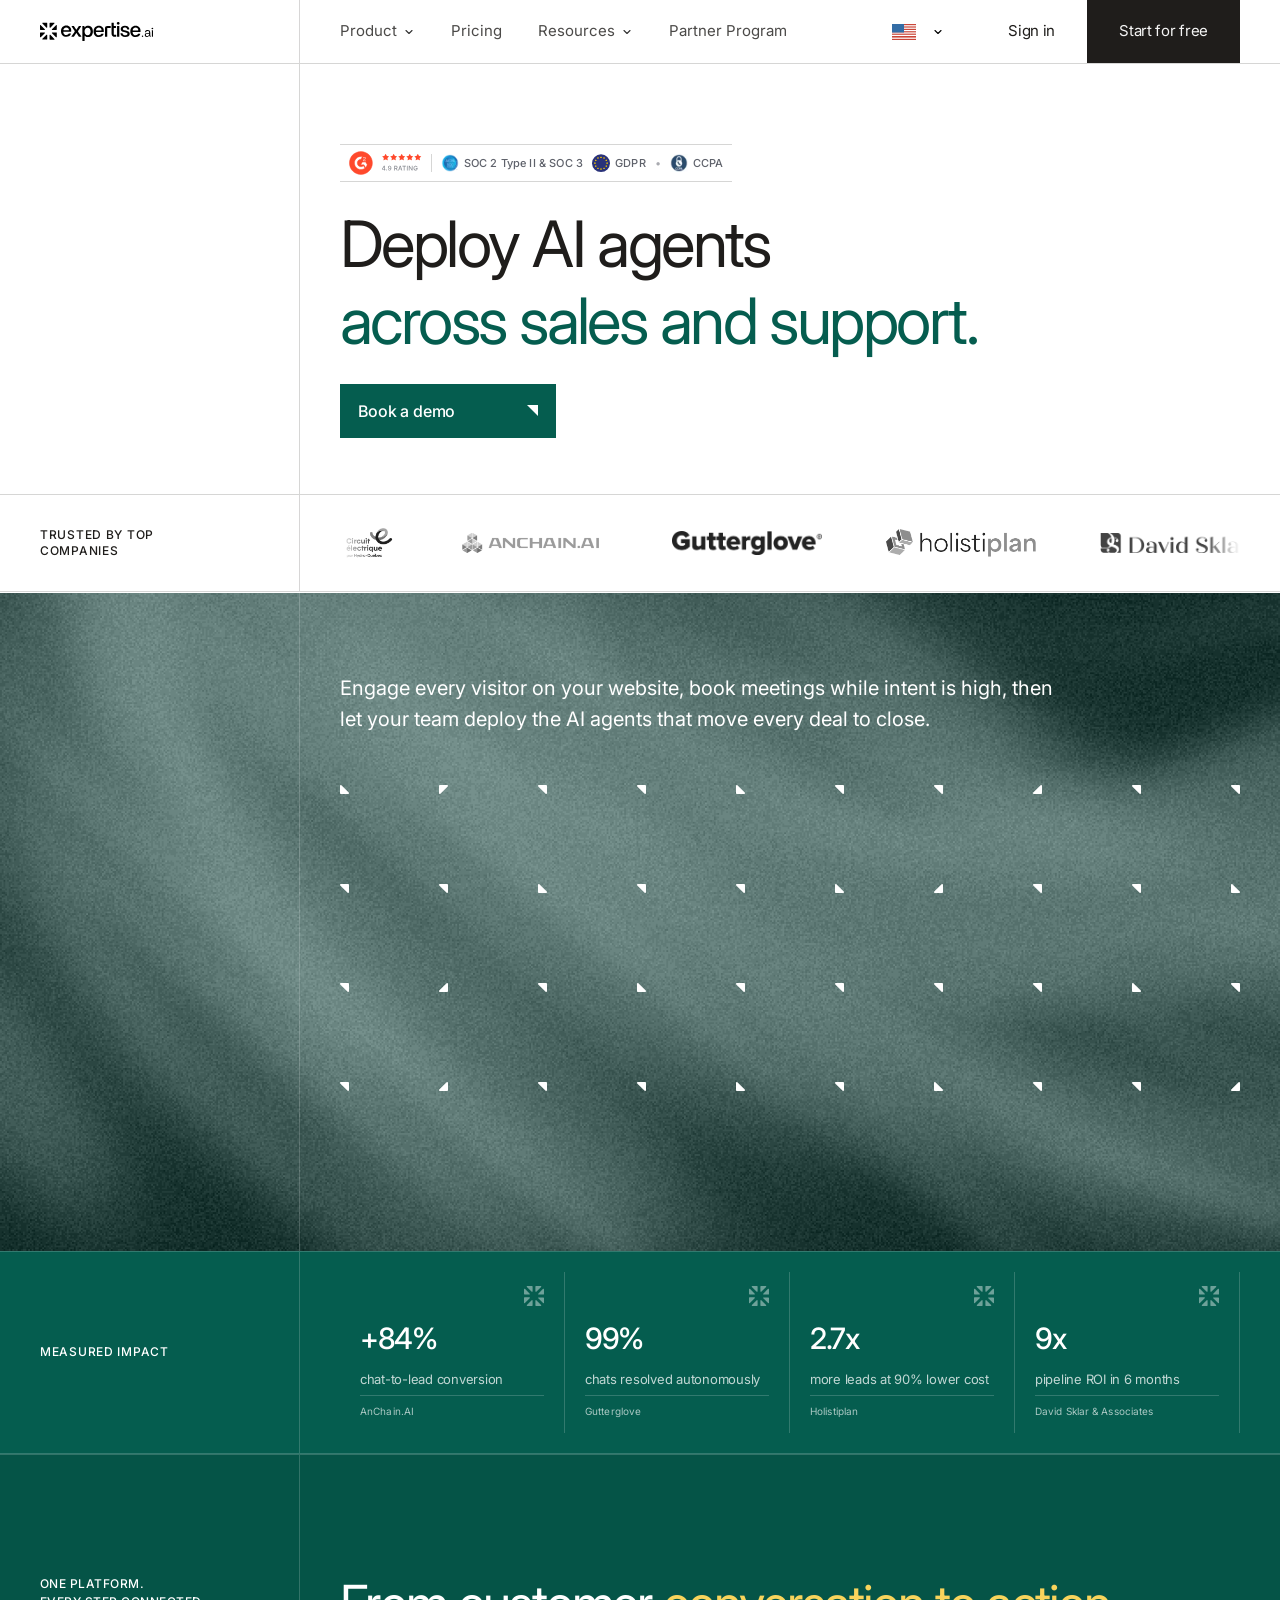
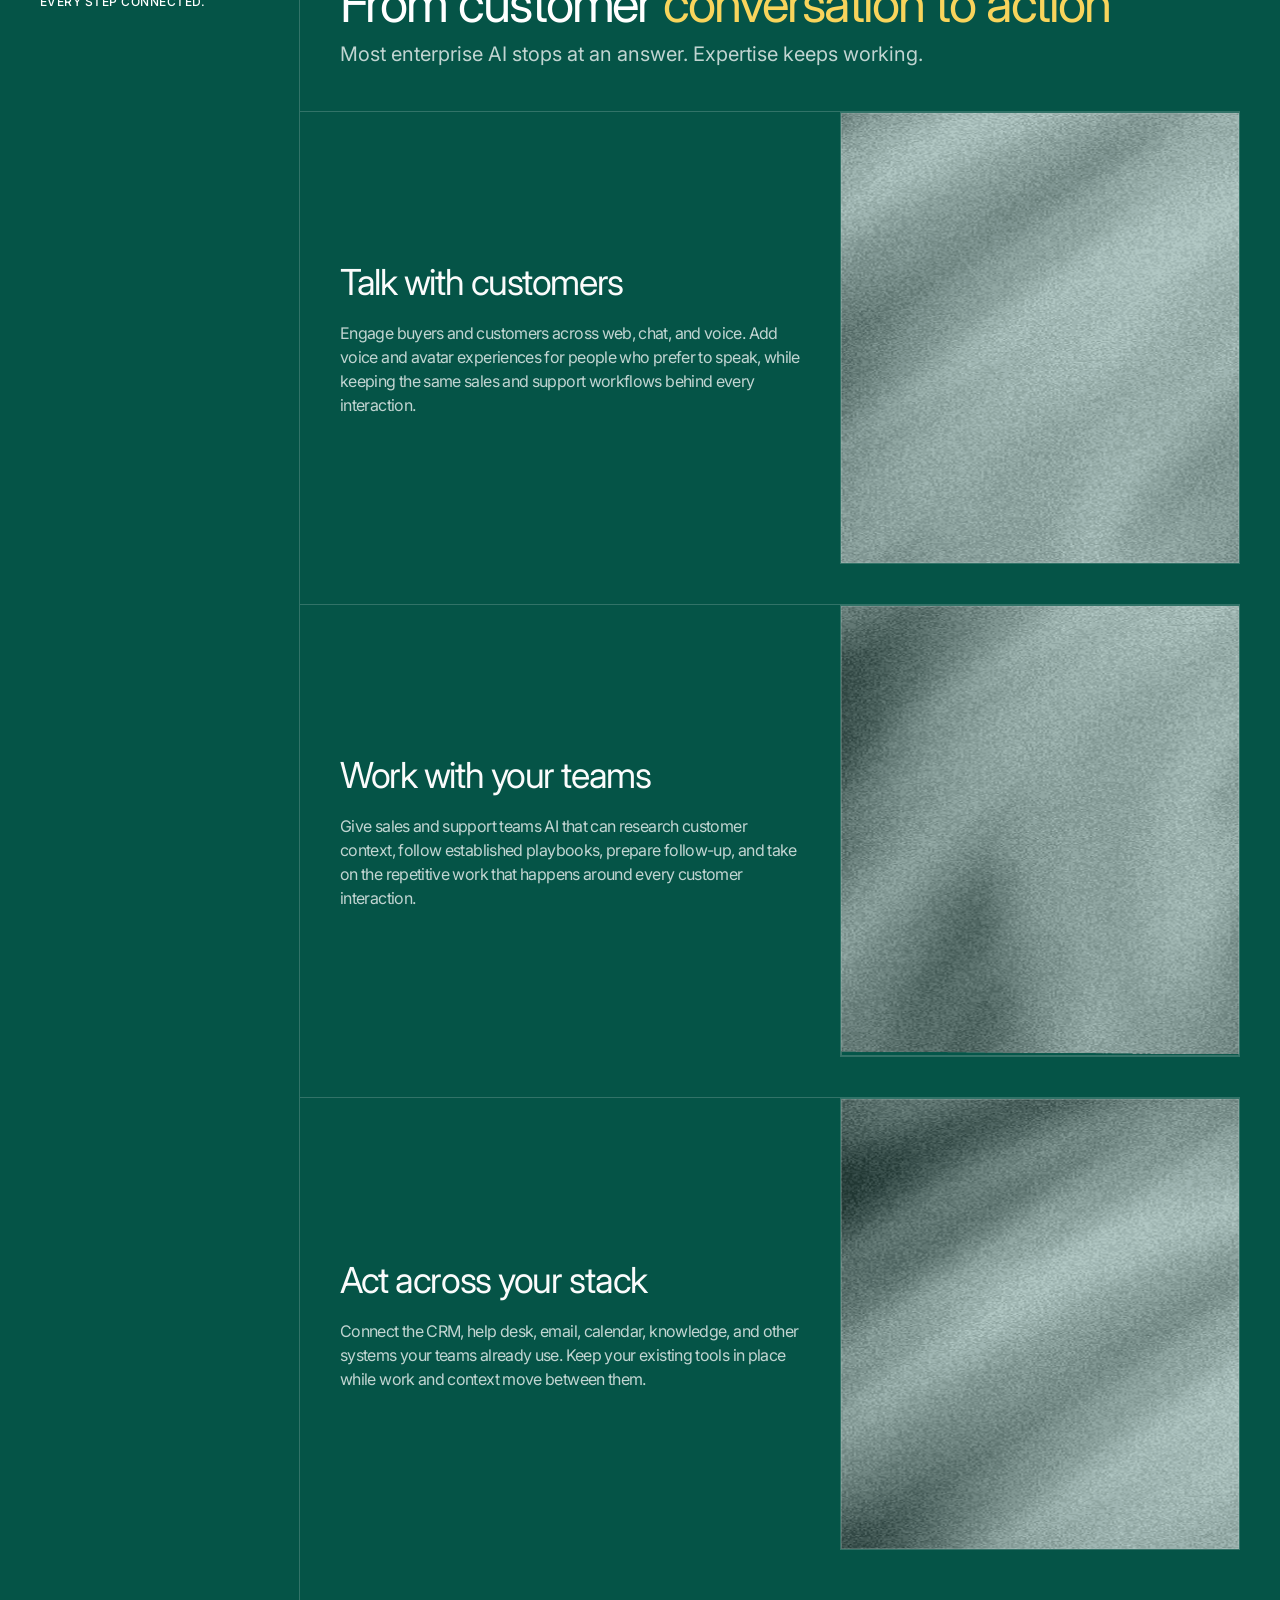
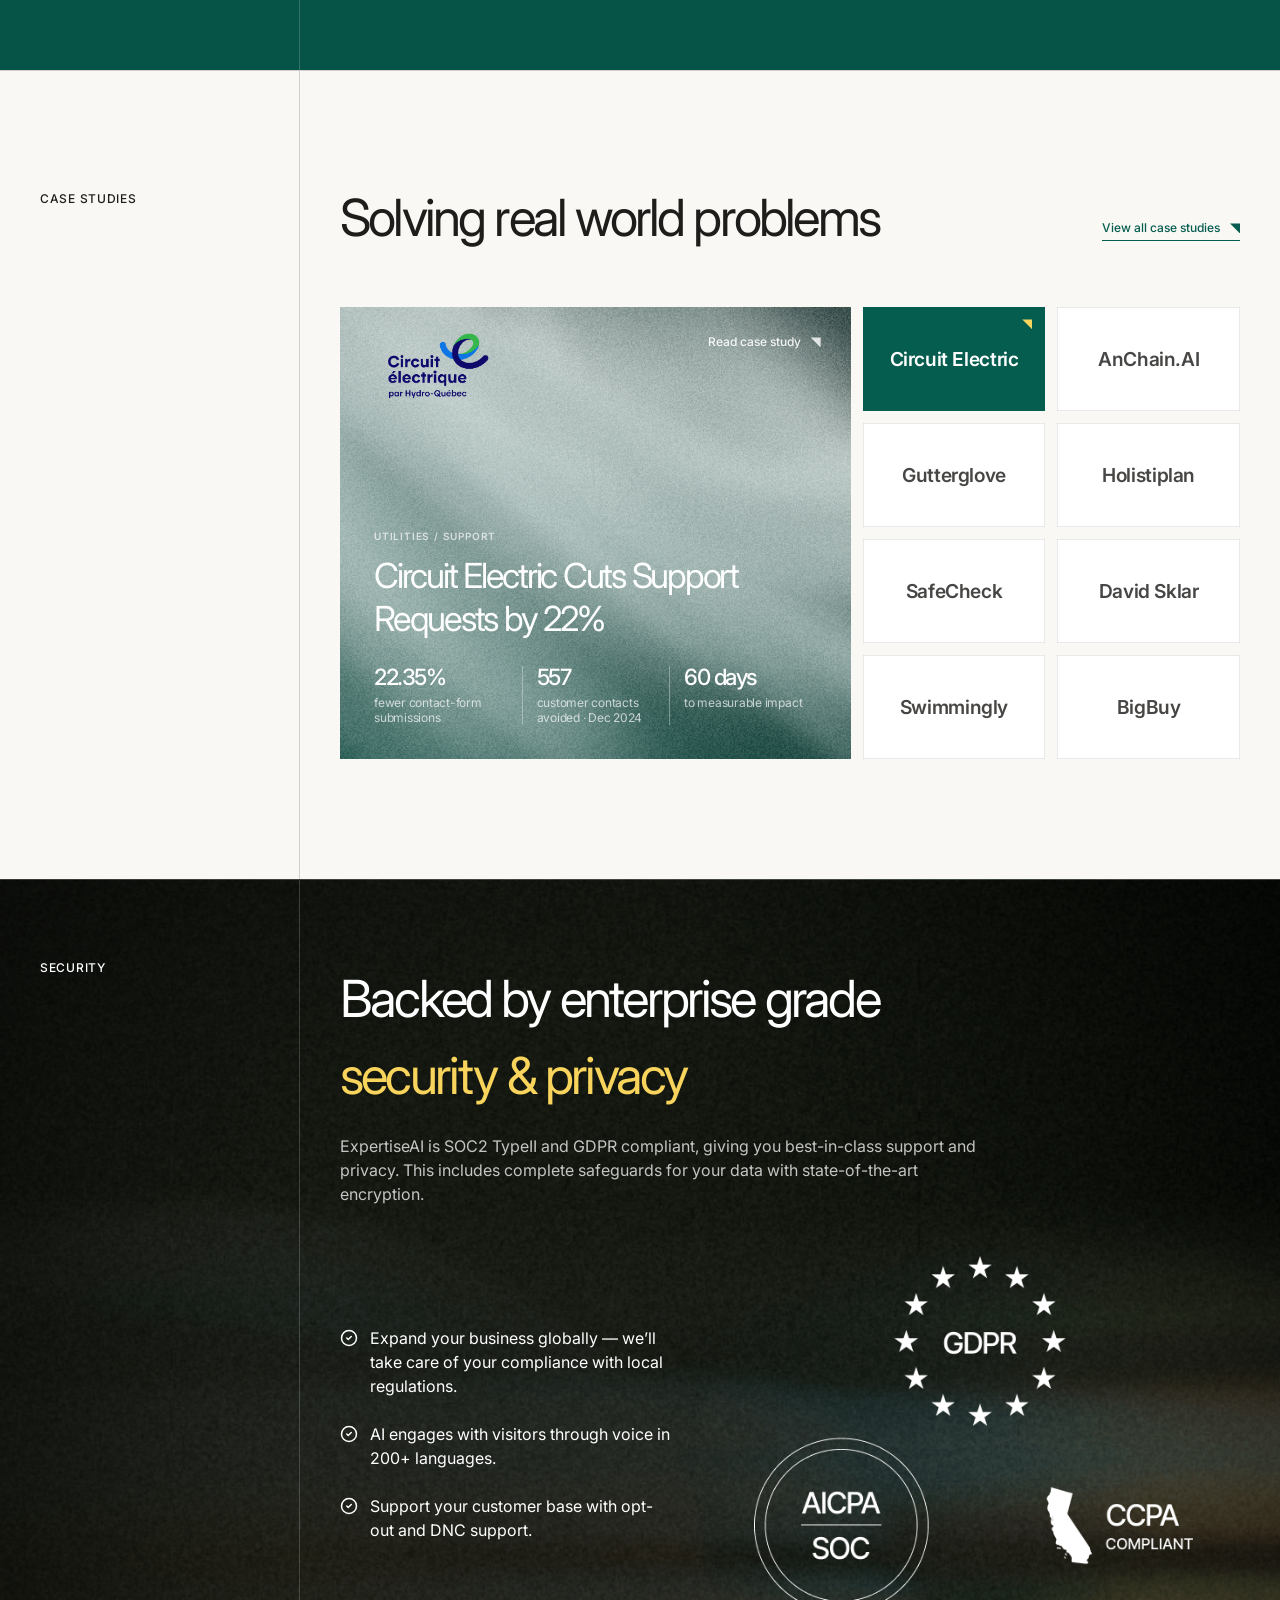
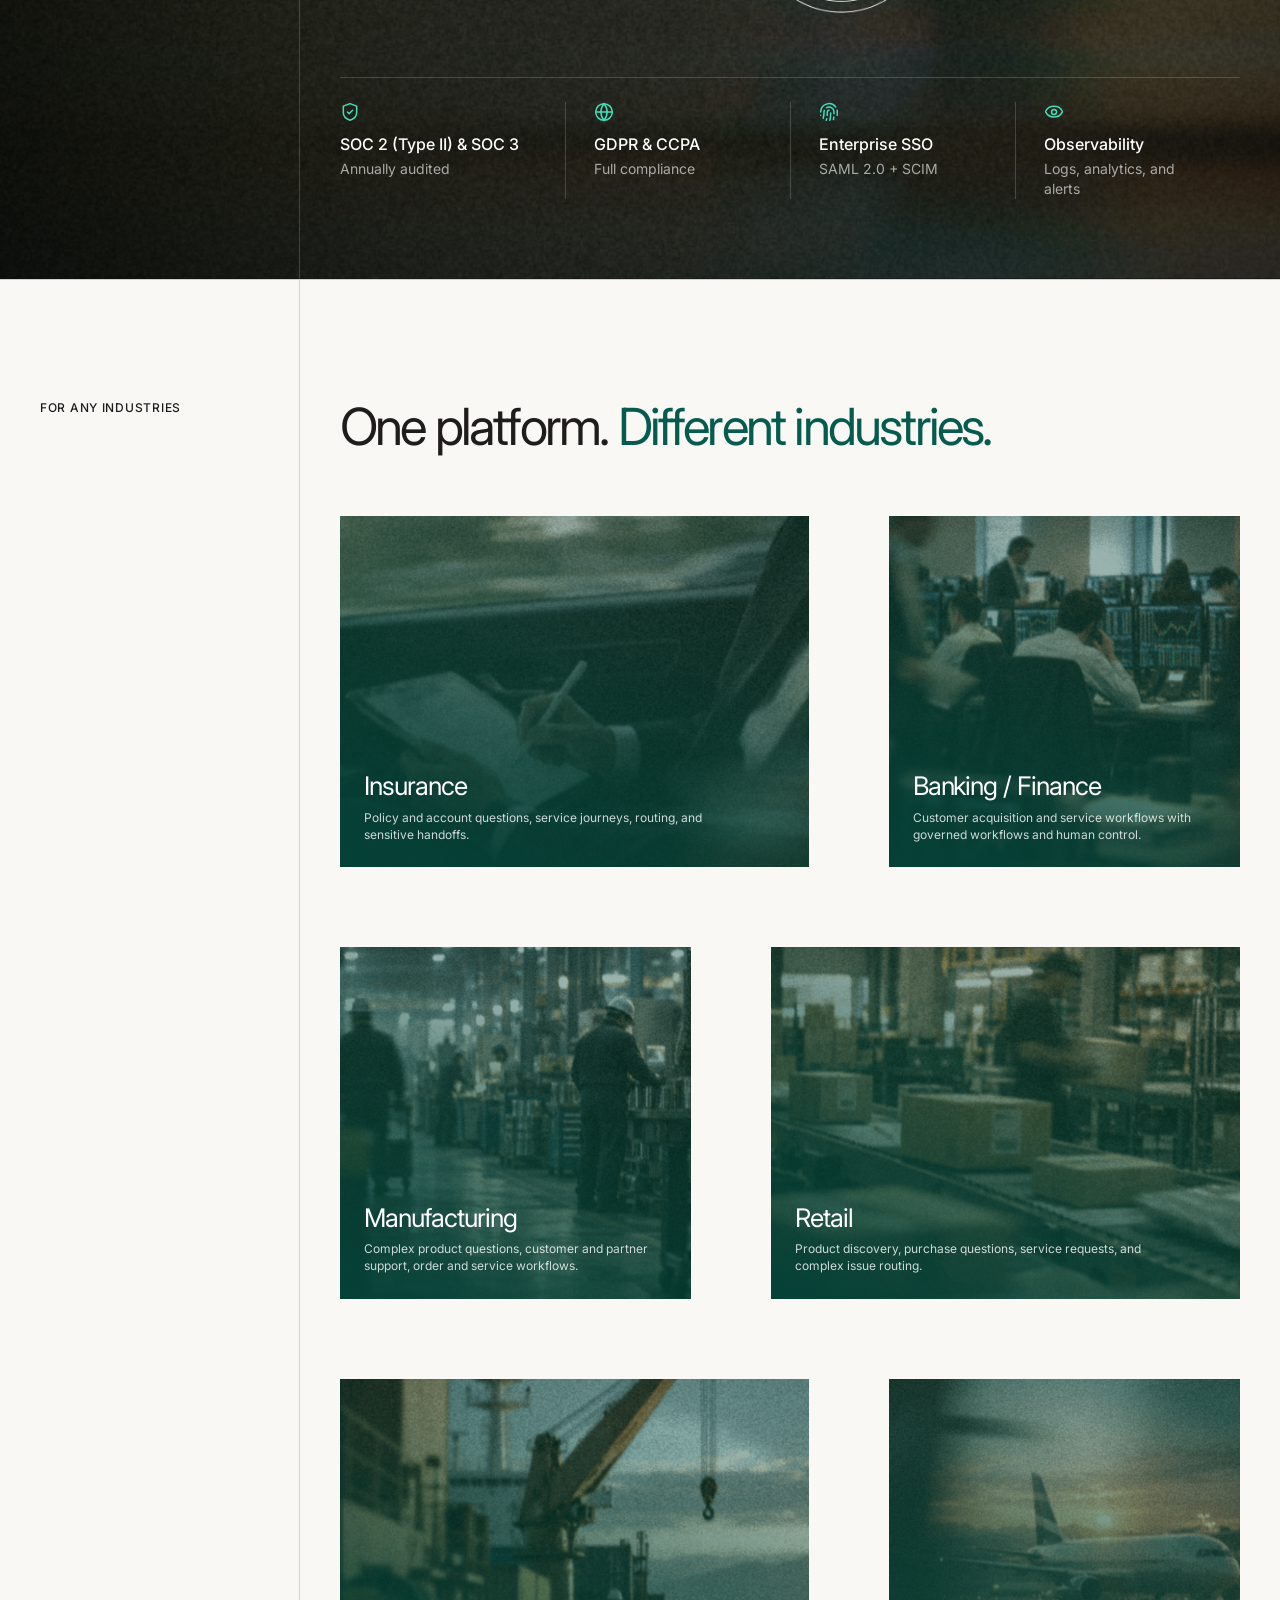
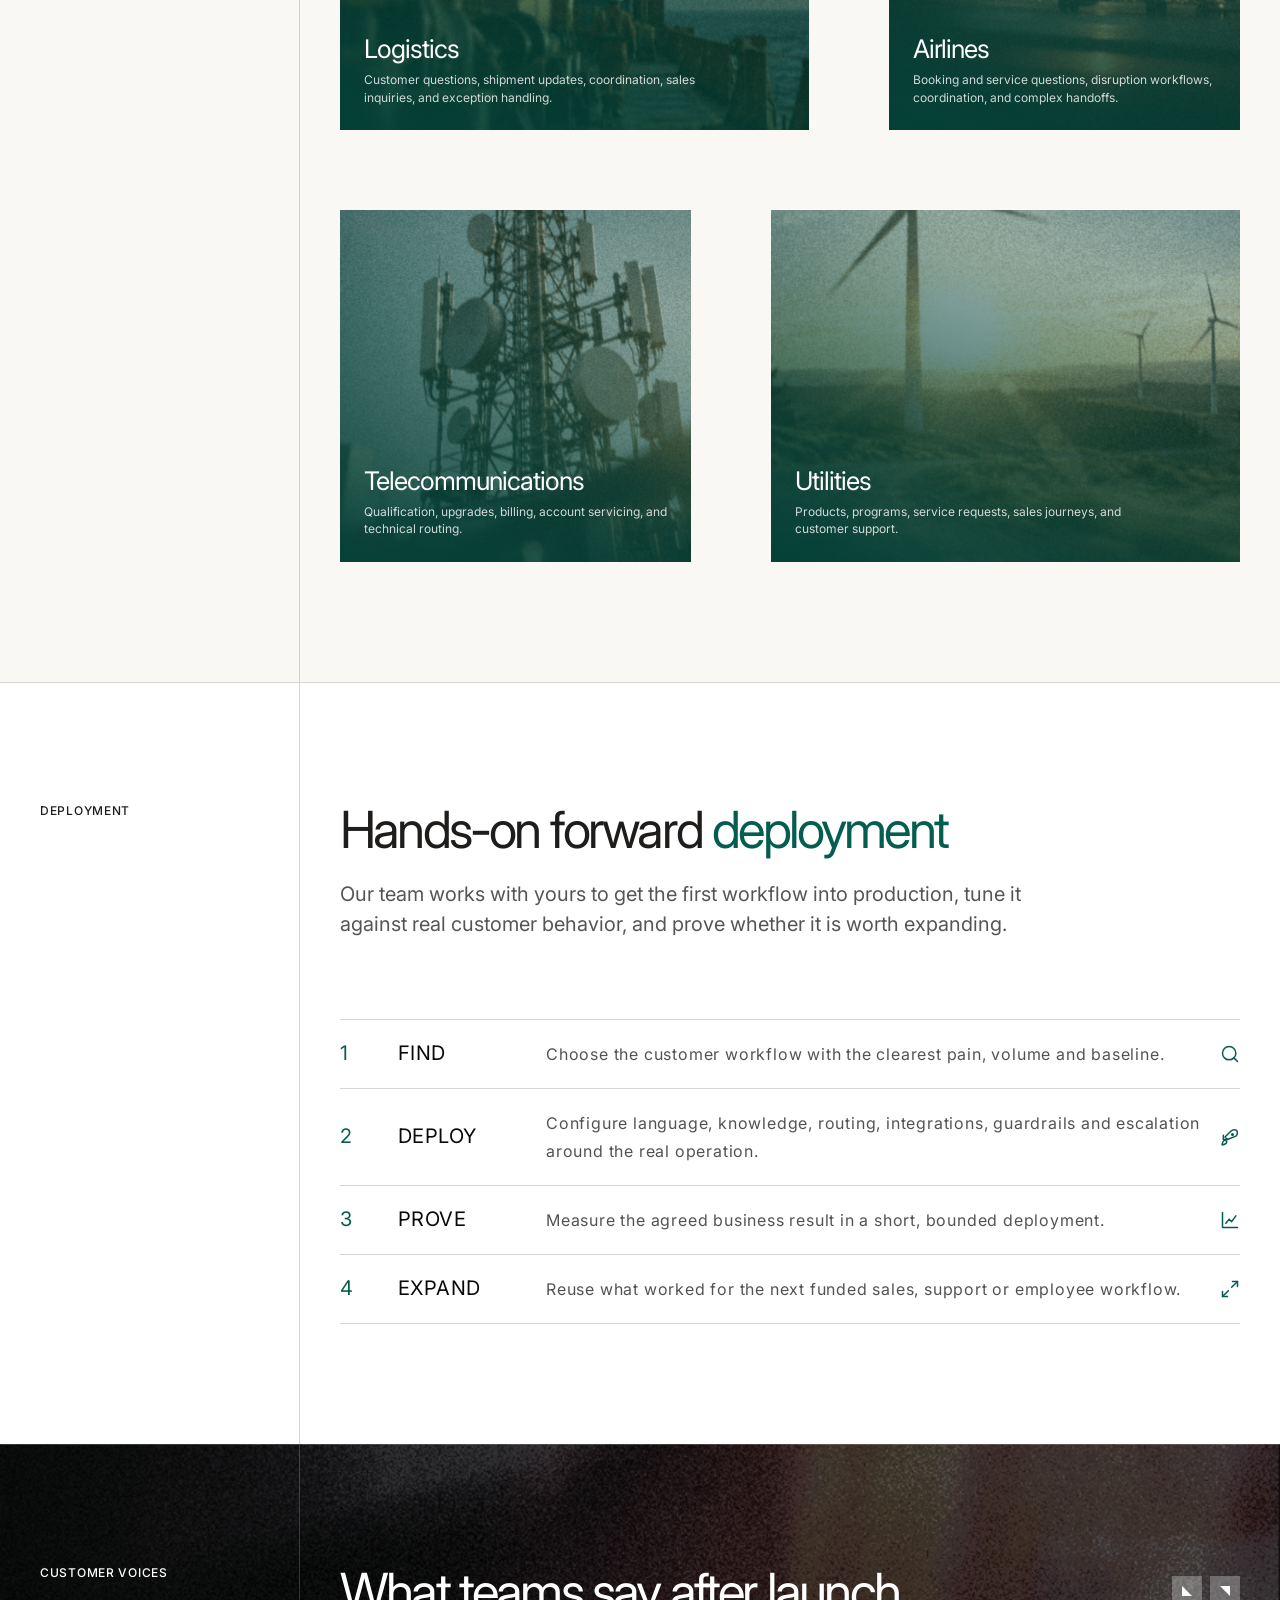
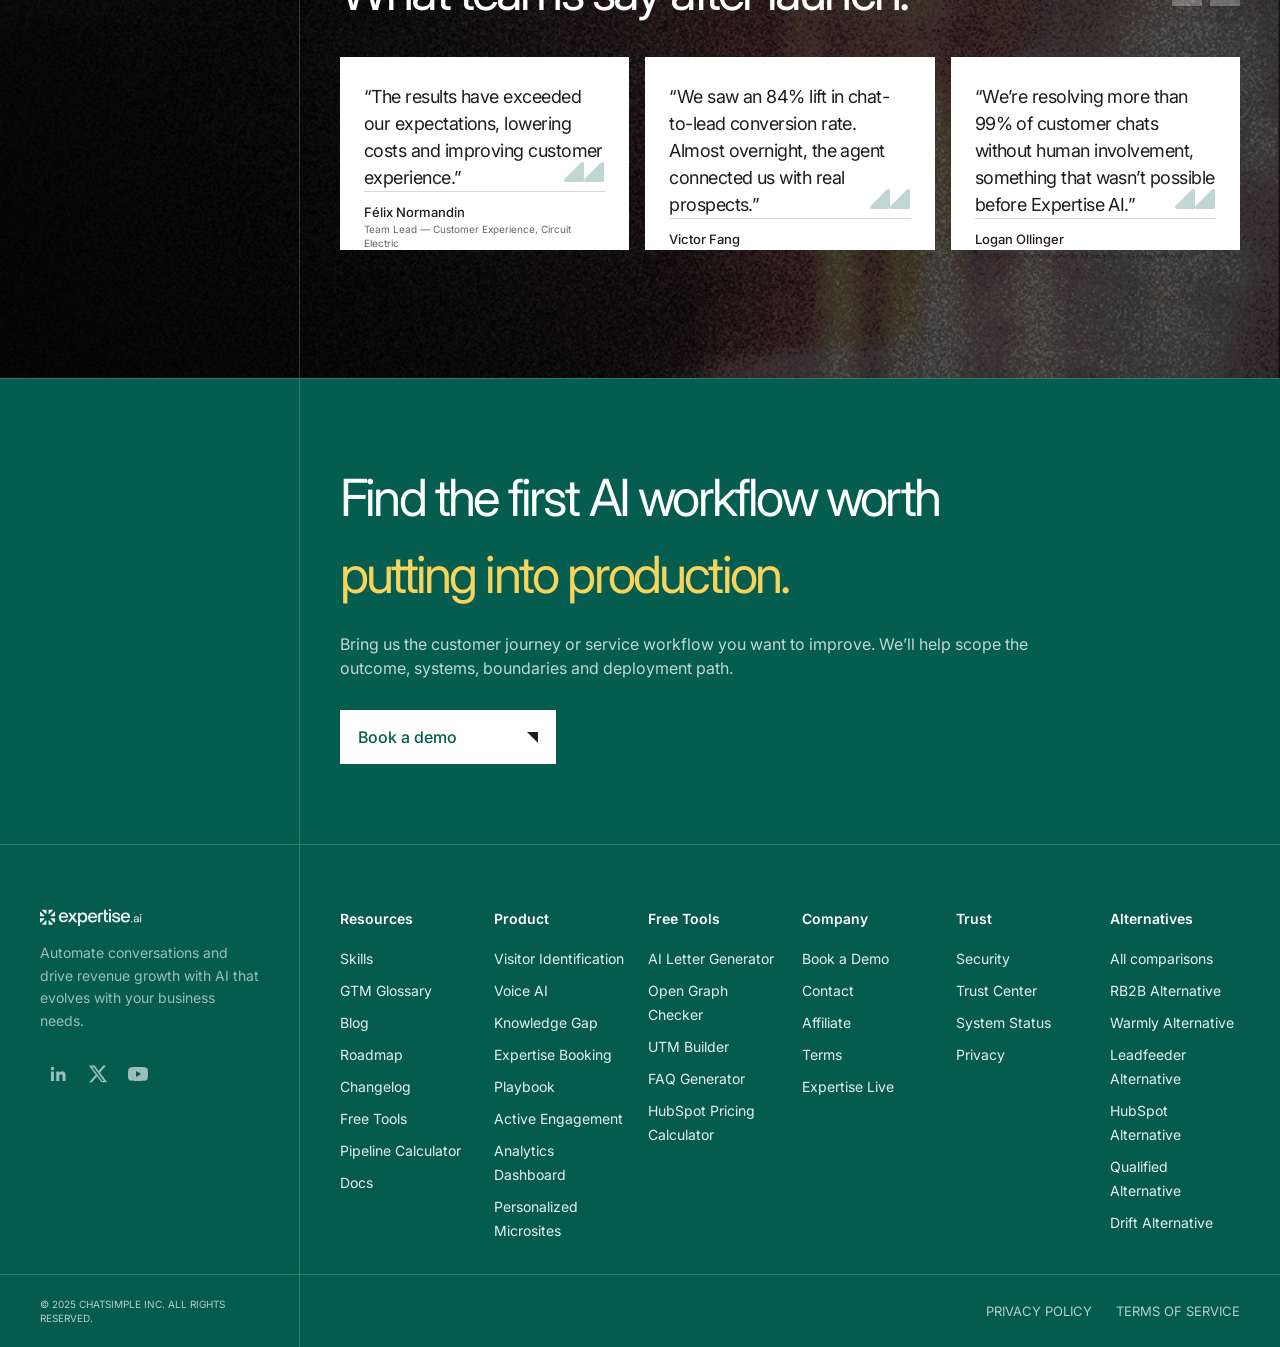
==== index.html @ 25c9664a "V1" ====
<!DOCTYPE html>
<html lang="en">
<head>
  <meta charset="UTF-8" />
  <meta name="viewport" content="width=device-width, initial-scale=1.0" />
  <title>Expertise.ai — Deploy AI agents across sales and support</title>
  <link rel="preconnect" href="https://fonts.googleapis.com" />
  <link rel="preconnect" href="https://fonts.gstatic.com" crossorigin />
  <link href="https://fonts.googleapis.com/css2?family=Inter:wght@400;500;600&display=swap" rel="stylesheet" />
  <link rel="stylesheet" href="styles.css" />
</head>
<body>

  <!-- ===== NAVBAR ===== -->
  <header class="navbar">
    <div class="section-container navbar-container">
      <div class="navbar-sidebar">
        <a href="#" class="logo" aria-label="Expertise.ai">
          <img src="assets/expertise-logo.svg" alt="Expertise.ai" class="nav-logo-img" />
        </a>
      </div>
      <div class="navbar-content">
      <!-- Logo visible only on mobile (desktop logo lives in navbar-sidebar) -->
      <a href="#" class="logo nav-logo-mobile" aria-label="Expertise.ai">
        <img src="assets/expertise-logo.svg" alt="Expertise.ai" class="nav-logo-img" />
      </a>
      <nav class="nav-links" id="nav-links">
        <a href="#" class="nav-link">Product <svg viewBox="0 0 16 16" width="12" height="12" fill="none"><path d="M4 6l4 4 4-4" stroke="black" stroke-width="1.5" stroke-linecap="round" stroke-linejoin="round"/></svg></a>
        <a href="#" class="nav-link">Pricing</a>
        <a href="#" class="nav-link">Resources <svg viewBox="0 0 16 16" width="12" height="12" fill="none"><path d="M4 6l4 4 4-4" stroke="black" stroke-width="1.5" stroke-linecap="round" stroke-linejoin="round"/></svg></a>
        <a href="#" class="nav-link">Partner Program</a>
      </nav>
      <div class="navbar-actions">
        <button class="btn-flag" aria-label="Language">
          <svg viewBox="0 0 24 16" width="24" height="16" fill="none">
            <rect width="24" height="16" fill="#CA4638"/>
            <rect y="1.2" width="24" height="1.2" fill="white"/>
            <rect y="3.6" width="24" height="1.2" fill="white"/>
            <rect y="6" width="24" height="1.2" fill="white"/>
            <rect y="8.4" width="24" height="1.2" fill="white"/>
            <rect y="10.8" width="24" height="1.2" fill="white"/>
            <rect y="13.6" width="24" height="1.2" fill="white"/>
            <rect width="12" height="8.53333" fill="#346DA6"/>
          </svg>
          <svg viewBox="0 0 16 16" width="12" height="12" fill="none"><path d="M4 6l4 4 4-4" stroke="black" stroke-width="1.5" stroke-linecap="round" stroke-linejoin="round"/></svg>
        </button>
        <a href="#" class="btn-signin">Sign in</a>
        <a href="#" class="btn-start">Start for free</a>
        <button class="nav-hamburger" id="nav-hamburger" aria-label="Open menu" aria-expanded="false" aria-controls="nav-mobile-drawer">
          <span></span><span></span><span></span>
        </button>
      </div>
      </div>
    </div>
  </header>

  <!-- Mobile nav drawer -->
  <nav class="nav-mobile-drawer" id="nav-mobile-drawer" aria-label="Mobile navigation">
    <a href="#" class="mobile-link">Product</a>
    <a href="#" class="mobile-link">Pricing</a>
    <a href="#" class="mobile-link">Resources</a>
    <a href="#" class="mobile-link">Partner Program</a>
    <div class="mobile-actions">
      <a href="#" class="mobile-btn-start">Start for free</a>
      <a href="#" class="mobile-btn-signin">Sign in</a>
    </div>
  </nav>

  <!-- ===== SECTION 1: HERO ===== -->
  <section class="hero">
    <div class="section-container split-container hero-layout">
      <div class="hero-sidebar"></div>
      <div class="hero-content">
        <div class="hero-container">
          <div class="hero-intro">
            <div class="hero-trust-strip" aria-label="Customer rating and compliance credentials">
              <a class="hero-trust-rating" href="https://www.g2.com/products/expertise-ai/reviews" target="_blank" rel="noopener" aria-label="View Expertise AI's 4.9 rating on G2">
                <img src="assets/trust-g2-rating.svg" alt="G2 rating: 4.9 out of 5" />
              </a>
              <span class="hero-trust-divider" aria-hidden="true"></span>
              <a class="hero-compliance-link" href="https://trust.expertise.ai/" target="_blank" rel="noopener">
                <img class="hero-compliance-logo" src="assets/trust-aicpa-soc.webp" alt="" aria-hidden="true" />
                <span>SOC 2 Type II &amp; SOC 3</span>
              </a>
              <a class="hero-compliance-link" href="https://trust.expertise.ai/" target="_blank" rel="noopener">
                <img class="hero-compliance-logo" src="assets/trust-gdpr.svg" alt="" aria-hidden="true" />
                <span>GDPR</span>
              </a>
              <span class="hero-compliance-dot" aria-hidden="true">•</span>
              <a class="hero-compliance-link" href="https://trust.expertise.ai/" target="_blank" rel="noopener">
                <img class="hero-compliance-logo" src="assets/trust-ccpa.webp" alt="" aria-hidden="true" />
                <span>CCPA</span>
              </a>
            </div>
            <h1 class="hero-heading">
              Deploy AI agents <br/>
              <span class="hero-heading-green">across sales and support.</span>
            </h1>
            <a class="hero-demo-cta" href="https://meetings.hubspot.com/nick-raja/expertise-ai" target="_blank" rel="noopener"><span class="hero-demo-label">Book a demo</span><span class="hero-demo-arrow" aria-hidden="true"></span></a>
          </div>
        <div class="stats-grid hero-stats-grid" aria-hidden="true">
          <a href="https://www.expertise.ai/live/case-studies/anchain-ai" target="_blank" rel="noopener" class="stat-card">
            <div class="stat-icon" aria-hidden="true">
              <svg viewBox="0 0 24 24" width="20" height="20" fill="none" xmlns="http://www.w3.org/2000/svg"><path d="M0.0225724 3.86871C0.0225724 3.31485 0.693408 3.02661 1.09534 3.42788L6.88943 9.21518C7.27156 9.61928 7.00832 10.2918 6.44787 10.2918H0.65095C0.311286 10.2918 0.0197419 10.0064 0.0225724 9.65884V3.86871Z" fill="currentColor"/><path d="M6.86969 14.7169L1.08126 20.507C0.676496 20.9054 0 20.6228 0 20.0662V14.276C0 13.9313 0.291544 13.643 0.636869 13.6459H6.42813C7.00273 13.6459 7.27163 14.3156 6.86969 14.7169Z" fill="currentColor"/><path d="M24 14.3184V20.1086C24 20.6653 23.3292 20.9507 22.9216 20.5494L17.1275 14.7593C16.7284 14.358 17.0171 13.6826 17.5719 13.6883H23.3631C23.7113 13.6883 23.9774 13.9539 23.9972 14.3184H24Z" fill="currentColor"/><path d="M10.3258 17.5146V23.3019C10.3258 23.6495 10.0343 23.9377 9.68894 23.9349H3.89768C3.3429 23.9349 3.05701 23.2652 3.45612 22.8583L9.24738 17.0766C9.65214 16.6923 10.3286 16.9551 10.3286 17.5118L10.3258 17.5146Z" fill="currentColor"/><path d="M10.3258 0.613205V6.42029C10.3258 6.97415 9.65496 7.25956 9.25302 6.86112L3.4561 1.07664C3.05417 0.672548 3.34005 0 3.89483 0H9.68609C10.0541 0 10.3201 0.265628 10.323 0.613205H10.3258Z" fill="currentColor"/><path d="M13.677 6.42029V0.63016C13.677 0.285409 13.9686 0 14.3111 0H20.1052C20.66 0 20.9458 0.669722 20.5467 1.07664L14.7555 6.86394C14.3507 7.24543 13.6742 6.9798 13.6742 6.42311L13.677 6.42029Z" fill="currentColor"/><path d="M17.1105 9.22367L22.9018 3.43637C23.3065 3.03228 23.983 3.31769 23.9802 3.87155V9.65885C23.9802 10.0234 23.7141 10.2918 23.349 10.2918H17.5549C17.0001 10.2918 16.7142 9.62212 17.1133 9.22367H17.1105Z" fill="currentColor"/><path d="M20.5495 22.9234C20.9486 23.3275 20.6599 24.0028 20.108 23.9943L14.3139 24C13.9488 23.9943 13.6799 23.7061 13.6799 23.3642V17.5769C13.6799 17.023 14.3563 16.732 14.7611 17.1361L20.5524 22.9234H20.5495Z" fill="currentColor"/></svg>
            </div>
            <div class="stat-body">
              <div class="stat-number">+84%</div>
              <div class="stat-label">chat-to-lead conversion</div>
              <div class="stat-divider"></div>
              <div class="stat-company-row"><div class="stat-company">AnChain.AI</div><span class="stat-arrow" aria-hidden="true"></span></div>
            </div>
          </a>
          <a href="https://www.expertise.ai/live/case-studies/gutterglove" target="_blank" rel="noopener" class="stat-card">
            <div class="stat-icon" aria-hidden="true">
              <svg viewBox="0 0 24 24" width="20" height="20" fill="none" xmlns="http://www.w3.org/2000/svg"><path d="M0.0225724 3.86871C0.0225724 3.31485 0.693408 3.02661 1.09534 3.42788L6.88943 9.21518C7.27156 9.61928 7.00832 10.2918 6.44787 10.2918H0.65095C0.311286 10.2918 0.0197419 10.0064 0.0225724 9.65884V3.86871Z" fill="currentColor"/><path d="M6.86969 14.7169L1.08126 20.507C0.676496 20.9054 0 20.6228 0 20.0662V14.276C0 13.9313 0.291544 13.643 0.636869 13.6459H6.42813C7.00273 13.6459 7.27163 14.3156 6.86969 14.7169Z" fill="currentColor"/><path d="M24 14.3184V20.1086C24 20.6653 23.3292 20.9507 22.9216 20.5494L17.1275 14.7593C16.7284 14.358 17.0171 13.6826 17.5719 13.6883H23.3631C23.7113 13.6883 23.9774 13.9539 23.9972 14.3184H24Z" fill="currentColor"/><path d="M10.3258 17.5146V23.3019C10.3258 23.6495 10.0343 23.9377 9.68894 23.9349H3.89768C3.3429 23.9349 3.05701 23.2652 3.45612 22.8583L9.24738 17.0766C9.65214 16.6923 10.3286 16.9551 10.3286 17.5118L10.3258 17.5146Z" fill="currentColor"/><path d="M10.3258 0.613205V6.42029C10.3258 6.97415 9.65496 7.25956 9.25302 6.86112L3.4561 1.07664C3.05417 0.672548 3.34005 0 3.89483 0H9.68609C10.0541 0 10.3201 0.265628 10.323 0.613205H10.3258Z" fill="currentColor"/><path d="M13.677 6.42029V0.63016C13.677 0.285409 13.9686 0 14.3111 0H20.1052C20.66 0 20.9458 0.669722 20.5467 1.07664L14.7555 6.86394C14.3507 7.24543 13.6742 6.9798 13.6742 6.42311L13.677 6.42029Z" fill="currentColor"/><path d="M17.1105 9.22367L22.9018 3.43637C23.3065 3.03228 23.983 3.31769 23.9802 3.87155V9.65885C23.9802 10.0234 23.7141 10.2918 23.349 10.2918H17.5549C17.0001 10.2918 16.7142 9.62212 17.1133 9.22367H17.1105Z" fill="currentColor"/><path d="M20.5495 22.9234C20.9486 23.3275 20.6599 24.0028 20.108 23.9943L14.3139 24C13.9488 23.9943 13.6799 23.7061 13.6799 23.3642V17.5769C13.6799 17.023 14.3563 16.732 14.7611 17.1361L20.5524 22.9234H20.5495Z" fill="currentColor"/></svg>
            </div>
            <div class="stat-body">
              <div class="stat-number">99%</div>
              <div class="stat-label">chats resolved autonomously</div>
              <div class="stat-divider"></div>
              <div class="stat-company-row"><div class="stat-company">Gutterglove</div><span class="stat-arrow" aria-hidden="true"></span></div>
            </div>
          </a>
          <a href="https://www.expertise.ai/live/case-studies/holistiplan" target="_blank" rel="noopener" class="stat-card">
            <div class="stat-icon" aria-hidden="true">
              <svg viewBox="0 0 24 24" width="20" height="20" fill="none" xmlns="http://www.w3.org/2000/svg"><path d="M0.0225724 3.86871C0.0225724 3.31485 0.693408 3.02661 1.09534 3.42788L6.88943 9.21518C7.27156 9.61928 7.00832 10.2918 6.44787 10.2918H0.65095C0.311286 10.2918 0.0197419 10.0064 0.0225724 9.65884V3.86871Z" fill="currentColor"/><path d="M6.86969 14.7169L1.08126 20.507C0.676496 20.9054 0 20.6228 0 20.0662V14.276C0 13.9313 0.291544 13.643 0.636869 13.6459H6.42813C7.00273 13.6459 7.27163 14.3156 6.86969 14.7169Z" fill="currentColor"/><path d="M24 14.3184V20.1086C24 20.6653 23.3292 20.9507 22.9216 20.5494L17.1275 14.7593C16.7284 14.358 17.0171 13.6826 17.5719 13.6883H23.3631C23.7113 13.6883 23.9774 13.9539 23.9972 14.3184H24Z" fill="currentColor"/><path d="M10.3258 17.5146V23.3019C10.3258 23.6495 10.0343 23.9377 9.68894 23.9349H3.89768C3.3429 23.9349 3.05701 23.2652 3.45612 22.8583L9.24738 17.0766C9.65214 16.6923 10.3286 16.9551 10.3286 17.5118L10.3258 17.5146Z" fill="currentColor"/><path d="M10.3258 0.613205V6.42029C10.3258 6.97415 9.65496 7.25956 9.25302 6.86112L3.4561 1.07664C3.05417 0.672548 3.34005 0 3.89483 0H9.68609C10.0541 0 10.3201 0.265628 10.323 0.613205H10.3258Z" fill="currentColor"/><path d="M13.677 6.42029V0.63016C13.677 0.285409 13.9686 0 14.3111 0H20.1052C20.66 0 20.9458 0.669722 20.5467 1.07664L14.7555 6.86394C14.3507 7.24543 13.6742 6.9798 13.6742 6.42311L13.677 6.42029Z" fill="currentColor"/><path d="M17.1105 9.22367L22.9018 3.43637C23.3065 3.03228 23.983 3.31769 23.9802 3.87155V9.65885C23.9802 10.0234 23.7141 10.2918 23.349 10.2918H17.5549C17.0001 10.2918 16.7142 9.62212 17.1133 9.22367H17.1105Z" fill="currentColor"/><path d="M20.5495 22.9234C20.9486 23.3275 20.6599 24.0028 20.108 23.9943L14.3139 24C13.9488 23.9943 13.6799 23.7061 13.6799 23.3642V17.5769C13.6799 17.023 14.3563 16.732 14.7611 17.1361L20.5524 22.9234H20.5495Z" fill="currentColor"/></svg>
            </div>
            <div class="stat-body">
              <div class="stat-number">2.7x</div>
              <div class="stat-label">more leads at 90% lower cost</div>
              <div class="stat-divider"></div>
              <div class="stat-company-row"><div class="stat-company">Holistiplan</div><span class="stat-arrow" aria-hidden="true"></span></div>
            </div>
          </a>
          <a href="https://www.expertise.ai/live/case-studies/david-sklar" target="_blank" rel="noopener" class="stat-card">
            <div class="stat-icon" aria-hidden="true">
              <svg viewBox="0 0 24 24" width="20" height="20" fill="none" xmlns="http://www.w3.org/2000/svg"><path d="M0.0225724 3.86871C0.0225724 3.31485 0.693408 3.02661 1.09534 3.42788L6.88943 9.21518C7.27156 9.61928 7.00832 10.2918 6.44787 10.2918H0.65095C0.311286 10.2918 0.0197419 10.0064 0.0225724 9.65884V3.86871Z" fill="currentColor"/><path d="M6.86969 14.7169L1.08126 20.507C0.676496 20.9054 0 20.6228 0 20.0662V14.276C0 13.9313 0.291544 13.643 0.636869 13.6459H6.42813C7.00273 13.6459 7.27163 14.3156 6.86969 14.7169Z" fill="currentColor"/><path d="M24 14.3184V20.1086C24 20.6653 23.3292 20.9507 22.9216 20.5494L17.1275 14.7593C16.7284 14.358 17.0171 13.6826 17.5719 13.6883H23.3631C23.7113 13.6883 23.9774 13.9539 23.9972 14.3184H24Z" fill="currentColor"/><path d="M10.3258 17.5146V23.3019C10.3258 23.6495 10.0343 23.9377 9.68894 23.9349H3.89768C3.3429 23.9349 3.05701 23.2652 3.45612 22.8583L9.24738 17.0766C9.65214 16.6923 10.3286 16.9551 10.3286 17.5118L10.3258 17.5146Z" fill="currentColor"/><path d="M10.3258 0.613205V6.42029C10.3258 6.97415 9.65496 7.25956 9.25302 6.86112L3.4561 1.07664C3.05417 0.672548 3.34005 0 3.89483 0H9.68609C10.0541 0 10.3201 0.265628 10.323 0.613205H10.3258Z" fill="currentColor"/><path d="M13.677 6.42029V0.63016C13.677 0.285409 13.9686 0 14.3111 0H20.1052C20.66 0 20.9458 0.669722 20.5467 1.07664L14.7555 6.86394C14.3507 7.24543 13.6742 6.9798 13.6742 6.42311L13.677 6.42029Z" fill="currentColor"/><path d="M17.1105 9.22367L22.9018 3.43637C23.3065 3.03228 23.983 3.31769 23.9802 3.87155V9.65885C23.9802 10.0234 23.7141 10.2918 23.349 10.2918H17.5549C17.0001 10.2918 16.7142 9.62212 17.1133 9.22367H17.1105Z" fill="currentColor"/><path d="M20.5495 22.9234C20.9486 23.3275 20.6599 24.0028 20.108 23.9943L14.3139 24C13.9488 23.9943 13.6799 23.7061 13.6799 23.3642V17.5769C13.6799 17.023 14.3563 16.732 14.7611 17.1361L20.5524 22.9234H20.5495Z" fill="currentColor"/></svg>
            </div>
            <div class="stat-body">
              <div class="stat-number">9x</div>
              <div class="stat-label">pipeline ROI in 6 months</div>
              <div class="stat-divider"></div>
              <div class="stat-company-row"><div class="stat-company">David Sklar &amp; Associates</div><span class="stat-arrow" aria-hidden="true"></span></div>
            </div>
          </a>
        </div>
        </div>
      </div>
    </div>
  </section>

  <!-- ===== TRUSTED CLIENT MARQUEE ===== -->
  <section class="client-marquee-section" aria-label="Trusted by top companies">
    <div class="section-container split-container client-marquee-layout">
      <div class="client-marquee-sidebar">
        <p>Trusted by top companies</p>
      </div>
      <div class="client-marquee-content">
        <div class="client-marquee-viewport">
          <div class="client-marquee-track">
            <div class="client-marquee-group">
              <img src="assets/logo-circuit-electric.png" alt="Circuit Electric" />
              <img src="assets/client-anchain.svg" alt="AnChain.AI" />
              <img src="assets/client-gutterglove.png" alt="Gutterglove" />
              <img src="assets/client-holistiplan.webp" alt="Holistiplan" />
              <img src="assets/client-david-sklar.webp" alt="David Sklar &amp; Associates" />
              <img src="assets/client-401go.png" alt="401GO" />
              <img src="assets/client-solimar.webp" alt="Solimar" />
              <img src="assets/client-safe-software.svg" alt="Safe Software" />
              <img src="assets/client-infigo.webp" alt="Infigo" />
              <img src="assets/client-austin-industries.svg" alt="Austin Industries" />
              <img src="assets/client-nevvon.webp" alt="Nevvon" />
              <img src="assets/client-processfusion.webp" alt="Process Fusion" />
            </div>
            <div class="client-marquee-group" aria-hidden="true">
              <img src="assets/logo-circuit-electric.png" alt="" />
              <img src="assets/client-anchain.svg" alt="" />
              <img src="assets/client-gutterglove.png" alt="" />
              <img src="assets/client-holistiplan.webp" alt="" />
              <img src="assets/client-david-sklar.webp" alt="" />
              <img src="assets/client-401go.png" alt="" />
              <img src="assets/client-solimar.webp" alt="" />
              <img src="assets/client-safe-software.svg" alt="" />
              <img src="assets/client-infigo.webp" alt="" />
              <img src="assets/client-austin-industries.svg" alt="" />
              <img src="assets/client-nevvon.webp" alt="" />
              <img src="assets/client-processfusion.webp" alt="" />
            </div>
          </div>
        </div>
      </div>
    </div>
  </section>

  <!-- ===== SECTION 2: ABSTRACT / TRIANGLES ===== -->
  <section class="abstract-section" id="abstract-section">
    <div class="abstract-bg" aria-hidden="true"></div>
    <div class="section-container split-container abstract-layout">
      <div class="abstract-sidebar"></div>
      <div class="abstract-content">
        <div class="abstract-container">
        <p class="abstract-text">
          Engage every visitor on your website, book meetings while intent is high, then let your team deploy the AI agents that move every deal to close.
        </p>
        <div class="triangle-grid-wrapper" id="triangle-grid-wrapper">
          <div class="triangle-grid" id="triangle-grid" aria-hidden="true"></div>
        </div>
        </div>
      </div>
    </div>
  </section>

  <!-- ===== MEASURED IMPACT ===== -->
  <section class="impact-section" aria-label="Measured customer impact">
    <div class="section-container split-container impact-layout">
      <div class="impact-sidebar">
        <p>Measured impact</p>
      </div>
      <div class="impact-content">
        <div class="stats-grid impact-stats-grid">
          <a href="https://www.expertise.ai/live/case-studies/anchain-ai" target="_blank" rel="noopener" class="stat-card">
            <div class="stat-icon" aria-hidden="true"><img src="assets/icon-expertise.svg" alt="" /></div>
            <div class="stat-body">
              <div class="stat-number">+84%</div>
              <div class="stat-label">chat-to-lead conversion</div>
              <div class="stat-divider"></div>
              <div class="stat-company-row"><div class="stat-company">AnChain.AI</div><span class="stat-arrow" aria-hidden="true"></span></div>
            </div>
          </a>
          <a href="https://www.expertise.ai/live/case-studies/gutterglove" target="_blank" rel="noopener" class="stat-card">
            <div class="stat-icon" aria-hidden="true"><img src="assets/icon-expertise.svg" alt="" /></div>
            <div class="stat-body">
              <div class="stat-number">99%</div>
              <div class="stat-label">chats resolved autonomously</div>
              <div class="stat-divider"></div>
              <div class="stat-company-row"><div class="stat-company">Gutterglove</div><span class="stat-arrow" aria-hidden="true"></span></div>
            </div>
          </a>
          <a href="https://www.expertise.ai/live/case-studies/holistiplan" target="_blank" rel="noopener" class="stat-card">
            <div class="stat-icon" aria-hidden="true"><img src="assets/icon-expertise.svg" alt="" /></div>
            <div class="stat-body">
              <div class="stat-number">2.7x</div>
              <div class="stat-label">more leads at 90% lower cost</div>
              <div class="stat-divider"></div>
              <div class="stat-company-row"><div class="stat-company">Holistiplan</div><span class="stat-arrow" aria-hidden="true"></span></div>
            </div>
          </a>
          <a href="https://www.expertise.ai/live/case-studies/david-sklar" target="_blank" rel="noopener" class="stat-card">
            <div class="stat-icon" aria-hidden="true"><img src="assets/icon-expertise.svg" alt="" /></div>
            <div class="stat-body">
              <div class="stat-number">9x</div>
              <div class="stat-label">pipeline ROI in 6 months</div>
              <div class="stat-divider"></div>
              <div class="stat-company-row"><div class="stat-company">David Sklar &amp; Associates</div><span class="stat-arrow" aria-hidden="true"></span></div>
            </div>
          </a>
        </div>
      </div>
    </div>
  </section>

  <!-- ===== CONNECTED PLATFORM ===== -->
  <section class="platform-section" aria-labelledby="platform-title">
    <div class="section-container split-container platform-layout">
      <div class="platform-sidebar">
        <p>One platform.<br />Every step connected.</p>
      </div>
      <div class="platform-content">
        <header class="platform-intro">
          <h2 id="platform-title">From customer <span>conversation to action</span></h2>
          <p>Most enterprise AI stops at an answer. Expertise keeps working.</p>
        </header>

        <div class="platform-cards">
          <article class="platform-card">
            <div class="platform-card-copy">
              <h3>Talk with customers</h3>
              <p>Engage buyers and customers across web, chat, and voice. Add voice and avatar experiences for people who prefer to speak, while keeping the same sales and support workflows behind every interaction.</p>
            </div>
            <img src="assets/platform-talk-with-customers.png" alt="Abstract texture for customer conversations" />
          </article>
          <article class="platform-card">
            <div class="platform-card-copy">
              <h3>Work with your teams</h3>
              <p>Give sales and support teams AI that can research customer context, follow established playbooks, prepare follow-up, and take on the repetitive work that happens around every customer interaction.</p>
            </div>
            <img src="assets/platform-work-with-teams.png" alt="Abstract texture for team workflows" />
          </article>
          <article class="platform-card">
            <div class="platform-card-copy">
              <h3>Act across your stack</h3>
              <p>Connect the CRM, help desk, email, calendar, knowledge, and other systems your teams already use. Keep your existing tools in place while work and context move between them.</p>
            </div>
            <img src="assets/platform-act-across-stack.png" alt="Abstract texture for connected systems" />
          </article>
        </div>
      </div>
    </div>
  </section>

  <!-- ===== SECTION 3: TRUSTED BY ===== -->
  <section class="trusted-section">
    <div class="section-container split-container trusted-layout">
      <div class="trusted-sidebar">
        <p class="trusted-label">Trusted by top companies</p>
      </div>
      <div class="trusted-content">
      <div class="logo-grid-container">
        <div class="logo-grid">

          <!-- CELLS 0–17: visible on all breakpoints (6 rows at 3-col mobile) -->
          <!-- 9 case studies at positions 0,2,4,6,8,10,12,14,16 — zero conflicts at 3,5,7 cols -->
          <!-- ROW 0 (desktop) — cells 0–6 -->
          <a href="https://www.expertise.ai/live/case-studies/gutterglove" target="_blank" rel="noopener" class="logo-cell has-case-study">
            <span class="logo-name">Gutterglove</span>
            <span class="cell-arrow" aria-hidden="true"></span>
            <div class="hover-panel">
              <span class="hover-arrow-icon" aria-hidden="true"></span>
              <span class="hover-title">Gutterglove Automates 99% of Customer Chats</span>
            </div>
          </a>
          <div class="logo-cell"><span class="logo-name">Nexora</span></div>
          <a href="https://www.expertise.ai/live/case-studies/anchain-ai" target="_blank" rel="noopener" class="logo-cell has-case-study">
            <span class="logo-name">AnChain.AI</span>
            <span class="cell-arrow" aria-hidden="true"></span>
            <div class="hover-panel">
              <span class="hover-arrow-icon" aria-hidden="true"></span>
              <span class="hover-title">AnChain.AI Increases Conversion by 84%</span>
            </div>
          </a>
          <div class="logo-cell"><span class="logo-name">Aventis</span></div>
          <a href="https://www.expertise.ai/live/case-studies/401go" target="_blank" rel="noopener" class="logo-cell has-case-study">
            <span class="logo-name">401GO</span>
            <span class="cell-arrow" aria-hidden="true"></span>
            <div class="hover-panel">
              <span class="hover-arrow-icon" aria-hidden="true"></span>
              <span class="hover-title">How 401GO Uncovered Hidden Customer Demand</span>
            </div>
          </a>
          <div class="logo-cell"><span class="logo-name">Cylara</span></div>
          <a href="https://www.expertise.ai/live/case-studies/holistiplan" target="_blank" rel="noopener" class="logo-cell has-case-study">
            <span class="logo-name">Holistiplan</span>
            <span class="cell-arrow" aria-hidden="true"></span>
            <div class="hover-panel">
              <span class="hover-arrow-icon" aria-hidden="true"></span>
              <span class="hover-title">Holistiplan Gets 2.7× More Leads at 90% Lower Cost</span>
            </div>
          </a>
          <!-- ROW 1 (desktop) — cells 7–13 -->
          <div class="logo-cell"><span class="logo-name">Draxion</span></div>
          <a href="https://www.expertise.ai/live/case-studies/safecheck" target="_blank" rel="noopener" class="logo-cell has-case-study">
            <span class="logo-name">SafeCheck</span>
            <span class="cell-arrow" aria-hidden="true"></span>
            <div class="hover-panel">
              <span class="hover-arrow-icon" aria-hidden="true"></span>
              <span class="hover-title">SafeCheck Increases Corporate Leads by 50%</span>
            </div>
          </a>
          <div class="logo-cell"><span class="logo-name">Elara</span></div>
          <a href="https://www.expertise.ai/live/case-studies/david-sklar" target="_blank" rel="noopener" class="logo-cell has-case-study">
            <span class="logo-name">David Sklar</span>
            <span class="cell-arrow" aria-hidden="true"></span>
            <div class="hover-panel">
              <span class="hover-arrow-icon" aria-hidden="true"></span>
              <span class="hover-title">David Sklar Generates 5× ROI After Hours</span>
            </div>
          </a>
          <div class="logo-cell"><span class="logo-name">Galvora</span></div>
          <a href="https://www.expertise.ai/live/case-studies/swimmingly" target="_blank" rel="noopener" class="logo-cell has-case-study">
            <span class="logo-name">Swimmingly</span>
            <span class="cell-arrow" aria-hidden="true"></span>
            <div class="hover-panel">
              <span class="hover-arrow-icon" aria-hidden="true"></span>
              <span class="hover-title">Swimmingly Raises AI Resolution Rate to 90%</span>
            </div>
          </a>
          <div class="logo-cell"><span class="logo-name">Fynex</span></div>
          <!-- ROW 2 (desktop) — cells 14–20 -->
          <a href="https://www.expertise.ai/live/case-studies/big-buy" target="_blank" rel="noopener" class="logo-cell has-case-study">
            <span class="logo-name">BigBuy</span>
            <span class="cell-arrow" aria-hidden="true"></span>
            <div class="hover-panel">
              <span class="hover-arrow-icon" aria-hidden="true"></span>
              <span class="hover-title">BigBuy Scales AI Lead Capture and Support</span>
            </div>
          </a>
          <div class="logo-cell"><span class="logo-name">Veltrix</span></div>
          <a href="https://www.expertise.ai/live/case-studies/circuit-electric" target="_blank" rel="noopener" class="logo-cell has-case-study">
            <span class="logo-name">Hydro-Québec</span>
            <span class="cell-arrow" aria-hidden="true"></span>
            <div class="hover-panel">
              <span class="hover-arrow-icon" aria-hidden="true"></span>
              <span class="hover-title">Hydro-Québec Cuts Support Requests by 22%</span>
            </div>
          </a>
          <div class="logo-cell"><span class="logo-name">Zentara</span></div>

          <!-- CELLS 18+: tablet/desktop only — hidden on mobile (≤600px) -->
          <!-- 4 remaining case studies at positions 20,24,28,32 — zero conflicts at 5,7 cols -->
          <div class="logo-cell"><span class="logo-name">Lumora</span></div>
          <div class="logo-cell"><span class="logo-name">Clypto</span></div>
          <a href="https://www.expertise.ai/live/case-studies/gic-green" target="_blank" rel="noopener" class="logo-cell has-case-study">
            <span class="logo-name">GIC-GREEN</span>
            <span class="cell-arrow" aria-hidden="true"></span>
            <div class="hover-panel">
              <span class="hover-arrow-icon" aria-hidden="true"></span>
              <span class="hover-title">GIC-GREEN Generates 30–40% of Leads with AI</span>
            </div>
          </a>
          <!-- ROW 3 (desktop) — cells 21–27 -->
          <div class="logo-cell"><span class="logo-name">Orbisys</span></div>
          <div class="logo-cell"><span class="logo-name">Virelia</span></div>
          <div class="logo-cell"><span class="logo-name">Trivanta</span></div>
          <a href="https://www.expertise.ai/live/case-studies/imagine-ai-live" target="_blank" rel="noopener" class="logo-cell has-case-study">
            <span class="logo-name">ImagineAI</span>
            <span class="cell-arrow" aria-hidden="true"></span>
            <div class="hover-panel">
              <span class="hover-arrow-icon" aria-hidden="true"></span>
              <span class="hover-title">ImagineAI LIVE Increases Registrations by 85%</span>
            </div>
          </a>
          <div class="logo-cell"><span class="logo-name">Solvexa</span></div>
          <div class="logo-cell"><span class="logo-name">Kintara</span></div>
          <div class="logo-cell"><span class="logo-name">Quantiflow</span></div>
          <!-- ROW 4 (desktop) — cells 28–34 -->
          <a href="https://www.expertise.ai/live/case-studies/rachel-bjerstedt" target="_blank" rel="noopener" class="logo-cell has-case-study">
            <span class="logo-name">R. Bjerstedt</span>
            <span class="cell-arrow" aria-hidden="true"></span>
            <div class="hover-panel">
              <span class="hover-arrow-icon" aria-hidden="true"></span>
              <span class="hover-title">Rachel Bjerstedt Cuts Live Chat Demand by 94%</span>
            </div>
          </a>
          <div class="logo-cell"><span class="logo-name">Axionex</span></div>
          <div class="logo-cell"><span class="logo-name">Polarisys</span></div>
          <div class="logo-cell"><span class="logo-name">Dynexis</span></div>
          <a href="https://www.expertise.ai/live/case-studies/solimar-systems-inc" target="_blank" rel="noopener" class="logo-cell has-case-study">
            <span class="logo-name">Solimar</span>
            <span class="cell-arrow" aria-hidden="true"></span>
            <div class="hover-panel">
              <span class="hover-arrow-icon" aria-hidden="true"></span>
              <span class="hover-title">Solimar Achieves 99.9% AI Answer Accuracy</span>
            </div>
          </a>
          <div class="logo-cell"><span class="logo-name">Nexora</span></div>
          <div class="logo-cell"><span class="logo-name">Aventis</span></div>
          <!-- ROW 5 (desktop) — faded -->
          <div class="logo-cell logo-faded"><span class="logo-name">Infiniscope</span></div>
          <div class="logo-cell logo-faded"><span class="logo-name">CelerityTech</span></div>
          <div class="logo-cell logo-faded"><span class="logo-name">Veridion</span></div>
          <div class="logo-cell logo-faded"><span class="logo-name">AetherLink</span></div>
          <div class="logo-cell logo-faded"><span class="logo-name">QuantumDrive</span></div>
          <div class="logo-cell logo-faded"><span class="logo-name">Solaris Dynamics</span></div>
          <div class="logo-cell logo-faded"><span class="logo-name">Vertex Innovations</span></div>
        </div>
        <div class="logo-grid-fade" aria-hidden="true"></div>
      </div>
      <p class="trusted-more">and 300+ companies more</p>
      </div>
    </div>
  </section>

  <!-- ===== SECTION 3B: TRUSTED BY — ALTERNATIVE EDITORIAL CONCEPT ===== -->
  <section class="trusted-alt-section" aria-labelledby="stories-title">
    <div class="section-container split-container trusted-alt-layout">
      <div class="trusted-alt-sidebar">
        <p>Case studies</p>
      </div>
      <div class="trusted-alt-content">
      <div class="trusted-alt-intro">
        <div>
          <h2 id="stories-title">Solving real world problems</h2>
        </div>
        <a class="view-all-case-studies" href="https://www.expertise.ai/live/case-studies" target="_blank" rel="noopener">View all case studies <span aria-hidden="true"></span></a>
      </div>

      <div class="story-layout">
        <div class="story-stage" aria-live="polite">
          <div class="story-stage-image" aria-hidden="true"></div>
          <div class="story-stage-pulse" aria-hidden="true"></div>
          <p class="story-stage-logo"><img data-story-logo src="assets/logo-circuit-electric.png" alt="Circuit Electric" /></p>
          <div class="story-stage-content">
            <p class="story-stage-meta" data-story-category>Utilities / Support</p>
            <h3 class="story-stage-title" data-story-title>Circuit Electric Cuts Support Requests by 22%</h3>
            <dl class="story-metrics">
              <div><dt data-story-metric-value="1">22.35%</dt><dd data-story-metric-caption="1">fewer contact-form submissions</dd></div>
              <div><dt data-story-metric-value="2">557</dt><dd data-story-metric-caption="2">customer contacts avoided · Dec 2024</dd></div>
              <div><dt data-story-metric-value="3">60 days</dt><dd data-story-metric-caption="3">to measurable impact</dd></div>
            </dl>
          </div>
          <a class="story-stage-cta" data-story-link href="https://www.expertise.ai/live/case-studies/circuit-electric" target="_blank" rel="noopener">Read case study <span class="story-link-arrow" aria-hidden="true"></span></a>
        </div>

        <div class="story-index" aria-label="Customer case studies">
          <a class="story-logo-link is-active" href="https://www.expertise.ai/live/case-studies/circuit-electric" target="_blank" rel="noopener" data-story-logo="Circuit Electric" data-story-title="Circuit Electric Cuts Support Requests by 22%" data-story-logo-image="assets/logo-circuit-electric.png" data-story-category="Utilities / Support" data-story-index="01" data-story-position="40% 30%" data-story-metric-1-value="22.35%" data-story-metric-1-caption="fewer contact-form submissions" data-story-metric-2-value="557" data-story-metric-2-caption="customer contacts avoided · Dec 2024" data-story-metric-3-value="60 days" data-story-metric-3-caption="to measurable impact"><span>Circuit Electric</span><i aria-hidden="true"></i></a>
          <a class="story-logo-link" href="https://www.expertise.ai/live/case-studies/anchain-ai" target="_blank" rel="noopener" data-story-logo="AnChain.AI" data-story-title="AnChain.AI Increases Conversion by 84%" data-story-logo-image="assets/client-anchain.svg" data-story-category="Technology / Sales" data-story-index="02" data-story-position="65% 45%" data-story-metric-1-value="+84%" data-story-metric-1-caption="chat-to-lead conversion" data-story-metric-2-value="85%" data-story-metric-2-caption="faster first touch" data-story-metric-3-value="492" data-story-metric-3-caption="qualified signals · 6 months"><span>AnChain.AI</span><i aria-hidden="true"></i></a>
          <a class="story-logo-link" href="https://www.expertise.ai/live/case-studies/gutterglove" target="_blank" rel="noopener" data-story-logo="Gutterglove" data-story-title="Gutterglove Automates 99% of Customer Chats" data-story-logo-image="assets/client-gutterglove.png" data-story-category="Manufacturing / Support" data-story-index="03" data-story-position="28% 62%" data-story-metric-1-value="&gt;99%" data-story-metric-1-caption="chats resolved autonomously" data-story-metric-2-value="21%" data-story-metric-2-caption="fewer support interactions · YoY" data-story-metric-3-value="~30 min" data-story-metric-3-caption="initial setup time"><span>Gutterglove</span><i aria-hidden="true"></i></a>
          <a class="story-logo-link" href="https://www.expertise.ai/live/case-studies/holistiplan" target="_blank" rel="noopener" data-story-logo="Holistiplan" data-story-title="Holistiplan: 2.7× More Leads, 90% Lower Cost" data-story-logo-image="assets/client-holistiplan.webp" data-story-category="Financial Services SaaS / Sales" data-story-index="04" data-story-position="72% 28%" data-story-metric-1-value="2.7×" data-story-metric-1-caption="more leads" data-story-metric-2-value="90%" data-story-metric-2-caption="lower cost" data-story-metric-3-value="543" data-story-metric-3-caption="visitor leads captured"><span>Holistiplan</span><i aria-hidden="true"></i></a>
          <a class="story-logo-link" href="https://www.expertise.ai/live/case-studies/safecheck" target="_blank" rel="noopener" data-story-logo="SafeCheck" data-story-title="SafeCheck Increases Corporate Leads by 50%" data-story-logo-image="assets/logo-safecheck.png" data-story-category="Training &amp; Compliance / Sales + Support" data-story-index="05" data-story-position="52% 72%" data-story-metric-1-value="50%" data-story-metric-1-caption="increase in corporate inbound leads" data-story-metric-2-value="80%+" data-story-metric-2-caption="customer queries resolved by AI" data-story-metric-3-value="60 days" data-story-metric-3-caption="to measurable impact"><span>SafeCheck</span><i aria-hidden="true"></i></a>
          <a class="story-logo-link" href="https://www.expertise.ai/live/case-studies/david-sklar" target="_blank" rel="noopener" data-story-logo="David Sklar &amp; Associates" data-story-title="David Sklar Generates 5× ROI After Hours" data-story-logo-image="assets/client-david-sklar.webp" data-story-category="Financial Services / Sales" data-story-index="06" data-story-position="30% 36%" data-story-metric-1-value="5×" data-story-metric-1-caption="ROI from after-hours deployment" data-story-metric-2-value="20%" data-story-metric-2-caption="AI conversations → consultations" data-story-metric-3-value="24%" data-story-metric-3-caption="consultations → signed engagements"><span>David Sklar</span><i aria-hidden="true"></i></a>
          <a class="story-logo-link" href="https://www.expertise.ai/live/case-studies/swimmingly" target="_blank" rel="noopener" data-story-logo="Swimmingly" data-story-title="Swimmingly Raises AI Resolution Rate to 90%" data-story-logo-image="assets/logo-swimmingly.png" data-story-category="Sports Software / Support" data-story-index="07" data-story-position="68% 68%" data-story-metric-1-value="90%" data-story-metric-1-caption="automated resolution rate" data-story-metric-2-value="30 days" data-story-metric-2-caption="to measurable impact" data-story-metric-3-value="15 pts" data-story-metric-3-caption="lift in automated resolution"><span>Swimmingly</span><i aria-hidden="true"></i></a>
          <a class="story-logo-link" href="https://www.expertise.ai/live/case-studies/big-buy" target="_blank" rel="noopener" data-story-logo="BigBuy" data-story-title="BigBuy Scales AI Lead Capture and Support" data-story-logo-image="assets/logo-bigbuy.jpg" data-story-category="Ecommerce / Sales + Support" data-story-index="08" data-story-position="44% 50%" data-story-metric-1-value="10–20%" data-story-metric-1-caption="repetitive queries automated" data-story-metric-2-value="100–200" data-story-metric-2-caption="tickets offloaded monthly" data-story-metric-3-value="1–2%" data-story-metric-3-caption="projected lift in lead conversion"><span>BigBuy</span><i aria-hidden="true"></i></a>
        </div>
      </div>
      </div>
    </div>
  </section>

  <!-- ===== SECURITY ===== -->
  <section class="security-section" aria-labelledby="security-title">
    <div class="section-container split-container security-layout">
      <aside class="security-sidebar"><p>Security</p></aside>
      <div class="security-content">
        <div class="security-copy">
          <h2 id="security-title">Backed by enterprise grade <span>security &amp; privacy</span></h2>
          <p>ExpertiseAI is SOC2 TypeII and GDPR compliant, giving you best-in-class support and privacy. This includes complete safeguards for your data with state-of-the-art encryption.</p>
        </div>
        <div class="security-details">
          <ul class="security-list">
            <li><svg class="security-check" aria-hidden="true" viewBox="0 0 24 24" fill="none" stroke="currentColor" stroke-width="2" stroke-linecap="round" stroke-linejoin="round"><circle cx="12" cy="12" r="10"></circle><path d="m9 12 2 2 4-4"></path></svg><span>Expand your business globally — we’ll take care of your compliance with local regulations.</span></li>
            <li><svg class="security-check" aria-hidden="true" viewBox="0 0 24 24" fill="none" stroke="currentColor" stroke-width="2" stroke-linecap="round" stroke-linejoin="round"><circle cx="12" cy="12" r="10"></circle><path d="m9 12 2 2 4-4"></path></svg><span>AI engages with visitors through voice in 200+ languages.</span></li>
            <li><svg class="security-check" aria-hidden="true" viewBox="0 0 24 24" fill="none" stroke="currentColor" stroke-width="2" stroke-linecap="round" stroke-linejoin="round"><circle cx="12" cy="12" r="10"></circle><path d="m9 12 2 2 4-4"></path></svg><span>Support your customer base with opt-out and DNC support.</span></li>
          </ul>
          <img class="security-compliance-logo" src="assets/security-compliance-logo.png" alt="GDPR, AICPA SOC, and CCPA compliant" />
        </div>
        <div class="security-certifications" aria-label="Security certifications and enterprise capabilities">
          <article class="security-certification">
            <svg aria-hidden="true" viewBox="0 0 24 24" fill="none" stroke="currentColor" stroke-width="1.8" stroke-linecap="round" stroke-linejoin="round"><path d="M20 13c0 5-3.5 7.5-8 9-4.5-1.5-8-4-8-9V5l8-3 8 3z"></path><path d="m9 12 2 2 4-4"></path></svg>
            <h3>SOC 2 (Type II) &amp; SOC 3</h3>
            <p>Annually audited</p>
          </article>
          <article class="security-certification">
            <svg aria-hidden="true" viewBox="0 0 24 24" fill="none" stroke="currentColor" stroke-width="1.8" stroke-linecap="round" stroke-linejoin="round"><circle cx="12" cy="12" r="10"></circle><path d="M2 12h20"></path><path d="M12 2a15.3 15.3 0 0 1 0 20"></path><path d="M12 2a15.3 15.3 0 0 0 0 20"></path></svg>
            <h3>GDPR &amp; CCPA</h3>
            <p>Full compliance</p>
          </article>
          <article class="security-certification">
            <svg aria-hidden="true" viewBox="0 0 24 24" fill="none" stroke="currentColor" stroke-width="1.8" stroke-linecap="round" stroke-linejoin="round"><path d="M12 10a2 2 0 0 0-2 2c0 1.02-.1 2.51-.26 4"></path><path d="M14 13.12c0 2.38 0 6.38-1 8.88"></path><path d="M17.29 21.02c.12-.6.43-2.3.5-3.02"></path><path d="M2 12a10 10 0 0 1 18-6"></path><path d="M2 16h.01"></path><path d="M21.8 16c.2-2 .131-5.354 0-6"></path><path d="M5 19.5C5.5 18 6 15 6 12a6 6 0 0 1 .34-2"></path><path d="M8.65 22c.21-.66.45-1.32.57-2"></path><path d="M9 6.8a6 6 0 0 1 9 5.2v2"></path></svg>
            <h3>Enterprise SSO</h3>
            <p>SAML 2.0 + SCIM</p>
          </article>
          <article class="security-certification">
            <svg aria-hidden="true" viewBox="0 0 24 24" fill="none" stroke="currentColor" stroke-width="1.8" stroke-linecap="round" stroke-linejoin="round"><path d="M2.1 12.2a1.7 1.7 0 0 1 0-1.4C3.6 7.8 7.3 5 12 5s8.4 2.8 9.9 5.8a1.7 1.7 0 0 1 0 1.4C20.4 15.2 16.7 18 12 18s-8.4-2.8-9.9-5.8Z"></path><circle cx="12" cy="12" r="3"></circle></svg>
            <h3>Observability</h3>
            <p>Logs, analytics, and alerts</p>
          </article>
        </div>
      </div>
    </div>
  </section>

  <!-- ===== INDUSTRIES ===== -->
  <section class="industries-section" aria-labelledby="industries-title">
    <div class="section-container split-container industries-layout">
      <aside class="industries-sidebar"><p>For any industries</p></aside>
      <div class="industries-content">
        <h2 id="industries-title">One platform. <span>Different industries.</span></h2>
        <div class="industries-grid">
          <div class="industry-row industry-row--left-wide">
            <article class="industry-card industry-card--wide"><img src="assets/industry-insurance.png" alt="Insurance professional at work" /><div><h3>Insurance</h3><p>Policy and account questions, service journeys, routing, and sensitive handoffs.</p></div></article>
            <article class="industry-card"><img src="assets/industry-finance.png" alt="Banking and finance team" /><div><h3>Banking / Finance</h3><p>Customer acquisition and service workflows with governed workflows and human control.</p></div></article>
          </div>
          <div class="industry-row industry-row--right-wide">
            <article class="industry-card"><img src="assets/industry-manufacturing.png" alt="Manufacturing floor" /><div><h3>Manufacturing</h3><p>Complex product questions, customer and partner support, order and service workflows.</p></div></article>
            <article class="industry-card industry-card--wide"><img src="assets/industry-retail.png" alt="Retail fulfillment line" /><div><h3>Retail</h3><p>Product discovery, purchase questions, service requests, and complex issue routing.</p></div></article>
          </div>
          <div class="industry-row industry-row--left-wide">
            <article class="industry-card industry-card--wide"><img src="assets/industry-logistics.png" alt="Logistics yard" /><div><h3>Logistics</h3><p>Customer questions, shipment updates, coordination, sales inquiries, and exception handling.</p></div></article>
            <article class="industry-card"><img src="assets/industry-airlines.png" alt="Aircraft on runway" /><div><h3>Airlines</h3><p>Booking and service questions, disruption workflows, coordination, and complex handoffs.</p></div></article>
          </div>
          <div class="industry-row industry-row--right-wide">
            <article class="industry-card"><img src="assets/industry-telecom.png" alt="Telecommunications tower" /><div><h3>Telecommunications</h3><p>Qualification, upgrades, billing, account servicing, and technical routing.</p></div></article>
            <article class="industry-card industry-card--wide"><img src="assets/industry-utilities.png" alt="Wind turbines for utilities" /><div><h3>Utilities</h3><p>Products, programs, service requests, sales journeys, and customer support.</p></div></article>
          </div>
        </div>
      </div>
    </div>
  </section>

  <!-- ===== DEPLOYMENT ===== -->
  <section class="deployment-section" aria-labelledby="deployment-title">
    <div class="section-container split-container deployment-layout">
      <aside class="deployment-sidebar"><p>Deployment</p></aside>
      <div class="deployment-content">
        <div class="deployment-inner">
          <div class="deployment-intro">
            <h2 id="deployment-title">Hands-on forward <span>deployment</span></h2>
            <p>Our team works with yours to get the first workflow into production, tune it against real customer behavior, and prove whether it is worth expanding.</p>
          </div>
          <ol class="deployment-steps">
            <li class="deployment-step"><span class="deployment-step-number">1</span><h3>Find</h3><p>Choose the customer workflow with the clearest pain, volume and baseline.</p><svg class="deployment-step-icon" aria-hidden="true" viewBox="0 0 24 24" fill="none" stroke="currentColor" stroke-width="1.8" stroke-linecap="round" stroke-linejoin="round"><circle cx="11" cy="11" r="8"></circle><path d="m21 21-4.35-4.35"></path></svg></li>
            <li class="deployment-step"><span class="deployment-step-number">2</span><h3>Deploy</h3><p>Configure language, knowledge, routing, integrations, guardrails and escalation around the real operation.</p><svg class="deployment-step-icon" aria-hidden="true" viewBox="0 0 24 24" fill="none" stroke="currentColor" stroke-width="1.8" stroke-linecap="round" stroke-linejoin="round"><path d="M4.5 16.5c-1.5 1.26-2 5-2 5s3.74-.5 5-2c.71-.84.7-2.13-.09-2.91a2.18 2.18 0 0 0-2.91-.09z"></path><path d="m9 15-3-3 7-7a6 6 0 0 1 7-1 6 6 0 0 1-1 7z"></path><path d="M9 15H4v-5"></path><circle cx="15" cy="9" r="1"></circle></svg></li>
            <li class="deployment-step"><span class="deployment-step-number">3</span><h3>Prove</h3><p>Measure the agreed business result in a short, bounded deployment.</p><svg class="deployment-step-icon" aria-hidden="true" viewBox="0 0 24 24" fill="none" stroke="currentColor" stroke-width="1.8" stroke-linecap="round" stroke-linejoin="round"><path d="M3 3v18h18"></path><path d="m7 16 4-5 3 3 5-7"></path></svg></li>
            <li class="deployment-step"><span class="deployment-step-number">4</span><h3>Expand</h3><p>Reuse what worked for the next funded sales, support or employee workflow.</p><svg class="deployment-step-icon" aria-hidden="true" viewBox="0 0 24 24" fill="none" stroke="currentColor" stroke-width="1.8" stroke-linecap="round" stroke-linejoin="round"><path d="M15 3h6v6"></path><path d="m21 3-7 7"></path><path d="M9 21H3v-6"></path><path d="m3 21 7-7"></path></svg></li>
          </ol>
        </div>
      </div>
    </div>
  </section>

  <!-- ===== CUSTOMER VOICES ===== -->
  <section class="testimonials-section" aria-labelledby="testimonials-title">
    <div class="section-container split-container testimonials-layout">
      <aside class="testimonials-sidebar"><p>Customer voices</p></aside>
      <div class="testimonials-content">
        <div class="testimonials-heading">
          <h2 id="testimonials-title">What teams say after launch.</h2>
          <div class="testimonials-controls" aria-label="Testimonial navigation">
            <button type="button" class="testimonial-control testimonial-control--previous" data-testimonials-previous aria-label="Previous testimonials"><i aria-hidden="true"></i></button>
            <button type="button" class="testimonial-control" data-testimonials-next aria-label="Next testimonials"><i aria-hidden="true"></i></button>
          </div>
        </div>
        <div class="testimonials-viewport" aria-label="Customer testimonials">
          <div class="testimonials-track">
            <figure class="testimonial-card"><blockquote>“The results have exceeded our expectations, lowering costs and improving customer experience.”</blockquote><figcaption><strong>Félix Normandin</strong><span>Team Lead — Customer Experience, Circuit Electric</span></figcaption></figure>
            <figure class="testimonial-card"><blockquote>“We saw an 84% lift in chat-to-lead conversion rate. Almost overnight, the agent connected us with real prospects.”</blockquote><figcaption><strong>Victor Fang</strong><span>CEO, AnChain.AI</span></figcaption></figure>
            <figure class="testimonial-card"><blockquote>“We’re resolving more than 99% of customer chats without human involvement, something that wasn’t possible before Expertise AI.”</blockquote><figcaption><strong>Logan Ollinger</strong><span>Customer Experience Manager, Gutterglove</span></figcaption></figure>
            <figure class="testimonial-card"><blockquote>“We captured so many leads that we otherwise wouldn’t have without the bot.”</blockquote><figcaption><strong>Renan Ronchi</strong><span>Lifecycle Marketing Manager, Holistiplan</span></figcaption></figure>
            <figure class="testimonial-card"><blockquote>“Expertise AI was actually better than the HubSpot chatbot, at a lower cost. It uncovered demand we couldn’t see.”</blockquote><figcaption><strong>Jared Twitchell</strong><span>VP of Digital Enablement, 401GO</span></figcaption></figure>
          </div>
        </div>
      </div>
    </div>
  </section>

  <!-- ===== CTA ===== -->
  <section class="closing-cta-section" aria-labelledby="closing-cta-title">
    <div class="section-container split-container closing-cta-layout">
      <div class="closing-cta-sidebar" aria-hidden="true"></div>
      <div class="closing-cta-content">
        <h2 id="closing-cta-title">Find the first AI workflow worth <span>putting into production.</span></h2>
        <p>Bring us the customer journey or service workflow you want to improve. We’ll help scope the outcome, systems, boundaries and deployment path.</p>
        <a class="closing-cta-button" href="https://meetings.hubspot.com/nick-raja/expertise-ai" target="_blank" rel="noopener"><span>Book a demo</span><i aria-hidden="true"></i></a>
      </div>
    </div>
  </section>

  <!-- ===== FOOTER ===== -->
  <footer class="footer">
    <div class="section-container footer-container">
      <div class="footer-layout">
        <aside class="footer-rail">
          <div class="footer-brand">
          <a href="#" class="footer-logo" aria-label="Expertise.ai">
            <img src="assets/expertise-logo.svg" alt="Expertise.ai" class="footer-logo-img" />
          </a>
          <p class="footer-tagline">Automate conversations and drive revenue growth with AI that evolves with your business needs.</p>
          <div class="footer-socials">
            <a href="#" class="social-link" aria-label="LinkedIn">
              <svg viewBox="0 0 20 20" width="20" height="20" fill="none">
                <path d="M5.96 17.04H2.95V7.49h3.01v9.55zm-1.5-10.88c-.97 0-1.74-.79-1.74-1.74s.77-1.74 1.74-1.74 1.74.79 1.74 1.74-.78 1.74-1.74 1.74zm13.08 10.88h-3v-4.84c0-1.54-.67-2.01-1.52-2.01-.88 0-1.75.67-1.75 2.05v4.8H8.27V7.49h2.89v1.32h.04c.29-.59 1.31-1.59 2.86-1.59 1.68 0 3.49.99 3.49 3.9v5.92z" fill="white" fill-opacity="0.6"/>
              </svg>
            </a>
            <a href="#" class="social-link" aria-label="X (Twitter)">
              <svg viewBox="0 0 20 20" width="20" height="20" fill="none">
                <path d="M15.27 1.59h2.81L11.94 8.61l7.23 9.55h-5.66l-4.43-5.79-5.07 5.79H1.19l6.57-7.51L.83 1.59h5.8l4 5.29 4.64-5.29zm-.99 15.29h1.56L5.79 3.18H4.11L14.28 16.88z" fill="white" fill-opacity="0.6"/>
              </svg>
            </a>
            <a href="#" class="social-link" aria-label="YouTube">
              <svg viewBox="0 0 20 20" width="20" height="20" fill="none">
                <path d="M19.58 5.19a2.5 2.5 0 0 0-1.76-1.76C16.25 3 10 3 10 3s-6.25 0-7.82.43A2.5 2.5 0 0 0 .42 5.19C0 6.75 0 10 0 10s0 3.25.42 4.81a2.5 2.5 0 0 0 1.76 1.76C3.75 17 10 17 10 17s6.25 0 7.82-.43a2.5 2.5 0 0 0 1.76-1.76C20 13.25 20 10 20 10s0-3.25-.42-4.81zM8 13V7l5.2 3L8 13z" fill="white" fill-opacity="0.6"/>
              </svg>
            </a>
          </div>
          </div>
        </aside>
        <div class="footer-inner">
          <div class="footer-grid">
            <!-- Resources -->
        <div class="footer-col">
          <h3 class="footer-col-heading">Resources</h3>
          <ul class="footer-col-list">
            <li><a href="#">Skills</a></li>
            <li><a href="#">GTM Glossary</a></li>
            <li><a href="#">Blog</a></li>
            <li><a href="#">Roadmap</a></li>
            <li><a href="#">Changelog</a></li>
            <li><a href="#">Free Tools</a></li>
            <li><a href="#">Pipeline Calculator</a></li>
            <li><a href="#">Docs</a></li>
          </ul>
        </div>
        <!-- Product -->
        <div class="footer-col">
          <h3 class="footer-col-heading">Product</h3>
          <ul class="footer-col-list">
            <li><a href="#">Visitor Identification</a></li>
            <li><a href="#">Voice AI</a></li>
            <li><a href="#">Knowledge Gap</a></li>
            <li><a href="#">Expertise Booking</a></li>
            <li><a href="#">Playbook</a></li>
            <li><a href="#">Active Engagement</a></li>
            <li><a href="#">Analytics Dashboard</a></li>
            <li><a href="#">Personalized Microsites</a></li>
          </ul>
        </div>
        <!-- Free Tools -->
        <div class="footer-col">
          <h3 class="footer-col-heading">Free Tools</h3>
          <ul class="footer-col-list">
            <li><a href="#">AI Letter Generator</a></li>
            <li><a href="#">Open Graph Checker</a></li>
            <li><a href="#">UTM Builder</a></li>
            <li><a href="#">FAQ Generator</a></li>
            <li><a href="#">HubSpot Pricing Calculator</a></li>
          </ul>
        </div>
        <!-- Company -->
        <div class="footer-col">
          <h3 class="footer-col-heading">Company</h3>
          <ul class="footer-col-list">
            <li><a href="#">Book a Demo</a></li>
            <li><a href="#">Contact</a></li>
            <li><a href="#">Affiliate</a></li>
            <li><a href="#">Terms</a></li>
            <li><a href="#">Expertise Live</a></li>
          </ul>
        </div>
        <!-- Trust -->
        <div class="footer-col">
          <h3 class="footer-col-heading">Trust</h3>
          <ul class="footer-col-list">
            <li><a href="#">Security</a></li>
            <li><a href="#">Trust Center</a></li>
            <li><a href="#">System Status</a></li>
            <li><a href="#">Privacy</a></li>
          </ul>
        </div>
        <!-- Alternatives -->
        <div class="footer-col">
          <h3 class="footer-col-heading">Alternatives</h3>
          <ul class="footer-col-list">
            <li><a href="#">All comparisons</a></li>
            <li><a href="#">RB2B Alternative</a></li>
            <li><a href="#">Warmly Alternative</a></li>
            <li><a href="#">Leadfeeder Alternative</a></li>
            <li><a href="#">HubSpot Alternative</a></li>
            <li><a href="#">Qualified Alternative</a></li>
            <li><a href="#">Drift Alternative</a></li>
          </ul>
        </div>
      </div>
        </div>
      </div>
      <div class="footer-bottom-layout">
        <div class="footer-bottom-rail">
          <p class="footer-copy">© 2025 Chatsimple Inc. All rights reserved.</p>
        </div>
        <div class="footer-bottom">
          <div class="footer-legal">
            <a href="#">Privacy Policy</a>
            <a href="#">Terms of Service</a>
          </div>
        </div>
      </div>
    </div>
  </footer>

  <script src="script.js"></script>
</body>
</html>
---- styles.css ----
/* =============================================
   BASE RESET & TOKENS
   ============================================= */
*, *::before, *::after { box-sizing: border-box; margin: 0; padding: 0; }

:root {
  --green-deep: #055d4f;
  --green-mid: #055c4e;
  --green-text: #055c4e;
  --green-platform: #055447;
  --accent-yellow: #f8d45c;
  --dark: #1f1d1b;
  --border: #ededed;
  --white: #ffffff;
  --off-white: #f5f5f5;
  --font: 'Inter', sans-serif;
  --nav-h: 64px;
  --container-max: 1920px;
  --layout-rail: 300px;
  --page-gutter: 40px;
  --content-max: 100%;
  --outline-width: 1px;
  --outline-light: rgba(31, 29, 27, 0.18);
  --outline-dark: rgba(255, 255, 255, 0.18);
}

/* Every section shares this outer frame. Backgrounds may remain full-bleed,
   while the split layout and its content stop growing at 1920px. */
.section-container {
  width: 100%;
  max-width: var(--container-max);
  margin-inline: auto;
}

.split-container {
  display: flex;
  align-items: stretch;
  min-width: 0;
}

/* =============================================
   CONNECTED PLATFORM — STICKY CARD STACK
   ============================================= */
.platform-section {
  width: 100%;
  background: var(--green-platform);
  color: var(--white);
  border-top: var(--outline-width) solid var(--outline-dark);
}

.platform-sidebar {
  width: var(--layout-rail);
  flex-shrink: 0;
  padding: 120px var(--page-gutter);
  border-right: var(--outline-width) solid var(--outline-dark);
}

.platform-sidebar p {
  font-size: 12px;
  font-weight: 500;
  line-height: 1.5;
  letter-spacing: 0.04em;
  text-transform: uppercase;
}

.platform-content {
  flex: 1;
  min-width: 0;
  padding: 120px var(--page-gutter);
}

.platform-intro {
  display: flex;
  flex-direction: column;
  justify-content: center;
  min-height: 96px;
  gap: 10px;
}

.platform-intro h2 {
  color: var(--white);
  font-size: clamp(36px, 4vw, 54px);
  font-weight: 400;
  letter-spacing: -0.04em;
  line-height: 1.02;
}

.platform-intro h2 span { color: var(--accent-yellow); }

.platform-intro p {
  color: var(--white);
  font-size: clamp(16px, 1.6vw, 20px);
  font-weight: 400;
  line-height: 1.5;
  opacity: 0.75;
}

.platform-cards {
  margin-top: 40px;
  margin-left: calc(-1 * var(--page-gutter));
}

.platform-card {
  position: sticky;
  top: calc(var(--nav-h) + 24px);
  display: grid;
  grid-template-columns: minmax(0, 1fr) 400px;
  align-items: center;
  gap: 40px;
  min-height: 452px;
  padding-left: var(--page-gutter);
  background: var(--green-platform);
  border-top: var(--outline-width) solid var(--outline-dark);
}

.platform-card + .platform-card { margin-top: 40px; }
.platform-card:nth-child(1) { z-index: 1; }
.platform-card:nth-child(2) { z-index: 2; }
.platform-card:nth-child(3) { z-index: 3; }

.platform-card-copy {
  display: flex;
  flex-direction: column;
  gap: 16px;
  max-width: 560px;
}

.platform-card h3 {
  color: rgba(255, 255, 255, 0.98);
  font-size: clamp(30px, 2.8vw, 38px);
  font-weight: 400;
  letter-spacing: -0.04em;
  line-height: 1.25;
}

.platform-card p {
  color: var(--white);
  font-size: 16px;
  font-weight: 400;
  letter-spacing: -0.04em;
  line-height: 1.5;
  opacity: 0.75;
}

.platform-card img {
  display: block;
  width: 400px;
  height: 452px;
  max-width: 100%;
  object-fit: cover;
  border: var(--outline-width) solid var(--outline-dark);
}

/* =============================================
   SECURITY
   ============================================= */
.security-section {
  width: 100%;
  color: var(--white);
  background-color: #0b0f0b;
  background-image: linear-gradient(rgba(0, 0, 0, 0.38), rgba(0, 0, 0, 0.38)), url('assets/bg-security.png');
  background-position: center;
  background-size: cover;
  border-top: var(--outline-width) solid var(--outline-dark);
}

.security-sidebar,
.industries-sidebar,
.testimonials-sidebar,
.closing-cta-sidebar {
  width: var(--layout-rail);
  flex-shrink: 0;
  border-right: var(--outline-width) solid var(--outline-dark);
}

.security-sidebar { padding: 80px var(--page-gutter); }

.security-sidebar p,
.industries-sidebar p,
.testimonials-sidebar p {
  font-size: 12px;
  font-weight: 500;
  line-height: 1.35;
  letter-spacing: 0.06em;
  text-transform: uppercase;
}

.security-content {
  flex: 1;
  min-width: 0;
  padding: 80px var(--page-gutter);
}

.security-copy { max-width: 640px; }

.security-copy h2,
.industries-content > h2,
.testimonials-content > h2,
.testimonials-heading > h2,
.closing-cta-content h2 {
  font-size: clamp(36px, 4vw, 54px);
  font-weight: 400;
  letter-spacing: -0.055em;
  line-height: 1.02;
}

.security-copy h2 { color: var(--white); }
.security-copy h2,
.closing-cta-content h2 { line-height: 1.5; }
.security-copy h2 span { color: var(--accent-yellow); }

.security-copy > p {
  margin-top: 20px;
  color: var(--white);
  font-size: 16px;
  line-height: 1.5;
  opacity: 0.75;
}

.security-details {
  display: flex;
  align-items: center;
  justify-content: space-between;
  gap: 48px;
  margin-top: 50px;
}

.security-list {
  display: grid;
  gap: 24px;
  max-width: 430px;
}

.security-list li {
  display: flex;
  align-items: flex-start;
  gap: 12px;
  color: var(--white);
  font-size: 16px;
  line-height: 1.5;
}

.security-check {
  display: block;
  flex: 0 0 18px;
  width: 18px;
  height: 18px;
  margin-top: 3px;
}

.security-compliance-logo {
  display: block;
  width: min(46vw, 520px);
  height: auto;
  object-fit: contain;
}

.security-certifications {
  display: grid;
  grid-template-columns: repeat(4, minmax(0, 1fr));
  margin-top: 64px;
  padding-top: 24px;
  border-top: var(--outline-width) solid var(--outline-dark);
}

.security-certification {
  min-width: 0;
  padding: 0 28px;
  border-left: var(--outline-width) solid var(--outline-dark);
}

.security-certification:first-child {
  padding-left: 0;
  border-left: 0;
}

.security-certification svg {
  display: block;
  width: 20px;
  height: 20px;
  color: #43dfbd;
}

.security-certification h3 {
  margin-top: 12px;
  color: var(--white);
  font-size: 16px;
  font-weight: 500;
  line-height: 1.35;
}

.security-certification p {
  margin-top: 4px;
  color: rgba(255, 255, 255, 0.62);
  font-size: 14px;
  line-height: 1.4;
}

/* =============================================
   INDUSTRIES
   ============================================= */
.industries-section {
  width: 100%;
  background: #faf8f5;
  color: var(--dark);
  border-top: var(--outline-width) solid var(--outline-light);
}

.industries-sidebar {
  padding: 120px var(--page-gutter);
  border-right-color: var(--outline-light);
}

.industries-content {
  flex: 1;
  min-width: 0;
  padding: 120px var(--page-gutter);
}

.industries-content > h2 { color: var(--dark); }
.industries-content > h2 span { color: var(--green-text); }

.industries-grid {
  display: grid;
  gap: 80px;
  width: 100%;
  max-width: 1280px;
  margin-top: 64px;
}

.industry-row {
  display: grid;
  gap: 80px;
  align-items: start;
}

.industry-row--left-wide { grid-template-columns: 560fr 420fr; }
.industry-row--right-wide { grid-template-columns: 420fr 560fr; }

.industry-card {
  position: relative;
  display: flex;
  align-items: flex-end;
  min-width: 0;
  aspect-ratio: 1 / 1;
  overflow: hidden;
  background: var(--dark);
  color: var(--white);
}

.industry-card::after {
  content: '';
  position: absolute;
  inset: 0;
  background: linear-gradient(20deg, rgba(4, 65, 55, 0.98) 2%, rgba(4, 65, 55, 0.4) 78%);
}

.industry-card--wide { aspect-ratio: 4 / 3; }

.industry-card img {
  position: absolute;
  inset: auto;
  bottom: 0;
  left: 0;
  width: 105%;
  height: 105%;
  object-fit: cover;
  transform: translateX(0);
  transition: transform 0.7s cubic-bezier(0.16, 1, 0.3, 1);
}

.industry-card:hover img { transform: translateX(-2%); }

.industry-card > div {
  position: relative;
  z-index: 1;
  max-width: 400px;
  padding: 24px;
}

.industry-card h3 {
  font-size: clamp(23px, 2vw, 28px);
  font-weight: 400;
  letter-spacing: -0.04em;
  line-height: 1.1;
}

.industry-card p {
  margin-top: 8px;
  font-size: 12px;
  line-height: 1.45;
  opacity: 0.8;
}

/* =============================================
   DEPLOYMENT
   ============================================= */
.deployment-section {
  width: 100%;
  background: var(--white);
  color: var(--dark);
  border-top: var(--outline-width) solid var(--outline-light);
}

.deployment-sidebar {
  width: var(--layout-rail);
  flex-shrink: 0;
  padding: 120px var(--page-gutter);
  border-right: var(--outline-width) solid var(--outline-light);
}

.deployment-sidebar p {
  font-size: 12px;
  font-weight: 500;
  line-height: 1.35;
  letter-spacing: 0.06em;
  text-transform: uppercase;
}

.deployment-content {
  flex: 1;
  min-width: 0;
  padding: 120px var(--page-gutter);
}

.deployment-inner {
  display: grid;
  gap: 80px;
  width: 100%;
  max-width: 1280px;
}

.deployment-intro {
  display: grid;
  gap: 24px;
  max-width: 720px;
}

.deployment-intro h2 {
  font-size: clamp(36px, 4vw, 54px);
  font-weight: 400;
  letter-spacing: -0.055em;
  line-height: 1.02;
}

.deployment-intro h2 span { color: var(--green-deep); }

.deployment-intro > p {
  font-size: 20px;
  line-height: 1.5;
  opacity: 0.75;
}

.deployment-steps {
  list-style: none;
  width: 100%;
}

.deployment-step {
  display: grid;
  grid-template-columns: 50px 140px minmax(0, 1fr) 24px;
  gap: 8px;
  align-items: center;
  padding: 20px 0;
  border-top: var(--outline-width) solid var(--outline-light);
}

.deployment-step:last-child { border-bottom: var(--outline-width) solid var(--outline-light); }

.deployment-step-number,
.deployment-step h3 {
  font-size: 20px;
  font-weight: 400;
  line-height: 1.25;
}

.deployment-step-number { color: var(--green-deep); }

.deployment-step h3 {
  color: #090909;
  letter-spacing: 0.02em;
  text-transform: uppercase;
}

.deployment-step p {
  max-width: 720px;
  color: rgba(0, 0, 0, 0.68);
  font-size: 16px;
  letter-spacing: 0.05em;
  line-height: 1.75;
}

.deployment-step-icon {
  justify-self: end;
  width: 20px;
  height: 20px;
  color: var(--green-deep);
}

/* =============================================
   CUSTOMER VOICES
   ============================================= */
.testimonials-section {
  width: 100%;
  color: var(--white);
  background-color: #111;
  background-image: linear-gradient(rgba(0, 0, 0, 0.28), rgba(0, 0, 0, 0.28)), url('assets/bg-testimonials.png');
  background-position: center;
  background-size: cover;
  border-top: var(--outline-width) solid var(--outline-dark);
}

.testimonials-sidebar { padding: 120px var(--page-gutter); }

.testimonials-content {
  flex: 1;
  min-width: 0;
  padding: 120px var(--page-gutter);
}

.testimonials-heading {
  display: flex;
  align-items: center;
  justify-content: space-between;
  gap: 24px;
}

.testimonials-content > h2,
.testimonials-heading > h2 { color: var(--white); }

.testimonials-controls {
  display: flex;
  gap: 8px;
  flex: 0 0 auto;
}

.testimonial-control {
  display: grid;
  width: 30px;
  height: 30px;
  place-items: center;
  border: 0;
  background: rgba(255, 255, 255, 0.28);
  cursor: pointer;
  transition: background 0.2s ease;
}

.testimonial-control i {
  display: block;
  width: 10px;
  height: 10px;
  background: var(--white);
  clip-path: polygon(0 0, 100% 0, 100% 100%);
}

.testimonial-control--previous i { transform: rotate(180deg); }
.testimonial-control:hover,
.testimonial-control:focus-visible { background: var(--accent-yellow); }
.testimonial-control:hover i,
.testimonial-control:focus-visible i { background: var(--dark); }

.testimonials-viewport {
  margin-top: 40px;
  padding-bottom: 8px;
  overflow: hidden;
}

.testimonials-track {
  display: flex;
  gap: 16px;
  will-change: transform;
}

.testimonial-card {
  display: flex;
  flex: 0 0 clamp(280px, calc((100% - 32px) / 3), 360px);
  flex-direction: column;
  aspect-ratio: 3 / 2;
  min-height: 0;
  padding: 26px 24px 20px;
  background: var(--white);
  color: var(--dark);
}

.testimonial-card blockquote {
  font-size: 18px;
  font-weight: 400;
  letter-spacing: -0.03em;
  line-height: 1.5;
}

.testimonial-card figcaption {
  display: grid;
  position: relative;
  gap: 3px;
  margin-top: auto;
  padding-top: 12px;
  border-top: var(--outline-width) solid var(--outline-light);
}

.testimonial-card figcaption::before {
  content: '';
  position: absolute;
  top: -30px;
  right: 0;
  width: 41px;
  height: 21px;
  background: url('assets/testimonial-arrows.svg') center / contain no-repeat;
}

.testimonial-card figcaption strong {
  font-size: 13px;
  font-weight: 500;
  line-height: 1.25;
}

.testimonial-card figcaption span {
  color: var(--dark);
  font-size: 10px;
  line-height: 1.35;
  opacity: 0.68;
}

/* =============================================
   CLOSING CTA
   ============================================= */
.closing-cta-section {
  width: 100%;
  background: var(--green-deep);
  color: var(--white);
  border-top: var(--outline-width) solid var(--outline-dark);
}

.closing-cta-content {
  flex: 1;
  min-width: 0;
  padding: 80px var(--page-gutter);
}

.closing-cta-content h2 { max-width: 720px; }
.closing-cta-content h2 span { color: var(--accent-yellow); }

.closing-cta-content > p {
  max-width: 720px;
  margin-top: 20px;
  font-size: 16px;
  line-height: 1.5;
  opacity: 0.75;
}

.closing-cta-button {
  display: inline-flex;
  align-items: center;
  justify-content: space-between;
  position: relative;
  isolation: isolate;
  overflow: hidden;
  width: 216px;
  min-height: 54px;
  margin-top: 30px;
  padding: 16px 18px;
  background: var(--white);
  color: var(--green-deep);
  font-size: 16px;
  font-weight: 500;
  line-height: 1;
  text-decoration: none;
  transition: color 0.12s ease;
}

.closing-cta-button::before {
  content: '';
  position: absolute;
  inset: 0;
  z-index: 0;
  background: var(--dark);
  transform: scaleX(0);
  transform-origin: left center;
  transition: transform 0.42s cubic-bezier(0.65, 0, 0.35, 1);
}

.closing-cta-button span,
.closing-cta-button i { position: relative; z-index: 1; }

.closing-cta-button:hover::before,
.closing-cta-button:focus-visible::before { transform: scaleX(1); }

.closing-cta-button:hover,
.closing-cta-button:focus-visible {
  color: var(--white);
}

.closing-cta-button i {
  width: 11px;
  height: 11px;
  background: var(--dark);
  clip-path: polygon(0 0, 100% 0, 100% 100%);
  transition: background 0.2s ease;
}

.closing-cta-button:hover i,
.closing-cta-button:focus-visible i { background: var(--accent-yellow); transition-delay: 0.42s; }

/* =============================================
   TRUSTED BY — ALTERNATIVE: CASE-STUDY INDEX
   A deliberately asymmetric, editorial alternative
   to the logo-wall above.
   ============================================= */
.trusted-alt-section {
  width: 100%;
  background: #faf8f5;
  color: var(--dark);
  border-top: var(--outline-width) solid var(--outline-light);
}

.trusted-alt-sidebar {
  width: var(--layout-rail);
  flex-shrink: 0;
  background: #faf8f5;
  color: var(--dark);
  padding: 120px var(--page-gutter);
  border-right: var(--outline-width) solid var(--outline-light);
}

.trusted-alt-sidebar p {
  margin: 0;
  font-size: 12px;
  font-weight: 500;
  line-height: 1.35;
  letter-spacing: 0.06em;
  text-transform: uppercase;
  max-width: 160px;
}

.trusted-alt-content {
  flex: 1;
  min-width: 0;
  padding: 120px var(--page-gutter);
}

.trusted-alt-intro {
  max-width: var(--content-max);
  display: flex;
  align-items: flex-end;
  justify-content: space-between;
  gap: 32px;
}

.trusted-alt-intro h2 {
  margin: 0;
  font-size: clamp(34px, 4vw, 54px);
  font-weight: 400;
  letter-spacing: -0.055em;
  line-height: 1.02;
  white-space: nowrap;
}

.trusted-alt-intro p {
  margin: 12px 0 0;
  color: var(--green-deep);
  font-size: clamp(16px, 1.8vw, 20px);
  font-weight: 400;
  line-height: 1.35;
}

.story-layout {
  display: grid;
  grid-template-columns: minmax(260px, 1.15fr) minmax(260px, 0.85fr);
  gap: 12px;
  padding: 0;
  background: transparent;
  margin-top: 64px;
  max-width: var(--content-max);
  width: 100%;
}

.story-stage {
  min-height: 430px;
  position: relative;
  overflow: hidden;
  display: flex;
  align-items: flex-end;
  isolation: isolate;
  background: var(--dark);
  color: white;
  box-shadow: inset 0 0 0 0.5px var(--outline-light);
}

.story-stage::before {
  content: '';
  position: absolute;
  inset: 0;
  z-index: -1;
  background:
    linear-gradient(20deg, rgba(4,65,55,0.98) 2%, rgba(4,65,55,0.40) 78%),
    url('assets/bg-abstract.png') center / cover;
}

.story-stage-image {
  position: absolute;
  inset: -8%;
  z-index: -1;
  background:
    radial-gradient(circle at var(--story-x, 42%) var(--story-y, 32%), rgba(255,218,89,0.82), transparent 0 10%, transparent 30%),
    url('assets/bg-abstract.png') center / cover;
  opacity: 0.62;
  mix-blend-mode: screen;
  transition: opacity 0.7s ease, background-position 1.1s cubic-bezier(0.16,1,0.3,1);
}

.story-stage-pulse {
  position: absolute;
  z-index: 0;
  left: var(--pulse-x, 50%);
  top: var(--pulse-y, 50%);
  width: 104px;
  height: 104px;
  border-radius: 50%;
  pointer-events: none;
  background: radial-gradient(circle, rgba(255, 218, 89, 0.66) 0%, rgba(255, 218, 89, 0.2) 34%, transparent 71%);
  opacity: 0;
  transform: translate(-50%, -50%) scale(0.15);
}

.story-stage-pulse.is-running {
  animation: story-card-pulse 0.9s cubic-bezier(0.16, 1, 0.3, 1);
}

@keyframes story-card-pulse {
  0% { opacity: 0.15; transform: translate(-50%, -50%) scale(0.15); }
  32% { opacity: 0.76; transform: translate(-50%, -50%) scale(3); }
  100% { opacity: 0; transform: translate(-50%, -50%) scale(8); }
}

.story-stage-logo,
.story-stage-cta,
.story-stage-meta,
.story-stage-title,
.story-metrics {
  transition: opacity 0.45s ease, transform 0.45s cubic-bezier(0.16,1,0.3,1);
}

.story-stage.is-fading-out .story-stage-logo,
.story-stage.is-fading-out .story-stage-cta,
.story-stage.is-fading-out .story-stage-meta,
.story-stage.is-fading-out .story-stage-title,
.story-stage.is-fading-out .story-metrics {
  opacity: 0;
  transform: translateY(9px);
}

@keyframes story-stage-enter {
  from { opacity: 0; transform: translateY(14px); }
  to { opacity: 1; transform: translateY(0); }
}

.story-stage.is-entering .story-stage-logo,
.story-stage.is-entering .story-stage-cta {
  animation: story-stage-enter 0.32s cubic-bezier(0.16, 1, 0.3, 1) both;
}

.story-stage.is-entering .story-stage-meta,
.story-stage.is-entering .story-stage-title {
  animation: story-stage-enter 0.36s 0.1s cubic-bezier(0.16, 1, 0.3, 1) both;
}

.story-stage.is-entering .story-metrics {
  animation: story-stage-enter 0.38s 0.2s cubic-bezier(0.16, 1, 0.3, 1) both;
}

.story-stage-content {
  position: relative;
  z-index: 1;
  padding: 34px;
  width: 100%;
}

.story-stage-logo {
  margin: 0;
  position: absolute;
  z-index: 1;
  top: 26px;
  left: 34px;
  display: flex;
  align-items: center;
  height: 66px;
}

.story-stage-logo img {
  display: block;
  max-width: 210px;
  max-height: 66px;
  object-fit: contain;
  object-position: left center;
}

.story-stage-logo img[data-logo-kind="david"] {
  width: 112px;
  height: 66px;
  object-fit: cover;
  object-position: left top;
  transform: scale(1.75);
  transform-origin: left top;
}

.story-stage-meta {
  margin: 0;
  font-size: 10px;
  font-weight: 600;
  letter-spacing: 0.08em;
  line-height: 1.2;
  text-transform: uppercase;
  color: rgba(255, 255, 255, 0.68);
}

.story-stage-title {
  max-width: 560px;
  margin: 12px 0 0;
  font-size: clamp(26px, 2.7vw, 38px);
  font-weight: 400;
  letter-spacing: -0.065em;
  line-height: 1.25;
  color: rgba(255, 255, 255, 0.98);
}

.story-metrics {
  display: grid;
  grid-template-columns: repeat(3, minmax(0, 1fr));
  gap: 0;
  margin: 26px 0 0;
}

.story-metrics div {
  min-width: 0;
  border-left: 1px solid rgba(255,255,255,0.34);
  padding: 0 14px;
}

.story-metrics div:first-child {
  border-left: 0;
  padding-left: 0;
}

.story-metrics dt {
  font-size: clamp(17px, 1.75vw, 24px);
  font-weight: 500;
  letter-spacing: -0.065em;
  line-height: 1;
  color: #fff;
}

.story-metrics dd {
  margin: 6px 0 0;
  font-size: 12px;
  font-weight: 400;
  letter-spacing: -0.02em;
  line-height: 1.28;
  color: rgba(255, 255, 255, 0.7);
}

.story-stage-cta {
  display: inline-flex;
  align-items: center;
  gap: 10px;
  position: absolute;
  z-index: 1;
  top: 26px;
  right: 30px;
  font-size: 12px;
  font-weight: 500;
  color: rgba(255, 255, 255, 0.9);
}

.story-link-arrow {
  width: 10px;
  height: 10px;
  flex: 0 0 10px;
  background: rgba(255, 255, 255, 0.8);
  clip-path: polygon(0% 0%, 100% 0%, 100% 100%);
}

.view-all-case-studies {
  display: inline-flex;
  align-items: center;
  gap: 10px;
  flex: 0 0 auto;
  margin: 0 0 2px;
  color: var(--green-deep);
  font-size: 12px;
  font-weight: 500;
  border-bottom: 1px solid currentColor;
  padding-bottom: 3px;
}

.view-all-case-studies span {
  width: 10px;
  height: 10px;
  background: currentColor;
  clip-path: polygon(0% 0%, 100% 0%, 100% 100%);
  transition: background 0.2s ease;
}

.view-all-case-studies:hover span,
.view-all-case-studies:focus-visible span {
  background: var(--accent-yellow);
}

.story-index {
  display: grid;
  grid-template-columns: repeat(2, minmax(0, 1fr));
  gap: 12px;
  background: transparent;
}

.story-logo-link {
  --reveal-from: translateY(102%);
  min-height: 104px;
  position: relative;
  display: flex;
  align-items: center;
  justify-content: center;
  padding: 18px;
  overflow: hidden;
  background: var(--white);
  box-shadow: inset 0 0 0 0.5px var(--outline-light);
  color: rgba(31, 29, 27, 0.82);
  transition: color 0.25s ease, background 0.25s ease, transform 0.25s ease;
}

.story-logo-link::after {
  content: '';
  position: absolute;
  inset: 0;
  background: var(--green-deep);
  transform: var(--reveal-from);
  transition: transform 0.42s cubic-bezier(0.16,1,0.3,1);
}

/* JS uses this one-frame state to reset a moving green layer before the
   next transition. It prevents rapid hover changes from inheriting a stale
   transform direction. */
.story-logo-link.is-reveal-primed::after {
  transition: none;
  transform: var(--reveal-from);
}

.story-logo-link span,
.story-logo-link .company-logo,
.story-logo-link i {
  position: relative;
  z-index: 1;
}

.story-logo-link span {
  max-width: 92%;
  font-size: clamp(16px, 1.5vw, 20px);
  font-weight: 600;
  letter-spacing: -0.02em;
  line-height: 0.95;
}

.company-logo {
  display: block;
  max-width: 92%;
  max-height: 46px;
  object-fit: contain;
  object-position: center;
}

.company-logo[data-logo-kind="david"] {
  width: 72px;
  height: 46px;
  object-fit: cover;
  object-position: left top;
  transform: scale(1.75);
  transform-origin: center;
}

.story-logo-link i {
  position: absolute;
  top: 12px;
  right: 13px;
  width: 10px;
  height: 10px;
  font-size: 0;
  font-style: normal;
  opacity: 0;
  transform: translate(-4px, 4px);
  transition: opacity 0.2s ease 0.1s, transform 0.25s ease 0.1s;
}

.story-logo-link i::before {
  content: '';
  display: block;
  width: 100%;
  height: 100%;
  background: rgba(4, 65, 55, 0.7);
  clip-path: polygon(0% 0%, 100% 0%, 100% 100%);
  transition: background 0.2s ease;
}

.story-logo-link.is-active {
  color: white;
}

.story-logo-link.is-active::after { transform: translate(0, 0); }

.story-logo-link.is-active i {
  opacity: 1;
  transform: none;
}

.story-logo-link.is-active i::before {
  background: var(--accent-yellow);
}

.story-logo-link:hover i::before,
.story-logo-link:focus-visible i::before {
  background: var(--accent-yellow);
}

@media (max-width: 900px) {
  .trusted-alt-sidebar { width: var(--layout-rail); padding: 64px var(--page-gutter); }
  .trusted-alt-content { padding: 64px var(--page-gutter); }
  .trusted-alt-intro { align-items: flex-start; }
  .trusted-alt-intro h2 { white-space: normal; }
  .story-layout { grid-template-columns: 1fr; }
  .story-index { grid-template-columns: repeat(4, minmax(0, 1fr)); }
  .story-logo-link { min-height: 86px; }
}

@media (max-width: 600px) {
  .trusted-alt-layout { display: block; }
  .trusted-alt-sidebar { width: 100%; padding: 24px var(--page-gutter); border-right: 0; }
  .trusted-alt-content { padding: 44px var(--page-gutter); }
  .trusted-alt-intro { display: block; }
  .trusted-alt-intro h2 { font-size: 36px; }
  .trusted-alt-intro p { margin-top: 10px; }
  .view-all-case-studies { margin-top: 20px; }
  .story-layout { margin-top: 36px; }
  .story-stage { min-height: 355px; }
  .story-stage-content { padding: 24px; }
  .story-index { grid-template-columns: repeat(2, minmax(0, 1fr)); }
  .story-logo-link { min-height: 88px; padding: 14px; }
}

html { scroll-behavior: smooth; }

body {
  font-family: var(--font);
  color: var(--dark);
  background: var(--white);
  line-height: 1.5;
  overflow-x: hidden;
}

a { text-decoration: none; color: inherit; }
ul { list-style: none; }
button { background: none; border: none; cursor: pointer; font: inherit; }

/* =============================================
   NAVBAR
   ============================================= */
.navbar {
  width: 100%;
  height: var(--nav-h);
  background: white;
  position: sticky;
  top: 0;
  z-index: 200;
  border-bottom: var(--outline-width) solid var(--outline-light);
}

.navbar-container {
  height: 100%;
  display: flex;
  align-items: stretch;
}

.navbar-sidebar {
  width: var(--layout-rail);
  flex-shrink: 0;
  display: flex;
  align-items: center;
  padding: 0 var(--page-gutter);
  border-right: var(--outline-width) solid var(--outline-light);
}

.logo {
  display: flex;
  align-items: center;
  gap: 8px;
  color: var(--dark);
}
.logo svg { flex-shrink: 0; }
.logo-text { font-size: 15px; font-weight: 600; letter-spacing: -0.3px; }
.logo-ai { color: var(--green-deep); }

.nav-logo-img {
  display: block;
  height: 19px;
  width: auto;
}

.navbar-content {
  flex: 1;
  display: flex;
  align-items: center;
  padding-inline: var(--page-gutter);
  justify-content: space-between;
  min-width: 0;
}

.nav-links {
  display: flex;
  gap: 36px;
  opacity: 0.8;
}

.nav-link {
  display: flex;
  align-items: center;
  gap: 6px;
  font-size: 15px;
  color: var(--dark);
  white-space: nowrap;
  transition: opacity 0.15s;
}
.nav-link:hover { opacity: 0.65; }
.nav-link svg { flex-shrink: 0; }

/* Mobile logo — hidden on desktop, shown on mobile */
.nav-logo-mobile { display: none; }

.navbar-actions { display: flex; align-items: stretch; align-self: stretch; }

.btn-flag {
  display: flex;
  align-items: center;
  gap: 16px;
  padding: 0 32px;
  transition: background 0.15s;
}
.btn-flag:hover { background: rgba(0,0,0,0.04); }

.btn-signin {
  display: flex;
  align-items: center;
  padding: 0 32px;
  font-size: 15px;
  letter-spacing: -0.3px;
  color: var(--dark);
  transition: background 0.15s;
  white-space: nowrap;
}
.btn-signin:hover { background: rgba(0,0,0,0.04); }

.btn-start {
  display: flex;
  align-items: center;
  align-self: stretch;
  padding: 0 32px;
  background-color: var(--dark);
  background-image: linear-gradient(var(--green-deep), var(--green-deep));
  background-position: left center;
  background-repeat: no-repeat;
  background-size: 0% 100%;
  color: #f5f5f5;
  font-size: 15px;
  letter-spacing: -0.3px;
  white-space: nowrap;
  transition: background-size 0.42s cubic-bezier(0.65, 0, 0.35, 1);
}
.btn-start:hover,
.btn-start:focus-visible { background-size: 100% 100%; }

/* Hamburger — hidden on desktop */
.nav-hamburger {
  display: none;
  align-items: center;
  justify-content: center;
  width: 44px;
  height: var(--nav-h);
  flex-shrink: 0;
  cursor: pointer;
  gap: 0;
  flex-direction: column;
  padding: 0 12px;
}
.nav-hamburger span {
  display: block;
  width: 22px;
  height: 2px;
  background: var(--dark);
  border-radius: 2px;
  transition: transform 0.25s cubic-bezier(0.16,1,0.3,1), opacity 0.2s;
}
.nav-hamburger span + span { margin-top: 5px; }
.nav-hamburger.open span:nth-child(1) { transform: translateY(7px) rotate(45deg); }
.nav-hamburger.open span:nth-child(2) { opacity: 0; transform: scaleX(0); }
.nav-hamburger.open span:nth-child(3) { transform: translateY(-7px) rotate(-45deg); }

/* Mobile drawer */
.nav-mobile-drawer {
  display: none;
  position: fixed;
  top: var(--nav-h);
  left: 0;
  right: 0;
  bottom: 0;
  background: white;
  z-index: 199;
  flex-direction: column;
  padding: 32px 24px 40px;
  overflow-y: auto;
  transform: translateY(-8px);
  opacity: 0;
  pointer-events: none;
  transition: transform 0.28s cubic-bezier(0.16,1,0.3,1), opacity 0.22s ease;
}
.nav-mobile-drawer.open {
  transform: translateY(0);
  opacity: 1;
  pointer-events: all;
}
.nav-mobile-drawer .mobile-link {
  font-size: 22px;
  font-weight: 500;
  color: var(--dark);
  padding: 14px 0;
  border-bottom: 1px solid var(--border);
  display: block;
  letter-spacing: -0.5px;
}
.nav-mobile-drawer .mobile-link:first-child { border-top: 1px solid var(--border); }
.nav-mobile-drawer .mobile-actions {
  display: flex;
  flex-direction: column;
  gap: 12px;
  margin-top: 32px;
}
.nav-mobile-drawer .mobile-btn-start {
  display: flex;
  align-items: center;
  justify-content: center;
  padding: 14px 24px;
  background: var(--dark);
  color: white;
  font-size: 15px;
  font-weight: 500;
  border-radius: 2px;
  letter-spacing: -0.3px;
}
.nav-mobile-drawer .mobile-btn-signin {
  display: flex;
  align-items: center;
  justify-content: center;
  padding: 14px 24px;
  border: 1px solid var(--border);
  font-size: 15px;
  color: var(--dark);
  border-radius: 2px;
  letter-spacing: -0.3px;
}

/* =============================================
   HERO SECTION
   ============================================= */
.hero {
  width: 100%;
  background: white;
}

.hero-sidebar {
  width: var(--layout-rail);
  flex-shrink: 0;
  border-right: var(--outline-width) solid var(--outline-light);
}

.hero-content {
  flex: 1;
  min-width: 0;
  padding: 80px var(--page-gutter) 56px;
  display: flex;
  flex-direction: column;
}

.hero-container {
  display: flex;
  flex-direction: column;
  gap: 48px;
  max-width: var(--content-max);
  width: 100%;
}

.hero-intro {
  display: flex;
  flex-direction: column;
  gap: 24px;
}

.hero-trust-strip {
  display: flex;
  align-items: center;
  flex-wrap: wrap;
  width: fit-content;
  max-width: 100%;
  gap: 9px;
  padding: 6px 9px;
  border-top: var(--outline-width) solid var(--outline-light);
  border-bottom: var(--outline-width) solid var(--outline-light);
  color: #5f626b;
}

.hero-trust-rating,
.hero-compliance-link {
  display: inline-flex;
  align-items: center;
  gap: 5px;
  color: inherit;
  text-decoration: none;
  transition: color 0.18s ease, opacity 0.18s ease;
}

.hero-trust-rating:hover,
.hero-compliance-link:hover {
  color: var(--green-deep);
}

.hero-trust-rating img {
  display: block;
  width: auto;
  height: 24px;
}

.hero-trust-divider {
  width: var(--outline-width);
  height: 18px;
  background: var(--outline-light);
}

.hero-compliance-link {
  font-size: 11px;
  font-weight: 500;
  letter-spacing: 0.015em;
  line-height: 1;
  white-space: nowrap;
}

.hero-compliance-logo {
  display: block;
  width: 18px;
  height: 18px;
  object-fit: contain;
}

.hero-compliance-dot {
  color: #a9aab0;
  font-size: 11px;
  line-height: 1;
}

.hero-heading {
  font-size: clamp(36px, 5vw, 64px);
  font-weight: 400;
  letter-spacing: -0.04em;
  line-height: 1.2;
  color: var(--dark);
  max-width: 750px;
}
.hero-heading-green { color: var(--green-deep); }

.hero-demo-cta {
  display: inline-flex;
  align-items: center;
  justify-content: space-between;
  align-self: flex-start;
  position: relative;
  isolation: isolate;
  overflow: hidden;
  min-width: 216px;
  min-height: 54px;
  padding: 16px 18px;
  background: var(--green-deep);
  color: var(--white);
  font-size: 16px;
  font-weight: 500;
  line-height: 1;
  letter-spacing: -0.01em;
  text-decoration: none;
}

.hero-demo-cta::before {
  content: '';
  position: absolute;
  inset: 0;
  z-index: 0;
  background: var(--dark);
  transform: scaleX(0);
  transform-origin: left center;
  transition: transform 0.42s cubic-bezier(0.65, 0, 0.35, 1);
}

.hero-demo-cta:hover::before,
.hero-demo-cta:focus-visible::before { transform: scaleX(1); }

.hero-demo-label,
.hero-demo-arrow {
  position: relative;
  z-index: 1;
}

.hero-demo-arrow {
  width: 11px;
  height: 11px;
  flex: 0 0 auto;
  background: var(--white);
  clip-path: polygon(0 0, 100% 0, 100% 100%);
  transition: background 0.12s ease;
}

.hero-demo-cta:hover .hero-demo-arrow,
.hero-demo-cta:focus-visible .hero-demo-arrow {
  background: var(--accent-yellow);
  transition-delay: 0.42s;
}

.stats-grid {
  display: grid;
  grid-template-columns: repeat(4, 1fr);
  gap: 0;
  overflow: hidden;
  border: 0;
}

.hero-stats-grid { display: none; }

.stat-card {
  position: relative;
  min-width: 0;
  background: white;
  border: 0;
  border-right: var(--outline-width) solid var(--outline-light);
  display: flex;
  flex-direction: column;
  gap: 16px;
  padding: 20px 20px 12px 20px;
  text-decoration: none;
  transition: background 0.18s ease;
}
.stat-card:hover { background: rgba(5, 93, 79, 0.05); }

.stat-icon {
  display: flex;
  justify-content: flex-end;
  color: var(--dark);
  opacity: 0.13;
}

/* Company name row — aligns name left, arrow right */
.stat-company-row {
  display: flex;
  align-items: center;
  justify-content: space-between;
}

/* Triangle arrow — inline with company name, respects card padding */
.stat-arrow {
  width: 10px;
  height: 10px;
  flex-shrink: 0;
  opacity: 0;
  transition: opacity 0.18s ease;
}
.stat-arrow::before {
  content: '';
  display: block;
  width: 100%;
  height: 100%;
  background: var(--green-text);
  clip-path: polygon(0% 0%, 100% 0%, 100% 100%);
}
.stat-card:hover .stat-arrow { opacity: 1; }

.stat-body { display: flex; flex-direction: column; gap: 10px; }

.stat-number {
  font-size: clamp(22px, 3vw, 32px);
  font-weight: 500;
  color: var(--green-text);
  letter-spacing: -0.05em;
  line-height: 1.15;
}

.stat-label {
  font-size: clamp(11px, 1.1vw, 13px);
  color: var(--dark);
  letter-spacing: -0.02em;
  line-height: 1.3;
  white-space: nowrap;
}

.stat-divider { height: var(--outline-width); background: var(--outline-light); }

.stat-company {
  font-size: 10px;
  color: var(--dark);
  opacity: 0.65;
  letter-spacing: 0.1px;
  line-height: 1.65;
  padding-bottom: 4px;
}

/* =============================================
   MEASURED IMPACT
   ============================================= */
.impact-section {
  width: 100%;
  background: var(--green-deep);
  color: var(--white);
  border-top: var(--outline-width) solid var(--outline-dark);
  border-bottom: var(--outline-width) solid var(--outline-dark);
}

.impact-sidebar {
  width: var(--layout-rail);
  flex-shrink: 0;
  display: flex;
  align-items: center;
  padding: 28px var(--page-gutter);
  border-right: var(--outline-width) solid var(--outline-dark);
}

.impact-sidebar p {
  max-width: 150px;
  color: var(--white);
  font-size: 12px;
  font-weight: 500;
  line-height: 1.35;
  letter-spacing: 0.06em;
  text-transform: uppercase;
}

.impact-content {
  flex: 1;
  min-width: 0;
  padding: 20px var(--page-gutter);
}

.impact-stats-grid { width: 100%; }

.impact-section .stat-card {
  min-height: 118px;
  padding: 14px 20px 10px;
  background: transparent;
  border-right-color: var(--outline-dark);
  color: var(--white);
}

.impact-section .stat-card:hover { background: rgba(255, 255, 255, 0.08); }
.impact-section .stat-body { gap: 7px; }
.impact-section .stat-icon { min-height: 11px; color: var(--white); opacity: 0.42; }
.impact-section .stat-icon img {
  display: block;
  width: 20px;
  height: 20px;
  filter: brightness(0) invert(1);
}
.impact-section .stat-number {
  margin-bottom: 8px;
  font-size: clamp(22px, 2.3vw, 30px);
  color: var(--white);
}
.impact-section .stat-label,
.impact-section .stat-company { color: var(--white); }
.impact-section .stat-label { opacity: 0.75; }
.impact-section .stat-company { opacity: 0.66; }
.impact-section .stat-divider { background: var(--outline-dark); }
.impact-section .stat-arrow::before { background: var(--white); }
.impact-section .stat-card:hover .stat-arrow::before,
.impact-section .stat-card:focus-visible .stat-arrow::before { background: var(--accent-yellow); }

/* =============================================
   TRUSTED CLIENT MARQUEE
   ============================================= */
.client-marquee-section {
  width: 100%;
  background: var(--white);
  border-top: var(--outline-width) solid var(--outline-light);
  border-bottom: var(--outline-width) solid var(--outline-light);
}

.client-marquee-sidebar {
  width: var(--layout-rail);
  flex-shrink: 0;
  display: flex;
  align-items: center;
  padding: 32px var(--page-gutter);
  border-right: var(--outline-width) solid var(--outline-light);
}

.client-marquee-sidebar p {
  max-width: 150px;
  font-size: 12px;
  font-weight: 500;
  line-height: 1.35;
  letter-spacing: 0.06em;
  text-transform: uppercase;
  color: var(--dark);
}

.client-marquee-content {
  flex: 1;
  min-width: 0;
  display: flex;
  align-items: center;
  padding: 26px var(--page-gutter);
  overflow: hidden;
}

.client-marquee-viewport {
  width: 100%;
  overflow: hidden;
  -webkit-mask-image: linear-gradient(to right, transparent, #000 4%, #000 96%, transparent);
  mask-image: linear-gradient(to right, transparent, #000 4%, #000 96%, transparent);
}

.client-marquee-track {
  display: flex;
  width: max-content;
  will-change: transform;
  animation: client-marquee-scroll 44s linear infinite;
}

.client-marquee-group {
  display: flex;
  align-items: center;
  gap: 64px;
  padding-right: 64px;
}

.client-marquee-group img {
  display: block;
  width: auto;
  height: 30px;
  max-width: 150px;
  object-fit: contain;
  filter: grayscale(1) contrast(1.28);
  opacity: 0.88;
}

.client-marquee-viewport:hover .client-marquee-track {
  animation-play-state: paused;
}

@keyframes client-marquee-scroll {
  from { transform: translate3d(0, 0, 0); }
  to { transform: translate3d(-50%, 0, 0); }
}

/* =============================================
   ABSTRACT / TRIANGLES SECTION
   ============================================= */
.abstract-section {
  width: 100%;
  position: relative;
  overflow: hidden;
  border-top: var(--outline-width) solid var(--outline-dark);
}

.abstract-layout { min-height: 480px; }

.abstract-bg {
  position: absolute;
  inset: 0;
  background-image: url('assets/bg-abstract.png');
  background-size: cover;
  background-position: center;
  z-index: 0;
}
.abstract-bg::after {
  content: '';
  position: absolute;
  inset: 0;
  background: rgba(2,57,48,0.5);
}

.abstract-sidebar {
  width: var(--layout-rail);
  flex-shrink: 0;
  border-right: var(--outline-width) solid var(--outline-dark);
  position: relative;
  z-index: 1;
}

.abstract-content {
  flex: 1;
  min-width: 0;
  padding: 80px var(--page-gutter) 160px;
  position: relative;
  z-index: 1;
}

.abstract-container {
  display: flex;
  flex-direction: column;
  gap: 50px;
  max-width: var(--content-max);
  width: 100%;
}

.abstract-text {
  font-size: clamp(16px, 1.8vw, 20px);
  font-weight: 400;
  color: white;
  line-height: 1.55;
  max-width: 720px;
}

/* =============================================
   TRIANGLE GRID
   ============================================= */
.triangle-grid-wrapper {
  width: 100%;
  overflow: hidden;
  /* height set by JS to match scaled grid */
}

.triangle-grid {
  position: relative;
  width: 1000px;
  height: 340px;
  flex-shrink: 0;
  transform-origin: top left;
  /* --grid-scale set by JS */
  transform: scale(var(--grid-scale, 1));
}

/* V2 — system-panel styling for expanded activity cards. Expansion uses
   compositor-friendly transforms instead of an animated clipping mask. */
.triangle-activity-card {
  background: var(--white);
  border: 0;
  box-shadow: none;
  will-change: transform;
  contain: layout paint;
  transform: translateZ(0);
  backface-visibility: hidden;
}

.triangle-activity-card__dot {
  flex: 0 0 8px;
  width: 8px;
  height: 8px;
  border-radius: 50%;
  background: var(--green-deep);
  box-shadow: 0 0 10px rgba(5,93,79,0.42);
}

.triangle-activity-card__label {
  position: relative;
  z-index: 1;
  font-family: ui-monospace, SFMono-Regular, Menlo, Monaco, Consolas, monospace;
  font-size: 16px;
  font-weight: 600;
  letter-spacing: 0.08em;
  text-transform: uppercase;
  color: var(--dark);
  white-space: nowrap;
  margin-left: 16px;
}

/* The script applies this state whenever the abstract section leaves the
   viewport, preventing active transitions from consuming paint work. */
#triangle-grid.is-paused > * {
  transition: none !important;
}

/* =============================================
   TRUSTED BY SECTION
   ============================================= */
.trusted-section {
  display: none;
  width: 100%;
  background: var(--green-deep);
  border-top: var(--outline-width) solid var(--outline-dark);
}

.trusted-layout { min-height: 400px; }

.trusted-sidebar {
  width: var(--layout-rail);
  flex-shrink: 0;
  background: var(--green-deep);
  border-right: var(--outline-width) solid var(--outline-dark);
  padding: 80px var(--page-gutter);
  display: flex;
  align-items: flex-start;
}

.trusted-label {
  font-size: 12px;
  font-weight: 500;
  color: #faf8f5;
  letter-spacing: 0.92px;
  text-transform: uppercase;
  line-height: 1.2;
}

.trusted-content {
  flex: 1;
  min-width: 0;
  padding: 80px var(--page-gutter);
  display: flex;
  flex-direction: column;
  gap: 24px;
  min-height: 0;
}

/* =============================================
   LOGO GRID
   ============================================= */
.logo-grid-container {
  position: relative;
  width: 100%;
  max-width: var(--content-max);
}

.logo-grid {
  display: grid;
  grid-template-columns: repeat(7, minmax(0, 1fr));
  gap: var(--outline-width);
  padding: var(--outline-width);
  background: var(--outline-dark);
  width: 100%;
  overflow: hidden;
}

/* Cell base */
.logo-cell {
  position: relative;
  overflow: hidden;
  height: 64px;
  display: flex;
  align-items: center;
  justify-content: center;
  border: 0;
  background: rgba(255, 255, 255, 0);
  text-decoration: none;
  cursor: default;
  transition: background 0.2s ease;
}

a.logo-cell { cursor: pointer; }

.logo-name {
  font-family: 'Inter', sans-serif;
  font-size: 16px;
  font-weight: 600;
  color: white;
  letter-spacing: -0.06em;
  white-space: nowrap;
  text-align: center;
  line-height: 1;
  position: relative;
  z-index: 1;
  transition: opacity 0.18s ease;
  user-select: none;
}

/* Case study highlight — distinct bg */
.logo-cell.has-case-study {
  background: rgba(255, 255, 255, 0.14);
}

/* Faded bottom row */
.logo-cell.logo-faded .logo-name {
  opacity: 0.35;
}

/* Hover panel — slides up from bottom */
.hover-panel {
  position: absolute;
  inset: 0;
  background: white;
  display: flex;
  flex-direction: column;
  justify-content: center;
  padding: 4px 6px;
  transform: translateY(100%);
  transition: transform 0.32s cubic-bezier(0.16, 1, 0.3, 1);
  z-index: 2;
}

a.logo-cell:hover .hover-panel,
a.logo-cell:focus-visible .hover-panel {
  transform: translateY(0);
}

/* Persistent triangle arrow — upper-right corner of case-study cells */
.cell-arrow {
  position: absolute;
  top: 4px;
  right: 4px;
  width: 10px;
  height: 10px;
  pointer-events: none;
  transition: opacity 0.2s ease;
}
.cell-arrow::before {
  content: '';
  display: block;
  width: 100%;
  height: 100%;
  background: rgba(255, 255, 255, 0.7);
  clip-path: polygon(0% 0%, 100% 0%, 100% 100%);
}
a.logo-cell:hover .cell-arrow { opacity: 0; }

/* Triangle arrow inside hover panel — top-right corner */
.hover-arrow-icon {
  position: absolute;
  top: 4px;
  right: 4px;
  width: 10px;
  height: 10px;
  flex-shrink: 0;
}
.hover-arrow-icon::before {
  content: '';
  display: block;
  width: 100%;
  height: 100%;
  background: rgba(31, 29, 27, 0.6);
  clip-path: polygon(0% 0%, 100% 0%, 100% 100%);
}

/* Case study title — wraps up to 3 lines inside the panel */
.hover-title {
  font-family: var(--font);
  font-size: 10.5px;
  font-weight: 500;
  color: #1f1d1b;
  letter-spacing: -0.02em;
  line-height: 1.3;
  display: -webkit-box;
  -webkit-line-clamp: 3;
  -webkit-box-orient: vertical;
  overflow: hidden;
  padding-right: 12px;
}

/* Bottom fade overlay */
.logo-grid-fade {
  position: absolute;
  bottom: 0;
  left: 0;
  right: 0;
  height: 80px;
  background: linear-gradient(to bottom, transparent, #055d4f);
  pointer-events: none;
}

/* "and 300+ companies" line */
.trusted-more {
  font-family: var(--font);
  font-size: 18px;
  font-weight: 400;
  color: rgba(255, 255, 255, 0.85);
  letter-spacing: -0.02em;
  line-height: 1.5;
  text-align: center;
  width: 100%;
  max-width: var(--content-max);
}

/* =============================================
   LOGO GRID REVEAL ANIMATION
   ============================================= */
.logo-grid.animate-ready .logo-cell {
  opacity: 0;
  transform: translateY(6px);
}

.logo-grid.animate-ready .logo-cell.revealed {
  opacity: 1;
  transform: translateY(0);
  transition: opacity 0.4s cubic-bezier(0.25, 1, 0.5, 1),
              transform 0.4s cubic-bezier(0.25, 1, 0.5, 1);
}

/* Case-study cells keep their highlight visible once revealed */
.logo-grid.animate-ready .logo-cell.has-case-study.revealed {
  background: rgba(255, 255, 255, 0.14);
}

/* =============================================
   FOOTER
   ============================================= */
.footer {
  background: var(--green-mid);
  border-top: var(--outline-width) solid var(--outline-dark);
}

.footer-layout {
  display: grid;
  grid-template-columns: var(--layout-rail) minmax(0, 1fr);
  width: 100%;
}

.footer-rail {
  border-right: var(--outline-width) solid var(--outline-dark);
  padding: 64px var(--page-gutter) 32px;
}

.footer-inner {
  min-width: 0;
  padding: 64px var(--page-gutter) 32px;
}

.footer-grid {
  display: grid;
  grid-template-columns: repeat(6, minmax(0, 1fr));
  gap: 24px;
}

.footer-brand { min-width: 0; }

.footer-logo { display: flex; align-items: center; gap: 8px; }
.footer-logo-text { font-size: 15px; font-weight: 600; color: white; letter-spacing: -0.3px; }
.footer-logo-ai { color: rgba(255,255,255,0.7); }

.footer-logo-img {
  display: block;
  height: 17px;
  width: auto;
  /* invert black → white on dark green background */
  filter: brightness(0) invert(1);
  opacity: 0.92;
}

.footer-tagline {
  font-size: 14px;
  color: rgba(255,255,255,0.6);
  line-height: 1.6;
  max-width: 308px;
  padding-top: 16px;
}

.footer-socials { display: flex; gap: 4px; padding-top: 24px; }

.social-link {
  display: flex;
  align-items: center;
  justify-content: center;
  width: 36px;
  height: 36px;
  border-radius: 4px;
  transition: background 0.15s;
}
.social-link:hover { background: rgba(255,255,255,0.1); }

.footer-col-heading {
  font-size: 14px;
  font-weight: 600;
  color: white;
  line-height: 1.43;
}

.footer-col-list {
  display: flex;
  flex-direction: column;
  gap: 8px;
  padding-top: 16px;
}
.footer-col-list a {
  font-size: 14px;
  color: rgba(255,255,255,0.9);
  line-height: 1.43;
  transition: color 0.15s;
}
.footer-col-list a:hover { color: white; }

.footer-bottom-layout {
  display: grid;
  grid-template-columns: var(--layout-rail) minmax(0, 1fr);
  border-top: var(--outline-width) solid var(--outline-dark);
}

.footer-bottom-rail {
  border-right: var(--outline-width) solid var(--outline-dark);
  padding: 22px var(--page-gutter);
}

.footer-bottom {
  display: flex;
  align-items: center;
  justify-content: flex-end;
  min-width: 0;
  padding: 22px var(--page-gutter);
}

.footer-copy {
  font-size: 10px;
  color: rgba(255,255,255,0.7);
  text-transform: uppercase;
  line-height: 1.43;
}

.footer-legal { display: flex; gap: 24px; }
.footer-legal a {
  font-size: 13px;
  color: rgba(255,255,255,0.7);
  text-transform: uppercase;
  line-height: 1.43;
  transition: color 0.15s;
}
.footer-legal a:hover { color: white; }

/* =============================================
   RESPONSIVE — TABLET LANDSCAPE (≤1200px)
   ============================================= */
@media (max-width: 1200px) {
  :root {
    --layout-rail: 220px;
    --page-gutter: 32px;
  }

  .hero-content { padding-block: 80px 48px; }
  .abstract-content { padding-block: 64px 128px; }
  .trusted-sidebar { padding-block: 64px; }
  .footer-grid { grid-template-columns: repeat(6, minmax(0, 1fr)); gap: 20px; }
  .testimonial-card { flex-basis: calc((100% - 32px) / 3); }
}

/* =============================================
   RESPONSIVE — TABLET PORTRAIT (≤900px)
   ============================================= */
@media (max-width: 900px) {
  :root { --page-gutter: 24px; }

  /* Hide sidebars */
  .navbar-sidebar, .hero-sidebar, .abstract-sidebar { display: none; }

  /* Navbar */
  .navbar-content { padding-inline: var(--page-gutter); }
  .nav-logo-mobile { display: flex; }
  .nav-links { display: none; }
  .btn-flag { display: none; }
  .btn-signin { display: none; }
  .btn-start { display: none; }
  .nav-hamburger { display: flex; }
  .nav-mobile-drawer { display: flex; }

  /* Hero */
  .hero-content { padding: 72px var(--page-gutter) 48px; }
  .hero-intro { gap: 20px; }
  .hero-trust-strip { gap: 9px; }
  .hero-compliance-link { font-size: 11px; }
  .stats-grid {
    grid-template-columns: repeat(2, 1fr);
    grid-auto-rows: 1fr;
    border: 0;
  }
  .stat-card {
    padding: 20px 20px 12px 20px;
    border: 0;
    border-right: var(--outline-width) solid var(--outline-light);
  }

  /* Measured impact */
  .impact-layout { flex-direction: column; }
  .impact-sidebar {
    width: 100%;
    padding: 24px var(--page-gutter);
    border-right: 0;
    border-bottom: var(--outline-width) solid var(--outline-dark);
  }
  .impact-sidebar p { max-width: none; }
  .impact-content { width: 100%; padding: 18px var(--page-gutter); }

  /* Connected platform */
  .platform-layout { flex-direction: column; }
  .platform-sidebar {
    width: 100%;
    padding: 24px var(--page-gutter);
    border-right: 0;
    border-bottom: var(--outline-width) solid var(--outline-dark);
  }
  .platform-content { width: 100%; padding: 64px var(--page-gutter); }
  .platform-card {
    grid-template-columns: minmax(0, 1fr) 320px;
    min-height: 360px;
  }
  .platform-card img { width: 320px; height: 360px; }

  /* Security, industries, deployment, testimonials, and CTA */
  .security-layout,
  .industries-layout,
  .deployment-layout,
  .testimonials-layout,
  .closing-cta-layout { flex-direction: column; }
  .security-sidebar,
  .industries-sidebar,
  .deployment-sidebar,
  .testimonials-sidebar,
  .closing-cta-sidebar {
    width: 100%;
    padding: 24px var(--page-gutter);
    border-right: 0;
    border-bottom: var(--outline-width) solid var(--outline-dark);
  }
  .industries-sidebar { border-bottom-color: var(--outline-light); }
  .deployment-sidebar { border-bottom-color: var(--outline-light); }
  .security-content,
  .industries-content,
  .deployment-content { width: 100%; padding: 64px var(--page-gutter); }
  .deployment-inner { gap: 56px; }
  .testimonials-content { width: 100%; padding: 48px var(--page-gutter); }
  .closing-cta-content { width: 100%; padding: 64px var(--page-gutter); }
  .security-compliance-logo { width: min(54vw, 460px); }
  .security-certifications {
    grid-template-columns: repeat(2, minmax(0, 1fr));
    gap: 28px 0;
    margin-top: 48px;
  }
  .security-certification:nth-child(odd) {
    padding-left: 0;
    border-left: 0;
  }
  .industries-grid { max-width: none; }
  .industry-row { min-height: 0; gap: 24px; }
  .industry-card { min-height: 0; }

  /* Client marquee */
  .client-marquee-layout { flex-direction: column; }
  .client-marquee-sidebar {
    width: 100%;
    padding: 24px var(--page-gutter);
    border-right: 0;
    border-bottom: var(--outline-width) solid var(--outline-light);
  }
  .client-marquee-sidebar p { max-width: none; }
  .client-marquee-content { width: 100%; padding: 22px var(--page-gutter); }

  /* Abstract */
  .abstract-content { padding: 56px var(--page-gutter) 96px; }

  /* Trusted */
  .trusted-layout { flex-direction: column; min-height: auto; }
  .trusted-sidebar {
    width: 100%;
    border-right: none;
    border-bottom: var(--outline-width) solid var(--outline-dark);
    padding: 40px var(--page-gutter);
  }
  .trusted-content { padding: 40px var(--page-gutter); }
  .logo-grid { grid-template-columns: repeat(5, minmax(0, 1fr)); }
  .logo-cell { height: 52px; }
  .logo-name { font-size: 13px; }
  /* Hide cols 6-7 on tablet by re-slotting naturally with 5-col grid */

  /* Footer */
  .footer-layout, .footer-bottom-layout { display: block; }
  .footer-rail, .footer-bottom-rail { border-right: 0; }
  .footer-rail {
    padding: 48px var(--page-gutter) 32px;
    border-bottom: var(--outline-width) solid var(--outline-dark);
  }
  .footer-inner { padding: 48px var(--page-gutter) 32px; }
  .footer-grid {
    grid-template-columns: 1fr 1fr 1fr;
    gap: 40px 24px;
  }
  .footer-brand { display: block; }
  .footer-socials { padding-top: 20px; }
  .footer-bottom-rail { padding: 20px var(--page-gutter) 8px; }
  .footer-bottom { justify-content: flex-start; padding: 8px var(--page-gutter) 20px; }
}

/* =============================================
   RESPONSIVE — MOBILE (≤600px)
   ============================================= */
@media (max-width: 600px) {
  :root { --nav-h: 56px; --page-gutter: 16px; }

  /* Navbar */
  .navbar-content { padding-inline: var(--page-gutter); }
  .btn-start { padding: 0 20px; font-size: 14px; }

  /* Hero */
  .hero-content { padding: 56px var(--page-gutter) 40px; }
  .hero-container { gap: 32px; }
  .hero-intro { gap: 18px; }
  .hero-trust-strip { align-items: flex-start; gap: 7px 9px; padding: 5px 8px; }
  .hero-trust-divider { height: 16px; }
  .hero-trust-rating img { height: 20px; }
  .hero-compliance-link { font-size: 10px; gap: 4px; }
  .hero-compliance-logo { width: 16px; height: 16px; }
  .hero-compliance-dot { display: none; }
  .hero-heading { font-size: clamp(22px, 6.8vw, 36px); }
  .stats-grid { grid-template-columns: repeat(2, 1fr); grid-auto-rows: 1fr; }
  .stat-icon { display: none; }

  /* Measured impact */
  .impact-sidebar { padding: 20px var(--page-gutter); }
  .impact-content { padding: 12px var(--page-gutter); }
  .impact-section .stat-card { min-height: 106px; padding: 14px 16px 10px; }
  .impact-section .stat-icon { display: flex; }

  /* Connected platform */
  .platform-sidebar { padding: 20px var(--page-gutter); }
  .platform-content { padding: 48px var(--page-gutter); }
  .platform-intro { min-height: 0; }
  .platform-intro h2 { font-size: clamp(32px, 9vw, 42px); }
  .platform-cards { margin-top: 32px; }
  .platform-card {
    position: relative;
    top: auto;
    grid-template-columns: 1fr;
    gap: 28px;
    min-height: 0;
    padding: 32px var(--page-gutter);
  }
  .platform-card + .platform-card { margin-top: 24px; }
  .platform-card img { width: 100%; height: auto; aspect-ratio: 400 / 452; }

  /* Security, industries, testimonials, and CTA */
  .security-sidebar,
  .industries-sidebar,
  .deployment-sidebar,
  .testimonials-sidebar,
  .closing-cta-sidebar { padding: 20px var(--page-gutter); }
  .security-content,
  .industries-content,
  .deployment-content { padding: 48px var(--page-gutter); }
  .testimonials-content { padding: 48px var(--page-gutter); }
  .closing-cta-content { padding: 56px var(--page-gutter); }
  .security-copy > p { font-size: 16px; }
  .security-details { flex-direction: column; align-items: flex-start; margin-top: 36px; }
  .security-list { gap: 18px; }
  .security-compliance-logo { width: min(100%, 420px); }
  .security-certifications { grid-template-columns: 1fr; gap: 20px; }
  .security-certification {
    padding: 0;
    border-left: 0;
  }
  .industries-grid { gap: 24px; margin-top: 40px; }
  .industry-row,
  .industry-row--left-wide,
  .industry-row--right-wide { grid-template-columns: 1fr; gap: 24px; min-height: 0; }
  .industry-card { min-height: 0; }
  .industry-card > div { padding: 20px; }
  .deployment-inner { gap: 40px; }
  .deployment-intro > p { font-size: 16px; }
  .deployment-step {
    grid-template-columns: 32px 94px minmax(0, 1fr) 20px;
    gap: 12px;
    padding: 18px 0;
  }
  .deployment-step-number,
  .deployment-step h3 { font-size: 16px; }
  .deployment-step-icon { width: 16px; height: 16px; }
  .deployment-step p { font-size: 14px; letter-spacing: 0; line-height: 1.55; }
  .testimonials-viewport { margin-top: 32px; }
  .testimonial-card { flex-basis: min(300px, calc(100vw - 64px)); }
  .testimonials-heading { align-items: flex-start; }
  .closing-cta-content > p { font-size: 16px; }

  /* Client marquee */
  .client-marquee-sidebar { padding: 20px var(--page-gutter); }
  .client-marquee-content { padding: 18px var(--page-gutter); }
  .client-marquee-group { gap: 40px; padding-right: 40px; }
  .client-marquee-group img { height: 24px; max-width: 120px; }
  .client-marquee-track { animation-duration: 36s; }

  /* Abstract */
  .abstract-content { padding: 48px var(--page-gutter) 80px; }
  .abstract-container { gap: 36px; }

  /* Trusted */
  .trusted-sidebar { padding: 32px var(--page-gutter); }
  .trusted-content { padding: 28px var(--page-gutter); }
  .logo-grid { grid-template-columns: repeat(3, minmax(0, 1fr)); }
  .logo-grid .logo-cell:nth-child(n+19) { display: none; }
  .logo-cell { height: 48px; }
  .logo-name { font-size: 11px; }
  .hover-company { font-size: 11px; }
  .hover-stat { font-size: 9px; }
  .trusted-more { font-size: 15px; }

  /* Footer */
  .footer { padding: 0; }
  .footer-inner { padding-inline: var(--page-gutter); }
  .footer-rail { padding-inline: var(--page-gutter); }
  .footer-grid {
    grid-template-columns: 1fr 1fr;
    gap: 32px 20px;
    padding-top: 32px;
  }
  .footer-brand { display: flex; flex-direction: column; }
  .footer-socials { padding-top: 20px; }
  .footer-bottom {
    flex-direction: column;
    align-items: flex-start;
    gap: 10px;
    padding-top: 8px;
  }
  .footer-legal a { font-size: 12px; }
  .footer-legal { gap: 16px; }
}

/* =============================================
   RESPONSIVE — SMALL MOBILE (≤400px)
   ============================================= */
@media (max-width: 400px) {
  .stats-grid { grid-template-columns: repeat(2, 1fr); grid-auto-rows: 1fr; }
  .footer-grid { grid-template-columns: 1fr; gap: 28px; }
}

/* =============================================
   BLINK KEYFRAME
   ============================================= */
@keyframes blink {
  0%, 100% { opacity: 1; }
  30%  { opacity: 0.1; }
  65%  { opacity: 0.8; }
  85%  { opacity: 0.2; }
}
.triangle-cell.blinking { animation: blink 0.3s ease forwards; }
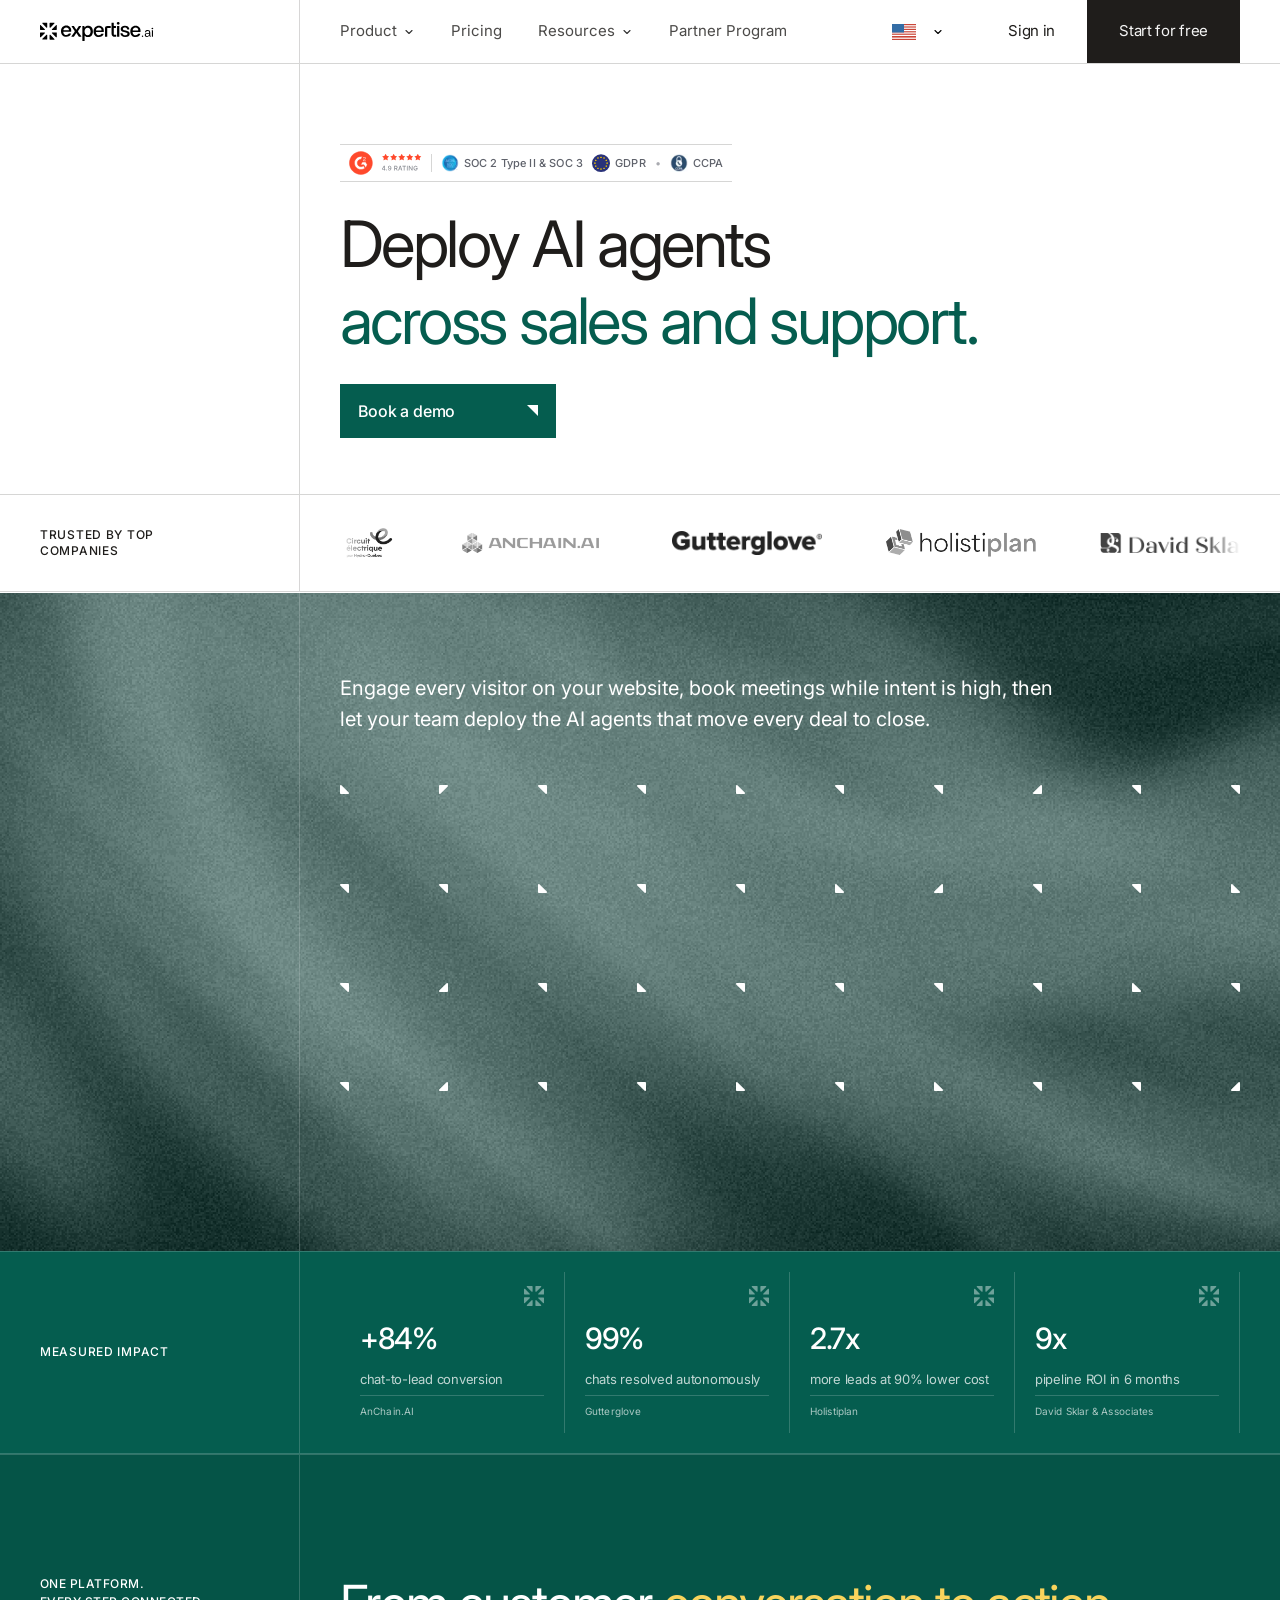
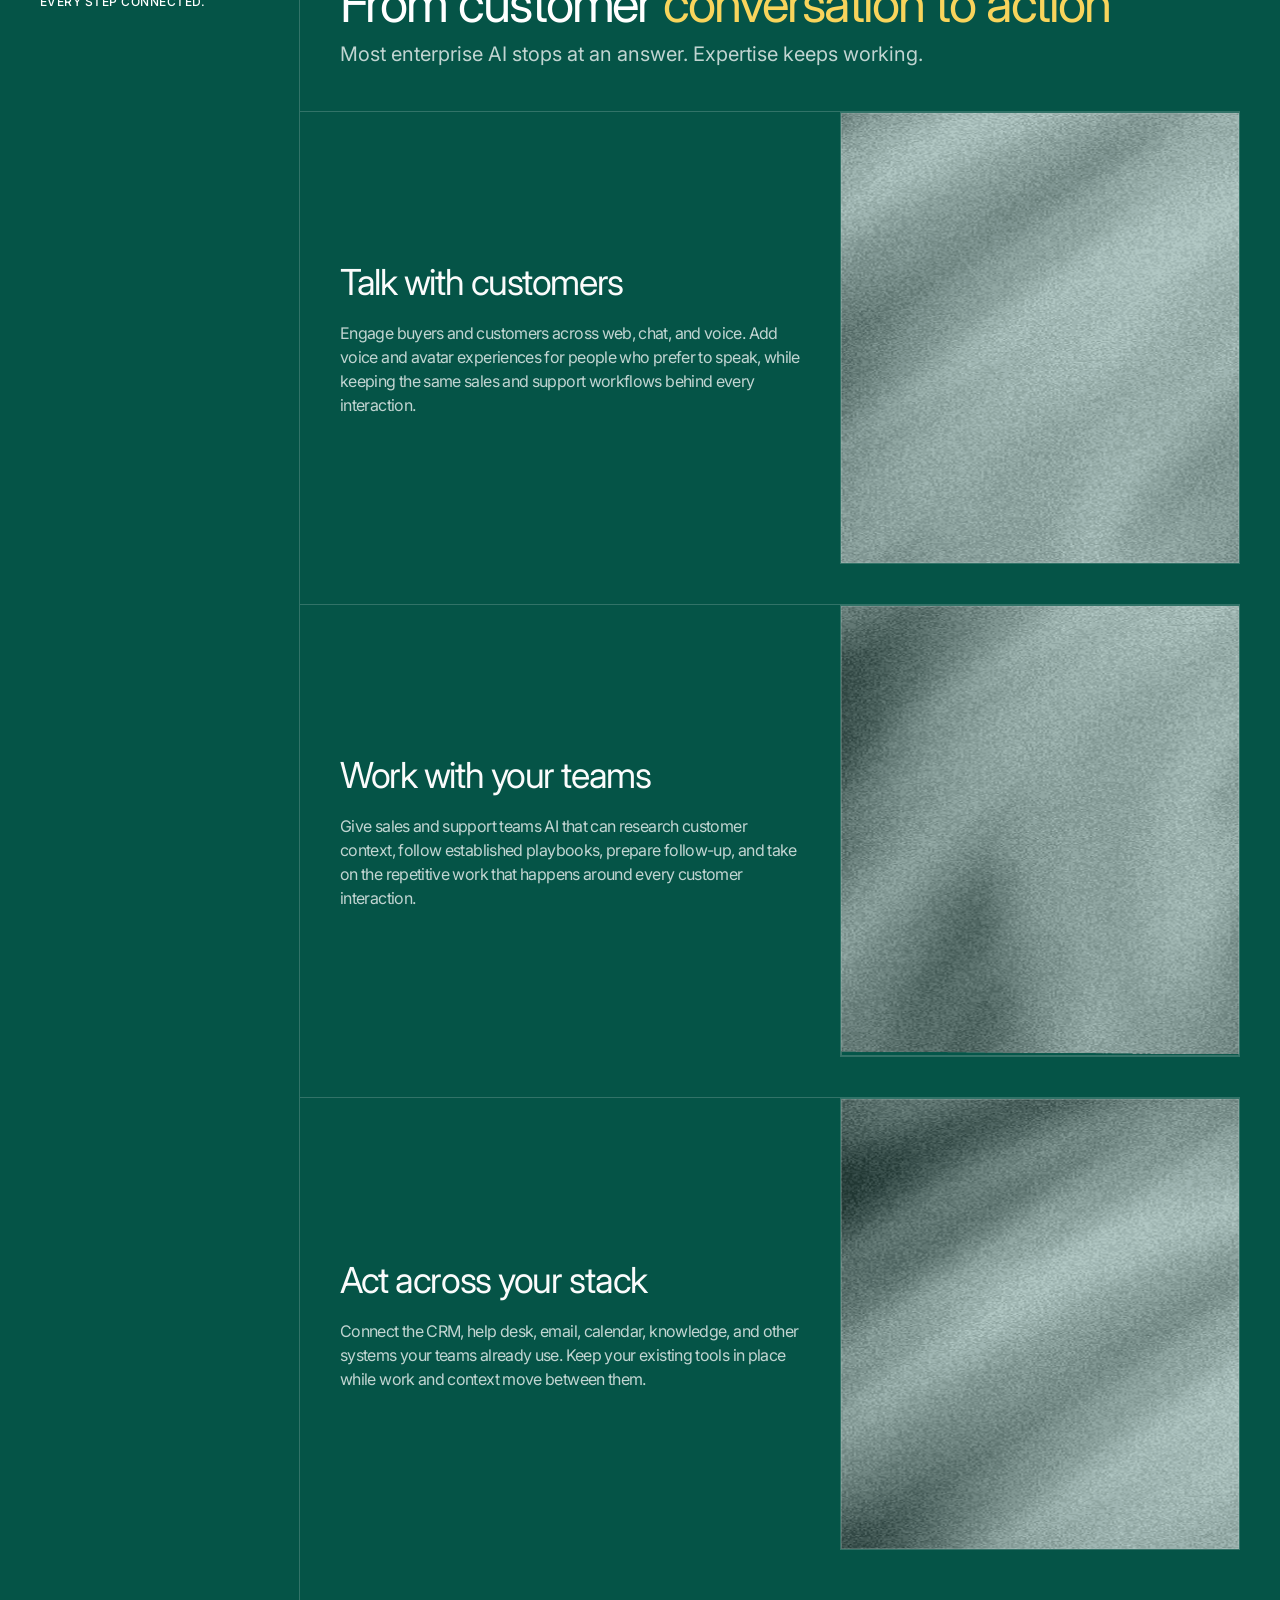
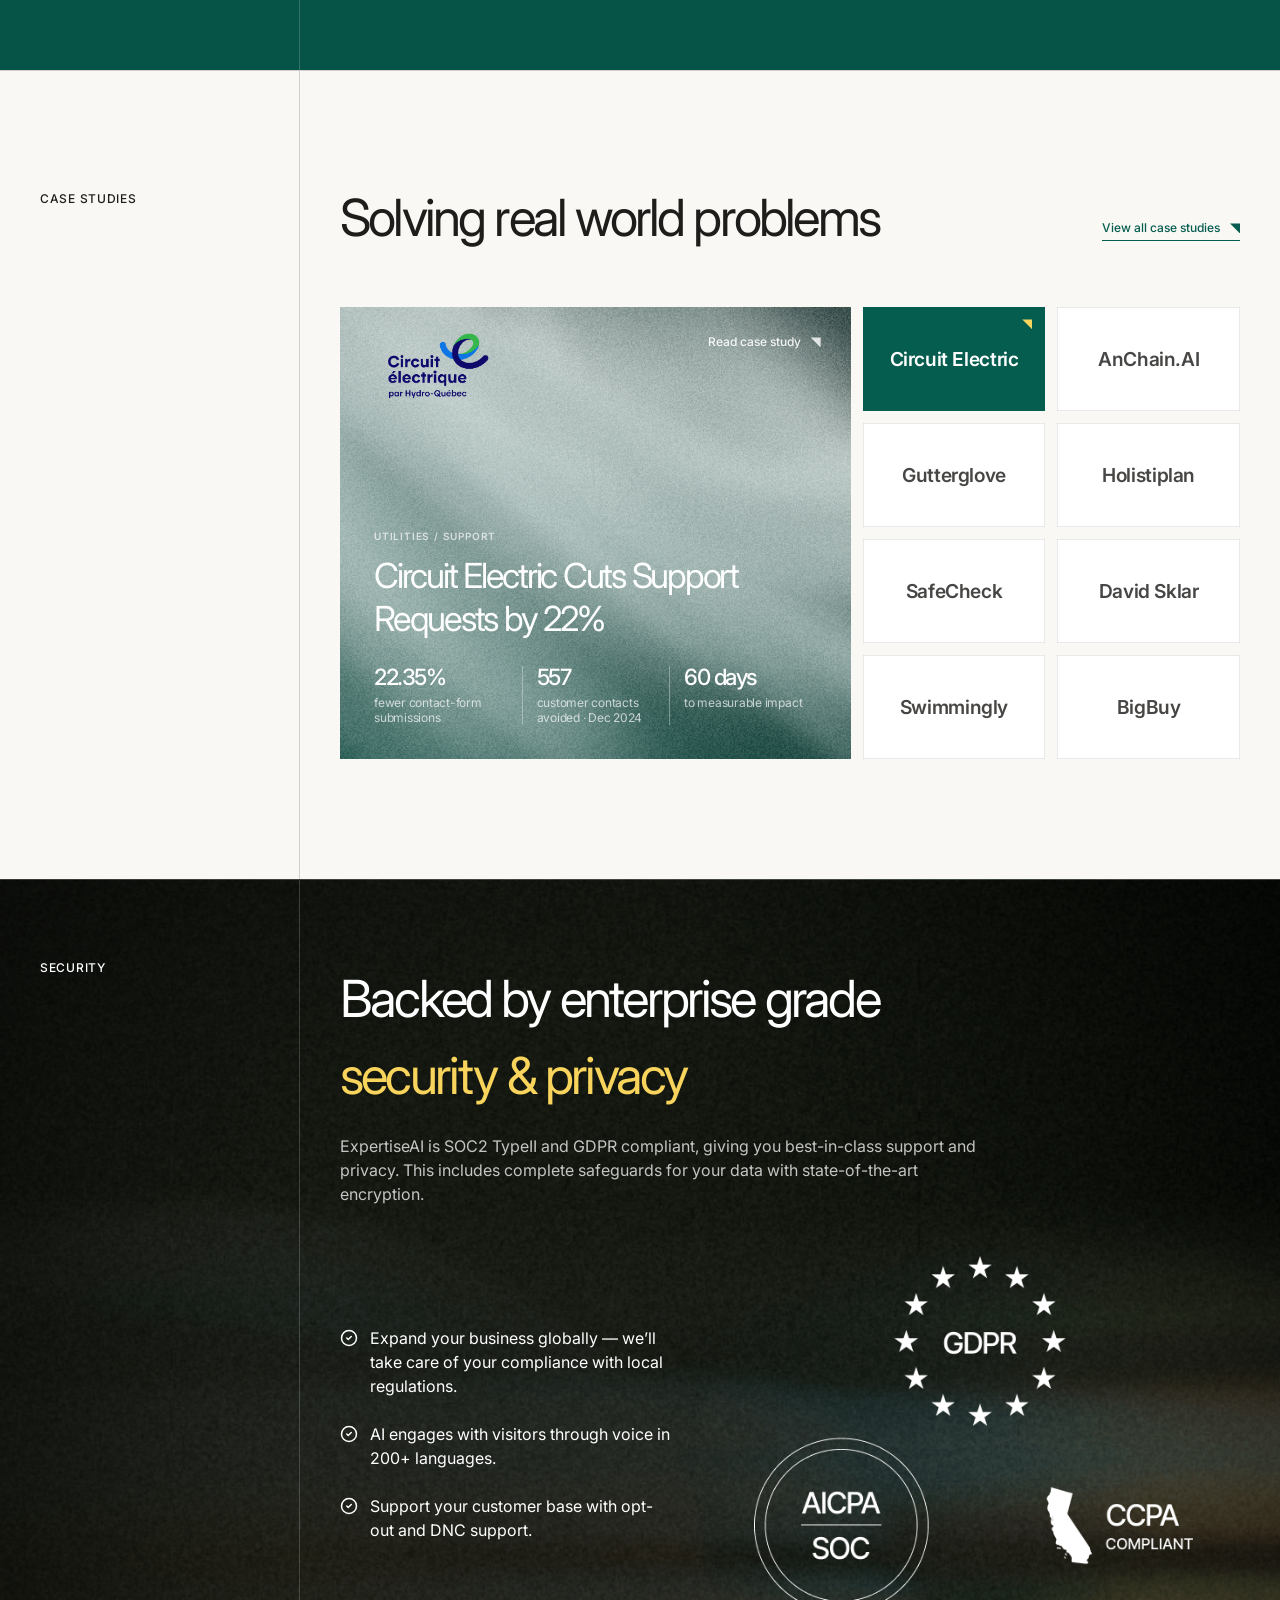
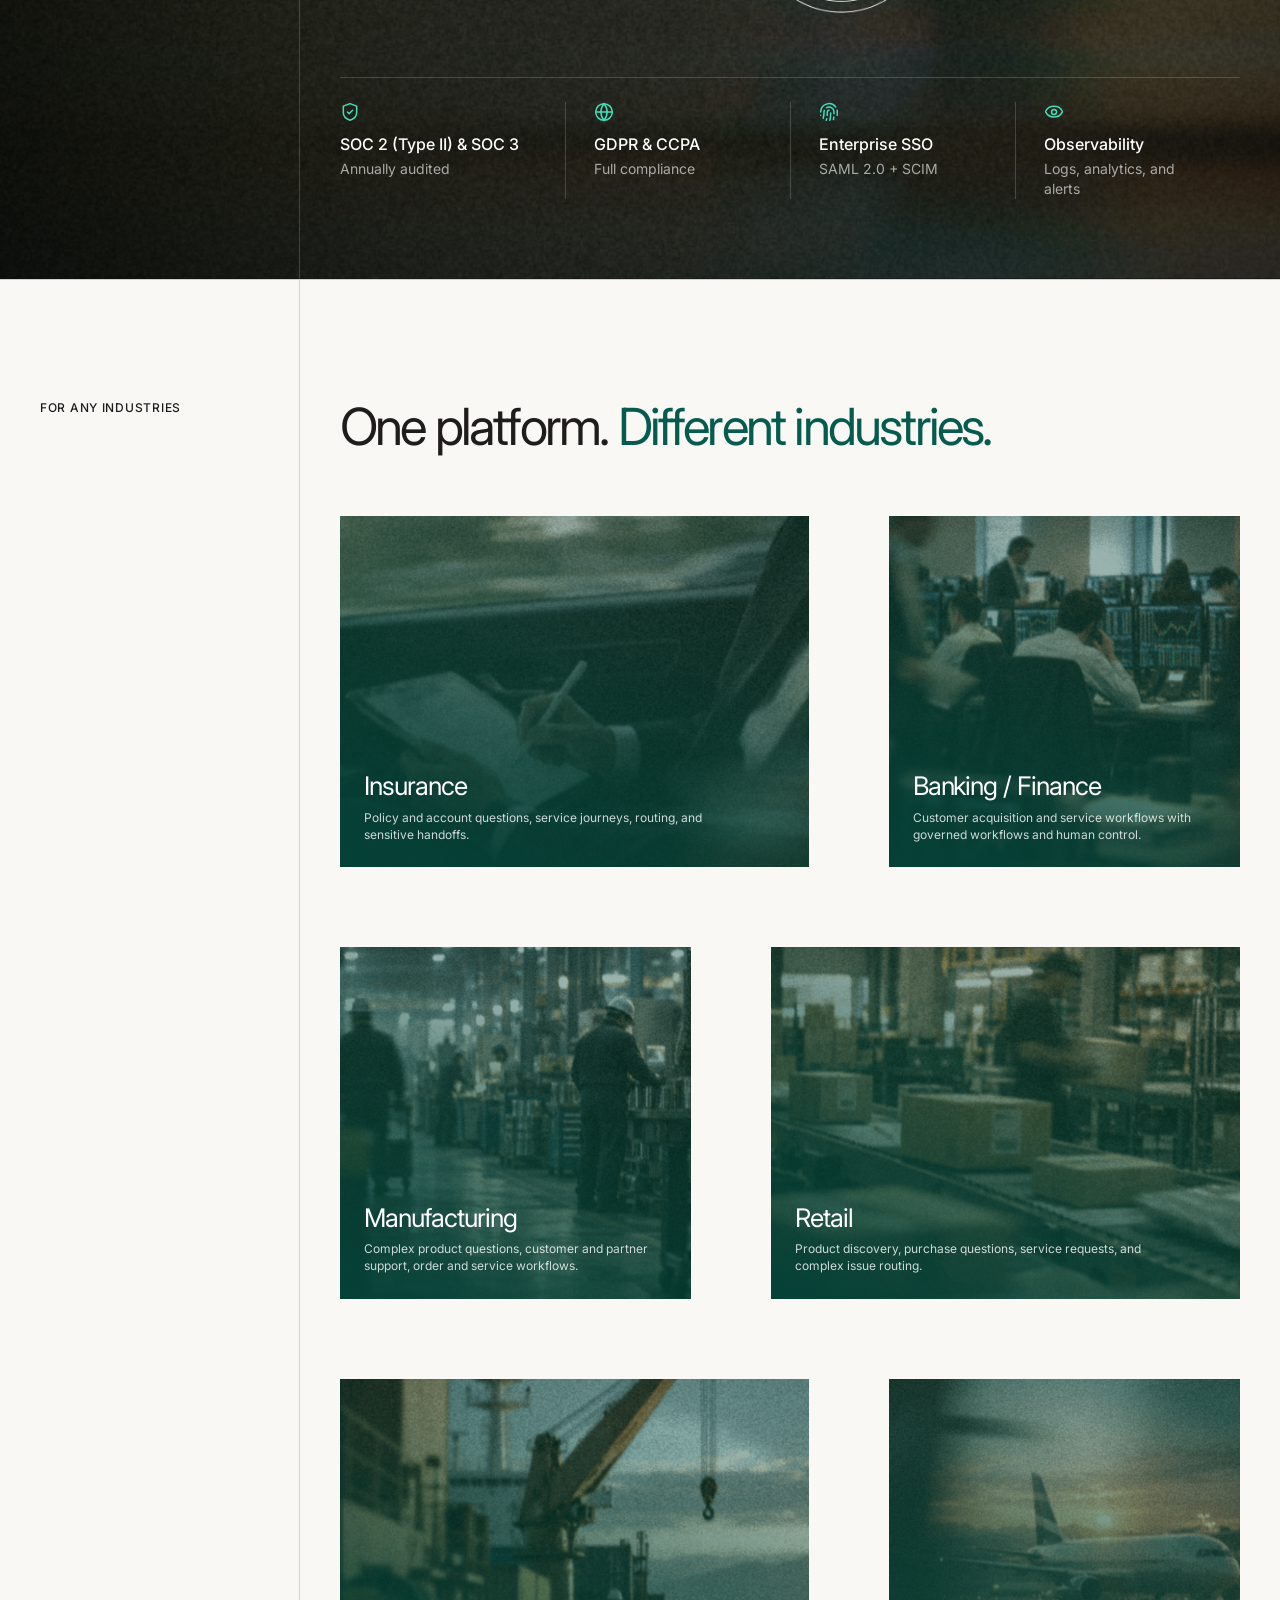
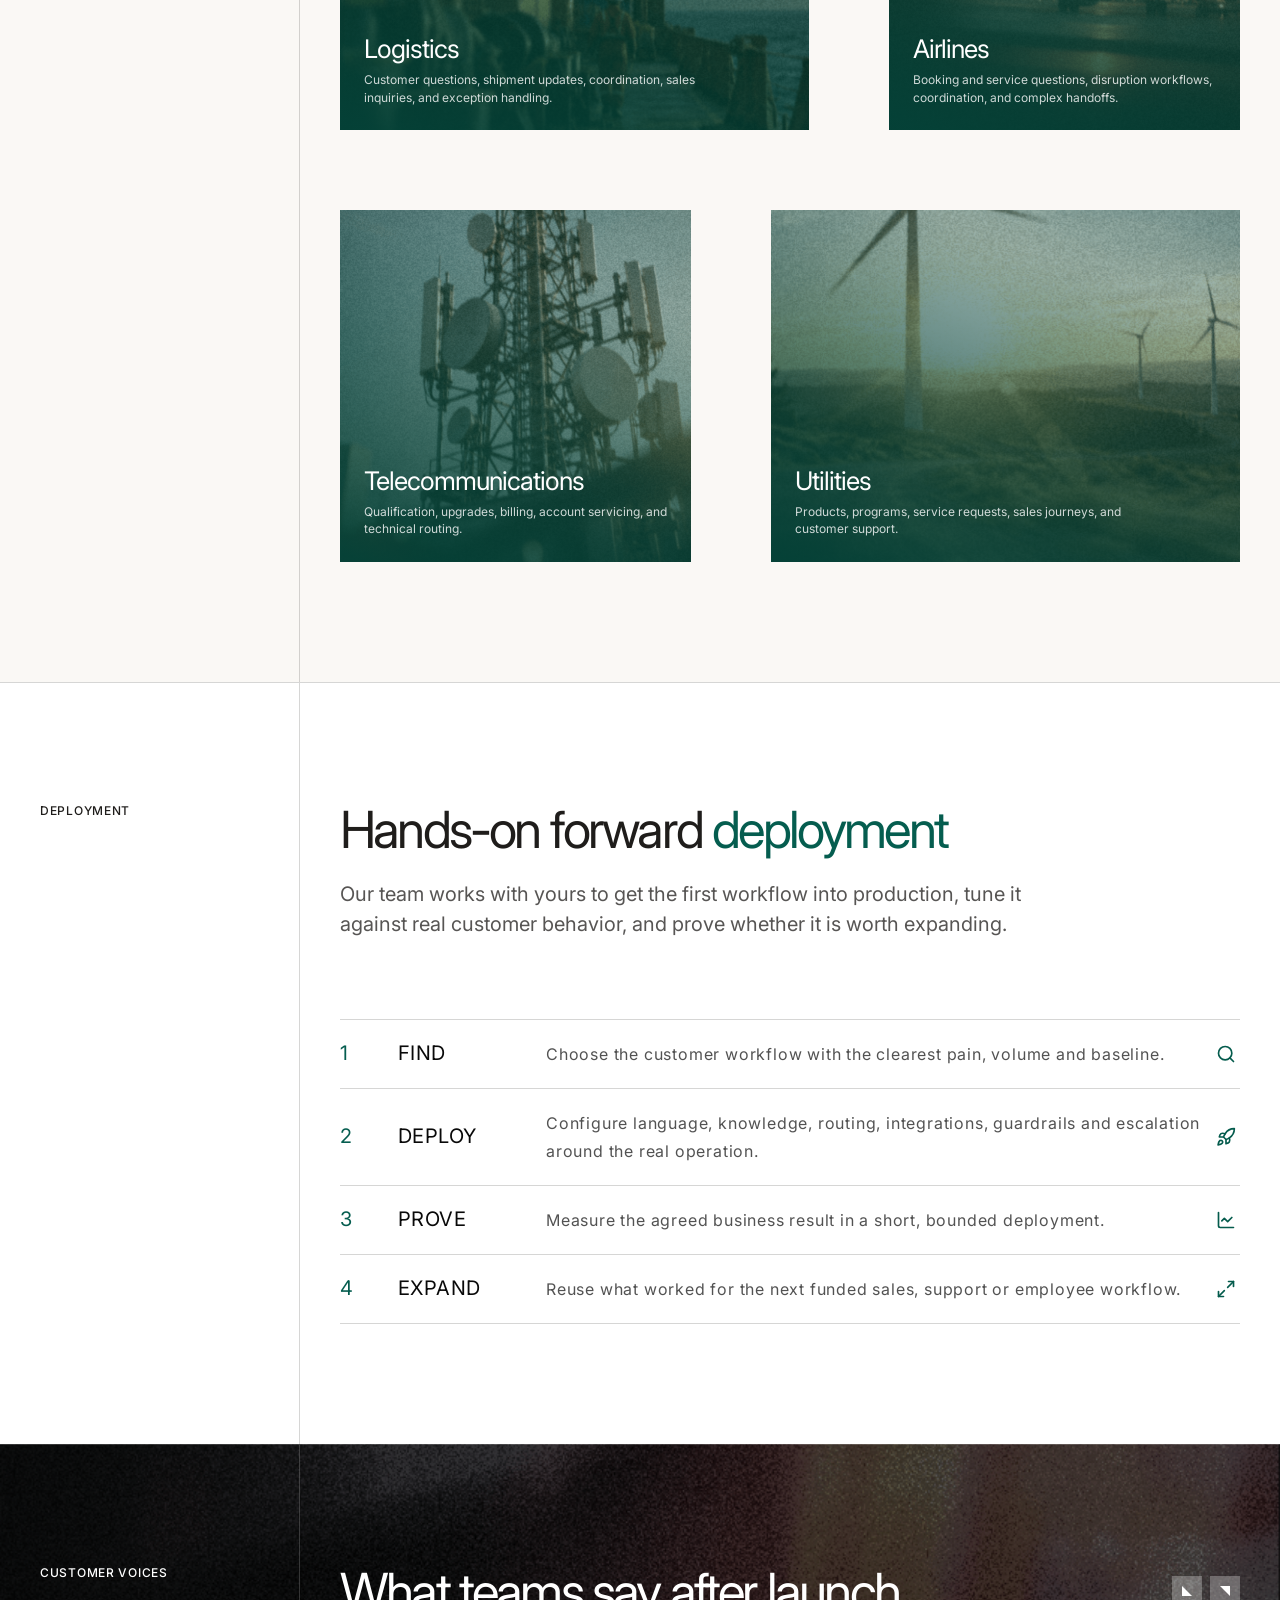
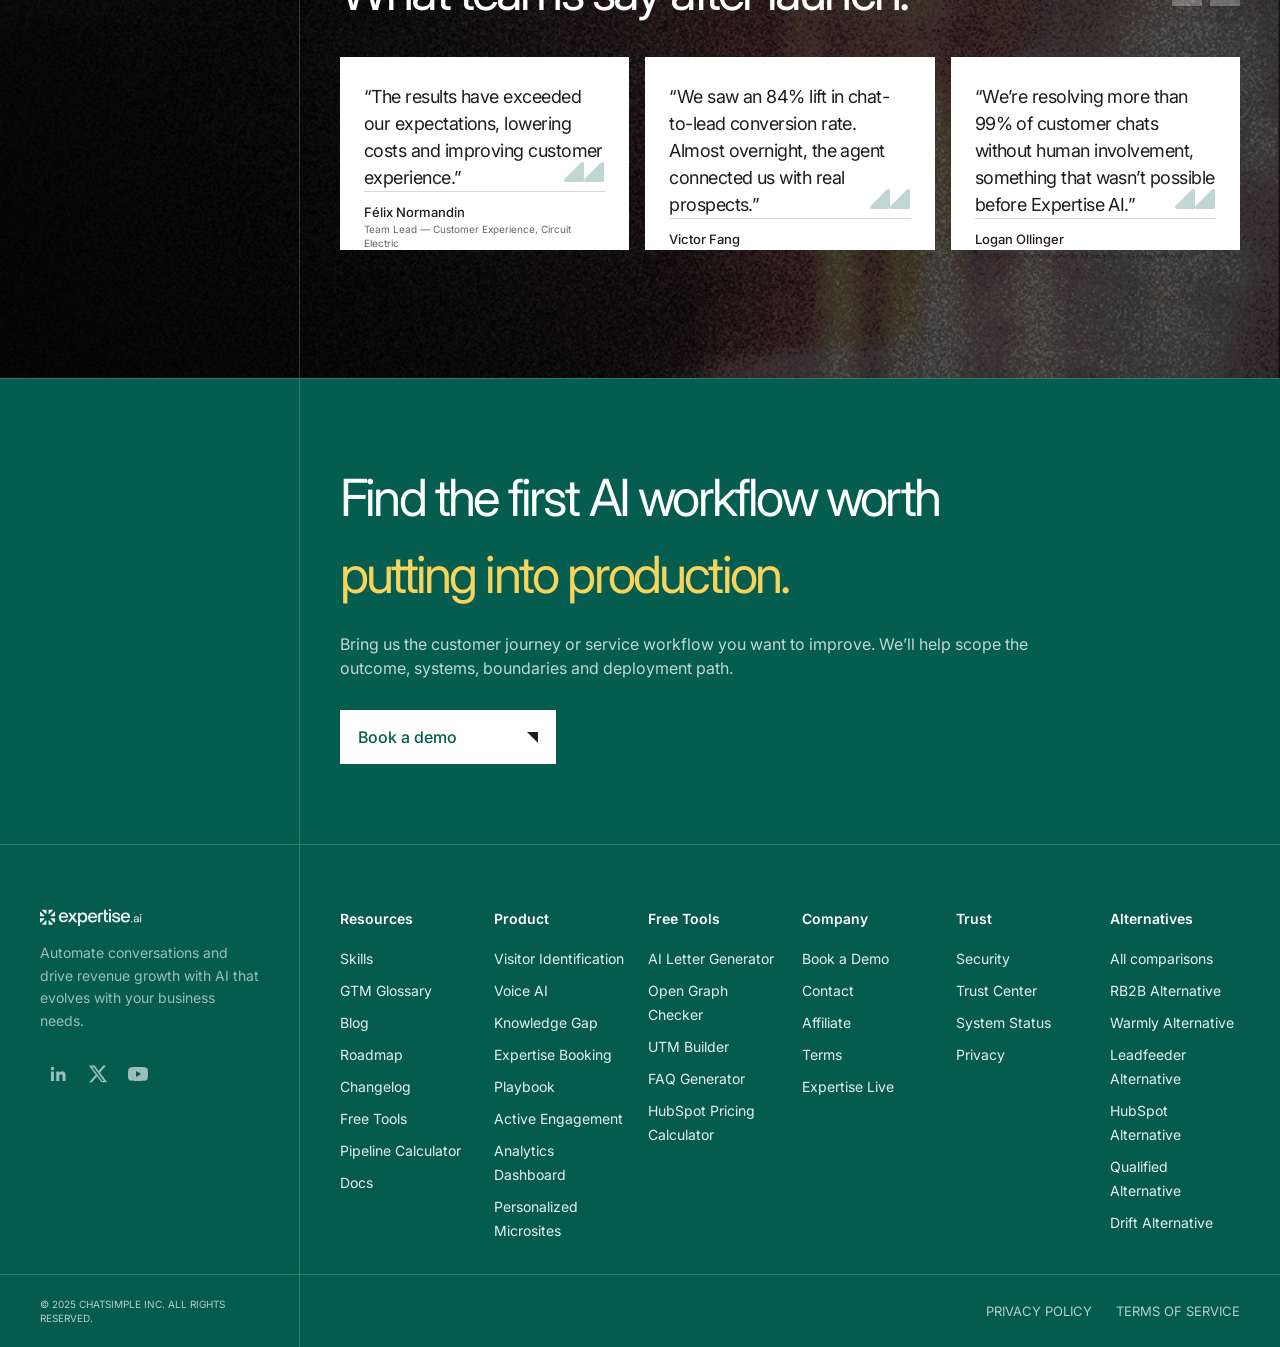
==== commit 249d369a: "update animation" ====
--- a/index.html
+++ b/index.html
@@ -588,10 +588,10 @@
             <p>Our team works with yours to get the first workflow into production, tune it against real customer behavior, and prove whether it is worth expanding.</p>
           </div>
           <ol class="deployment-steps">
-            <li class="deployment-step"><span class="deployment-step-number">1</span><h3>Find</h3><p>Choose the customer workflow with the clearest pain, volume and baseline.</p><svg class="deployment-step-icon" aria-hidden="true" viewBox="0 0 24 24" fill="none" stroke="currentColor" stroke-width="1.8" stroke-linecap="round" stroke-linejoin="round"><circle cx="11" cy="11" r="8"></circle><path d="m21 21-4.35-4.35"></path></svg></li>
-            <li class="deployment-step"><span class="deployment-step-number">2</span><h3>Deploy</h3><p>Configure language, knowledge, routing, integrations, guardrails and escalation around the real operation.</p><svg class="deployment-step-icon" aria-hidden="true" viewBox="0 0 24 24" fill="none" stroke="currentColor" stroke-width="1.8" stroke-linecap="round" stroke-linejoin="round"><path d="M4.5 16.5c-1.5 1.26-2 5-2 5s3.74-.5 5-2c.71-.84.7-2.13-.09-2.91a2.18 2.18 0 0 0-2.91-.09z"></path><path d="m9 15-3-3 7-7a6 6 0 0 1 7-1 6 6 0 0 1-1 7z"></path><path d="M9 15H4v-5"></path><circle cx="15" cy="9" r="1"></circle></svg></li>
-            <li class="deployment-step"><span class="deployment-step-number">3</span><h3>Prove</h3><p>Measure the agreed business result in a short, bounded deployment.</p><svg class="deployment-step-icon" aria-hidden="true" viewBox="0 0 24 24" fill="none" stroke="currentColor" stroke-width="1.8" stroke-linecap="round" stroke-linejoin="round"><path d="M3 3v18h18"></path><path d="m7 16 4-5 3 3 5-7"></path></svg></li>
-            <li class="deployment-step"><span class="deployment-step-number">4</span><h3>Expand</h3><p>Reuse what worked for the next funded sales, support or employee workflow.</p><svg class="deployment-step-icon" aria-hidden="true" viewBox="0 0 24 24" fill="none" stroke="currentColor" stroke-width="1.8" stroke-linecap="round" stroke-linejoin="round"><path d="M15 3h6v6"></path><path d="m21 3-7 7"></path><path d="M9 21H3v-6"></path><path d="m3 21 7-7"></path></svg></li>
+            <li class="deployment-step"><span class="deployment-step-number">1</span><h3>Find</h3><p>Choose the customer workflow with the clearest pain, volume and baseline.</p><img class="deployment-step-icon" src="assets/icon-search.svg" alt="" aria-hidden="true" /></li>
+            <li class="deployment-step"><span class="deployment-step-number">2</span><h3>Deploy</h3><p>Configure language, knowledge, routing, integrations, guardrails and escalation around the real operation.</p><img class="deployment-step-icon" src="assets/icon-rocket.svg" alt="" aria-hidden="true" /></li>
+            <li class="deployment-step"><span class="deployment-step-number">3</span><h3>Prove</h3><p>Measure the agreed business result in a short, bounded deployment.</p><img class="deployment-step-icon" src="assets/icon-chart-line.svg" alt="" aria-hidden="true" /></li>
+            <li class="deployment-step"><span class="deployment-step-number">4</span><h3>Expand</h3><p>Reuse what worked for the next funded sales, support or employee workflow.</p><img class="deployment-step-icon" src="assets/icon-maximize-2.svg" alt="" aria-hidden="true" /></li>
           </ol>
         </div>
       </div>
--- a/styles.css
+++ b/styles.css
@@ -491,10 +491,12 @@
 }
 
 .deployment-step-icon {
+  display: block;
   justify-self: end;
   width: 20px;
   height: 20px;
-  color: var(--green-deep);
+  margin-right: 4px;
+  filter: invert(27%) sepia(36%) saturate(1064%) hue-rotate(121deg) brightness(92%) contrast(97%);
 }
 
 /* =============================================
@@ -1861,7 +1863,7 @@
   position: relative;
   z-index: 1;
   font-family: ui-monospace, SFMono-Regular, Menlo, Monaco, Consolas, monospace;
-  font-size: 16px;
+  font-size: 10px;
   font-weight: 600;
   letter-spacing: 0.08em;
   text-transform: uppercase;
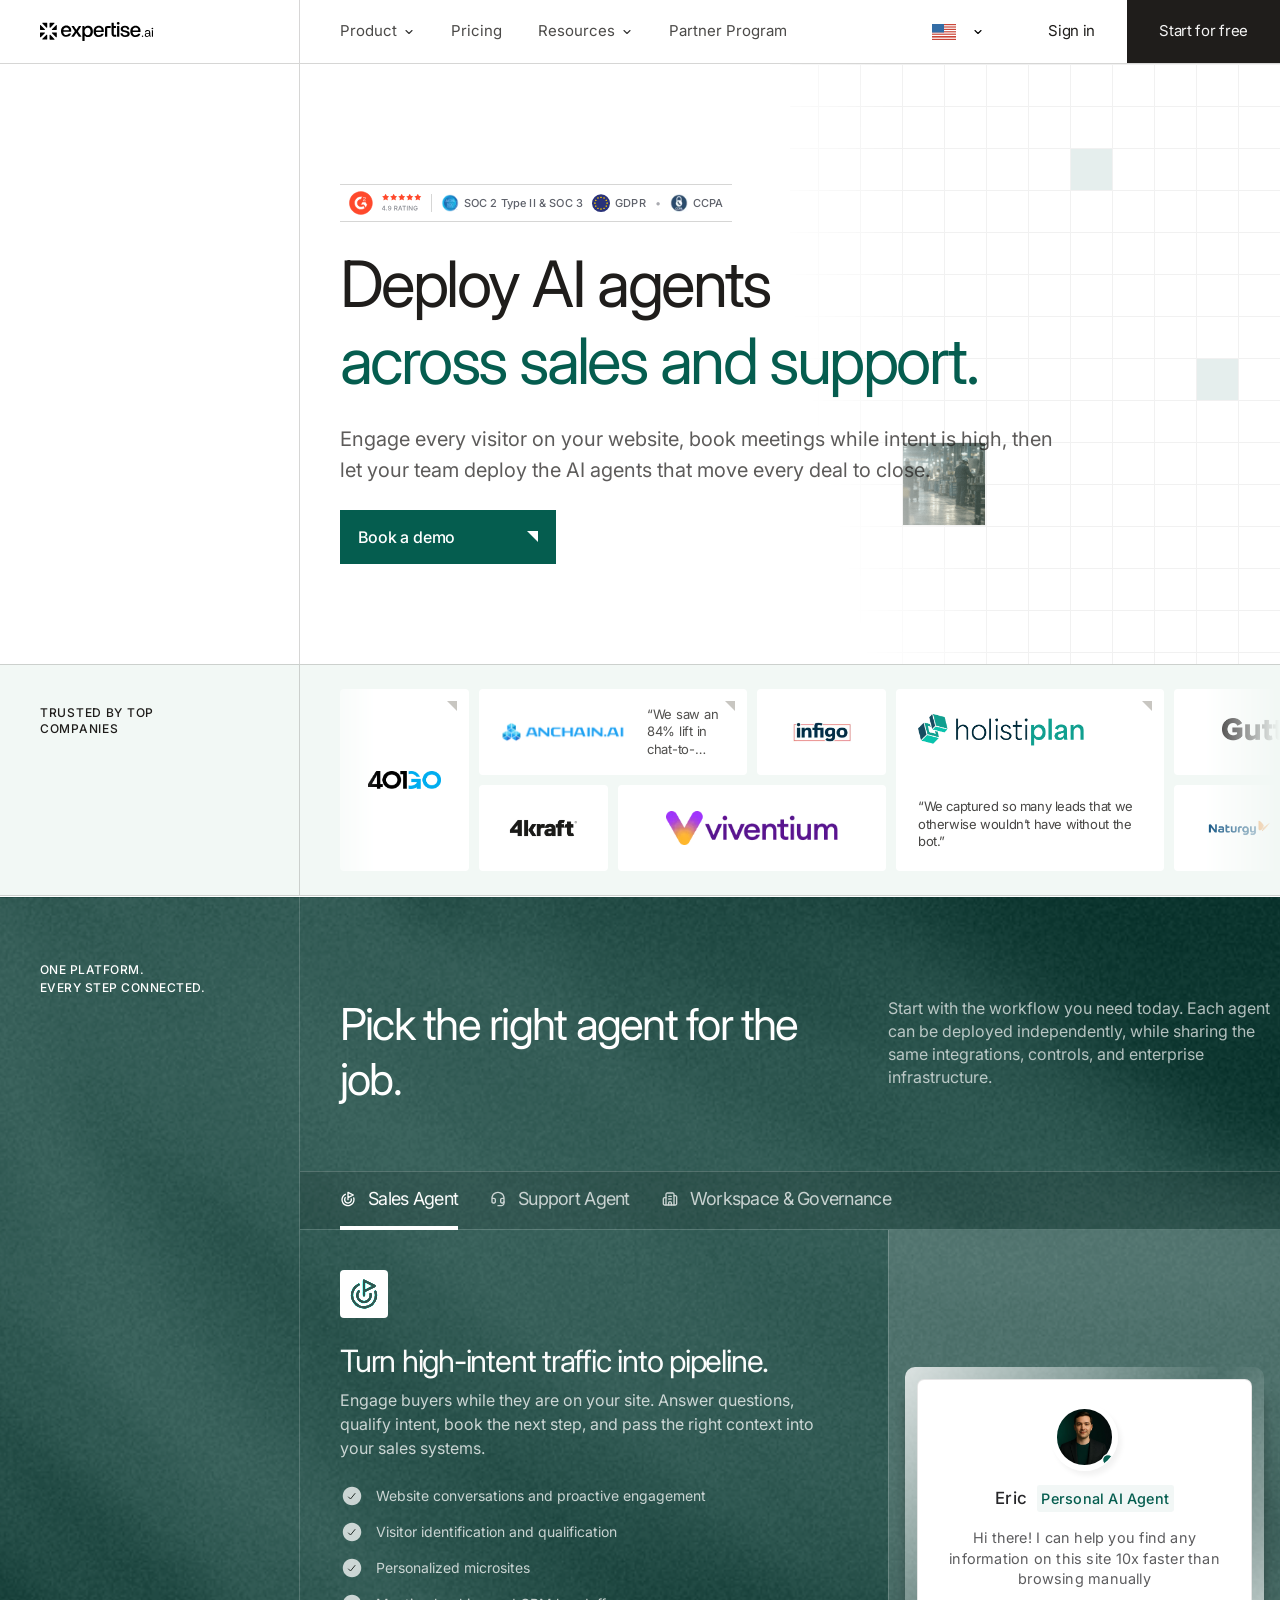
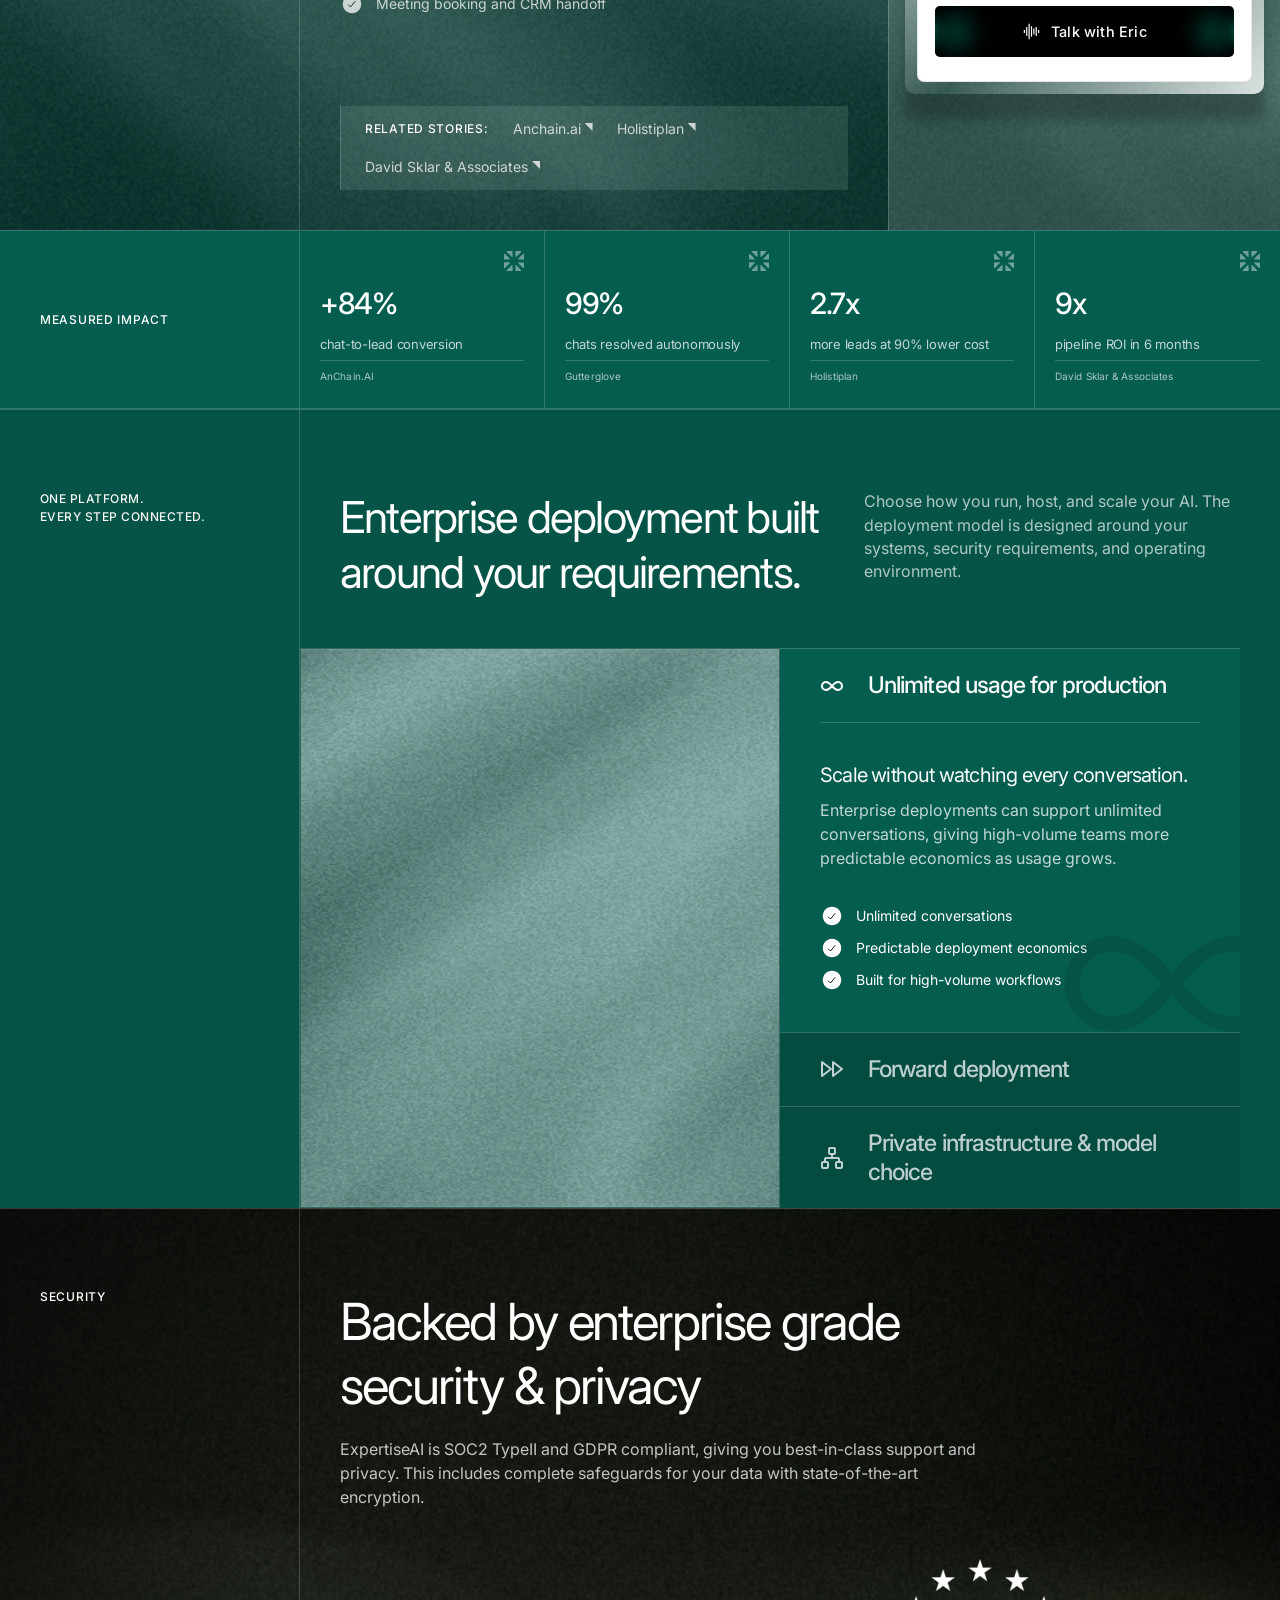
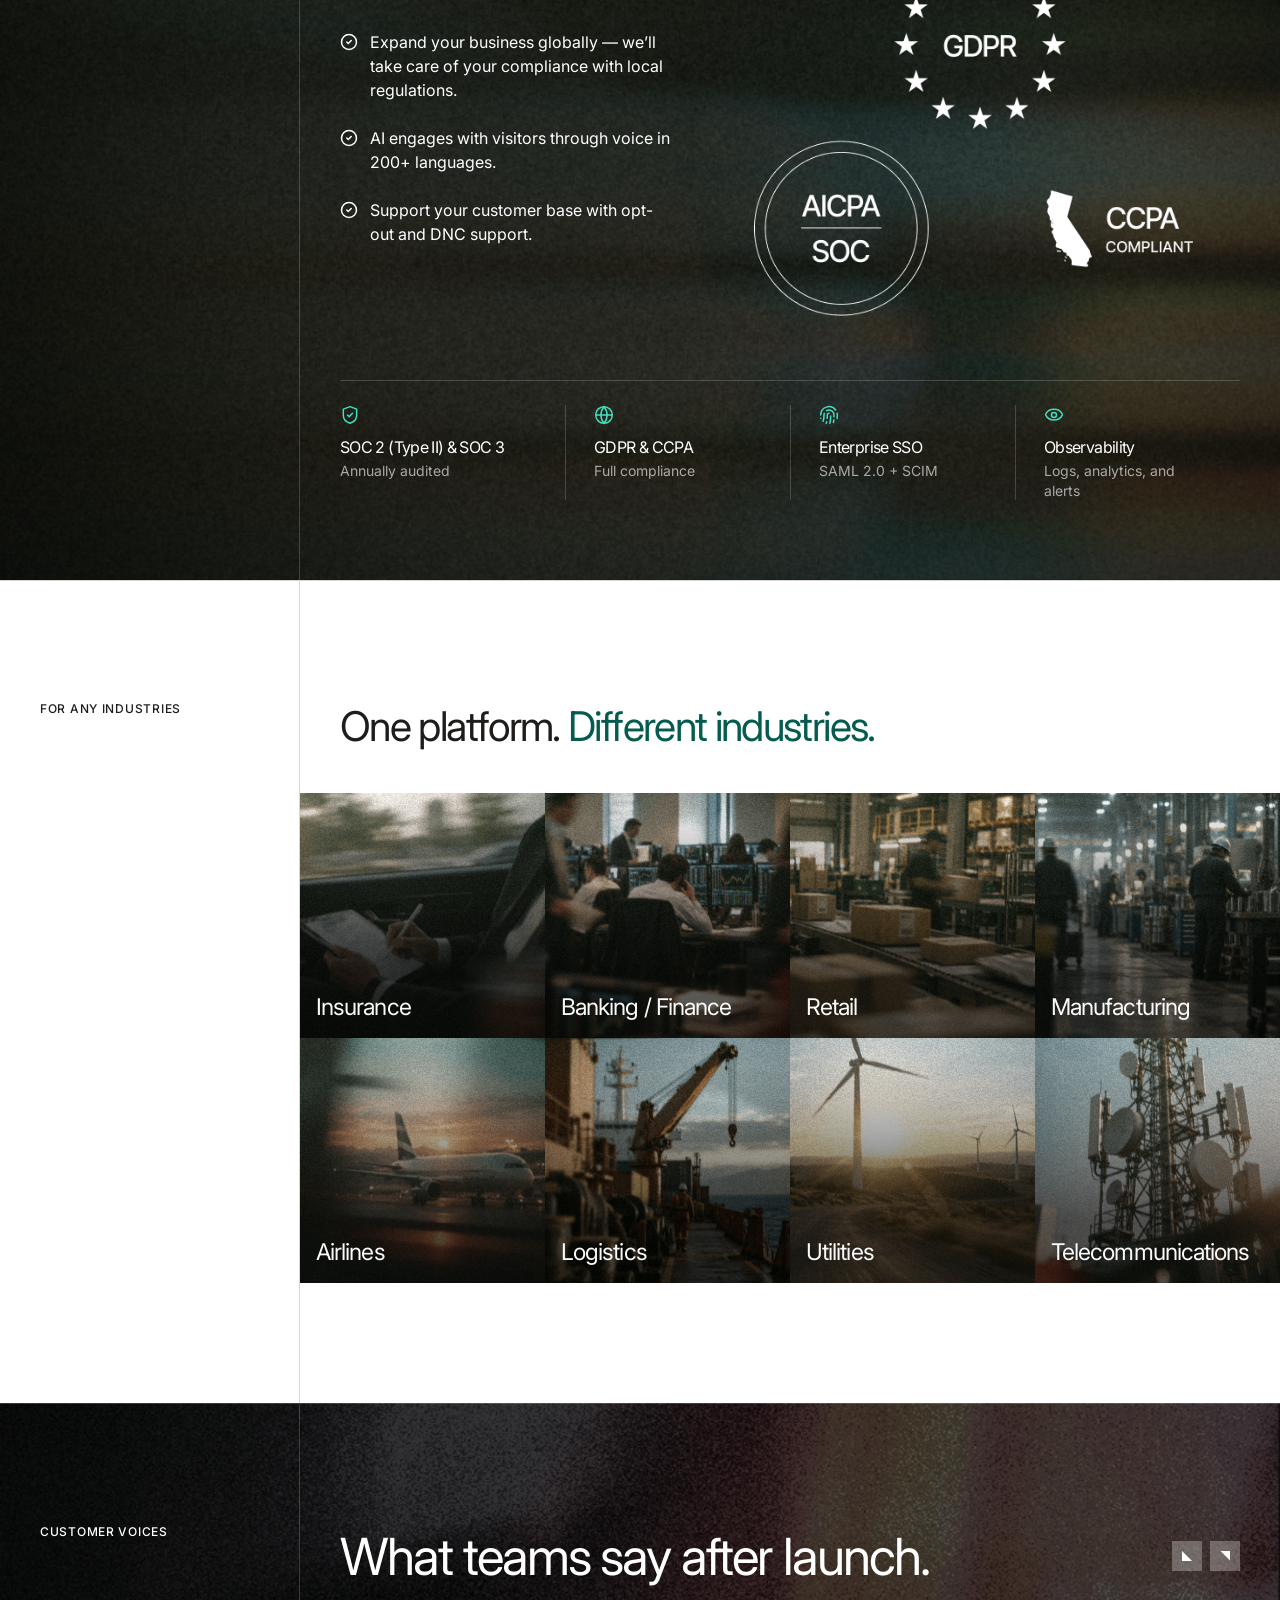
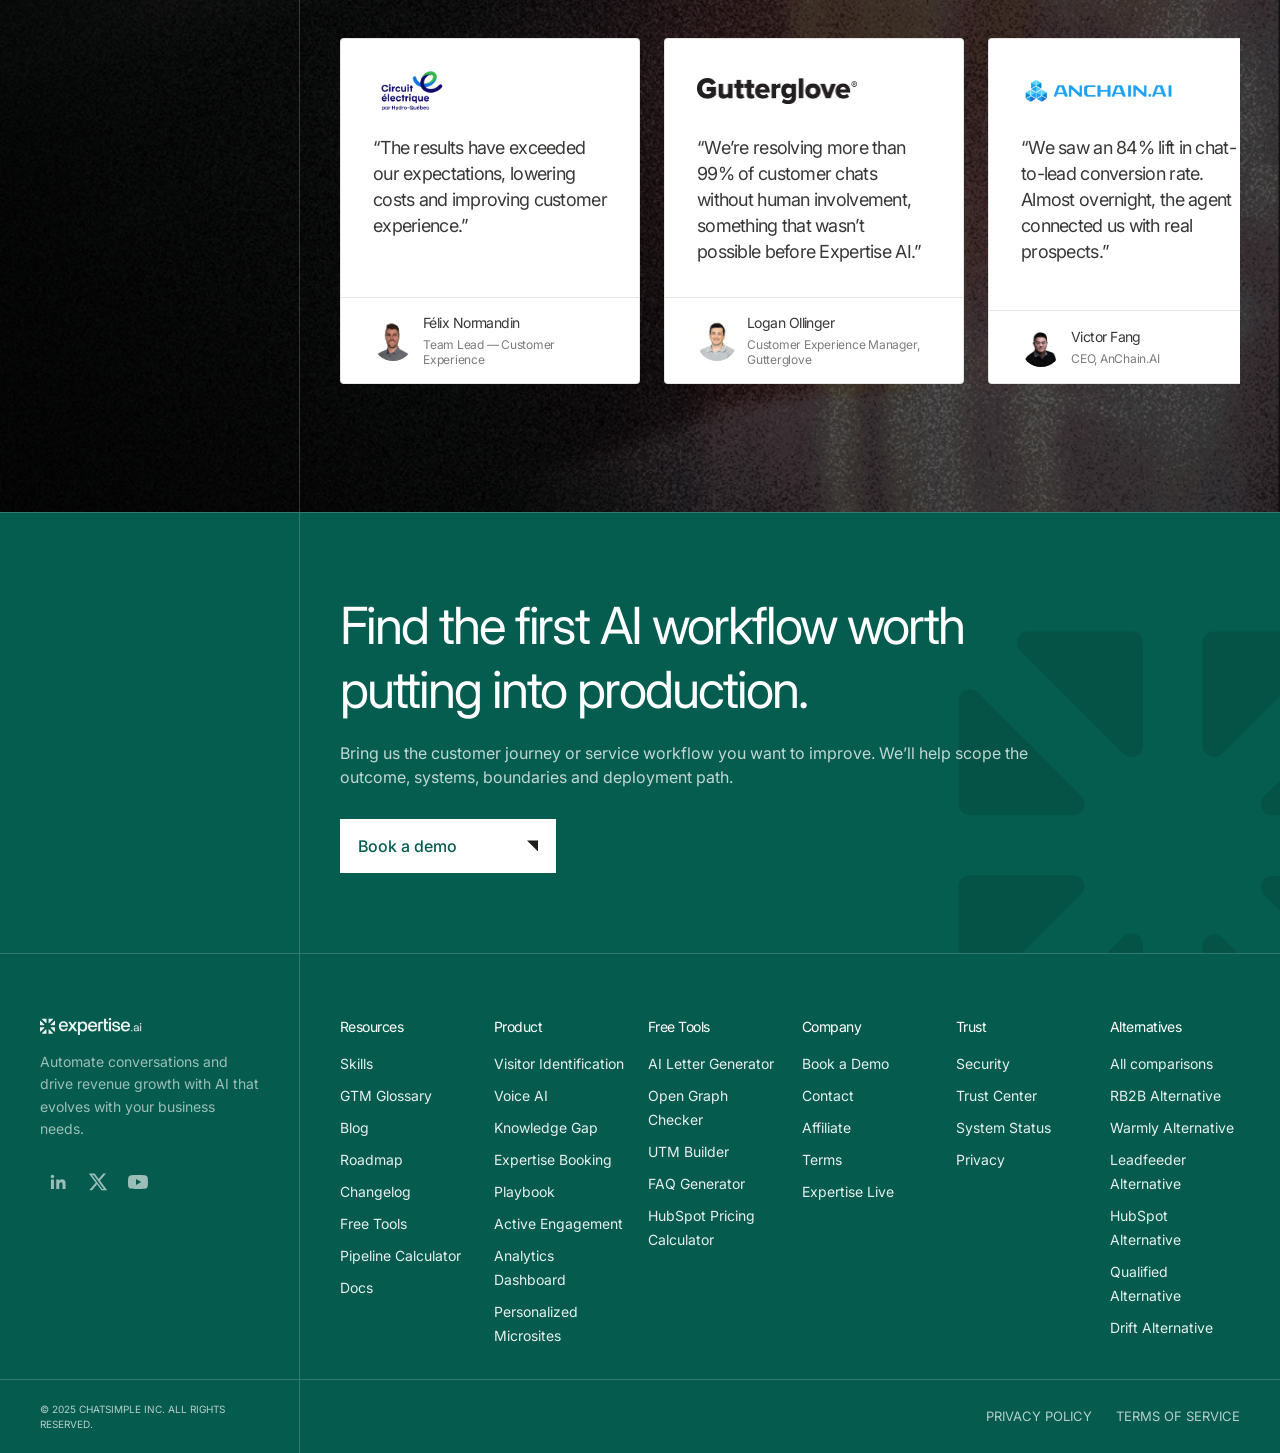
==== commit f88344f1: "update design v2" ====
--- a/index.html
+++ b/index.html
@@ -71,6 +71,7 @@
     <div class="section-container split-container hero-layout">
       <div class="hero-sidebar"></div>
       <div class="hero-content">
+        <div class="hero-grid" id="hero-grid" aria-hidden="true"></div>
         <div class="hero-container">
           <div class="hero-intro">
             <div class="hero-trust-strip" aria-label="Customer rating and compliance credentials">
@@ -96,6 +97,9 @@
               Deploy AI agents <br/>
               <span class="hero-heading-green">across sales and support.</span>
             </h1>
+            <p class="hero-copy">
+              Engage every visitor on your website, book meetings while intent is high, then let your team deploy the AI agents that move every deal to close.
+            </p>
             <a class="hero-demo-cta" href="https://meetings.hubspot.com/nick-raja/expertise-ai" target="_blank" rel="noopener"><span class="hero-demo-label">Book a demo</span><span class="hero-demo-arrow" aria-hidden="true"></span></a>
           </div>
         <div class="stats-grid hero-stats-grid" aria-hidden="true">
@@ -149,42 +153,257 @@
     </div>
   </section>
 
-  <!-- ===== TRUSTED CLIENT MARQUEE ===== -->
+  <!-- ===== TRUSTED CLIENT BENTO ===== -->
   <section class="client-marquee-section" aria-label="Trusted by top companies">
     <div class="section-container split-container client-marquee-layout">
       <div class="client-marquee-sidebar">
         <p>Trusted by top companies</p>
       </div>
       <div class="client-marquee-content">
-        <div class="client-marquee-viewport">
-          <div class="client-marquee-track">
-            <div class="client-marquee-group">
-              <img src="assets/logo-circuit-electric.png" alt="Circuit Electric" />
-              <img src="assets/client-anchain.svg" alt="AnChain.AI" />
-              <img src="assets/client-gutterglove.png" alt="Gutterglove" />
-              <img src="assets/client-holistiplan.webp" alt="Holistiplan" />
-              <img src="assets/client-david-sklar.webp" alt="David Sklar &amp; Associates" />
-              <img src="assets/client-401go.png" alt="401GO" />
-              <img src="assets/client-solimar.webp" alt="Solimar" />
-              <img src="assets/client-safe-software.svg" alt="Safe Software" />
-              <img src="assets/client-infigo.webp" alt="Infigo" />
-              <img src="assets/client-austin-industries.svg" alt="Austin Industries" />
-              <img src="assets/client-nevvon.webp" alt="Nevvon" />
-              <img src="assets/client-processfusion.webp" alt="Process Fusion" />
-            </div>
-            <div class="client-marquee-group" aria-hidden="true">
-              <img src="assets/logo-circuit-electric.png" alt="" />
-              <img src="assets/client-anchain.svg" alt="" />
-              <img src="assets/client-gutterglove.png" alt="" />
-              <img src="assets/client-holistiplan.webp" alt="" />
-              <img src="assets/client-david-sklar.webp" alt="" />
-              <img src="assets/client-401go.png" alt="" />
-              <img src="assets/client-solimar.webp" alt="" />
-              <img src="assets/client-safe-software.svg" alt="" />
-              <img src="assets/client-infigo.webp" alt="" />
-              <img src="assets/client-austin-industries.svg" alt="" />
-              <img src="assets/client-nevvon.webp" alt="" />
-              <img src="assets/client-processfusion.webp" alt="" />
+        <div class="client-bento-viewport">
+          <div class="client-bento-track">
+        <div class="client-bento">
+          <a class="client-bento-card client-bento-card--case-study client-bento-card--logo client-bento-go" href="https://www.expertise.ai/live/case-studies/401go" target="_blank" rel="noopener" data-case-study-title="How 401GO Uncovered Hidden Customer Demand">
+            <img src="assets/client-401go.png" alt="401GO" />
+            <span class="client-bento-arrow" aria-hidden="true"></span>
+          </a>
+
+          <a class="client-bento-card client-bento-card--case-study client-bento-card--quote client-bento-anchain" href="https://www.expertise.ai/live/case-studies/anchain-ai" target="_blank" rel="noopener" data-case-study-title="AnChain.AI Increases Conversion by 84%">
+            <img src="assets/client-anchain.svg" alt="AnChain.AI" />
+            <p>“We saw an 84% lift in chat-to-lead conversion rate.”</p>
+            <span class="client-bento-arrow" aria-hidden="true"></span>
+          </a>
+
+          <a class="client-bento-card client-bento-card--case-study client-bento-card--logo client-bento-gutter" href="https://www.expertise.ai/live/case-studies/gutterglove" target="_blank" rel="noopener" data-case-study-title="Gutterglove Automates 99% of Customer Chats">
+            <img src="assets/client-gutterglove.png" alt="Gutterglove" />
+            <span class="client-bento-arrow" aria-hidden="true"></span>
+          </a>
+
+          <a class="client-bento-card client-bento-card--case-study client-bento-card--feature client-bento-holisti" href="https://www.expertise.ai/live/case-studies/holistiplan" target="_blank" rel="noopener" data-case-study-title="Holistiplan Gets 2.7× More Leads at 90% Lower Cost">
+            <img src="assets/client-holistiplan.webp" alt="Holistiplan" />
+            <p>“We captured so many leads that we otherwise wouldn’t have without the bot.”</p>
+            <span class="client-bento-arrow" aria-hidden="true"></span>
+          </a>
+
+          <a class="client-bento-card client-bento-card--case-study client-bento-card--quote client-bento-circuit" href="https://www.expertise.ai/live/case-studies/circuit-electric" target="_blank" rel="noopener" data-case-study-title="Circuit Electric Cuts Support Requests by 22%">
+            <img src="assets/logo-circuit-electric.png" alt="Circuit Electric" />
+            <p>“The results have exceeded our expectations, lowering costs and improving customer experience.”</p>
+            <span class="client-bento-arrow" aria-hidden="true"></span>
+          </a>
+
+          <a class="client-bento-card client-bento-card--case-study client-bento-card--stat client-bento-stat84" href="https://www.expertise.ai/live/case-studies/anchain-ai" target="_blank" rel="noopener" data-case-study-title="AnChain.AI Increases Conversion by 84%">
+            <strong>+84%</strong>
+            <span>chat-to-lead conversion</span>
+            <i class="client-bento-arrow" aria-hidden="true"></i>
+          </a>
+
+          <a class="client-bento-card client-bento-card--case-study client-bento-card--stat client-bento-stat99" href="https://www.expertise.ai/live/case-studies/gutterglove" target="_blank" rel="noopener" data-case-study-title="Gutterglove Automates 99% of Customer Chats">
+            <strong>99%</strong>
+            <span>chats resolved autonomously</span>
+            <i class="client-bento-arrow" aria-hidden="true"></i>
+          </a>
+
+          <a class="client-bento-card client-bento-card--case-study client-bento-card--logo client-bento-safecheck" href="https://www.expertise.ai/live/case-studies/safecheck" target="_blank" rel="noopener" data-case-study-title="SafeCheck Increases Corporate Leads by 50%">
+            <img src="assets/logo-safecheck.png" alt="SafeCheck" />
+            <span class="client-bento-arrow" aria-hidden="true"></span>
+          </a>
+
+          <a class="client-bento-card client-bento-card--case-study client-bento-card--logo client-bento-swim" href="https://www.expertise.ai/live/case-studies/swimmingly" target="_blank" rel="noopener" data-case-study-title="Swimmingly Raises AI Resolution Rate to 90%">
+            <img src="assets/logo-swimmingly.png" alt="Swimmingly" />
+            <span class="client-bento-arrow" aria-hidden="true"></span>
+          </a>
+
+          <a class="client-bento-card client-bento-card--case-study client-bento-card--stat client-bento-sklar" href="https://www.expertise.ai/live/case-studies/david-sklar" target="_blank" rel="noopener" data-case-study-title="David Sklar Generates 5× ROI After Hours">
+            <img src="assets/client-david-sklar.webp" alt="" />
+            <div>
+              <strong>5×</strong>
+              <span>ROI after hours</span>
+            </div>
+            <i class="client-bento-arrow" aria-hidden="true"></i>
+          </a>
+
+          <a class="client-bento-card client-bento-card--case-study client-bento-card--logo client-bento-bigbuy" href="https://www.expertise.ai/live/case-studies/big-buy" target="_blank" rel="noopener" data-case-study-title="BigBuy Scales AI Lead Capture and Support">
+            <img src="assets/logo-bigbuy.jpg" alt="BigBuy" />
+            <span class="client-bento-arrow" aria-hidden="true"></span>
+          </a>
+
+          <a class="client-bento-card client-bento-card--case-study client-bento-card--logo client-bento-solimar" href="https://www.expertise.ai/live/case-studies/solimar-systems-inc" target="_blank" rel="noopener" data-case-study-title="Solimar Achieves 99.9% AI Answer Accuracy">
+            <img src="assets/client-solimar.webp" alt="Solimar" />
+            <span class="client-bento-arrow" aria-hidden="true"></span>
+          </a>
+
+          <div class="client-bento-card client-bento-card--logo client-bento-austin">
+            <img src="assets/client-austin-industries.svg" alt="Austin Industries" />
+          </div>
+          <div class="client-bento-card client-bento-card--logo client-bento-infigo">
+            <img src="assets/client-infigo.webp" alt="Infigo" />
+          </div>
+          <div class="client-bento-card client-bento-card--logo client-bento-nevvon">
+            <img src="assets/client-nevvon.webp" alt="Nevvon" />
+          </div>
+          <div class="client-bento-card client-bento-card--logo client-bento-process">
+            <img src="assets/client-processfusion.webp" alt="Process Fusion" />
+          </div>
+          <div class="client-bento-card client-bento-card--logo client-bento-agora">
+            <img src="assets/client-agora.webp" alt="Agora" />
+          </div>
+          <div class="client-bento-card client-bento-card--logo client-bento-software">
+            <img src="assets/client-safe-software.svg" alt="Safe Software" />
+          </div>
+          <div class="client-bento-card client-bento-card--logo client-bento-viventium">
+            <img src="assets/client-viventium.webp" alt="Viventium" />
+          </div>
+          <div class="client-bento-card client-bento-card--logo client-bento-naturgy">
+            <img src="assets/client-naturgy.webp" alt="Naturgy" />
+          </div>
+          <div class="client-bento-card client-bento-card--logo client-bento-cognna">
+            <img src="assets/client-cognna.webp" alt="Cognna" />
+          </div>
+          <div class="client-bento-card client-bento-card--logo client-bento-access">
+            <img src="assets/client-access-group.png" alt="Access Group" />
+          </div>
+          <div class="client-bento-card client-bento-card--logo client-bento-kraft">
+            <img src="assets/client-4kraft.svg" alt="4Kraft" />
+          </div>
+          <div class="client-bento-card client-bento-card--logo client-bento-usergems">
+            <img src="assets/client-usergems.webp" alt="UserGems" />
+          </div>
+          <div class="client-bento-card client-bento-card--logo client-bento-stonex">
+            <img src="assets/client-stonex.webp" alt="StoneX" />
+          </div>
+        </div>
+          </div>
+        </div>
+      </div>
+    </div>
+  </section>
+
+  <!-- ===== AGENTS ===== -->
+  <section class="agents-section" aria-labelledby="agents-title">
+    <div class="agents-bg" aria-hidden="true"></div>
+    <div class="section-container split-container agents-layout">
+      <aside class="agents-sidebar">
+        <p>One platform.<br />Every step connected.</p>
+      </aside>
+      <div class="agents-content">
+        <div class="agents-intro">
+          <h2 id="agents-title">Pick the right agent for the job.</h2>
+          <p>Start with the workflow you need today. Each agent can be deployed independently, while sharing the same integrations, controls, and enterprise infrastructure.</p>
+        </div>
+
+        <div class="agents-tabs" role="tablist" aria-label="Agent types">
+          <button class="agents-tab" type="button" role="tab" id="agent-tab-sales" data-agent-tab="sales" aria-controls="agent-pane-sales" aria-selected="true" tabindex="0">
+            <img class="agents-tab-icon" src="assets/agent-tab-sales.svg" alt="" width="16" height="16" />
+            Sales Agent
+          </button>
+          <button class="agents-tab" type="button" role="tab" id="agent-tab-support" data-agent-tab="support" aria-controls="agent-pane-support" aria-selected="false" tabindex="-1">
+            <img class="agents-tab-icon" src="assets/agent-tab-support.svg" alt="" width="16" height="16" />
+            Support Agent
+          </button>
+          <button class="agents-tab" type="button" role="tab" id="agent-tab-workspace" data-agent-tab="workspace" aria-controls="agent-pane-workspace" aria-selected="false" tabindex="-1">
+            <img class="agents-tab-icon" src="assets/agent-tab-workspace.svg" alt="" width="16" height="16" />
+            Workspace &amp; Governance
+          </button>
+        </div>
+
+        <div class="agents-panel">
+          <div class="agents-copy-stage">
+            <article class="agents-pane is-active" data-agent-pane="sales" role="tabpanel" id="agent-pane-sales" aria-labelledby="agent-tab-sales">
+              <div class="agents-pane-copy">
+                <div class="agents-pane-badge" aria-hidden="true">
+                  <img src="assets/agent-pane-icon.svg" alt="" width="32" height="32" />
+                </div>
+                <div class="agents-pane-text">
+                  <h3 class="agents-pane-title">Turn high-intent traffic into pipeline.</h3>
+                  <p class="agents-pane-body">Engage buyers while they are on your site. Answer questions, qualify intent, book the next step, and pass the right context into your sales systems.</p>
+                </div>
+                <ul class="agents-features">
+                  <li><img class="agents-check" src="assets/agent-check.svg" alt="" width="24" height="24" /><span>Website conversations and proactive engagement</span></li>
+                  <li><img class="agents-check" src="assets/agent-check.svg" alt="" width="24" height="24" /><span>Visitor identification and qualification</span></li>
+                  <li><img class="agents-check" src="assets/agent-check.svg" alt="" width="24" height="24" /><span>Personalized microsites</span></li>
+                  <li><img class="agents-check" src="assets/agent-check.svg" alt="" width="24" height="24" /><span>Meeting booking and CRM handoff</span></li>
+                </ul>
+              </div>
+              <nav class="agents-stories" aria-label="Related stories">
+                <span>Related stories:</span>
+                <a href="https://www.expertise.ai/live/case-studies/anchain-ai" target="_blank" rel="noopener">Anchain.ai<span class="agents-story-arrow" aria-hidden="true"></span></a>
+                <a href="https://www.expertise.ai/live/case-studies/holistiplan" target="_blank" rel="noopener">Holistiplan<span class="agents-story-arrow" aria-hidden="true"></span></a>
+                <a href="https://www.expertise.ai/live/case-studies/david-sklar" target="_blank" rel="noopener">David Sklar &amp; Associates<span class="agents-story-arrow" aria-hidden="true"></span></a>
+              </nav>
+            </article>
+
+            <article class="agents-pane" data-agent-pane="support" role="tabpanel" id="agent-pane-support" aria-labelledby="agent-tab-support" aria-hidden="true" inert>
+              <div class="agents-pane-copy">
+                <div class="agents-pane-badge" aria-hidden="true">
+                  <img src="assets/agent-pane-support.svg" alt="" width="32" height="32" />
+                </div>
+                <div class="agents-pane-text">
+                  <h3 class="agents-pane-title">Resolve more customer requests across web and voice.</h3>
+                  <p class="agents-pane-body">Handle routine questions, guide customers through the right process, and escalate complex cases with full context. Extend the same experience to phone, voice, and avatar interactions.</p>
+                </div>
+                <ul class="agents-features">
+                  <li><img class="agents-check" src="assets/agent-check.svg" alt="" width="24" height="24" /><span>Web chat and website voice</span></li>
+                  <li><img class="agents-check" src="assets/agent-check.svg" alt="" width="24" height="24" /><span>Live microsite generation</span></li>
+                  <li><img class="agents-check" src="assets/agent-check.svg" alt="" width="24" height="24" /><span>Inbound and outbound phone calling</span></li>
+                  <li><img class="agents-check" src="assets/agent-check.svg" alt="" width="24" height="24" /><span>Multilingual support and human handoff</span></li>
+                  <li><img class="agents-check" src="assets/agent-check.svg" alt="" width="24" height="24" /><span>AI avatar experiences</span></li>
+                </ul>
+              </div>
+              <nav class="agents-stories" aria-label="Related stories">
+                <span>Related stories:</span>
+                <a href="https://www.expertise.ai/live/case-studies/circuit-electric" target="_blank" rel="noopener">Circuit Electric<span class="agents-story-arrow" aria-hidden="true"></span></a>
+                <a href="https://www.expertise.ai/live/case-studies/gutterglove" target="_blank" rel="noopener">Gutterglove<span class="agents-story-arrow" aria-hidden="true"></span></a>
+                <a href="https://www.expertise.ai/live/case-studies/safecheck" target="_blank" rel="noopener">SafeCheck<span class="agents-story-arrow" aria-hidden="true"></span></a>
+              </nav>
+            </article>
+
+            <article class="agents-pane" data-agent-pane="workspace" role="tabpanel" id="agent-pane-workspace" aria-labelledby="agent-tab-workspace" aria-hidden="true" inert>
+              <div class="agents-pane-copy">
+                <div class="agents-pane-badge" aria-hidden="true">
+                  <img src="assets/agent-pane-workspace.svg" alt="" width="32" height="32" />
+                </div>
+                <div class="agents-pane-text">
+                  <h3 class="agents-pane-title">Build agents around the way your teams work.</h3>
+                  <p class="agents-pane-body">Create internal agents that use company knowledge, follow established workflows, and work across connected systems with the right controls in place.</p>
+                </div>
+                <ul class="agents-features">
+                  <li><img class="agents-check" src="assets/agent-check.svg" alt="" width="24" height="24" /><span>Build task-specific agents</span></li>
+                  <li><img class="agents-check" src="assets/agent-check.svg" alt="" width="24" height="24" /><span>Connect company knowledge and systems</span></li>
+                  <li><img class="agents-check" src="assets/agent-check.svg" alt="" width="24" height="24" /><span>Reuse workflows across teams</span></li>
+                  <li><img class="agents-check" src="assets/agent-check.svg" alt="" width="24" height="24" /><span>Add approvals and access controls</span></li>
+                  <li><img class="agents-check" src="assets/agent-check.svg" alt="" width="24" height="24" /><span>Govern how agents act across the organization</span></li>
+                </ul>
+              </div>
+            </article>
+          </div>
+
+          <div class="agents-visual">
+            <div class="agents-visual-frame">
+              <div class="agents-card">
+                <div class="agents-card-person">
+                  <div class="agents-card-avatar">
+                    <img src="assets/agent-eric.png" alt="" width="56" height="56" />
+                    <img class="agents-card-status" src="assets/agent-status.svg" alt="" width="10" height="10" />
+                  </div>
+                  <div class="agents-card-title">
+                    <span class="agents-card-name">Eric</span>
+                    <span class="agents-card-role">Personal AI Agent</span>
+                  </div>
+                </div>
+                <p class="agents-card-message">Hi there! I can help you find any information on this site 10x faster than browsing manually</p>
+                <a class="agents-card-cta" href="https://meetings.hubspot.com/nick-raja/expertise-ai" target="_blank" rel="noopener">
+                  <span class="agents-card-cta-glow agents-card-cta-glow--left" aria-hidden="true">
+                    <img src="assets/agent-glow-a.svg" alt="" width="68" height="68" />
+                    <img src="assets/agent-glow-b.svg" alt="" width="44" height="43" />
+                  </span>
+                  <span class="agents-card-cta-glow agents-card-cta-glow--right" aria-hidden="true">
+                    <img src="assets/agent-glow-a.svg" alt="" width="68" height="68" />
+                    <img src="assets/agent-glow-b.svg" alt="" width="44" height="43" />
+                  </span>
+                  <img class="agents-card-cta-icon" src="assets/agent-talk-icon.svg" alt="" width="16" height="16" />
+                  <span>Talk with Eric</span>
+                </a>
+              </div>
             </div>
           </div>
         </div>
@@ -199,9 +418,6 @@
       <div class="abstract-sidebar"></div>
       <div class="abstract-content">
         <div class="abstract-container">
-        <p class="abstract-text">
-          Engage every visitor on your website, book meetings while intent is high, then let your team deploy the AI agents that move every deal to close.
-        </p>
         <div class="triangle-grid-wrapper" id="triangle-grid-wrapper">
           <div class="triangle-grid" id="triangle-grid" aria-hidden="true"></div>
         </div>
@@ -259,40 +475,102 @@
     </div>
   </section>
 
-  <!-- ===== CONNECTED PLATFORM ===== -->
+  <!-- ===== ENTERPRISE DEPLOYMENT ===== -->
   <section class="platform-section" aria-labelledby="platform-title">
     <div class="section-container split-container platform-layout">
-      <div class="platform-sidebar">
+      <aside class="platform-sidebar">
         <p>One platform.<br />Every step connected.</p>
-      </div>
+      </aside>
       <div class="platform-content">
         <header class="platform-intro">
-          <h2 id="platform-title">From customer <span>conversation to action</span></h2>
-          <p>Most enterprise AI stops at an answer. Expertise keeps working.</p>
+          <h2 id="platform-title">Enterprise deployment built around your requirements.</h2>
+          <p>Choose how you run, host, and scale your AI. The deployment model is designed around your systems, security requirements, and operating environment.</p>
         </header>
 
-        <div class="platform-cards">
-          <article class="platform-card">
-            <div class="platform-card-copy">
-              <h3>Talk with customers</h3>
-              <p>Engage buyers and customers across web, chat, and voice. Add voice and avatar experiences for people who prefer to speak, while keeping the same sales and support workflows behind every interaction.</p>
-            </div>
-            <img src="assets/platform-talk-with-customers.png" alt="Abstract texture for customer conversations" />
-          </article>
-          <article class="platform-card">
-            <div class="platform-card-copy">
-              <h3>Work with your teams</h3>
-              <p>Give sales and support teams AI that can research customer context, follow established playbooks, prepare follow-up, and take on the repetitive work that happens around every customer interaction.</p>
-            </div>
-            <img src="assets/platform-work-with-teams.png" alt="Abstract texture for team workflows" />
-          </article>
-          <article class="platform-card">
-            <div class="platform-card-copy">
-              <h3>Act across your stack</h3>
-              <p>Connect the CRM, help desk, email, calendar, knowledge, and other systems your teams already use. Keep your existing tools in place while work and context move between them.</p>
-            </div>
-            <img src="assets/platform-act-across-stack.png" alt="Abstract texture for connected systems" />
-          </article>
+        <div class="platform-stage">
+          <div class="platform-visual" aria-hidden="true">
+            <img class="platform-visual-img is-active" data-platform-image="usage" src="assets/platform-talk-with-customers.png" alt="" />
+            <img class="platform-visual-img" data-platform-image="forward" src="assets/platform-work-with-teams.png" alt="" />
+            <img class="platform-visual-img" data-platform-image="private" src="assets/platform-act-across-stack.png" alt="" />
+            <span class="platform-visual-shade"></span>
+          </div>
+
+          <div class="platform-accordion" data-platform-accordion>
+            <article class="platform-item is-open" data-platform-item="usage">
+              <button class="platform-item-trigger" type="button" aria-expanded="true">
+                <span class="platform-item-icon" aria-hidden="true">
+                  <svg xmlns="http://www.w3.org/2000/svg" width="24" height="24" viewBox="0 0 24 24" fill="none" stroke="currentColor" stroke-width="2" stroke-linecap="round" stroke-linejoin="round"><path d="M6 16c5 0 7-8 12-8a4 4 0 0 1 0 8c-5 0-7-8-12-8a4 4 0 1 0 0 8"/></svg>
+                </span>
+                <span class="platform-item-title">Unlimited usage for production</span>
+              </button>
+              <div class="platform-item-panel">
+                <div class="platform-item-body">
+                  <div class="platform-item-copy">
+                    <h3>Scale without watching every conversation.</h3>
+                    <p>Enterprise deployments can support unlimited conversations, giving high-volume teams more predictable economics as usage grows.</p>
+                  </div>
+                  <ul class="platform-item-features">
+                    <li><img src="assets/agent-check.svg" alt="" width="24" height="24" /><span>Unlimited conversations</span></li>
+                    <li><img src="assets/agent-check.svg" alt="" width="24" height="24" /><span>Predictable deployment economics</span></li>
+                    <li><img src="assets/agent-check.svg" alt="" width="24" height="24" /><span>Built for high-volume workflows</span></li>
+                  </ul>
+                </div>
+              </div>
+              <span class="platform-item-watermark" aria-hidden="true">
+                  <svg xmlns="http://www.w3.org/2000/svg" viewBox="0 0 24 24" fill="none" stroke="currentColor" stroke-width="1.5" stroke-linecap="round" stroke-linejoin="round"><path d="M6 16c5 0 7-8 12-8a4 4 0 0 1 0 8c-5 0-7-8-12-8a4 4 0 1 0 0 8"/></svg>
+                </span>
+            </article>
+
+            <article class="platform-item" data-platform-item="forward">
+              <button class="platform-item-trigger" type="button" aria-expanded="false">
+                <span class="platform-item-icon" aria-hidden="true">
+                  <svg xmlns="http://www.w3.org/2000/svg" width="24" height="24" viewBox="0 0 24 24" fill="none" stroke="currentColor" stroke-width="2" stroke-linecap="round" stroke-linejoin="round"><polygon points="13 19 22 12 13 5 13 19"/><polygon points="2 19 11 12 2 5 2 19"/></svg>
+                </span>
+                <span class="platform-item-title">Forward deployment</span>
+              </button>
+              <div class="platform-item-panel">
+                <div class="platform-item-body">
+                  <div class="platform-item-copy">
+                    <h3>Work directly with the team deploying your agents.</h3>
+                    <p>Our team works alongside yours to map the workflow, connect systems, test real scenarios, and tune the deployment after launch.</p>
+                  </div>
+                  <ul class="platform-item-features">
+                    <li><img src="assets/agent-check.svg" alt="" width="24" height="24" /><span>Workflow design and integrations</span></li>
+                    <li><img src="assets/agent-check.svg" alt="" width="24" height="24" /><span>Evaluation and guardrails</span></li>
+                    <li><img src="assets/agent-check.svg" alt="" width="24" height="24" /><span>Production launch and ongoing tuning</span></li>
+                  </ul>
+                </div>
+              </div>
+              <span class="platform-item-watermark" aria-hidden="true">
+                  <svg xmlns="http://www.w3.org/2000/svg" viewBox="0 0 24 24" fill="none" stroke="currentColor" stroke-width="1.5" stroke-linecap="round" stroke-linejoin="round"><polygon points="13 19 22 12 13 5 13 19"/><polygon points="2 19 11 12 2 5 2 19"/></svg>
+                </span>
+            </article>
+
+            <article class="platform-item" data-platform-item="private">
+              <button class="platform-item-trigger" type="button" aria-expanded="false">
+                <span class="platform-item-icon" aria-hidden="true">
+                  <svg xmlns="http://www.w3.org/2000/svg" width="24" height="24" viewBox="0 0 24 24" fill="none" stroke="currentColor" stroke-width="2" stroke-linecap="round" stroke-linejoin="round"><rect x="16" y="16" width="6" height="6" rx="1"/><rect x="2" y="16" width="6" height="6" rx="1"/><rect x="9" y="2" width="6" height="6" rx="1"/><path d="M5 16v-3a1 1 0 0 1 1-1h12a1 1 0 0 1 1 1v3"/><path d="M12 12V8"/></svg>
+                </span>
+                <span class="platform-item-title">Private infrastructure &amp; model choice</span>
+              </button>
+              <div class="platform-item-panel">
+                <div class="platform-item-body">
+                  <div class="platform-item-copy">
+                    <h3>Choose where your AI and your data runs.</h3>
+                    <p>Choose where your data is hosted based on your requirements, with options across regions including Canada, the US, and Europe. Use private infrastructure and open-weight models where needed.</p>
+                  </div>
+                  <ul class="platform-item-features">
+                    <li><img src="assets/agent-check.svg" alt="" width="24" height="24" /><span>Flexible data residency across supported regions</span></li>
+                    <li><img src="assets/agent-check.svg" alt="" width="24" height="24" /><span>Open-weight model support</span></li>
+                    <li><img src="assets/agent-check.svg" alt="" width="24" height="24" /><span>Dedicated infrastructure, including VPS options</span></li>
+                  </ul>
+                </div>
+              </div>
+              <span class="platform-item-watermark" aria-hidden="true">
+                  <svg xmlns="http://www.w3.org/2000/svg" viewBox="0 0 24 24" fill="none" stroke="currentColor" stroke-width="1.5" stroke-linecap="round" stroke-linejoin="round"><rect x="16" y="16" width="6" height="6" rx="1"/><rect x="2" y="16" width="6" height="6" rx="1"/><rect x="9" y="2" width="6" height="6" rx="1"/><path d="M5 16v-3a1 1 0 0 1 1-1h12a1 1 0 0 1 1 1v3"/><path d="M12 12V8"/></svg>
+                </span>
+            </article>
+          </div>
         </div>
       </div>
     </div>
@@ -461,7 +739,7 @@
   </section>
 
   <!-- ===== SECTION 3B: TRUSTED BY — ALTERNATIVE EDITORIAL CONCEPT ===== -->
-  <section class="trusted-alt-section" aria-labelledby="stories-title">
+  <section class="trusted-alt-section" aria-labelledby="stories-title" hidden>
     <div class="section-container split-container trusted-alt-layout">
       <div class="trusted-alt-sidebar">
         <p>Case studies</p>
@@ -475,7 +753,18 @@
       </div>
 
       <div class="story-layout">
-        <div class="story-stage" aria-live="polite">
+        <div class="story-index" aria-label="Customer case studies">
+          <a class="story-logo-link is-active" href="https://www.expertise.ai/live/case-studies/circuit-electric" target="_blank" rel="noopener" style="--story-bg: url('assets/story-bg-circuit-electric.png')" data-story-bg="assets/story-bg-circuit-electric.png" data-story-logo="Circuit Electric" data-story-title="Circuit Electric Cuts Support Requests by 22%" data-story-logo-image="assets/logo-circuit-electric.png" data-story-category="Utilities / Support" data-story-index="01" data-story-position="40% 30%" data-story-metric-1-value="22.35%" data-story-metric-1-caption="fewer contact-form submissions" data-story-metric-2-value="557" data-story-metric-2-caption="customer contacts avoided · Dec 2024" data-story-metric-3-value="60 days" data-story-metric-3-caption="to measurable impact"><img class="company-logo" src="assets/story-logo-circuit-electric.png" alt="Circuit Electric" /><i aria-hidden="true"></i></a>
+          <a class="story-logo-link" href="https://www.expertise.ai/live/case-studies/anchain-ai" target="_blank" rel="noopener" style="--story-bg: url('assets/story-bg-anchain.jpg')" data-story-bg="assets/story-bg-anchain.jpg" data-story-logo="AnChain.AI" data-story-title="AnChain.AI Increases Conversion by 84%" data-story-logo-image="assets/client-anchain.svg" data-story-category="Technology / Sales" data-story-index="02" data-story-position="65% 45%" data-story-metric-1-value="+84%" data-story-metric-1-caption="chat-to-lead conversion" data-story-metric-2-value="85%" data-story-metric-2-caption="faster first touch" data-story-metric-3-value="492" data-story-metric-3-caption="qualified signals · 6 months"><img class="company-logo" src="assets/story-logo-anchain.png" alt="AnChain.AI" /><i aria-hidden="true"></i></a>
+          <a class="story-logo-link" href="https://www.expertise.ai/live/case-studies/gutterglove" target="_blank" rel="noopener" style="--story-bg: url('assets/story-bg-gutterglove.jpg')" data-story-bg="assets/story-bg-gutterglove.jpg" data-story-logo="Gutterglove" data-story-title="Gutterglove Automates 99% of Customer Chats" data-story-logo-image="assets/client-gutterglove.png" data-story-category="Manufacturing / Support" data-story-index="03" data-story-position="28% 62%" data-story-metric-1-value="&gt;99%" data-story-metric-1-caption="chats resolved autonomously" data-story-metric-2-value="21%" data-story-metric-2-caption="fewer support interactions · YoY" data-story-metric-3-value="~30 min" data-story-metric-3-caption="initial setup time"><img class="company-logo" src="assets/story-logo-gutterglove.png" alt="Gutterglove" /><i aria-hidden="true"></i></a>
+          <a class="story-logo-link" href="https://www.expertise.ai/live/case-studies/holistiplan" target="_blank" rel="noopener" style="--story-bg: url('assets/story-bg-holistiplan.jpg')" data-story-bg="assets/story-bg-holistiplan.jpg" data-story-logo="Holistiplan" data-story-title="Holistiplan: 2.7× More Leads, 90% Lower Cost" data-story-logo-image="assets/client-holistiplan.webp" data-story-category="Financial Services SaaS / Sales" data-story-index="04" data-story-position="72% 28%" data-story-metric-1-value="2.7×" data-story-metric-1-caption="more leads" data-story-metric-2-value="90%" data-story-metric-2-caption="lower cost" data-story-metric-3-value="543" data-story-metric-3-caption="visitor leads captured"><img class="company-logo" src="assets/story-logo-holistiplan.png" alt="Holistiplan" /><i aria-hidden="true"></i></a>
+          <a class="story-logo-link" href="https://www.expertise.ai/live/case-studies/safecheck" target="_blank" rel="noopener" style="--story-bg: url('assets/story-bg-safecheck.jpg')" data-story-bg="assets/story-bg-safecheck.jpg" data-story-logo="SafeCheck" data-story-title="SafeCheck Increases Corporate Leads by 50%" data-story-logo-image="assets/logo-safecheck.png" data-story-category="Training &amp; Compliance / Sales + Support" data-story-index="05" data-story-position="52% 72%" data-story-metric-1-value="50%" data-story-metric-1-caption="increase in corporate inbound leads" data-story-metric-2-value="80%+" data-story-metric-2-caption="customer queries resolved by AI" data-story-metric-3-value="60 days" data-story-metric-3-caption="to measurable impact"><img class="company-logo" src="assets/story-logo-safecheck.png" alt="SafeCheck" /><i aria-hidden="true"></i></a>
+          <a class="story-logo-link" href="https://www.expertise.ai/live/case-studies/david-sklar" target="_blank" rel="noopener" style="--story-bg: url('assets/story-bg-david-sklar.jpg')" data-story-bg="assets/story-bg-david-sklar.jpg" data-story-logo="David Sklar &amp; Associates" data-story-title="David Sklar Generates 5× ROI After Hours" data-story-logo-image="assets/client-david-sklar.webp" data-story-category="Financial Services / Sales" data-story-index="06" data-story-position="30% 36%" data-story-metric-1-value="5×" data-story-metric-1-caption="ROI from after-hours deployment" data-story-metric-2-value="20%" data-story-metric-2-caption="AI conversations → consultations" data-story-metric-3-value="24%" data-story-metric-3-caption="consultations → signed engagements"><img class="company-logo" src="assets/story-logo-david-sklar.png" alt="David Sklar &amp; Associates" /><i aria-hidden="true"></i></a>
+          <a class="story-logo-link" href="https://www.expertise.ai/live/case-studies/big-buy" target="_blank" rel="noopener" style="--story-bg: url('assets/story-bg-bigbuy.jpg')" data-story-bg="assets/story-bg-bigbuy.jpg" data-story-logo="BigBuy" data-story-title="BigBuy Scales AI Lead Capture and Support" data-story-logo-image="assets/logo-bigbuy.jpg" data-story-category="Ecommerce / Sales + Support" data-story-index="08" data-story-position="44% 50%" data-story-metric-1-value="10–20%" data-story-metric-1-caption="repetitive queries automated" data-story-metric-2-value="100–200" data-story-metric-2-caption="tickets offloaded monthly" data-story-metric-3-value="1–2%" data-story-metric-3-caption="projected lift in lead conversion"><img class="company-logo" src="assets/story-logo-bigbuy.png" alt="BigBuy" /><i aria-hidden="true"></i></a>
+          <a class="story-logo-link" href="https://www.expertise.ai/live/case-studies/swimmingly" target="_blank" rel="noopener" style="--story-bg: url('assets/story-bg-swimmingly.jpg')" data-story-bg="assets/story-bg-swimmingly.jpg" data-story-logo="Swimmingly" data-story-title="Swimmingly Raises AI Resolution Rate to 90%" data-story-logo-image="assets/logo-swimmingly.png" data-story-category="Sports Software / Support" data-story-index="07" data-story-position="68% 68%" data-story-metric-1-value="90%" data-story-metric-1-caption="automated resolution rate" data-story-metric-2-value="30 days" data-story-metric-2-caption="to measurable impact" data-story-metric-3-value="15 pts" data-story-metric-3-caption="lift in automated resolution"><img class="company-logo" src="assets/story-logo-swimmingly.png" alt="Swimmingly" /><i aria-hidden="true"></i></a>
+        </div>
+
+        <div class="story-stage" aria-live="polite" style="--story-bg-image: url('assets/story-bg-circuit-electric.png')">
           <div class="story-stage-image" aria-hidden="true"></div>
           <div class="story-stage-pulse" aria-hidden="true"></div>
           <p class="story-stage-logo"><img data-story-logo src="assets/logo-circuit-electric.png" alt="Circuit Electric" /></p>
@@ -489,17 +778,6 @@
             </dl>
           </div>
           <a class="story-stage-cta" data-story-link href="https://www.expertise.ai/live/case-studies/circuit-electric" target="_blank" rel="noopener">Read case study <span class="story-link-arrow" aria-hidden="true"></span></a>
-        </div>
-
-        <div class="story-index" aria-label="Customer case studies">
-          <a class="story-logo-link is-active" href="https://www.expertise.ai/live/case-studies/circuit-electric" target="_blank" rel="noopener" data-story-logo="Circuit Electric" data-story-title="Circuit Electric Cuts Support Requests by 22%" data-story-logo-image="assets/logo-circuit-electric.png" data-story-category="Utilities / Support" data-story-index="01" data-story-position="40% 30%" data-story-metric-1-value="22.35%" data-story-metric-1-caption="fewer contact-form submissions" data-story-metric-2-value="557" data-story-metric-2-caption="customer contacts avoided · Dec 2024" data-story-metric-3-value="60 days" data-story-metric-3-caption="to measurable impact"><span>Circuit Electric</span><i aria-hidden="true"></i></a>
-          <a class="story-logo-link" href="https://www.expertise.ai/live/case-studies/anchain-ai" target="_blank" rel="noopener" data-story-logo="AnChain.AI" data-story-title="AnChain.AI Increases Conversion by 84%" data-story-logo-image="assets/client-anchain.svg" data-story-category="Technology / Sales" data-story-index="02" data-story-position="65% 45%" data-story-metric-1-value="+84%" data-story-metric-1-caption="chat-to-lead conversion" data-story-metric-2-value="85%" data-story-metric-2-caption="faster first touch" data-story-metric-3-value="492" data-story-metric-3-caption="qualified signals · 6 months"><span>AnChain.AI</span><i aria-hidden="true"></i></a>
-          <a class="story-logo-link" href="https://www.expertise.ai/live/case-studies/gutterglove" target="_blank" rel="noopener" data-story-logo="Gutterglove" data-story-title="Gutterglove Automates 99% of Customer Chats" data-story-logo-image="assets/client-gutterglove.png" data-story-category="Manufacturing / Support" data-story-index="03" data-story-position="28% 62%" data-story-metric-1-value="&gt;99%" data-story-metric-1-caption="chats resolved autonomously" data-story-metric-2-value="21%" data-story-metric-2-caption="fewer support interactions · YoY" data-story-metric-3-value="~30 min" data-story-metric-3-caption="initial setup time"><span>Gutterglove</span><i aria-hidden="true"></i></a>
-          <a class="story-logo-link" href="https://www.expertise.ai/live/case-studies/holistiplan" target="_blank" rel="noopener" data-story-logo="Holistiplan" data-story-title="Holistiplan: 2.7× More Leads, 90% Lower Cost" data-story-logo-image="assets/client-holistiplan.webp" data-story-category="Financial Services SaaS / Sales" data-story-index="04" data-story-position="72% 28%" data-story-metric-1-value="2.7×" data-story-metric-1-caption="more leads" data-story-metric-2-value="90%" data-story-metric-2-caption="lower cost" data-story-metric-3-value="543" data-story-metric-3-caption="visitor leads captured"><span>Holistiplan</span><i aria-hidden="true"></i></a>
-          <a class="story-logo-link" href="https://www.expertise.ai/live/case-studies/safecheck" target="_blank" rel="noopener" data-story-logo="SafeCheck" data-story-title="SafeCheck Increases Corporate Leads by 50%" data-story-logo-image="assets/logo-safecheck.png" data-story-category="Training &amp; Compliance / Sales + Support" data-story-index="05" data-story-position="52% 72%" data-story-metric-1-value="50%" data-story-metric-1-caption="increase in corporate inbound leads" data-story-metric-2-value="80%+" data-story-metric-2-caption="customer queries resolved by AI" data-story-metric-3-value="60 days" data-story-metric-3-caption="to measurable impact"><span>SafeCheck</span><i aria-hidden="true"></i></a>
-          <a class="story-logo-link" href="https://www.expertise.ai/live/case-studies/david-sklar" target="_blank" rel="noopener" data-story-logo="David Sklar &amp; Associates" data-story-title="David Sklar Generates 5× ROI After Hours" data-story-logo-image="assets/client-david-sklar.webp" data-story-category="Financial Services / Sales" data-story-index="06" data-story-position="30% 36%" data-story-metric-1-value="5×" data-story-metric-1-caption="ROI from after-hours deployment" data-story-metric-2-value="20%" data-story-metric-2-caption="AI conversations → consultations" data-story-metric-3-value="24%" data-story-metric-3-caption="consultations → signed engagements"><span>David Sklar</span><i aria-hidden="true"></i></a>
-          <a class="story-logo-link" href="https://www.expertise.ai/live/case-studies/swimmingly" target="_blank" rel="noopener" data-story-logo="Swimmingly" data-story-title="Swimmingly Raises AI Resolution Rate to 90%" data-story-logo-image="assets/logo-swimmingly.png" data-story-category="Sports Software / Support" data-story-index="07" data-story-position="68% 68%" data-story-metric-1-value="90%" data-story-metric-1-caption="automated resolution rate" data-story-metric-2-value="30 days" data-story-metric-2-caption="to measurable impact" data-story-metric-3-value="15 pts" data-story-metric-3-caption="lift in automated resolution"><span>Swimmingly</span><i aria-hidden="true"></i></a>
-          <a class="story-logo-link" href="https://www.expertise.ai/live/case-studies/big-buy" target="_blank" rel="noopener" data-story-logo="BigBuy" data-story-title="BigBuy Scales AI Lead Capture and Support" data-story-logo-image="assets/logo-bigbuy.jpg" data-story-category="Ecommerce / Sales + Support" data-story-index="08" data-story-position="44% 50%" data-story-metric-1-value="10–20%" data-story-metric-1-caption="repetitive queries automated" data-story-metric-2-value="100–200" data-story-metric-2-caption="tickets offloaded monthly" data-story-metric-3-value="1–2%" data-story-metric-3-caption="projected lift in lead conversion"><span>BigBuy</span><i aria-hidden="true"></i></a>
         </div>
       </div>
       </div>
@@ -556,43 +834,14 @@
       <div class="industries-content">
         <h2 id="industries-title">One platform. <span>Different industries.</span></h2>
         <div class="industries-grid">
-          <div class="industry-row industry-row--left-wide">
-            <article class="industry-card industry-card--wide"><img src="assets/industry-insurance.png" alt="Insurance professional at work" /><div><h3>Insurance</h3><p>Policy and account questions, service journeys, routing, and sensitive handoffs.</p></div></article>
-            <article class="industry-card"><img src="assets/industry-finance.png" alt="Banking and finance team" /><div><h3>Banking / Finance</h3><p>Customer acquisition and service workflows with governed workflows and human control.</p></div></article>
-          </div>
-          <div class="industry-row industry-row--right-wide">
-            <article class="industry-card"><img src="assets/industry-manufacturing.png" alt="Manufacturing floor" /><div><h3>Manufacturing</h3><p>Complex product questions, customer and partner support, order and service workflows.</p></div></article>
-            <article class="industry-card industry-card--wide"><img src="assets/industry-retail.png" alt="Retail fulfillment line" /><div><h3>Retail</h3><p>Product discovery, purchase questions, service requests, and complex issue routing.</p></div></article>
-          </div>
-          <div class="industry-row industry-row--left-wide">
-            <article class="industry-card industry-card--wide"><img src="assets/industry-logistics.png" alt="Logistics yard" /><div><h3>Logistics</h3><p>Customer questions, shipment updates, coordination, sales inquiries, and exception handling.</p></div></article>
-            <article class="industry-card"><img src="assets/industry-airlines.png" alt="Aircraft on runway" /><div><h3>Airlines</h3><p>Booking and service questions, disruption workflows, coordination, and complex handoffs.</p></div></article>
-          </div>
-          <div class="industry-row industry-row--right-wide">
-            <article class="industry-card"><img src="assets/industry-telecom.png" alt="Telecommunications tower" /><div><h3>Telecommunications</h3><p>Qualification, upgrades, billing, account servicing, and technical routing.</p></div></article>
-            <article class="industry-card industry-card--wide"><img src="assets/industry-utilities.png" alt="Wind turbines for utilities" /><div><h3>Utilities</h3><p>Products, programs, service requests, sales journeys, and customer support.</p></div></article>
-          </div>
-        </div>
-      </div>
-    </div>
-  </section>
-
-  <!-- ===== DEPLOYMENT ===== -->
-  <section class="deployment-section" aria-labelledby="deployment-title">
-    <div class="section-container split-container deployment-layout">
-      <aside class="deployment-sidebar"><p>Deployment</p></aside>
-      <div class="deployment-content">
-        <div class="deployment-inner">
-          <div class="deployment-intro">
-            <h2 id="deployment-title">Hands-on forward <span>deployment</span></h2>
-            <p>Our team works with yours to get the first workflow into production, tune it against real customer behavior, and prove whether it is worth expanding.</p>
-          </div>
-          <ol class="deployment-steps">
-            <li class="deployment-step"><span class="deployment-step-number">1</span><h3>Find</h3><p>Choose the customer workflow with the clearest pain, volume and baseline.</p><img class="deployment-step-icon" src="assets/icon-search.svg" alt="" aria-hidden="true" /></li>
-            <li class="deployment-step"><span class="deployment-step-number">2</span><h3>Deploy</h3><p>Configure language, knowledge, routing, integrations, guardrails and escalation around the real operation.</p><img class="deployment-step-icon" src="assets/icon-rocket.svg" alt="" aria-hidden="true" /></li>
-            <li class="deployment-step"><span class="deployment-step-number">3</span><h3>Prove</h3><p>Measure the agreed business result in a short, bounded deployment.</p><img class="deployment-step-icon" src="assets/icon-chart-line.svg" alt="" aria-hidden="true" /></li>
-            <li class="deployment-step"><span class="deployment-step-number">4</span><h3>Expand</h3><p>Reuse what worked for the next funded sales, support or employee workflow.</p><img class="deployment-step-icon" src="assets/icon-maximize-2.svg" alt="" aria-hidden="true" /></li>
-          </ol>
+          <article class="industry-card"><img src="assets/industry-insurance.png" alt="Insurance professional at work" /><div><h3>Insurance</h3><p>Policy and account questions, service journeys, routing, and sensitive handoffs.</p></div></article>
+          <article class="industry-card"><img src="assets/industry-finance.png" alt="Banking and finance team" /><div><h3>Banking / Finance</h3><p>Customer acquisition and service workflows with governed workflows and human control.</p><nav class="industry-related-stories" aria-label="Related case studies"><span>Related stories:</span><div class="industry-related-stories-links"><a href="https://www.expertise.ai/live/case-studies/holistiplan" target="_blank" rel="noopener">Holistiplan</a><a href="https://www.expertise.ai/live/case-studies/david-sklar" target="_blank" rel="noopener">David Sklar</a></div></nav></div></article>
+          <article class="industry-card"><img src="assets/industry-retail.png" alt="Retail fulfillment line" /><div><h3>Retail</h3><p>Product discovery, purchase questions, service requests, and complex issue routing.</p></div></article>
+          <article class="industry-card"><img src="assets/industry-manufacturing.png" alt="Manufacturing floor" /><div><h3>Manufacturing</h3><p>Complex product questions, customer and partner support, order and service workflows.</p><nav class="industry-related-stories" aria-label="Related case studies"><span>Related stories:</span><div class="industry-related-stories-links"><a href="https://www.expertise.ai/live/case-studies/gutterglove" target="_blank" rel="noopener">Gutterglove</a></div></nav></div></article>
+          <article class="industry-card"><img src="assets/industry-airlines.png" alt="Aircraft on runway" /><div><h3>Airlines</h3><p>Booking and service questions, disruption workflows, coordination, and complex handoffs.</p></div></article>
+          <article class="industry-card"><img src="assets/industry-logistics.png" alt="Logistics yard" /><div><h3>Logistics</h3><p>Customer questions, shipment updates, coordination, sales inquiries, and exception handling.</p></div></article>
+          <article class="industry-card"><img src="assets/industry-utilities.png" alt="Wind turbines for utilities" /><div><h3>Utilities</h3><p>Products, programs, service requests, sales journeys, and customer support.</p><nav class="industry-related-stories" aria-label="Related case studies"><span>Related stories:</span><div class="industry-related-stories-links"><a href="https://www.expertise.ai/live/case-studies/circuit-electric" target="_blank" rel="noopener">Circuit Electric</a></div></nav></div></article>
+          <article class="industry-card"><img src="assets/industry-telecom.png" alt="Telecommunications tower" /><div><h3>Telecommunications</h3><p>Qualification, upgrades, billing, account servicing, and technical routing.</p></div></article>
         </div>
       </div>
     </div>
@@ -612,11 +861,81 @@
         </div>
         <div class="testimonials-viewport" aria-label="Customer testimonials">
           <div class="testimonials-track">
-            <figure class="testimonial-card"><blockquote>“The results have exceeded our expectations, lowering costs and improving customer experience.”</blockquote><figcaption><strong>Félix Normandin</strong><span>Team Lead — Customer Experience, Circuit Electric</span></figcaption></figure>
-            <figure class="testimonial-card"><blockquote>“We saw an 84% lift in chat-to-lead conversion rate. Almost overnight, the agent connected us with real prospects.”</blockquote><figcaption><strong>Victor Fang</strong><span>CEO, AnChain.AI</span></figcaption></figure>
-            <figure class="testimonial-card"><blockquote>“We’re resolving more than 99% of customer chats without human involvement, something that wasn’t possible before Expertise AI.”</blockquote><figcaption><strong>Logan Ollinger</strong><span>Customer Experience Manager, Gutterglove</span></figcaption></figure>
-            <figure class="testimonial-card"><blockquote>“We captured so many leads that we otherwise wouldn’t have without the bot.”</blockquote><figcaption><strong>Renan Ronchi</strong><span>Lifecycle Marketing Manager, Holistiplan</span></figcaption></figure>
-            <figure class="testimonial-card"><blockquote>“Expertise AI was actually better than the HubSpot chatbot, at a lower cost. It uncovered demand we couldn’t see.”</blockquote><figcaption><strong>Jared Twitchell</strong><span>VP of Digital Enablement, 401GO</span></figcaption></figure>
+            <figure class="testimonial-card">
+              <div class="testimonial-card-body">
+                <div class="testimonial-card-logo">
+                  <img src="assets/logo-circuit-electric.png" alt="Circuit Electric" />
+                </div>
+                <blockquote>“The results have exceeded our expectations, lowering costs and improving customer experience.”</blockquote>
+              </div>
+              <figcaption class="testimonial-card-footer">
+                <img class="testimonial-card-avatar" src="assets/testimonial-felix.webp" alt="" width="40" height="40" />
+                <div class="testimonial-card-meta">
+                  <strong>Félix Normandin</strong>
+                  <span>Team Lead — Customer Experience</span>
+                </div>
+              </figcaption>
+            </figure>
+            <figure class="testimonial-card">
+              <div class="testimonial-card-body">
+                <div class="testimonial-card-logo">
+                  <img src="assets/client-gutterglove.png" alt="Gutterglove" />
+                </div>
+                <blockquote>“We’re resolving more than 99% of customer chats without human involvement, something that wasn’t possible before Expertise AI.”</blockquote>
+              </div>
+              <figcaption class="testimonial-card-footer">
+                <img class="testimonial-card-avatar" src="assets/testimonial-logan.webp" alt="" width="40" height="40" />
+                <div class="testimonial-card-meta">
+                  <strong>Logan Ollinger</strong>
+                  <span>Customer Experience Manager, Gutterglove</span>
+                </div>
+              </figcaption>
+            </figure>
+            <figure class="testimonial-card">
+              <div class="testimonial-card-body">
+                <div class="testimonial-card-logo">
+                  <img src="assets/client-anchain.svg" alt="AnChain.AI" />
+                </div>
+                <blockquote>“We saw an 84% lift in chat-to-lead conversion rate. Almost overnight, the agent connected us with real prospects.”</blockquote>
+              </div>
+              <figcaption class="testimonial-card-footer">
+                <img class="testimonial-card-avatar" src="assets/testimonial-victor.webp" alt="" width="40" height="40" />
+                <div class="testimonial-card-meta">
+                  <strong>Victor Fang</strong>
+                  <span>CEO, AnChain.AI</span>
+                </div>
+              </figcaption>
+            </figure>
+            <figure class="testimonial-card">
+              <div class="testimonial-card-body">
+                <div class="testimonial-card-logo">
+                  <img src="assets/client-holistiplan.webp" alt="Holistiplan" />
+                </div>
+                <blockquote>“We captured so many leads that we otherwise wouldn’t have without the bot.”</blockquote>
+              </div>
+              <figcaption class="testimonial-card-footer">
+                <img class="testimonial-card-avatar" src="assets/testimonial-renan.webp" alt="" width="40" height="40" />
+                <div class="testimonial-card-meta">
+                  <strong>Renan Ronchi</strong>
+                  <span>Lifecycle Marketing Manager, Holistiplan</span>
+                </div>
+              </figcaption>
+            </figure>
+            <figure class="testimonial-card">
+              <div class="testimonial-card-body">
+                <div class="testimonial-card-logo">
+                  <img src="assets/client-401go.png" alt="401GO" />
+                </div>
+                <blockquote>“Expertise AI was actually better than the HubSpot chatbot, at a lower cost. It uncovered demand we couldn’t see.”</blockquote>
+              </div>
+              <figcaption class="testimonial-card-footer">
+                <img class="testimonial-card-avatar" src="assets/testimonial-jared.webp" alt="" width="40" height="40" />
+                <div class="testimonial-card-meta">
+                  <strong>Jared Twitchell</strong>
+                  <span>VP of Digital Enablement, 401GO</span>
+                </div>
+              </figcaption>
+            </figure>
           </div>
         </div>
       </div>
@@ -628,6 +947,7 @@
     <div class="section-container split-container closing-cta-layout">
       <div class="closing-cta-sidebar" aria-hidden="true"></div>
       <div class="closing-cta-content">
+        <img class="closing-cta-watermark" src="assets/icon-expertise.svg" alt="" aria-hidden="true" />
         <h2 id="closing-cta-title">Find the first AI workflow worth <span>putting into production.</span></h2>
         <p>Bring us the customer journey or service workflow you want to improve. We’ll help scope the outcome, systems, boundaries and deployment path.</p>
         <a class="closing-cta-button" href="https://meetings.hubspot.com/nick-raja/expertise-ai" target="_blank" rel="noopener"><span>Book a demo</span><i aria-hidden="true"></i></a>
--- a/styles.css
+++ b/styles.css
@@ -2,13 +2,19 @@
    BASE RESET & TOKENS
    ============================================= */
 *, *::before, *::after { box-sizing: border-box; margin: 0; padding: 0; }
+
+h2,
+h3 {
+  font-weight: 400;
+  letter-spacing: -0.04em;
+  line-height: 1.25;
+}
 
 :root {
   --green-deep: #055d4f;
   --green-mid: #055c4e;
   --green-text: #055c4e;
   --green-platform: #055447;
-  --accent-yellow: #f8d45c;
   --dark: #1f1d1b;
   --border: #ededed;
   --white: #ffffff;
@@ -39,7 +45,7 @@
 }
 
 /* =============================================
-   CONNECTED PLATFORM — STICKY CARD STACK
+   ENTERPRISE DEPLOYMENT — ACCORDION
    ============================================= */
 .platform-section {
   width: 100%;
@@ -51,7 +57,7 @@
 .platform-sidebar {
   width: var(--layout-rail);
   flex-shrink: 0;
-  padding: 120px var(--page-gutter);
+  padding: 80px var(--page-gutter);
   border-right: var(--outline-width) solid var(--outline-dark);
 }
 
@@ -61,94 +67,242 @@
   line-height: 1.5;
   letter-spacing: 0.04em;
   text-transform: uppercase;
+  color: #faf8f5;
 }
 
 .platform-content {
   flex: 1;
   min-width: 0;
-  padding: 120px var(--page-gutter);
+  display: flex;
+  flex-direction: column;
+  gap: 48px;
+  padding: 80px var(--page-gutter) 0 0;
 }
 
 .platform-intro {
   display: flex;
-  flex-direction: column;
-  justify-content: center;
-  min-height: 96px;
-  gap: 10px;
+  align-items: flex-start;
+  gap: 0;
 }
 
 .platform-intro h2 {
+  flex: 1;
+  min-width: 0;
+  padding: 0 var(--page-gutter);
   color: var(--white);
-  font-size: clamp(36px, 4vw, 54px);
-  font-weight: 400;
-  letter-spacing: -0.04em;
-  line-height: 1.02;
-}
-
-.platform-intro h2 span { color: var(--accent-yellow); }
+  font-size: clamp(32px, 3.6vw, 44px);
+}
 
 .platform-intro p {
-  color: var(--white);
-  font-size: clamp(16px, 1.6vw, 20px);
-  font-weight: 400;
-  line-height: 1.5;
-  opacity: 0.75;
-}
-
-.platform-cards {
-  margin-top: 40px;
-  margin-left: calc(-1 * var(--page-gutter));
-}
-
-.platform-card {
-  position: sticky;
-  top: calc(var(--nav-h) + 24px);
-  display: grid;
-  grid-template-columns: minmax(0, 1fr) 400px;
-  align-items: center;
-  gap: 40px;
-  min-height: 452px;
-  padding-left: var(--page-gutter);
-  background: var(--green-platform);
-  border-top: var(--outline-width) solid var(--outline-dark);
-}
-
-.platform-card + .platform-card { margin-top: 40px; }
-.platform-card:nth-child(1) { z-index: 1; }
-.platform-card:nth-child(2) { z-index: 2; }
-.platform-card:nth-child(3) { z-index: 3; }
-
-.platform-card-copy {
-  display: flex;
-  flex-direction: column;
-  gap: 16px;
-  max-width: 560px;
-}
-
-.platform-card h3 {
-  color: rgba(255, 255, 255, 0.98);
-  font-size: clamp(30px, 2.8vw, 38px);
-  font-weight: 400;
-  letter-spacing: -0.04em;
-  line-height: 1.25;
-}
-
-.platform-card p {
+  flex: 0 0 40%;
+  width: 40%;
+  max-width: none;
+  box-sizing: border-box;
+  padding: 0;
   color: var(--white);
   font-size: 16px;
   font-weight: 400;
+  line-height: 1.45;
+  opacity: 0.68;
+}
+
+.platform-stage {
+  display: flex;
+  align-items: stretch;
+  min-width: 0;
+  overflow: clip;
+}
+
+.platform-visual {
+  position: relative;
+  flex: 0 0 480px;
+  width: 480px;
+  align-self: stretch;
+  min-height: 430px;
+  height: auto;
+  overflow: hidden;
+  border: var(--outline-width) solid var(--outline-dark);
+  background: rgba(0, 0, 0, 0.15);
+}
+
+.platform-visual-img {
+  position: absolute;
+  inset: 0;
+  width: 100%;
+  height: 100%;
+  object-fit: cover;
+  opacity: 0;
+  transition: opacity 0.35s ease;
+}
+
+.platform-visual-img.is-active { opacity: 1; }
+
+.platform-visual-shade {
+  position: absolute;
+  inset: 0;
+  background: rgba(5, 93, 79, 0.25);
+  pointer-events: none;
+}
+
+.platform-accordion {
+  flex: 1;
+  min-width: 0;
+  display: flex;
+  flex-direction: column;
+  align-self: stretch;
+  min-height: 560px;
+}
+
+.platform-item {
+  position: relative;
+  display: flex;
+  flex-direction: column;
+  flex: 0 0 auto;
+  min-height: 0;
+  background: rgba(0, 0, 0, 0.1);
+  border-top: var(--outline-width) solid var(--outline-dark);
+  overflow: hidden;
+  transition: background 0.25s ease, flex-grow 0.35s ease;
+}
+
+.platform-item.is-open {
+  flex: 1 1 auto;
+  background: var(--green-deep);
+}
+
+.platform-item-trigger {
+  display: flex;
+  align-items: center;
+  gap: 24px;
+  width: 100%;
+  padding: 22px var(--page-gutter);
+  border: 0;
+  background: transparent;
+  color: rgba(255, 255, 255, 0.98);
+  text-align: left;
+  cursor: pointer;
+  opacity: 0.75;
+  transition: opacity 0.2s ease;
+}
+
+.platform-item.is-open .platform-item-trigger,
+.platform-item-trigger:hover,
+.platform-item-trigger:focus-visible {
+  opacity: 1;
+}
+
+.platform-item-icon {
+  display: inline-flex;
+  flex: 0 0 24px;
+  width: 24px;
+  height: 24px;
+  color: var(--white);
+}
+
+.platform-item-icon svg {
+  display: block;
+  width: 24px;
+  height: 24px;
+}
+
+.platform-item-title {
+  font-size: clamp(18px, 1.8vw, 24px);
+  font-weight: 500;
   letter-spacing: -0.04em;
+  line-height: 1.25;
+}
+
+.platform-item-panel {
+  display: grid;
+  grid-template-rows: 0fr;
+  overflow: hidden;
+  transition: grid-template-rows 0.35s ease;
+}
+
+.platform-item.is-open .platform-item-panel {
+  grid-template-rows: 1fr;
+  flex: 1 1 auto;
+}
+
+.platform-item-body {
+  overflow: hidden;
+  display: flex;
+  flex-direction: column;
+  justify-content: space-between;
+  gap: 0;
+  min-height: 0;
+  margin: 0 var(--page-gutter);
+  padding: 0;
+  border-top: 0 solid transparent;
+  transition: padding 0.35s ease, gap 0.35s ease, border-color 0.2s ease;
+}
+
+.platform-item.is-open .platform-item-body {
+  gap: 32px;
+  padding: 40px 0;
+  border-top: var(--outline-width) solid var(--outline-dark);
+}
+
+.platform-item-copy {
+  display: flex;
+  flex-direction: column;
+  gap: 10px;
+  max-width: 560px;
+}
+
+.platform-item-copy h3 {
+  color: rgba(255, 255, 255, 0.98);
+  font-size: 20px;
+}
+
+.platform-item-copy p {
+  color: var(--white);
+  font-size: 16px;
   line-height: 1.5;
   opacity: 0.75;
 }
 
-.platform-card img {
+.platform-item-features {
+  display: flex;
+  flex-direction: column;
+  gap: 8px;
+  list-style: none;
+}
+
+.platform-item-features li {
+  display: flex;
+  align-items: flex-start;
+  gap: 12px;
+  color: var(--white);
+  font-size: 14px;
+  line-height: 24px;
+}
+
+.platform-item-features img {
   display: block;
-  width: 400px;
-  height: 452px;
-  max-width: 100%;
-  object-fit: cover;
-  border: var(--outline-width) solid var(--outline-dark);
+  flex: 0 0 24px;
+  width: 24px;
+  height: 24px;
+}
+
+.platform-item-watermark {
+  position: absolute;
+  right: -52px;
+  bottom: -72px;
+  width: 240px;
+  height: 240px;
+  color: #000;
+  pointer-events: none;
+  opacity: 0;
+  transition: opacity 0.3s ease;
+}
+
+.platform-item.is-open .platform-item-watermark { opacity: 0.1; }
+
+.platform-item-watermark svg {
+  display: block;
+  width: 100%;
+  height: 100%;
 }
 
 /* =============================================
@@ -199,15 +353,9 @@
 .testimonials-heading > h2,
 .closing-cta-content h2 {
   font-size: clamp(36px, 4vw, 54px);
-  font-weight: 400;
-  letter-spacing: -0.055em;
-  line-height: 1.02;
 }
 
 .security-copy h2 { color: var(--white); }
-.security-copy h2,
-.closing-cta-content h2 { line-height: 1.5; }
-.security-copy h2 span { color: var(--accent-yellow); }
 
 .security-copy > p {
   margin-top: 20px;
@@ -285,8 +433,6 @@
   margin-top: 12px;
   color: var(--white);
   font-size: 16px;
-  font-weight: 500;
-  line-height: 1.35;
 }
 
 .security-certification p {
@@ -301,7 +447,7 @@
    ============================================= */
 .industries-section {
   width: 100%;
-  background: #faf8f5;
+  background: var(--white);
   color: var(--dark);
   border-top: var(--outline-width) solid var(--outline-light);
 }
@@ -312,191 +458,153 @@
 }
 
 .industries-content {
+  display: flex;
   flex: 1;
+  flex-direction: column;
+  gap: 40px;
   min-width: 0;
-  padding: 120px var(--page-gutter);
-}
-
-.industries-content > h2 { color: var(--dark); }
+  padding: 120px 0;
+}
+
+.industries-content > h2 {
+  padding-left: var(--page-gutter);
+  color: var(--dark);
+  font-size: clamp(36px, 3.2vw, 48px);
+}
 .industries-content > h2 span { color: var(--green-text); }
 
 .industries-grid {
   display: grid;
-  gap: 80px;
-  width: 100%;
-  max-width: 1280px;
-  margin-top: 64px;
-}
-
-.industry-row {
-  display: grid;
-  gap: 80px;
-  align-items: start;
-}
-
-.industry-row--left-wide { grid-template-columns: 560fr 420fr; }
-.industry-row--right-wide { grid-template-columns: 420fr 560fr; }
+  grid-template-columns: repeat(4, minmax(0, 1fr));
+  grid-template-rows: repeat(2, auto);
+  gap: 0;
+  width: 100%;
+  height: auto;
+}
 
 .industry-card {
   position: relative;
   display: flex;
   align-items: flex-end;
+  width: auto;
+  height: auto;
+  aspect-ratio: 1;
   min-width: 0;
-  aspect-ratio: 1 / 1;
+  min-height: 0;
   overflow: hidden;
   background: var(--dark);
   color: var(--white);
+  box-shadow: inset 0 0 0 0.5px var(--outline-light);
 }
 
 .industry-card::after {
   content: '';
   position: absolute;
   inset: 0;
-  background: linear-gradient(20deg, rgba(4, 65, 55, 0.98) 2%, rgba(4, 65, 55, 0.4) 78%);
-}
-
-.industry-card--wide { aspect-ratio: 4 / 3; }
+  background: linear-gradient(to bottom, rgba(0, 0, 0, 0) 0%, rgba(0, 0, 0, 0.65) 75%);
+  pointer-events: none;
+}
 
 .industry-card img {
   position: absolute;
-  inset: auto;
-  bottom: 0;
-  left: 0;
-  width: 105%;
-  height: 105%;
+  inset: 0;
+  width: 100%;
+  height: 100%;
   object-fit: cover;
-  transform: translateX(0);
-  transition: transform 0.7s cubic-bezier(0.16, 1, 0.3, 1);
-}
-
-.industry-card:hover img { transform: translateX(-2%); }
+  pointer-events: none;
+}
 
 .industry-card > div {
   position: relative;
   z-index: 1;
-  max-width: 400px;
-  padding: 24px;
+  display: flex;
+  flex-direction: column;
+  align-items: flex-start;
+  width: 100%;
+  max-width: 100%;
+  padding: 16px;
+  transition: transform 0.65s cubic-bezier(0.16, 1, 0.3, 1);
 }
 
 .industry-card h3 {
-  font-size: clamp(23px, 2vw, 28px);
+  font-size: clamp(20px, 1.8vw, 28px);
+  overflow-wrap: anywhere;
+  color: rgba(255, 255, 255, 0.98);
+}
+
+.industry-card p {
+  height: 0;
+  margin: 0;
+  padding-top: 0;
+  box-sizing: border-box;
+  overflow: hidden;
+  font-size: 12px;
+  letter-spacing: 0.067em;
+  line-height: 1.25;
+  opacity: 0;
+  transform: translateY(12px);
+  will-change: height, opacity, transform;
+  backface-visibility: hidden;
+  transition: height 0.65s cubic-bezier(0.16, 1, 0.3, 1), padding 0.65s cubic-bezier(0.16, 1, 0.3, 1), opacity 0.45s ease, transform 0.65s cubic-bezier(0.16, 1, 0.3, 1);
+}
+
+.industry-related-stories {
+  display: flex;
+  flex-direction: column;
+  align-items: flex-start;
+  gap: 8px;
+  height: 0;
+  margin: 0;
+  padding-top: 0;
+  box-sizing: border-box;
+  overflow: visible;
+  opacity: 0;
+  transform: translateY(12px);
+  will-change: height, opacity, transform;
+  backface-visibility: hidden;
+  transition: height 0.65s cubic-bezier(0.16, 1, 0.3, 1), padding 0.65s cubic-bezier(0.16, 1, 0.3, 1), opacity 0.18s ease, transform 0.35s cubic-bezier(0.16, 1, 0.3, 1);
+}
+
+.industry-related-stories span {
+  font-size: 9px;
+  font-weight: 500;
+  letter-spacing: 0.08em;
+  line-height: 1;
+  text-transform: uppercase;
+  opacity: 0.5;
+}
+
+.industry-related-stories-links {
+  display: flex;
+  flex-wrap: wrap;
+  gap: 16px;
+  align-items: flex-start;
+}
+
+.industry-related-stories a {
+  color: var(--white);
+  font-size: 11px;
   font-weight: 400;
-  letter-spacing: -0.04em;
-  line-height: 1.1;
-}
-
-.industry-card p {
-  margin-top: 8px;
-  font-size: 12px;
-  line-height: 1.45;
-  opacity: 0.8;
-}
-
-/* =============================================
-   DEPLOYMENT
-   ============================================= */
-.deployment-section {
-  width: 100%;
-  background: var(--white);
-  color: var(--dark);
-  border-top: var(--outline-width) solid var(--outline-light);
-}
-
-.deployment-sidebar {
-  width: var(--layout-rail);
-  flex-shrink: 0;
-  padding: 120px var(--page-gutter);
-  border-right: var(--outline-width) solid var(--outline-light);
-}
-
-.deployment-sidebar p {
-  font-size: 12px;
-  font-weight: 500;
-  line-height: 1.35;
-  letter-spacing: 0.06em;
-  text-transform: uppercase;
-}
-
-.deployment-content {
-  flex: 1;
-  min-width: 0;
-  padding: 120px var(--page-gutter);
-}
-
-.deployment-inner {
-  display: grid;
-  gap: 80px;
-  width: 100%;
-  max-width: 1280px;
-}
-
-.deployment-intro {
-  display: grid;
-  gap: 24px;
-  max-width: 720px;
-}
-
-.deployment-intro h2 {
-  font-size: clamp(36px, 4vw, 54px);
-  font-weight: 400;
-  letter-spacing: -0.055em;
-  line-height: 1.02;
-}
-
-.deployment-intro h2 span { color: var(--green-deep); }
-
-.deployment-intro > p {
-  font-size: 20px;
-  line-height: 1.5;
-  opacity: 0.75;
-}
-
-.deployment-steps {
-  list-style: none;
-  width: 100%;
-}
-
-.deployment-step {
-  display: grid;
-  grid-template-columns: 50px 140px minmax(0, 1fr) 24px;
-  gap: 8px;
-  align-items: center;
-  padding: 20px 0;
-  border-top: var(--outline-width) solid var(--outline-light);
-}
-
-.deployment-step:last-child { border-bottom: var(--outline-width) solid var(--outline-light); }
-
-.deployment-step-number,
-.deployment-step h3 {
-  font-size: 20px;
-  font-weight: 400;
-  line-height: 1.25;
-}
-
-.deployment-step-number { color: var(--green-deep); }
-
-.deployment-step h3 {
-  color: #090909;
-  letter-spacing: 0.02em;
-  text-transform: uppercase;
-}
-
-.deployment-step p {
-  max-width: 720px;
-  color: rgba(0, 0, 0, 0.68);
-  font-size: 16px;
-  letter-spacing: 0.05em;
-  line-height: 1.75;
-}
-
-.deployment-step-icon {
-  display: block;
-  justify-self: end;
-  width: 20px;
-  height: 20px;
-  margin-right: 4px;
-  filter: invert(27%) sepia(36%) saturate(1064%) hue-rotate(121deg) brightness(92%) contrast(97%);
+  line-height: 1;
+  text-decoration-line: underline;
+  text-decoration-thickness: 1px;
+  text-underline-offset: 3px;
+}
+
+.industry-card:hover p,
+.industry-card:focus-within p {
+  height: var(--industry-description-height, 72px);
+  padding-top: 12px;
+  opacity: 0.68;
+  transform: translateY(0);
+}
+
+.industry-card:hover .industry-related-stories,
+.industry-card:focus-within .industry-related-stories {
+  height: var(--industry-related-stories-height, 44px);
+  padding-top: 12px;
+  opacity: 1;
+  transform: translateY(0);
 }
 
 /* =============================================
@@ -557,70 +665,114 @@
 
 .testimonial-control--previous i { transform: rotate(180deg); }
 .testimonial-control:hover,
-.testimonial-control:focus-visible { background: var(--accent-yellow); }
+.testimonial-control:focus-visible { background: var(--white); }
 .testimonial-control:hover i,
 .testimonial-control:focus-visible i { background: var(--dark); }
 
 .testimonials-viewport {
-  margin-top: 40px;
+  margin-top: 50px;
   padding-bottom: 8px;
   overflow: hidden;
 }
 
 .testimonials-track {
   display: flex;
-  gap: 16px;
+  gap: 24px;
   will-change: transform;
 }
 
 .testimonial-card {
   display: flex;
-  flex: 0 0 clamp(280px, calc((100% - 32px) / 3), 360px);
+  flex: 0 0 clamp(300px, calc((100% - 48px) / 3), 464px);
   flex-direction: column;
-  aspect-ratio: 3 / 2;
   min-height: 0;
-  padding: 26px 24px 20px;
+  overflow: hidden;
   background: var(--white);
   color: var(--dark);
+  border: 1px solid rgba(0, 0, 0, 0.1);
+  border-radius: 4px;
+}
+
+.testimonial-card-body {
+  display: flex;
+  flex: 1;
+  flex-direction: column;
+  gap: 24px;
+  padding: 32px;
+}
+
+.testimonial-card-logo {
+  display: flex;
+  align-items: center;
+  height: 40px;
+}
+
+.testimonial-card-logo img {
+  display: block;
+  width: auto;
+  max-width: 160px;
+  height: auto;
+  max-height: 40px;
+  object-fit: contain;
+  object-position: left center;
 }
 
 .testimonial-card blockquote {
+  margin: 0;
   font-size: 18px;
   font-weight: 400;
-  letter-spacing: -0.03em;
-  line-height: 1.5;
-}
-
-.testimonial-card figcaption {
-  display: grid;
-  position: relative;
-  gap: 3px;
+  letter-spacing: -0.04em;
+  line-height: 1.45;
+  color: rgba(31, 29, 27, 0.88);
+}
+
+.testimonial-card-footer {
+  display: flex;
+  flex: 0 0 auto;
+  align-items: center;
+  gap: 10px;
+  margin: 0;
   margin-top: auto;
-  padding-top: 12px;
-  border-top: var(--outline-width) solid var(--outline-light);
-}
-
-.testimonial-card figcaption::before {
-  content: '';
-  position: absolute;
-  top: -30px;
-  right: 0;
-  width: 41px;
-  height: 21px;
-  background: url('assets/testimonial-arrows.svg') center / contain no-repeat;
-}
-
-.testimonial-card figcaption strong {
-  font-size: 13px;
-  font-weight: 500;
+  padding: 16px 32px;
+  border-top: 0.5px solid rgba(0, 0, 0, 0.1);
+}
+
+.testimonial-card-avatar {
+  flex: 0 0 40px;
+  align-self: center;
+  width: 40px;
+  height: 40px;
+  aspect-ratio: 1;
+  border-radius: 50%;
+  object-fit: cover;
+  object-position: center;
+  overflow: hidden;
+  background: #f2f2f2;
+}
+
+.testimonial-card-meta {
+  display: flex;
+  flex: 1;
+  min-width: 0;
+  flex-direction: column;
+  justify-content: center;
+  gap: 4px;
+}
+
+.testimonial-card-meta strong {
+  font-size: 14px;
+  font-weight: 400;
+  letter-spacing: -0.04em;
+  line-height: 1.35;
+  color: rgba(31, 29, 27, 0.88);
+}
+
+.testimonial-card-meta span {
+  font-size: 12px;
+  font-weight: 400;
+  letter-spacing: -0.02em;
   line-height: 1.25;
-}
-
-.testimonial-card figcaption span {
-  color: var(--dark);
-  font-size: 10px;
-  line-height: 1.35;
-  opacity: 0.68;
+  color: rgba(31, 29, 27, 0.58);
 }
 
 /* =============================================
@@ -634,13 +786,32 @@
 }
 
 .closing-cta-content {
+  position: relative;
   flex: 1;
   min-width: 0;
+  overflow: hidden;
   padding: 80px var(--page-gutter);
 }
 
+.closing-cta-watermark {
+  position: absolute;
+  right: 0;
+  bottom: 0;
+  z-index: 0;
+  height: 97.5%;
+  width: auto;
+  aspect-ratio: 1;
+  transform: translate(25%, 25%);
+  pointer-events: none;
+  opacity: 0.1;
+}
+
+.closing-cta-content > :not(.closing-cta-watermark) {
+  position: relative;
+  z-index: 1;
+}
+
 .closing-cta-content h2 { max-width: 720px; }
-.closing-cta-content h2 span { color: var(--accent-yellow); }
 
 .closing-cta-content > p {
   max-width: 720px;
@@ -701,7 +872,7 @@
 }
 
 .closing-cta-button:hover i,
-.closing-cta-button:focus-visible i { background: var(--accent-yellow); transition-delay: 0.42s; }
+.closing-cta-button:focus-visible i { background: var(--white); transition-delay: 0.42s; }
 
 /* =============================================
    TRUSTED BY — ALTERNATIVE: CASE-STUDY INDEX
@@ -751,9 +922,6 @@
 .trusted-alt-intro h2 {
   margin: 0;
   font-size: clamp(34px, 4vw, 54px);
-  font-weight: 400;
-  letter-spacing: -0.055em;
-  line-height: 1.02;
   white-space: nowrap;
 }
 
@@ -767,7 +935,7 @@
 
 .story-layout {
   display: grid;
-  grid-template-columns: minmax(260px, 1.15fr) minmax(260px, 0.85fr);
+  grid-template-columns: minmax(260px, 0.85fr) minmax(280px, 1.15fr);
   gap: 12px;
   padding: 0;
   background: transparent;
@@ -777,6 +945,7 @@
 }
 
 .story-stage {
+  --story-dither: url("data:image/svg+xml,%3Csvg viewBox='0 0 256 256' xmlns='http://www.w3.org/2000/svg'%3E%3Cfilter id='n'%3E%3CfeTurbulence type='fractalNoise' baseFrequency='0.85' numOctaves='4' stitchTiles='stitch'/%3E%3CfeColorMatrix type='matrix' values='0 0 0 0 0 0 0 0 0 0 0 0 0 0 0 0 0 0 0.7 0'/%3E%3C/filter%3E%3Crect width='100%25' height='100%25' filter='url(%23n)'/%3E%3C/svg%3E");
   min-height: 430px;
   position: relative;
   overflow: hidden;
@@ -788,26 +957,36 @@
   box-shadow: inset 0 0 0 0.5px var(--outline-light);
 }
 
+.story-stage-image {
+  position: absolute;
+  inset: 0;
+  z-index: -3;
+  background: var(--story-bg-image, url('assets/story-bg-circuit-electric.png')) center / cover no-repeat;
+  filter: saturate(0.45) contrast(1.08) brightness(0.9);
+  transform: scale(1.02);
+  transition: background-image 0.45s ease, filter 0.45s ease;
+}
+
 .story-stage::before {
   content: '';
   position: absolute;
   inset: 0;
+  z-index: -2;
+  pointer-events: none;
+  background: linear-gradient(180deg, rgba(0, 0, 0, 0.22) 0%, rgba(0, 0, 0, 0.42) 48%, rgba(0, 0, 0, 0.78) 100%);
+  filter: none;
+}
+
+.story-stage::after {
+  content: '';
+  position: absolute;
+  inset: 0;
   z-index: -1;
-  background:
-    linear-gradient(20deg, rgba(4,65,55,0.98) 2%, rgba(4,65,55,0.40) 78%),
-    url('assets/bg-abstract.png') center / cover;
-}
-
-.story-stage-image {
-  position: absolute;
-  inset: -8%;
-  z-index: -1;
-  background:
-    radial-gradient(circle at var(--story-x, 42%) var(--story-y, 32%), rgba(255,218,89,0.82), transparent 0 10%, transparent 30%),
-    url('assets/bg-abstract.png') center / cover;
-  opacity: 0.62;
-  mix-blend-mode: screen;
-  transition: opacity 0.7s ease, background-position 1.1s cubic-bezier(0.16,1,0.3,1);
+  pointer-events: none;
+  background-image: var(--story-dither);
+  background-size: 140px 140px;
+  opacity: 0.55;
+  mix-blend-mode: overlay;
 }
 
 .story-stage-pulse {
@@ -819,7 +998,7 @@
   height: 104px;
   border-radius: 50%;
   pointer-events: none;
-  background: radial-gradient(circle, rgba(255, 218, 89, 0.66) 0%, rgba(255, 218, 89, 0.2) 34%, transparent 71%);
+  background: radial-gradient(circle, rgba(255, 255, 255, 0.66) 0%, rgba(255, 255, 255, 0.2) 34%, transparent 71%);
   opacity: 0;
   transform: translate(-50%, -50%) scale(0.15);
 }
@@ -885,24 +1064,20 @@
   left: 34px;
   display: flex;
   align-items: center;
-  height: 66px;
+  height: 56px;
+  padding: 10px 14px;
+  background: var(--white);
+  border-radius: 2px;
 }
 
 .story-stage-logo img {
   display: block;
-  max-width: 210px;
-  max-height: 66px;
+  max-width: 180px;
+  max-height: 36px;
+  width: auto;
+  height: auto;
   object-fit: contain;
   object-position: left center;
-}
-
-.story-stage-logo img[data-logo-kind="david"] {
-  width: 112px;
-  height: 66px;
-  object-fit: cover;
-  object-position: left top;
-  transform: scale(1.75);
-  transform-origin: left top;
 }
 
 .story-stage-meta {
@@ -919,9 +1094,6 @@
   max-width: 560px;
   margin: 12px 0 0;
   font-size: clamp(26px, 2.7vw, 38px);
-  font-weight: 400;
-  letter-spacing: -0.065em;
-  line-height: 1.25;
   color: rgba(255, 255, 255, 0.98);
 }
 
@@ -1002,11 +1174,6 @@
   transition: background 0.2s ease;
 }
 
-.view-all-case-studies:hover span,
-.view-all-case-studies:focus-visible span {
-  background: var(--accent-yellow);
-}
-
 .story-index {
   display: grid;
   grid-template-columns: repeat(2, minmax(0, 1fr));
@@ -1015,7 +1182,7 @@
 }
 
 .story-logo-link {
-  --reveal-from: translateY(102%);
+  --story-dither: url("data:image/svg+xml,%3Csvg viewBox='0 0 256 256' xmlns='http://www.w3.org/2000/svg'%3E%3Cfilter id='n'%3E%3CfeTurbulence type='fractalNoise' baseFrequency='0.85' numOctaves='4' stitchTiles='stitch'/%3E%3CfeColorMatrix type='matrix' values='0 0 0 0 0 0 0 0 0 0 0 0 0 0 0 0 0 0 0.7 0'/%3E%3C/filter%3E%3Crect width='100%25' height='100%25' filter='url(%23n)'/%3E%3C/svg%3E");
   min-height: 104px;
   position: relative;
   display: flex;
@@ -1024,58 +1191,53 @@
   padding: 18px;
   overflow: hidden;
   background: var(--white);
-  box-shadow: inset 0 0 0 0.5px var(--outline-light);
-  color: rgba(31, 29, 27, 0.82);
-  transition: color 0.25s ease, background 0.25s ease, transform 0.25s ease;
+  border: 0.5px solid rgba(31, 29, 27, 0.12);
+  color: var(--dark);
+  text-decoration: none;
+  transition: border-color 0.25s ease, transform 0.25s ease;
+}
+
+.story-logo-link::before {
+  content: '';
+  position: absolute;
+  inset: -16%;
+  z-index: 0;
+  background: var(--story-bg) center / cover no-repeat;
+  filter: blur(12px) saturate(0.4) brightness(0.85);
+  transform: scale(1.1);
+  opacity: 0;
+  transition: opacity 0.35s ease;
 }
 
 .story-logo-link::after {
   content: '';
   position: absolute;
   inset: 0;
-  background: var(--green-deep);
-  transform: var(--reveal-from);
-  transition: transform 0.42s cubic-bezier(0.16,1,0.3,1);
-}
-
-/* JS uses this one-frame state to reset a moving green layer before the
-   next transition. It prevents rapid hover changes from inheriting a stale
-   transform direction. */
-.story-logo-link.is-reveal-primed::after {
-  transition: none;
-  transform: var(--reveal-from);
-}
-
-.story-logo-link span,
+  z-index: 0;
+  background:
+    linear-gradient(rgba(8, 12, 10, 0.55), rgba(8, 12, 10, 0.66)),
+    var(--story-dither);
+  background-size: auto, 120px 120px;
+  opacity: 0;
+  transition: opacity 0.35s ease;
+  pointer-events: none;
+}
+
 .story-logo-link .company-logo,
 .story-logo-link i {
   position: relative;
   z-index: 1;
 }
 
-.story-logo-link span {
-  max-width: 92%;
-  font-size: clamp(16px, 1.5vw, 20px);
-  font-weight: 600;
-  letter-spacing: -0.02em;
-  line-height: 0.95;
-}
-
 .company-logo {
   display: block;
-  max-width: 92%;
-  max-height: 46px;
+  width: auto;
+  height: 28px;
+  max-width: 148px;
   object-fit: contain;
   object-position: center;
-}
-
-.company-logo[data-logo-kind="david"] {
-  width: 72px;
-  height: 46px;
-  object-fit: cover;
-  object-position: left top;
-  transform: scale(1.75);
-  transform-origin: center;
+  filter: none;
+  transition: filter 0.25s ease, opacity 0.25s ease;
 }
 
 .story-logo-link i {
@@ -1088,7 +1250,7 @@
   font-style: normal;
   opacity: 0;
   transform: translate(-4px, 4px);
-  transition: opacity 0.2s ease 0.1s, transform 0.25s ease 0.1s;
+  transition: opacity 0.2s ease 0.08s, transform 0.25s ease 0.08s;
 }
 
 .story-logo-link i::before {
@@ -1096,29 +1258,30 @@
   display: block;
   width: 100%;
   height: 100%;
-  background: rgba(4, 65, 55, 0.7);
+  background: var(--white);
   clip-path: polygon(0% 0%, 100% 0%, 100% 100%);
-  transition: background 0.2s ease;
 }
 
 .story-logo-link.is-active {
-  color: white;
-}
-
-.story-logo-link.is-active::after { transform: translate(0, 0); }
+  border-color: transparent;
+}
+
+.story-logo-link.is-active::before,
+.story-logo-link.is-active::after {
+  opacity: 1;
+}
+
+.story-logo-link.is-active .company-logo {
+  filter: invert(1);
+}
 
 .story-logo-link.is-active i {
   opacity: 1;
   transform: none;
 }
 
-.story-logo-link.is-active i::before {
-  background: var(--accent-yellow);
-}
-
-.story-logo-link:hover i::before,
-.story-logo-link:focus-visible i::before {
-  background: var(--accent-yellow);
+.story-logo-link:hover:not(.is-active) {
+  border-color: rgba(31, 29, 27, 0.28);
 }
 
 @media (max-width: 900px) {
@@ -1208,7 +1371,8 @@
   flex: 1;
   display: flex;
   align-items: center;
-  padding-inline: var(--page-gutter);
+  padding-left: var(--page-gutter);
+  padding-right: 0;
   justify-content: space-between;
   min-width: 0;
 }
@@ -1294,7 +1458,7 @@
   width: 22px;
   height: 2px;
   background: var(--dark);
-  border-radius: 2px;
+  border-radius: 4px;
   transition: transform 0.25s cubic-bezier(0.16,1,0.3,1), opacity 0.2s;
 }
 .nav-hamburger span + span { margin-top: 5px; }
@@ -1350,7 +1514,7 @@
   color: white;
   font-size: 15px;
   font-weight: 500;
-  border-radius: 2px;
+  border-radius: 4px;
   letter-spacing: -0.3px;
 }
 .nav-mobile-drawer .mobile-btn-signin {
@@ -1370,6 +1534,7 @@
    ============================================= */
 .hero {
   width: 100%;
+  height: auto;
   background: white;
 }
 
@@ -1380,19 +1545,113 @@
 }
 
 .hero-content {
+  position: relative;
   flex: 1;
   min-width: 0;
-  padding: 80px var(--page-gutter) 56px;
+  padding: 120px var(--page-gutter) 100px;
   display: flex;
   flex-direction: column;
 }
 
 .hero-container {
+  position: relative;
+  z-index: 1;
   display: flex;
   flex-direction: column;
   gap: 48px;
   max-width: var(--content-max);
   width: 100%;
+}
+
+/* Ambient grid — runs from the right edge toward the middle of the hero.
+   Cells light up and photo tiles expand on a shared calm beat (see initHeroGrid). */
+.hero-grid {
+  --hero-cell: 42px;
+  --hero-grid-line: rgba(31, 29, 27, 0.06);
+  --hero-grid-lit: rgba(5, 93, 79, 0.1);
+  position: absolute;
+  top: 0;
+  right: 0;
+  bottom: 0;
+  width: 50%;
+  z-index: 0;
+  overflow: hidden;
+  pointer-events: none;
+  /* Tilted off vertical so the visible area is widest at the top and narrows toward the bottom. */
+  -webkit-mask-image: linear-gradient(78deg, transparent 12%, rgba(0, 0, 0, 0.45) 23%, #000 35%);
+  mask-image: linear-gradient(78deg, transparent 12%, rgba(0, 0, 0, 0.45) 23%, #000 35%);
+}
+
+.hero-grid-cells {
+  position: absolute;
+  top: 0;
+  right: 0;
+  display: grid;
+  grid-template-columns: repeat(var(--hero-grid-cols, 12), var(--hero-cell));
+  grid-auto-rows: var(--hero-cell);
+}
+
+.hero-grid-cell {
+  position: relative;
+  border-top: var(--outline-width) solid var(--hero-grid-line);
+  border-left: var(--outline-width) solid var(--hero-grid-line);
+}
+
+.hero-grid-cell::after {
+  content: '';
+  position: absolute;
+  inset: 0;
+  background: var(--hero-grid-lit);
+  opacity: 0;
+  transition: opacity 1.15s ease;
+}
+
+.hero-grid-cell.is-lit::after { opacity: 1; }
+
+.hero-grid-tile {
+  position: absolute;
+  width: calc(var(--hero-cell) * 2);
+  height: calc(var(--hero-cell) * 2);
+  overflow: hidden;
+  border: var(--outline-width) solid var(--hero-grid-line);
+  opacity: 0;
+  /* Half scale pinned to the top-right cell, so the tile grows down and to the left */
+  transform: scale(0.5);
+  transform-origin: top right;
+  transition: opacity 0.85s ease, transform 1.05s cubic-bezier(0.16, 1, 0.3, 1);
+}
+
+.hero-grid-tile[data-size="3"] {
+  width: calc(var(--hero-cell) * 3);
+  height: calc(var(--hero-cell) * 3);
+}
+
+.hero-grid-tile.is-open {
+  opacity: 1;
+  transform: scale(1);
+}
+
+.hero-grid-tile img {
+  display: block;
+  width: 100%;
+  height: 100%;
+  object-fit: cover;
+}
+
+.hero-grid-tile::after {
+  content: '';
+  position: absolute;
+  inset: 0;
+  background:
+    linear-gradient(var(--hero-grid-lit), var(--hero-grid-lit)),
+    linear-gradient(rgba(255, 255, 255, 0.2), rgba(255, 255, 255, 0.2));
+}
+
+@media (prefers-reduced-motion: reduce) {
+  .hero-grid-cell::after,
+  .hero-grid-tile {
+    transition: none;
+  }
 }
 
 .hero-intro {
@@ -1471,6 +1730,15 @@
   max-width: 750px;
 }
 .hero-heading-green { color: var(--green-deep); }
+
+.hero-copy {
+  font-size: clamp(16px, 1.8vw, 20px);
+  font-weight: 400;
+  line-height: 1.55;
+  color: var(--dark);
+  max-width: 720px;
+  opacity: 0.72;
+}
 
 .hero-demo-cta {
   display: inline-flex;
@@ -1518,13 +1786,6 @@
   flex: 0 0 auto;
   background: var(--white);
   clip-path: polygon(0 0, 100% 0, 100% 100%);
-  transition: background 0.12s ease;
-}
-
-.hero-demo-cta:hover .hero-demo-arrow,
-.hero-demo-cta:focus-visible .hero-demo-arrow {
-  background: var(--accent-yellow);
-  transition-delay: 0.42s;
 }
 
 .stats-grid {
@@ -1629,7 +1890,7 @@
   flex-shrink: 0;
   display: flex;
   align-items: center;
-  padding: 28px var(--page-gutter);
+  padding: 0 var(--page-gutter);
   border-right: var(--outline-width) solid var(--outline-dark);
 }
 
@@ -1646,18 +1907,26 @@
 .impact-content {
   flex: 1;
   min-width: 0;
-  padding: 20px var(--page-gutter);
-}
-
-.impact-stats-grid { width: 100%; }
+  display: flex;
+  padding: 0;
+}
+
+.impact-stats-grid {
+  width: 100%;
+  flex: 1;
+  align-self: stretch;
+}
 
 .impact-section .stat-card {
-  min-height: 118px;
-  padding: 14px 20px 10px;
+  height: 100%;
+  min-height: 160px;
+  padding: 20px;
   background: transparent;
   border-right-color: var(--outline-dark);
   color: var(--white);
 }
+
+.impact-section .stat-card:last-child { border-right: 0; }
 
 .impact-section .stat-card:hover { background: rgba(255, 255, 255, 0.08); }
 .impact-section .stat-body { gap: 7px; }
@@ -1679,15 +1948,13 @@
 .impact-section .stat-company { opacity: 0.66; }
 .impact-section .stat-divider { background: var(--outline-dark); }
 .impact-section .stat-arrow::before { background: var(--white); }
-.impact-section .stat-card:hover .stat-arrow::before,
-.impact-section .stat-card:focus-visible .stat-arrow::before { background: var(--accent-yellow); }
 
 /* =============================================
-   TRUSTED CLIENT MARQUEE
+   TRUSTED CLIENT BENTO
    ============================================= */
 .client-marquee-section {
   width: 100%;
-  background: var(--white);
+  background: #f2f8f5;
   border-top: var(--outline-width) solid var(--outline-light);
   border-bottom: var(--outline-width) solid var(--outline-light);
 }
@@ -1696,8 +1963,8 @@
   width: var(--layout-rail);
   flex-shrink: 0;
   display: flex;
-  align-items: center;
-  padding: 32px var(--page-gutter);
+  align-items: flex-start;
+  padding: 40px var(--page-gutter);
   border-right: var(--outline-width) solid var(--outline-light);
 }
 
@@ -1714,63 +1981,868 @@
 .client-marquee-content {
   flex: 1;
   min-width: 0;
-  display: flex;
-  align-items: center;
-  padding: 26px var(--page-gutter);
   overflow: hidden;
-}
-
-.client-marquee-viewport {
-  width: 100%;
+  padding: 24px 0;
+}
+
+.client-bento-viewport {
   overflow: hidden;
-  -webkit-mask-image: linear-gradient(to right, transparent, #000 4%, #000 96%, transparent);
-  mask-image: linear-gradient(to right, transparent, #000 4%, #000 96%, transparent);
-}
-
-.client-marquee-track {
-  display: flex;
+  padding-inline: 40px;
+  -webkit-mask-image: linear-gradient(90deg, transparent 0%, #000 8%, #000 92%, transparent 100%);
+  mask-image: linear-gradient(90deg, transparent 0%, #000 8%, #000 92%, transparent 100%);
+}
+
+.client-bento-track {
+  display: flex;
+  gap: 10px;
   width: max-content;
+  animation: client-bento-marquee 90s linear infinite;
   will-change: transform;
-  animation: client-marquee-scroll 44s linear infinite;
-}
-
-.client-marquee-group {
-  display: flex;
-  align-items: center;
-  gap: 64px;
-  padding-right: 64px;
-}
-
-.client-marquee-group img {
+}
+
+.client-bento-viewport:hover .client-bento-track,
+.client-bento-viewport:focus-within .client-bento-track {
+  animation-play-state: paused;
+}
+
+.client-bento {
+  --client-card-width: 129px;
+  display: grid;
+  flex: 0 0 auto;
+  width: max-content;
+  grid-template-columns: repeat(22, var(--client-card-width));
+  grid-template-rows: repeat(2, 86px);
+  gap: 10px;
+  grid-template-areas:
+    "go anchain anchain infigo holisti holisti gutter gutter stat84 stat84 nevvon solimar solimar bigbuy stat99 stat99 access access agora circuit circuit usergems"
+    "go kraft viventium viventium holisti holisti naturgy safecheck safecheck software swim swim cognna bigbuy sklar sklar austin stonex stonex circuit circuit process";
+}
+
+.client-bento-go { grid-area: go; }
+.client-bento-anchain { grid-area: anchain; }
+.client-bento-gutter { grid-area: gutter; }
+.client-bento-holisti { grid-area: holisti; }
+.client-bento-circuit { grid-area: circuit; }
+.client-bento-stat84 { grid-area: stat84; }
+.client-bento-stat99 { grid-area: stat99; }
+.client-bento-safecheck { grid-area: safecheck; }
+.client-bento-swim { grid-area: swim; }
+.client-bento-sklar { grid-area: sklar; }
+.client-bento-bigbuy { grid-area: bigbuy; }
+.client-bento-solimar { grid-area: solimar; }
+.client-bento-austin { grid-area: austin; }
+.client-bento-infigo { grid-area: infigo; }
+.client-bento-nevvon { grid-area: nevvon; }
+.client-bento-process { grid-area: process; }
+.client-bento-agora { grid-area: agora; }
+.client-bento-software { grid-area: software; }
+.client-bento-viventium { grid-area: viventium; }
+.client-bento-naturgy { grid-area: naturgy; }
+.client-bento-cognna { grid-area: cognna; }
+.client-bento-access { grid-area: access; }
+.client-bento-kraft { grid-area: kraft; }
+.client-bento-usergems { grid-area: usergems; }
+.client-bento-stonex { grid-area: stonex; }
+
+.client-bento-card {
+  position: relative;
+  min-width: 0;
+  min-height: 0;
+  height: 100%;
+  display: flex;
+  align-items: center;
+  justify-content: center;
+  padding: 18px 20px;
+  overflow: hidden;
+  background: var(--white);
+  border-radius: 4px;
+  color: var(--dark);
+  text-decoration: none;
+  isolation: isolate;
+  z-index: 1;
+}
+
+a.client-bento-card {
+  transition: none;
+}
+
+a.client-bento-card:hover,
+a.client-bento-card:focus-visible { z-index: 10; }
+
+a.client-bento-card::before {
+  content: '';
+  position: absolute;
+  inset: 0;
+  z-index: 2;
+  background: var(--dark);
+  clip-path: inset(0 100% 0 0);
+  transition: clip-path 0.34s cubic-bezier(0.16, 1, 0.3, 1);
+}
+
+a.client-bento-card:hover::before,
+a.client-bento-card:focus-visible::before {
+  clip-path: inset(0 0 0 0);
+}
+
+a.client-bento-card--case-study::after {
+  content: attr(data-case-study-title);
+  position: absolute;
+  inset: 0;
+  z-index: 3;
+  display: flex;
+  align-items: flex-end;
+  padding: 16px 18px;
+  color: var(--white);
+  font-size: 14px;
+  font-weight: 500;
+  letter-spacing: -0.02em;
+  line-height: 1.25;
+  clip-path: inset(0 100% 0 0);
+  transition: clip-path 0.34s cubic-bezier(0.16, 1, 0.3, 1);
+}
+
+a.client-bento-card--case-study:hover::after,
+a.client-bento-card--case-study:focus-visible::after {
+  clip-path: inset(0 0 0 0);
+}
+
+.client-bento-card > :not(.client-bento-arrow) {
+  position: relative;
+  z-index: 1;
+}
+
+.client-bento-card--logo img {
+  display: block;
+  width: 82%;
+  height: 40px;
+  max-width: 172px;
+  object-fit: contain;
+}
+
+.client-bento-usergems img { max-width: 220px; }
+.client-bento-stonex img { max-width: 190px; }
+
+.client-bento-card--quote {
+  justify-content: flex-start;
+  gap: 16px;
+  padding-right: 28px;
+}
+
+.client-bento-card--quote img {
   display: block;
   width: auto;
-  height: 30px;
-  max-width: 150px;
+  height: 32px;
+  max-width: 132px;
+  flex-shrink: 0;
   object-fit: contain;
-  filter: grayscale(1) contrast(1.28);
-  opacity: 0.88;
-}
-
-.client-marquee-viewport:hover .client-marquee-track {
-  animation-play-state: paused;
-}
-
-@keyframes client-marquee-scroll {
-  from { transform: translate3d(0, 0, 0); }
-  to { transform: translate3d(-50%, 0, 0); }
+}
+
+.client-bento-card--quote p {
+  min-width: 0;
+  display: -webkit-box;
+  -webkit-line-clamp: 3;
+  -webkit-box-orient: vertical;
+  overflow: hidden;
+  font-size: 13px;
+  font-weight: 400;
+  letter-spacing: -0.02em;
+  line-height: 1.35;
+  color: rgba(31, 29, 27, 0.78);
+}
+
+.client-bento-circuit {
+  flex-direction: column;
+  align-items: flex-start;
+  justify-content: space-between;
+  gap: 20px;
+  padding: 22px;
+}
+
+.client-bento-circuit img {
+  height: 34px;
+  max-width: 72%;
+}
+
+.client-bento-circuit p {
+  display: block;
+  font-size: 14px;
+  line-height: 1.4;
+}
+
+.client-bento-card--feature {
+  flex-direction: column;
+  align-items: flex-start;
+  justify-content: space-between;
+  gap: 16px;
+  padding: 22px 22px 20px;
+}
+
+.client-bento-card--feature img {
+  display: block;
+  width: auto;
+  height: 38px;
+  max-width: 74%;
+  object-fit: contain;
+}
+
+.client-bento-card--feature p {
+  font-size: 13px;
+  font-weight: 400;
+  letter-spacing: -0.03em;
+  line-height: 1.35;
+  color: rgba(31, 29, 27, 0.82);
+}
+
+.client-bento-card--stat {
+  flex-direction: column;
+  align-items: flex-start;
+  justify-content: center;
+  gap: 4px;
+  padding: 18px 20px 16px;
+}
+
+.client-bento-card--stat img {
+  display: block;
+  width: auto;
+  height: 26px;
+  max-width: 70%;
+  margin-bottom: 8px;
+  object-fit: contain;
+}
+
+.client-bento-card--stat strong {
+  color: var(--green-deep);
+  font-size: clamp(22px, 2.2vw, 30px);
+  font-weight: 500;
+  letter-spacing: -0.05em;
+  line-height: 1;
+}
+
+.client-bento-card--stat span {
+  font-size: 11px;
+  font-weight: 500;
+  letter-spacing: 0.04em;
+  line-height: 1.3;
+  text-transform: uppercase;
+  color: rgba(31, 29, 27, 0.62);
+}
+
+.client-bento-sklar {
+  flex-direction: row;
+  align-items: center;
+  justify-content: space-between;
+  gap: 16px;
+}
+
+.client-bento-sklar img { height: 30px; max-width: 55%; margin-bottom: 0; }
+
+.client-bento-sklar > div {
+  display: flex;
+  flex-direction: column;
+  align-items: flex-start;
+  gap: 4px;
+}
+
+.client-bento-bigbuy img {
+  width: 72%;
+  height: 56px;
+  max-width: 210px;
+}
+
+.client-bento-arrow {
+  position: absolute;
+  top: 12px;
+  right: 12px;
+  width: 10px;
+  height: 10px;
+  z-index: 4;
+  opacity: 1;
+  background: transparent;
+  clip-path: none;
+  pointer-events: none;
+}
+
+.client-bento-arrow::before {
+  content: '';
+  position: absolute;
+  inset: 0;
+  background: #c8c6c1;
+  clip-path: polygon(0 0, 100% 0, 100% 100%);
+  transition: background 0.2s ease;
+}
+
+.client-bento-arrow::after {
+  content: 'Case study';
+  position: absolute;
+  top: -1px;
+  right: 18px;
+  color: var(--white);
+  font-size: 9px;
+  font-style: normal;
+  font-weight: 500;
+  letter-spacing: 0.06em;
+  line-height: 1.2;
+  text-transform: uppercase;
+  white-space: nowrap;
+  opacity: 0;
+  transform: translateX(4px);
+  transition: opacity 0.18s ease, transform 0.18s ease;
+}
+
+a.client-bento-card:hover .client-bento-arrow,
+a.client-bento-card:focus-visible .client-bento-arrow {
+  background: transparent;
+}
+
+a.client-bento-card:hover .client-bento-arrow::before,
+a.client-bento-card:focus-visible .client-bento-arrow::before {
+  background: var(--white);
+}
+
+a.client-bento-card:hover .client-bento-arrow::after,
+a.client-bento-card:focus-visible .client-bento-arrow::after {
+  opacity: 1;
+  transform: translateX(0);
+}
+
+
+@keyframes client-bento-marquee {
+  to { transform: translateX(calc(-50% - 5px)); }
+}
+
+@media (prefers-reduced-motion: reduce) {
+  .client-bento-track { animation: none; }
+}
+
+/* =============================================
+   AGENTS
+   ============================================= */
+.agents-section {
+  position: relative;
+  width: 100%;
+  color: var(--white);
+  overflow: hidden;
+  border-top: var(--outline-width) solid var(--outline-dark);
+}
+
+.agents-bg {
+  position: absolute;
+  inset: 0;
+  background-image: url('assets/bg-agents.png');
+  background-size: cover;
+  background-position: center;
+  pointer-events: none;
+}
+
+.agents-bg::after {
+  content: '';
+  position: absolute;
+  inset: 0;
+  background: rgba(2, 57, 48, 0.5);
+}
+
+.agents-layout {
+  position: relative;
+}
+
+.agents-sidebar {
+  width: var(--layout-rail);
+  flex-shrink: 0;
+  padding: 64px var(--page-gutter);
+  border-right: var(--outline-width) solid var(--outline-dark);
+}
+
+.agents-sidebar p {
+  font-size: 12px;
+  font-weight: 500;
+  line-height: 1.5;
+  letter-spacing: 0.04em;
+  text-transform: uppercase;
+}
+
+.agents-content {
+  flex: 1;
+  min-width: 0;
+  display: flex;
+  flex-direction: column;
+  padding-top: 100px;
+}
+
+.agents-intro {
+  display: flex;
+  align-items: flex-start;
+  gap: 0;
+  padding: 0 0 64px;
+}
+
+.agents-intro h2 {
+  flex: 1;
+  min-width: 0;
+  padding: 0 var(--page-gutter);
+  color: var(--white);
+  font-size: clamp(32px, 3.6vw, 44px);
+}
+
+.agents-intro p {
+  flex: 0 0 40%;
+  width: 40%;
+  max-width: none;
+  box-sizing: border-box;
+  padding: 0;
+  color: var(--white);
+  font-size: 16px;
+  font-weight: 400;
+  line-height: 1.45;
+  opacity: 0.68;
+}
+
+.agents-tabs {
+  display: flex;
+  flex-wrap: wrap;
+  align-items: center;
+  gap: 0 32px;
+  padding: 0 var(--page-gutter);
+  background: rgba(0, 0, 0, 0.1);
+  border-top: var(--outline-width) solid var(--outline-dark);
+}
+
+.agents-tab {
+  display: inline-flex;
+  align-items: center;
+  gap: 12px;
+  padding: 16px 0;
+  color: rgba(255, 255, 255, 0.98);
+  font-size: 18px;
+  font-weight: 400;
+  letter-spacing: -0.04em;
+  line-height: 1.25;
+  opacity: 0.75;
+  text-align: left;
+  border-bottom: 4px solid transparent;
+  margin-bottom: -1px;
+}
+
+.agents-tab-icon {
+  display: block;
+  flex: 0 0 16px;
+  width: 16px;
+  height: 16px;
+}
+
+.agents-tab[aria-selected="true"] {
+  opacity: 1;
+  border-bottom-color: var(--white);
+}
+
+.agents-tab:focus-visible {
+  outline: 1px solid var(--white);
+  outline-offset: 4px;
+}
+
+.agents-panel {
+  display: flex;
+  align-items: stretch;
+  min-width: 0;
+  border-top: var(--outline-width) solid var(--outline-dark);
+}
+
+.agents-copy-stage {
+  position: relative;
+  flex: 1;
+  min-width: 0;
+  display: flex;
+  flex-direction: column;
+}
+
+.agents-pane {
+  display: none;
+  flex: 1;
+  flex-direction: column;
+  justify-content: flex-start;
+  gap: 40px;
+  min-height: 600px;
+  padding: 40px var(--page-gutter);
+}
+
+.agents-pane.is-active {
+  display: flex;
+}
+
+.agents-pane-copy {
+  display: flex;
+  flex-direction: column;
+  gap: 24px;
+}
+
+.agents-pane-badge {
+  display: inline-flex;
+  align-items: center;
+  justify-content: center;
+  width: fit-content;
+  padding: 8px;
+  background: var(--white);
+  border-radius: 4px;
+  mix-blend-mode: color-dodge;
+}
+
+.agents-pane-badge img {
+  display: block;
+  width: 32px;
+  height: 32px;
+}
+
+.agents-pane-text {
+  display: flex;
+  flex-direction: column;
+  gap: 8px;
+  max-width: 560px;
+}
+
+.agents-pane-title {
+  color: rgba(255, 255, 255, 0.98);
+  font-size: clamp(24px, 2.4vw, 32px);
+}
+
+.agents-pane-body {
+  color: var(--white);
+  font-size: 16px;
+  line-height: 1.5;
+  opacity: 0.75;
+}
+
+.agents-features {
+  display: flex;
+  flex-direction: column;
+  gap: 12px;
+}
+
+.agents-features li {
+  display: flex;
+  align-items: flex-start;
+  gap: 12px;
+  min-width: 0;
+  color: var(--white);
+  font-size: 14px;
+  line-height: 24px;
+  opacity: 0.75;
+}
+
+.agents-check {
+  display: block;
+  flex: 0 0 24px;
+  width: 24px;
+  height: 24px;
+}
+
+.agents-stories {
+  display: flex;
+  flex-wrap: wrap;
+  align-items: center;
+  gap: 24px;
+  width: fit-content;
+  max-width: 100%;
+  margin-top: auto;
+  padding: 16px 24px;
+  background: rgba(255, 255, 255, 0.1);
+  border-left: var(--outline-width) solid var(--outline-dark);
+}
+
+.agents-stories span {
+  color: var(--white);
+  font-size: 12px;
+  font-weight: 500;
+  letter-spacing: 0.06em;
+  line-height: 1;
+  text-transform: uppercase;
+}
+
+.agents-stories a {
+  display: inline-flex;
+  align-items: flex-start;
+  gap: 4px;
+  color: var(--white);
+  font-size: 14px;
+  line-height: 1;
+  opacity: 0.75;
+  transition: opacity 0.18s ease;
+}
+
+.agents-stories a:hover,
+.agents-stories a:focus-visible {
+  opacity: 1;
+}
+
+.agents-story-arrow {
+  width: 8px;
+  height: 8px;
+  flex: 0 0 8px;
+  margin-top: 1px;
+  background: currentColor;
+  clip-path: polygon(0 0, 100% 0, 100% 100%);
+}
+
+.agents-pane.is-fading-out .agents-pane-badge,
+.agents-pane.is-fading-out .agents-pane-title,
+.agents-pane.is-fading-out .agents-pane-body,
+.agents-pane.is-fading-out .agents-features,
+.agents-pane.is-fading-out .agents-stories {
+  opacity: 0;
+  transform: translateY(9px);
+  transition: opacity 0.16s ease, transform 0.16s ease;
+}
+
+.agents-pane.is-entering .agents-pane-badge {
+  animation: story-stage-enter 0.3s cubic-bezier(0.16, 1, 0.3, 1) both;
+}
+
+.agents-pane.is-entering .agents-pane-title {
+  animation: story-stage-enter 0.32s 0.06s cubic-bezier(0.16, 1, 0.3, 1) both;
+}
+
+.agents-pane.is-entering .agents-pane-body {
+  animation: story-stage-enter 0.36s 0.12s cubic-bezier(0.16, 1, 0.3, 1) both;
+}
+
+.agents-pane.is-entering .agents-features {
+  animation: story-stage-enter 0.38s 0.18s cubic-bezier(0.16, 1, 0.3, 1) both;
+}
+
+.agents-pane.is-entering .agents-stories {
+  animation: story-stage-enter 0.38s 0.24s cubic-bezier(0.16, 1, 0.3, 1) both;
+}
+
+.agents-visual-frame.is-fading-out {
+  opacity: 0;
+  transform: translateY(9px) scale(1);
+  transition: opacity 0.16s ease, transform 0.16s ease;
+}
+
+.agents-visual-frame.is-entering {
+  animation: story-stage-enter 0.36s 0.12s cubic-bezier(0.16, 1, 0.3, 1) both;
+}
+
+.agents-visual {
+  position: relative;
+  display: flex;
+  align-items: center;
+  justify-content: center;
+  align-self: stretch;
+  flex: 0 0 40%;
+  width: 40%;
+  height: auto;
+  min-height: 600px;
+  overflow: hidden;
+  background: rgba(255, 255, 255, 0.15);
+  border-left: var(--outline-width) solid var(--outline-dark);
+}
+
+/* Glass chrome hugs the card; card is scaled 1.2× and the frame grows with it. */
+.agents-visual-frame {
+  position: relative;
+  width: fit-content;
+  height: fit-content;
+  max-width: calc(100% - 32px);
+  box-sizing: border-box;
+  display: flex;
+  align-items: center;
+  justify-content: center;
+  padding: 12px;
+  border-radius: 10px;
+  background-image: linear-gradient(131deg, rgba(255, 255, 255, 0.8) 0%, rgba(255, 255, 255, 0) 50%, rgba(255, 255, 255, 0.8) 100%);
+  box-shadow: 0 26px 13px rgba(0, 0, 0, 0.25);
+}
+
+.agents-card {
+  display: flex;
+  flex-direction: column;
+  align-items: center;
+  justify-content: center;
+  gap: 14px;
+  width: max-content;
+  max-width: 280px;
+  height: auto;
+  padding: 20px 14px;
+  background: var(--white);
+  border: 1px solid rgba(0, 0, 0, 0.1);
+  border-radius: 6px;
+  zoom: 1.2;
+}
+
+.agents-card-person {
+  display: flex;
+  flex-direction: column;
+  align-items: center;
+  gap: 12px;
+  width: 100%;
+}
+
+.agents-card-avatar {
+  position: relative;
+  width: 56px;
+  height: 56px;
+  padding: 4px;
+  box-sizing: border-box;
+  border: 1px solid var(--white);
+  border-radius: 50%;
+  box-shadow: 3px 4px 4px rgba(0, 0, 0, 0.05);
+  overflow: hidden;
+}
+
+.agents-card-avatar > img:first-child {
+  display: block;
+  width: 100%;
+  height: 100%;
+  object-fit: cover;
+  border-radius: 50%;
+}
+
+.agents-card-status {
+  position: absolute;
+  right: 3px;
+  bottom: 3px;
+  width: 10px;
+  height: 10px;
+  display: block;
+}
+
+.agents-card-title {
+  display: flex;
+  align-items: center;
+  gap: 8px;
+}
+
+.agents-card-name {
+  color: #27272a;
+  font-size: 14px;
+  font-weight: 500;
+  line-height: 20px;
+  letter-spacing: 0.015em;
+}
+
+.agents-card-role {
+  padding: 2px 4px;
+  color: var(--green-deep);
+  font-size: 12px;
+  font-weight: 500;
+  line-height: 18px;
+  letter-spacing: 0.015em;
+  background: rgba(5, 93, 79, 0.05);
+  border-radius: 2px;
+}
+
+.agents-card-message {
+  width: 100%;
+  color: #18181b;
+  font-size: 12px;
+  font-weight: 400;
+  line-height: 17px;
+  letter-spacing: 0.015em;
+  text-align: center;
+  opacity: 0.7;
+}
+
+.agents-card-cta {
+  position: relative;
+  isolation: isolate;
+  display: inline-flex;
+  align-items: center;
+  justify-content: center;
+  gap: 8px;
+  width: 100%;
+  padding: 12px 16px;
+  overflow: hidden;
+  color: var(--white);
+  font-size: 12px;
+  font-weight: 500;
+  line-height: 18px;
+  letter-spacing: 0.015em;
+  text-decoration: none;
+  background: #000;
+  border-radius: 4px;
+}
+
+.agents-card-cta-icon {
+  display: block;
+  width: 16px;
+  height: 16px;
+  flex: 0 0 16px;
+}
+
+.agents-card-cta-glow {
+  position: absolute;
+  top: 0;
+  width: 55px;
+  height: 42px;
+  opacity: 0.65;
+  pointer-events: none;
+  z-index: 0;
+}
+
+.agents-card-cta-glow--left { left: 0; }
+.agents-card-cta-glow--right {
+  right: 0;
+  transform: scaleX(-1);
+}
+
+.agents-card-cta-glow img:first-child {
+  position: absolute;
+  left: -17px;
+  top: -12px;
+  width: 68px;
+  height: 68px;
+}
+
+.agents-card-cta-glow img:last-child {
+  position: absolute;
+  left: -32px;
+  top: 50%;
+  width: 44px;
+  height: 43px;
+  transform: translateY(-50%);
+  mix-blend-mode: plus-lighter;
+}
+
+.agents-card-cta > :not(.agents-card-cta-glow) {
+  position: relative;
+  z-index: 1;
+}
+
+@media (prefers-reduced-motion: reduce) {
+  .agents-pane.is-fading-out .agents-pane-badge,
+  .agents-pane.is-fading-out .agents-pane-title,
+  .agents-pane.is-fading-out .agents-pane-body,
+  .agents-pane.is-fading-out .agents-features,
+  .agents-pane.is-fading-out .agents-stories,
+  .agents-pane.is-entering .agents-pane-badge,
+  .agents-pane.is-entering .agents-pane-title,
+  .agents-pane.is-entering .agents-pane-body,
+  .agents-pane.is-entering .agents-features,
+  .agents-pane.is-entering .agents-stories,
+  .agents-visual-frame.is-fading-out,
+  .agents-visual-frame.is-entering {
+    animation: none;
+    opacity: 1;
+    transform: none;
+    transition: none;
+  }
 }
 
 /* =============================================
    ABSTRACT / TRIANGLES SECTION
    ============================================= */
 .abstract-section {
-  width: 100%;
+  display: none;
+  width: 100%;
+  height: 50vh;
   position: relative;
   overflow: hidden;
   border-top: var(--outline-width) solid var(--outline-dark);
 }
 
-.abstract-layout { min-height: 480px; }
+.abstract-layout {
+  height: 100%;
+  min-height: 0;
+}
 
 .abstract-bg {
   position: absolute;
@@ -1798,7 +2870,9 @@
 .abstract-content {
   flex: 1;
   min-width: 0;
-  padding: 80px var(--page-gutter) 160px;
+  display: flex;
+  align-items: center;
+  padding: 32px var(--page-gutter);
   position: relative;
   z-index: 1;
 }
@@ -1811,12 +2885,9 @@
   width: 100%;
 }
 
-.abstract-text {
-  font-size: clamp(16px, 1.8vw, 20px);
-  font-weight: 400;
-  color: white;
-  line-height: 1.55;
-  max-width: 720px;
+.triangle-grid-wrapper,
+.triangle-grid {
+  display: block;
 }
 
 /* =============================================
@@ -2164,9 +3235,7 @@
 
 .footer-col-heading {
   font-size: 14px;
-  font-weight: 600;
   color: white;
-  line-height: 1.43;
 }
 
 .footer-col-list {
@@ -2229,10 +3298,23 @@
   }
 
   .hero-content { padding-block: 80px 48px; }
-  .abstract-content { padding-block: 64px 128px; }
+  .agents-visual { display: none; }
+  .agents-pane { min-height: 0; }
+  .agents-intro {
+    flex-direction: column;
+    gap: 10px;
+    padding: 0 var(--page-gutter) 32px;
+  }
+  .agents-intro h2,
+  .agents-intro p {
+    flex: none;
+    width: auto;
+    padding: 0;
+  }
+  .abstract-content { padding-block: 32px; }
   .trusted-sidebar { padding-block: 64px; }
   .footer-grid { grid-template-columns: repeat(6, minmax(0, 1fr)); gap: 20px; }
-  .testimonial-card { flex-basis: calc((100% - 32px) / 3); }
+  .testimonial-card { flex-basis: calc((100% - 48px) / 3); }
 }
 
 /* =============================================
@@ -2256,6 +3338,7 @@
 
   /* Hero */
   .hero-content { padding: 72px var(--page-gutter) 48px; }
+  .hero-grid { display: none; }
   .hero-intro { gap: 20px; }
   .hero-trust-strip { gap: 9px; }
   .hero-compliance-link { font-size: 11px; }
@@ -2274,14 +3357,15 @@
   .impact-layout { flex-direction: column; }
   .impact-sidebar {
     width: 100%;
-    padding: 24px var(--page-gutter);
+    padding: 20px var(--page-gutter);
     border-right: 0;
     border-bottom: var(--outline-width) solid var(--outline-dark);
   }
   .impact-sidebar p { max-width: none; }
-  .impact-content { width: 100%; padding: 18px var(--page-gutter); }
-
-  /* Connected platform */
+  .impact-content { width: 100%; padding: 0; }
+  .impact-section .stat-card { min-height: 140px; }
+
+  /* Enterprise deployment */
   .platform-layout { flex-direction: column; }
   .platform-sidebar {
     width: 100%;
@@ -2289,35 +3373,57 @@
     border-right: 0;
     border-bottom: var(--outline-width) solid var(--outline-dark);
   }
-  .platform-content { width: 100%; padding: 64px var(--page-gutter); }
-  .platform-card {
-    grid-template-columns: minmax(0, 1fr) 320px;
-    min-height: 360px;
+  .platform-content { width: 100%; padding: 48px 0 0; gap: 32px; }
+  .platform-intro {
+    flex-direction: column;
+    align-items: flex-start;
+    gap: 10px;
+    padding: 0 var(--page-gutter);
   }
-  .platform-card img { width: 320px; height: 360px; }
-
-  /* Security, industries, deployment, testimonials, and CTA */
+  .platform-intro h2,
+  .platform-intro p {
+    flex: none;
+    width: auto;
+    padding: 0;
+  }
+  .platform-stage { flex-direction: column; }
+  .platform-visual {
+    width: 100%;
+    flex: none;
+    align-self: stretch;
+    height: min(56vw, 420px);
+    min-height: 280px;
+  }
+  .platform-accordion { min-height: 0; }
+  .platform-item.is-open { flex: 0 0 auto; }
+  .platform-item-body { gap: 24px; }
+  .platform-item.is-open .platform-item-body { padding: 28px 0; }
+
+  /* Security, industries, testimonials, and CTA */
   .security-layout,
   .industries-layout,
-  .deployment-layout,
   .testimonials-layout,
-  .closing-cta-layout { flex-direction: column; }
+  .closing-cta-layout,
+  .agents-layout { flex-direction: column; }
   .security-sidebar,
   .industries-sidebar,
-  .deployment-sidebar,
   .testimonials-sidebar,
-  .closing-cta-sidebar {
+  .closing-cta-sidebar,
+  .agents-sidebar {
     width: 100%;
     padding: 24px var(--page-gutter);
     border-right: 0;
     border-bottom: var(--outline-width) solid var(--outline-dark);
   }
   .industries-sidebar { border-bottom-color: var(--outline-light); }
-  .deployment-sidebar { border-bottom-color: var(--outline-light); }
-  .security-content,
-  .industries-content,
-  .deployment-content { width: 100%; padding: 64px var(--page-gutter); }
-  .deployment-inner { gap: 56px; }
+  .security-content { width: 100%; padding: 64px var(--page-gutter); }
+  .industries-content { width: 100%; padding: 64px 0; gap: 32px; }
+  .agents-content { width: 100%; padding-top: 48px; }
+  .agents-intro { padding-bottom: 24px; }
+  .agents-tabs { gap: 0 20px; }
+  .agents-tab { font-size: 16px; gap: 8px; padding: 14px 0; }
+  .agents-pane { padding: 28px var(--page-gutter) 32px; min-height: 0; gap: 28px; }
+  .agents-pane-copy { gap: 20px; }
   .testimonials-content { width: 100%; padding: 48px var(--page-gutter); }
   .closing-cta-content { width: 100%; padding: 64px var(--page-gutter); }
   .security-compliance-logo { width: min(54vw, 460px); }
@@ -2330,11 +3436,14 @@
     padding-left: 0;
     border-left: 0;
   }
-  .industries-grid { max-width: none; }
-  .industry-row { min-height: 0; gap: 24px; }
-  .industry-card { min-height: 0; }
-
-  /* Client marquee */
+  .industries-grid {
+    max-width: none;
+    grid-template-columns: repeat(2, minmax(0, 1fr));
+    grid-template-rows: repeat(4, auto);
+    height: auto;
+  }
+
+  /* Client bento */
   .client-marquee-layout { flex-direction: column; }
   .client-marquee-sidebar {
     width: 100%;
@@ -2343,10 +3452,18 @@
     border-bottom: var(--outline-width) solid var(--outline-light);
   }
   .client-marquee-sidebar p { max-width: none; }
-  .client-marquee-content { width: 100%; padding: 22px var(--page-gutter); }
+  .client-marquee-content { width: 100%; padding: 20px 0; }
+  .client-bento {
+    --client-card-width: 120px;
+    grid-template-columns: repeat(22, var(--client-card-width));
+    grid-template-rows: repeat(2, 80px);
+  }
+  .client-bento-card--quote { gap: 12px; }
+  .client-bento-card--quote p { font-size: 12px; }
+  .client-bento-card--feature p { font-size: 14px; }
 
   /* Abstract */
-  .abstract-content { padding: 56px var(--page-gutter) 96px; }
+  .abstract-content { padding: 32px var(--page-gutter); }
 
   /* Trusted */
   .trusted-layout { flex-direction: column; min-height: auto; }
@@ -2394,6 +3511,15 @@
   .hero-content { padding: 56px var(--page-gutter) 40px; }
   .hero-container { gap: 32px; }
   .hero-intro { gap: 18px; }
+  .agents-content { padding-top: 36px; }
+  .agents-intro { gap: 8px; padding-bottom: 20px; }
+  .agents-tabs { gap: 0 16px; }
+  .agents-tab { font-size: 14px; gap: 6px; padding: 12px 0; border-bottom-width: 3px; }
+  .agents-pane { gap: 24px; padding: 24px var(--page-gutter) 28px; }
+  .agents-pane-badge { padding: 6px; }
+  .agents-pane-badge img { width: 28px; height: 28px; }
+  .agents-stories { gap: 12px 16px; padding: 14px 16px; }
+  .agents-card { width: min(270px, 100%); }
   .hero-trust-strip { align-items: flex-start; gap: 7px 9px; padding: 5px 8px; }
   .hero-trust-divider { height: 16px; }
   .hero-trust-rating img { height: 20px; }
@@ -2405,37 +3531,30 @@
   .stat-icon { display: none; }
 
   /* Measured impact */
-  .impact-sidebar { padding: 20px var(--page-gutter); }
-  .impact-content { padding: 12px var(--page-gutter); }
-  .impact-section .stat-card { min-height: 106px; padding: 14px 16px 10px; }
+  .impact-sidebar { padding: 16px var(--page-gutter); }
+  .impact-content { padding: 0; }
+  .impact-section .stat-card { min-height: 120px; padding: 20px 16px; }
   .impact-section .stat-icon { display: flex; }
 
-  /* Connected platform */
+  /* Enterprise deployment */
   .platform-sidebar { padding: 20px var(--page-gutter); }
-  .platform-content { padding: 48px var(--page-gutter); }
-  .platform-intro { min-height: 0; }
-  .platform-intro h2 { font-size: clamp(32px, 9vw, 42px); }
-  .platform-cards { margin-top: 32px; }
-  .platform-card {
-    position: relative;
-    top: auto;
-    grid-template-columns: 1fr;
-    gap: 28px;
-    min-height: 0;
-    padding: 32px var(--page-gutter);
-  }
-  .platform-card + .platform-card { margin-top: 24px; }
-  .platform-card img { width: 100%; height: auto; aspect-ratio: 400 / 452; }
+  .platform-content { padding: 40px 0 0; gap: 24px; }
+  .platform-intro { gap: 8px; padding: 0 var(--page-gutter); }
+  .platform-intro h2 { font-size: clamp(28px, 8vw, 36px); }
+  .platform-item-trigger { gap: 16px; padding: 18px var(--page-gutter); }
+  .platform-item-title { font-size: 18px; }
+  .platform-item-body { margin: 0 var(--page-gutter); }
+  .platform-item.is-open .platform-item-body { padding: 24px 0; gap: 20px; }
+  .platform-item-copy h3 { font-size: 18px; }
+  .platform-item-watermark { width: 160px; height: 160px; right: -28px; bottom: -40px; }
 
   /* Security, industries, testimonials, and CTA */
   .security-sidebar,
   .industries-sidebar,
-  .deployment-sidebar,
   .testimonials-sidebar,
   .closing-cta-sidebar { padding: 20px var(--page-gutter); }
-  .security-content,
-  .industries-content,
-  .deployment-content { padding: 48px var(--page-gutter); }
+  .security-content { padding: 48px var(--page-gutter); }
+  .industries-content { padding: 48px 0; gap: 24px; }
   .testimonials-content { padding: 48px var(--page-gutter); }
   .closing-cta-content { padding: 56px var(--page-gutter); }
   .security-copy > p { font-size: 16px; }
@@ -2447,37 +3566,42 @@
     padding: 0;
     border-left: 0;
   }
-  .industries-grid { gap: 24px; margin-top: 40px; }
-  .industry-row,
-  .industry-row--left-wide,
-  .industry-row--right-wide { grid-template-columns: 1fr; gap: 24px; min-height: 0; }
-  .industry-card { min-height: 0; }
+  .industries-grid {
+    grid-template-columns: 1fr;
+    grid-template-rows: none;
+    height: auto;
+    gap: 0;
+  }
+  .industry-card { aspect-ratio: 1; min-height: 0; }
   .industry-card > div { padding: 20px; }
-  .deployment-inner { gap: 40px; }
-  .deployment-intro > p { font-size: 16px; }
-  .deployment-step {
-    grid-template-columns: 32px 94px minmax(0, 1fr) 20px;
-    gap: 12px;
-    padding: 18px 0;
-  }
-  .deployment-step-number,
-  .deployment-step h3 { font-size: 16px; }
-  .deployment-step-icon { width: 16px; height: 16px; }
-  .deployment-step p { font-size: 14px; letter-spacing: 0; line-height: 1.55; }
   .testimonials-viewport { margin-top: 32px; }
   .testimonial-card { flex-basis: min(300px, calc(100vw - 64px)); }
   .testimonials-heading { align-items: flex-start; }
   .closing-cta-content > p { font-size: 16px; }
 
-  /* Client marquee */
+  /* Client bento */
   .client-marquee-sidebar { padding: 20px var(--page-gutter); }
-  .client-marquee-content { padding: 18px var(--page-gutter); }
-  .client-marquee-group { gap: 40px; padding-right: 40px; }
-  .client-marquee-group img { height: 24px; max-width: 120px; }
-  .client-marquee-track { animation-duration: 36s; }
+  .client-marquee-content { padding: 16px 0; }
+  .client-bento {
+    --client-card-width: 108px;
+    grid-template-columns: repeat(22, var(--client-card-width));
+    grid-template-rows: repeat(2, 72px);
+    gap: 8px;
+  }
+  .client-bento-track { gap: 8px; }
+  .client-bento-card { padding: 14px 16px; }
+  .client-bento-card--quote {
+    flex-direction: column;
+    align-items: flex-start;
+    justify-content: center;
+  }
+  .client-bento-card--logo img,
+  .client-bento-card--quote img,
+  .client-bento-card--feature img { height: 22px; }
+  .client-bento-bigbuy img { height: 38px; }
 
   /* Abstract */
-  .abstract-content { padding: 48px var(--page-gutter) 80px; }
+  .abstract-content { padding: 24px var(--page-gutter); }
   .abstract-container { gap: 36px; }
 
   /* Trusted */
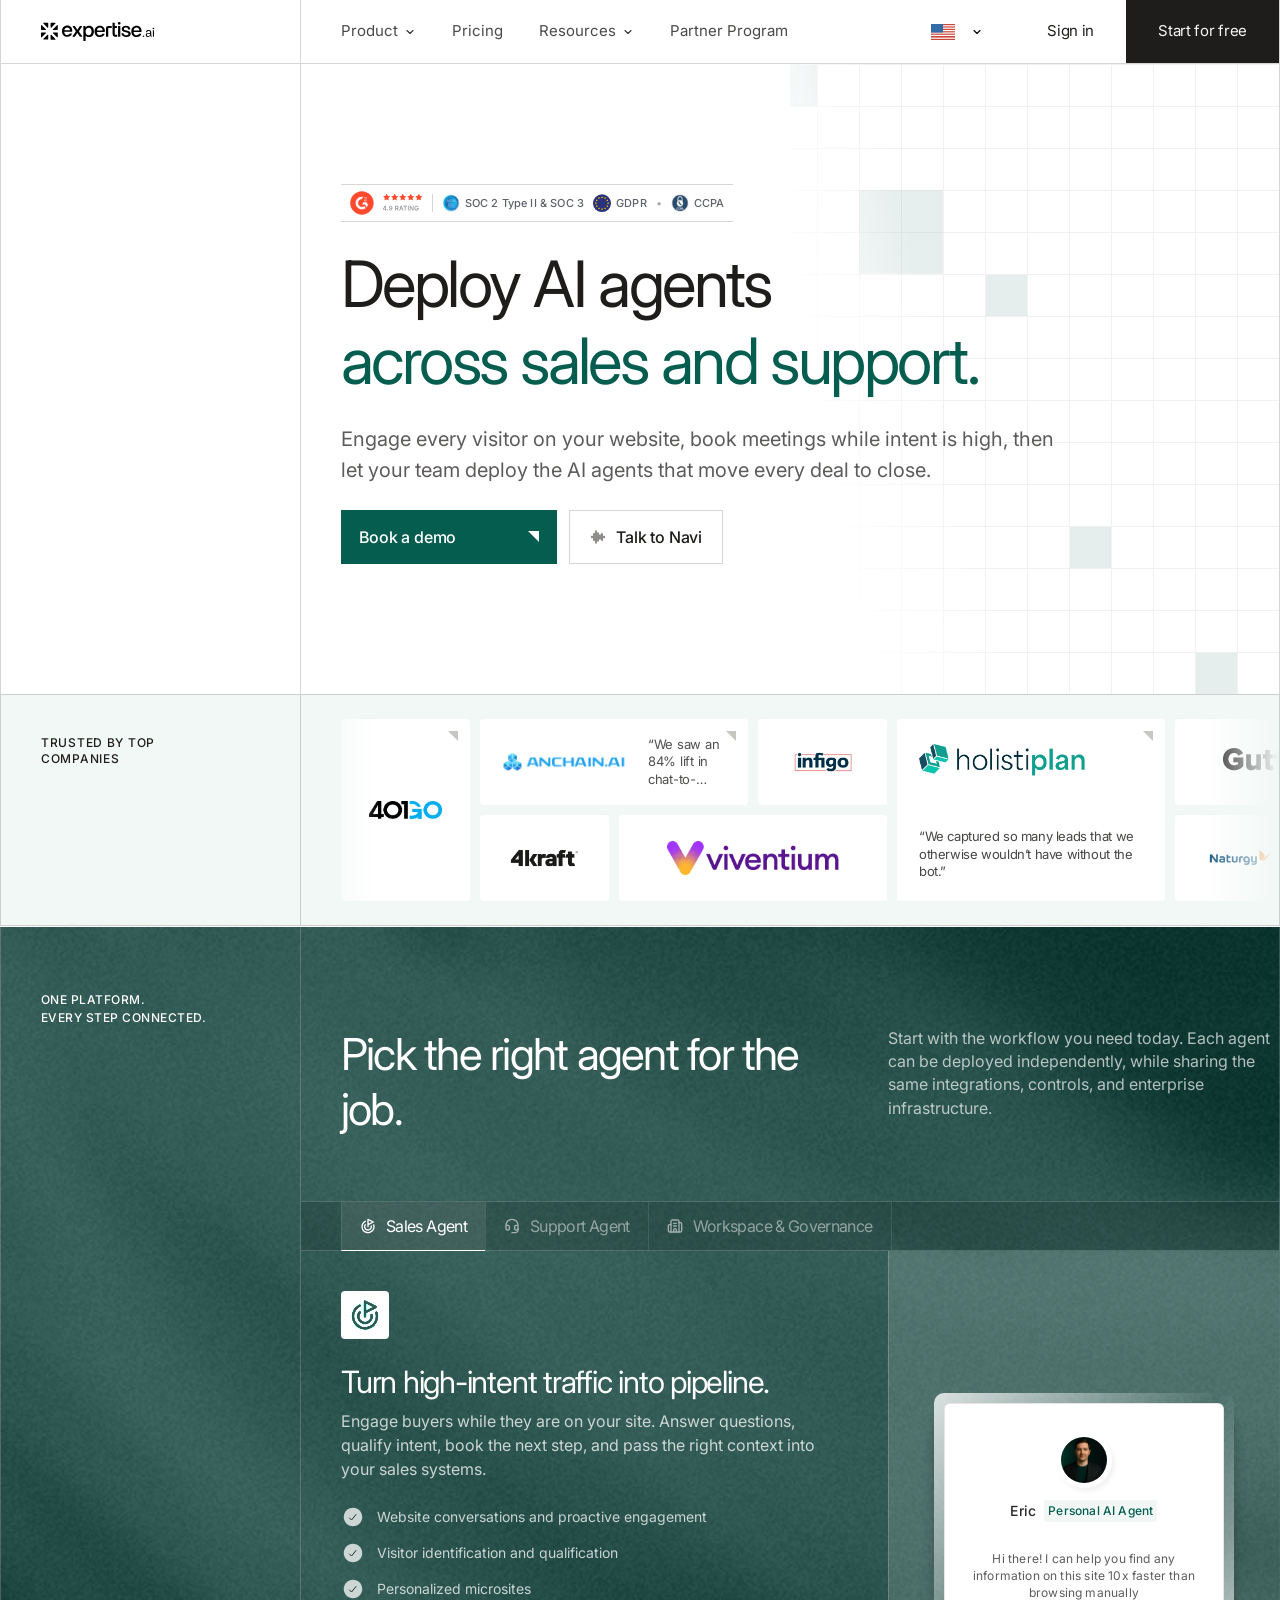
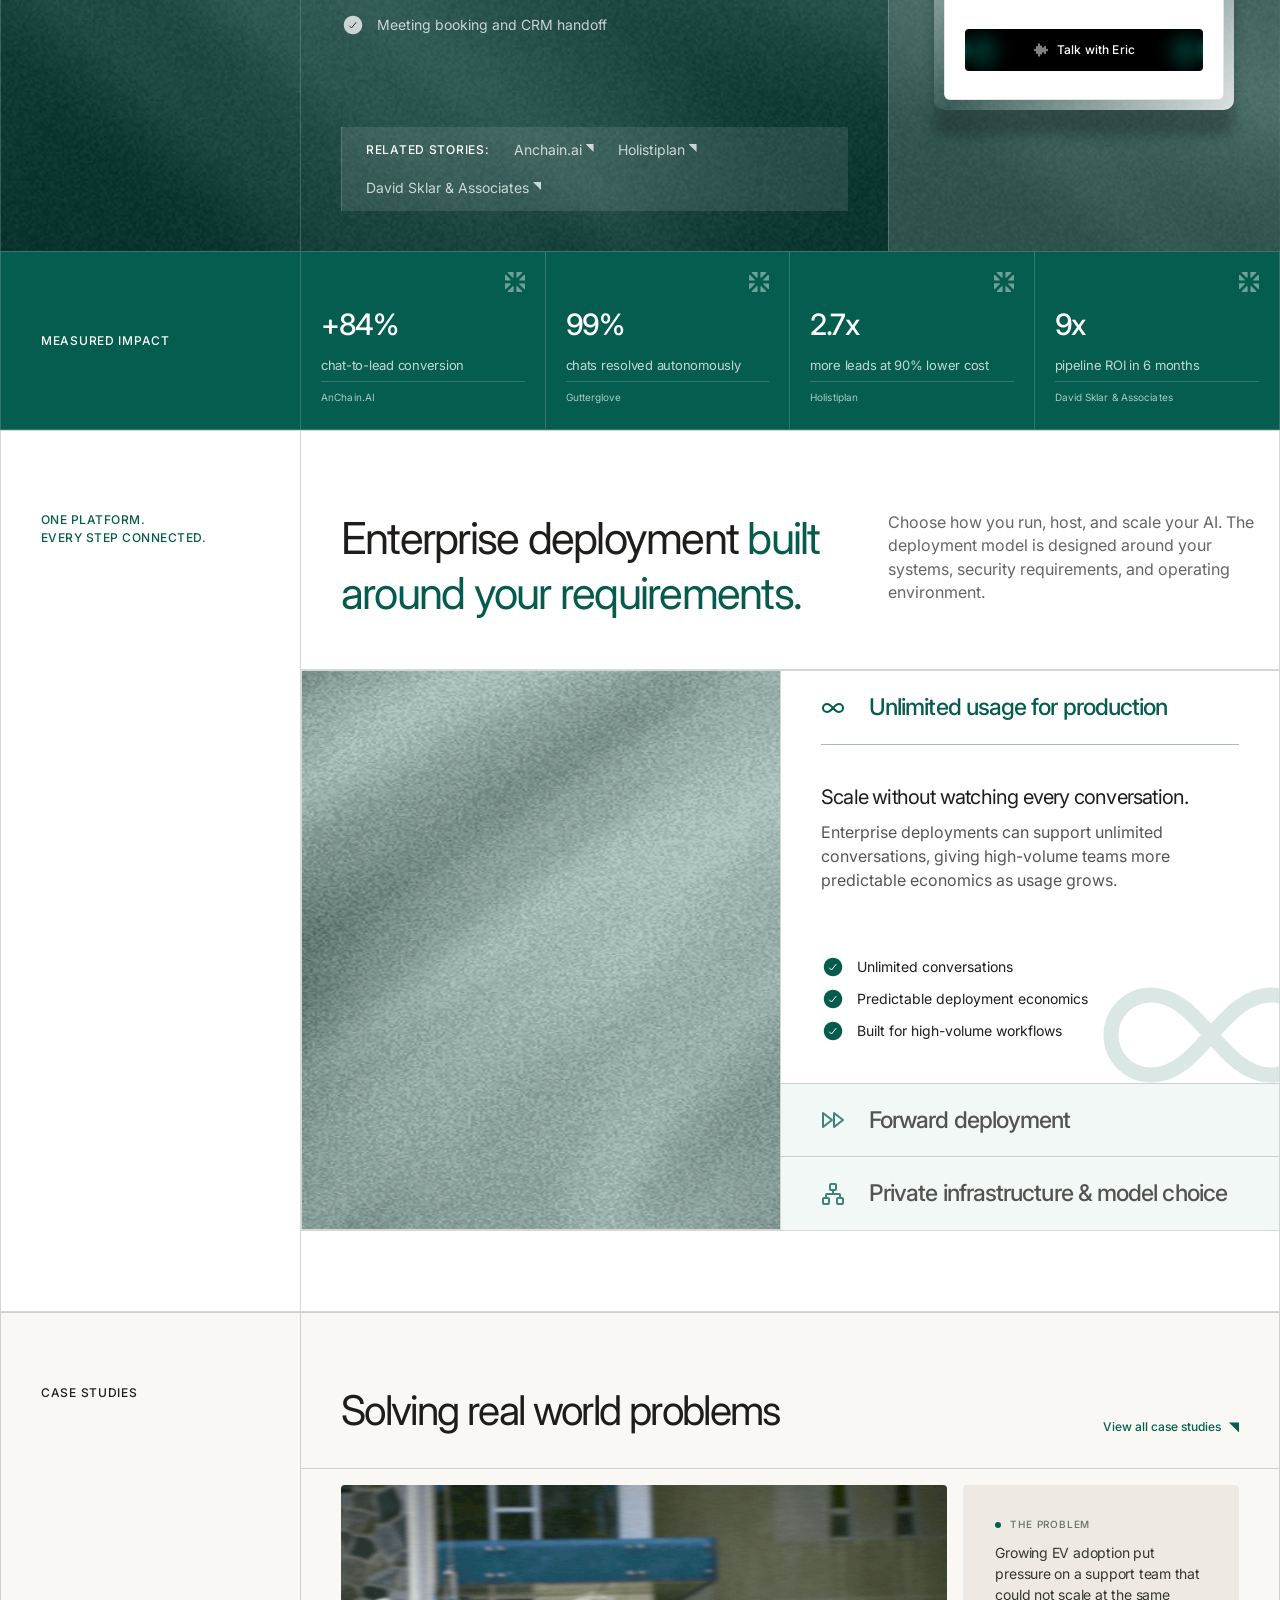
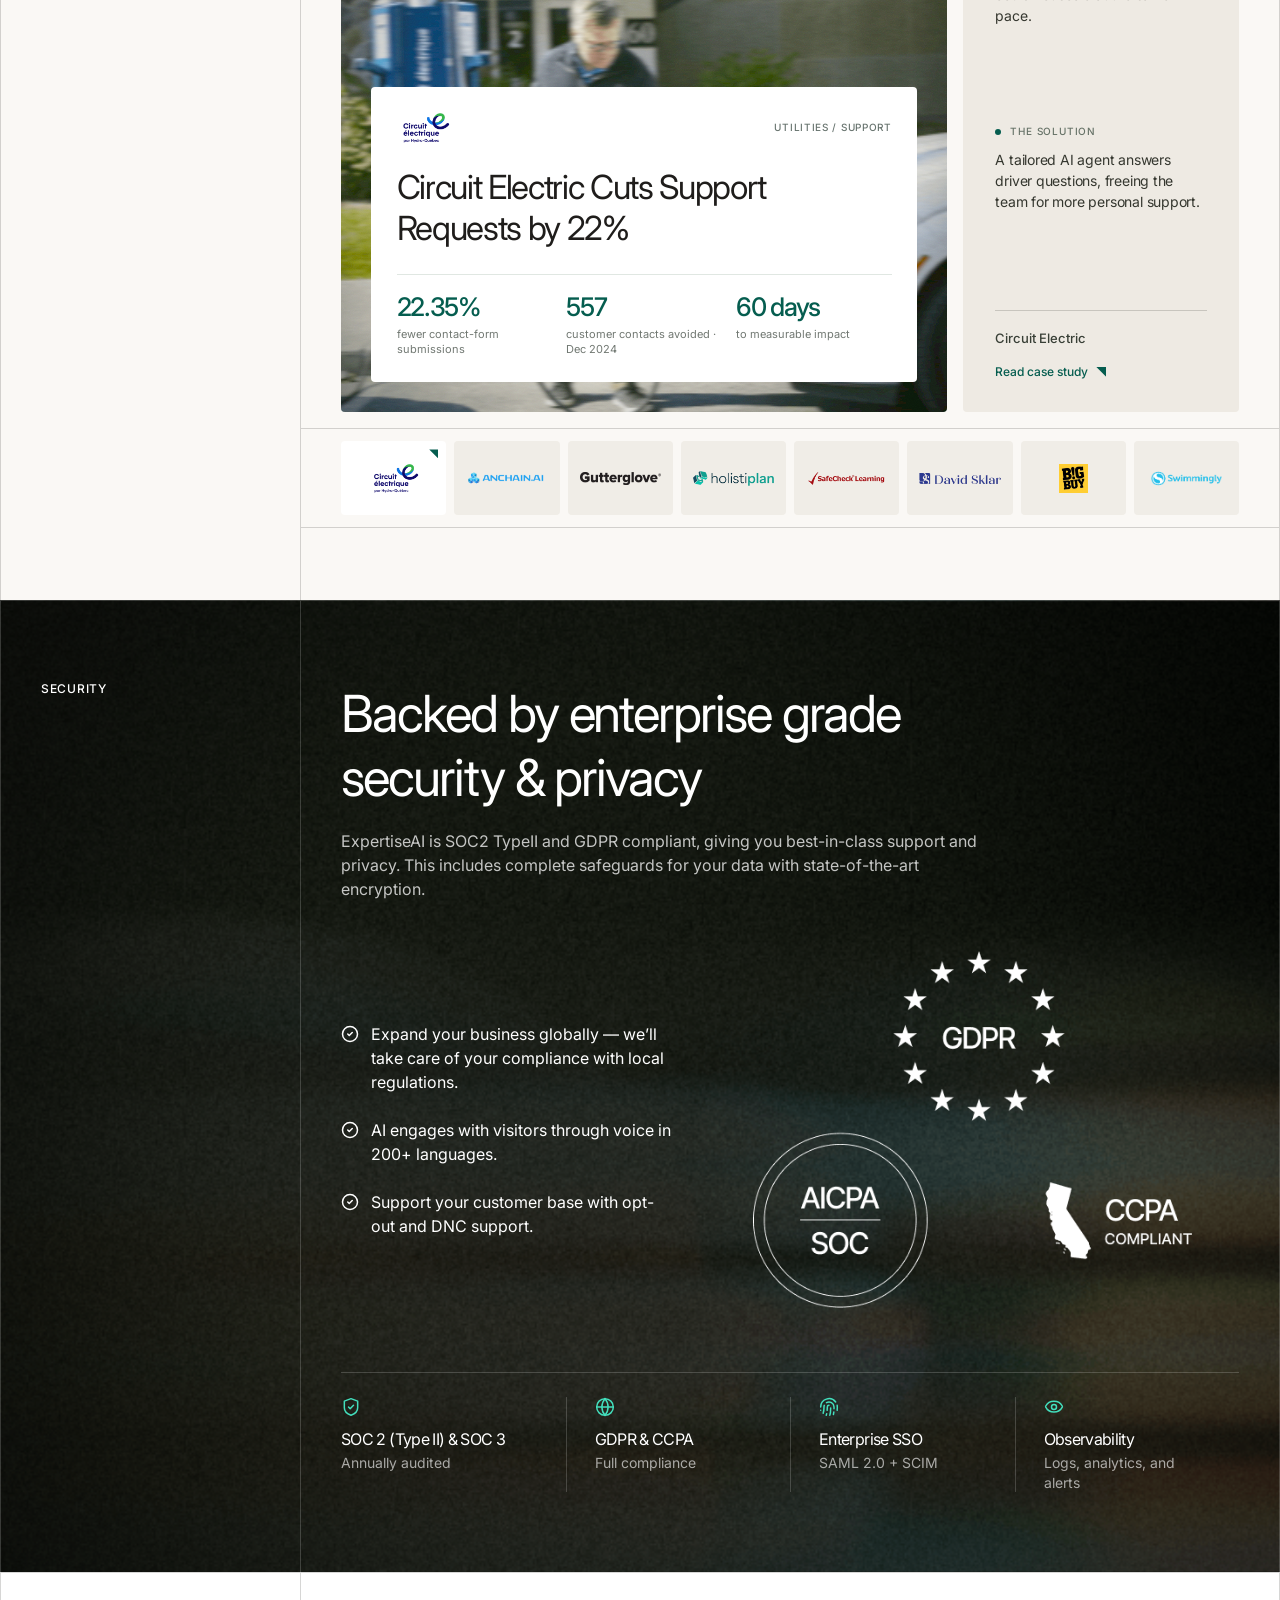
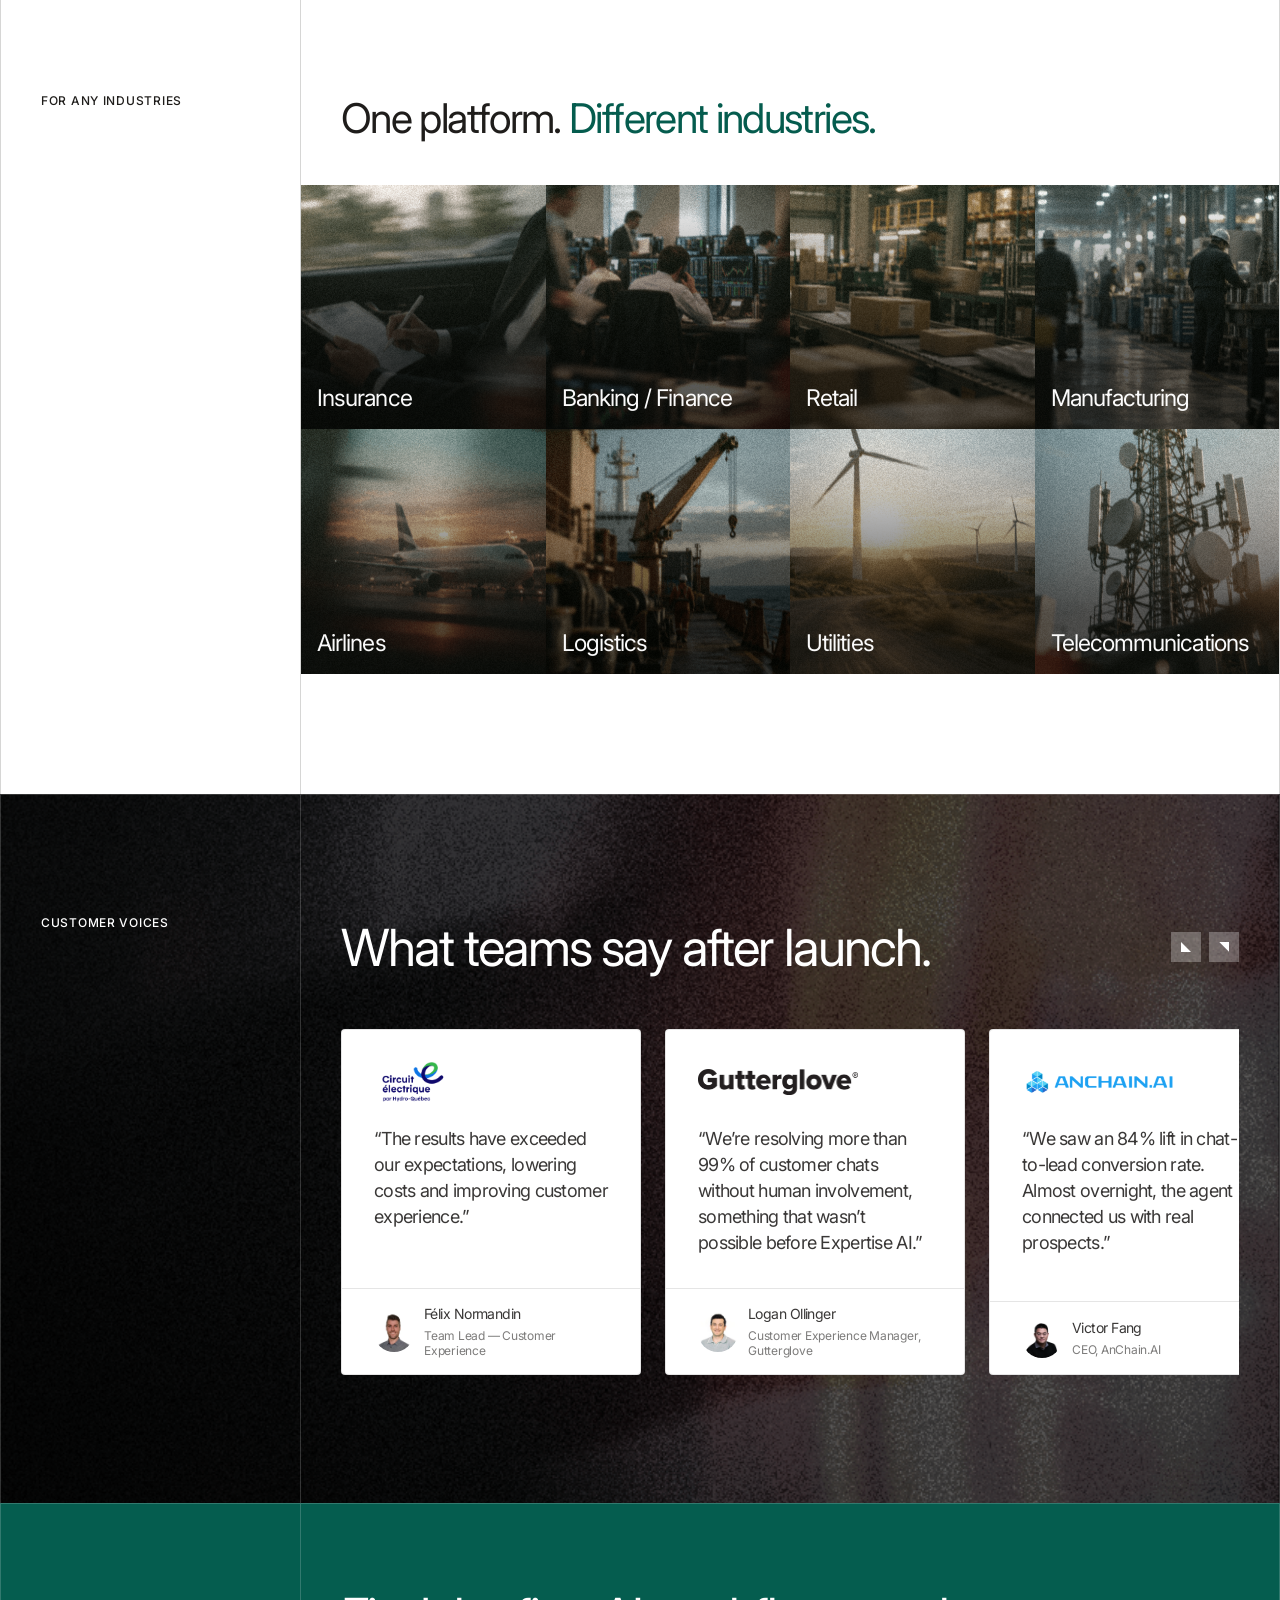
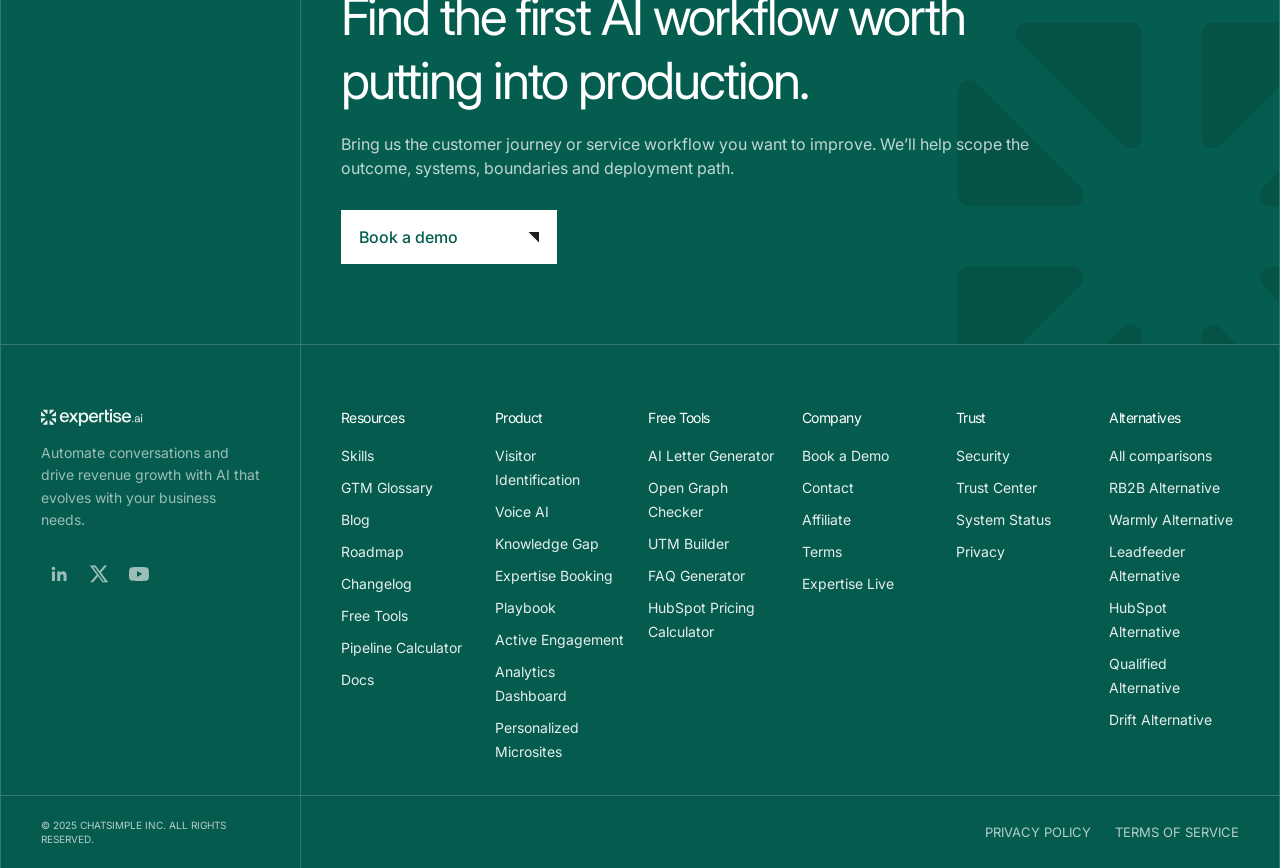
==== commit fc0ce1cc: "V3" ====
--- a/index.html
+++ b/index.html
@@ -100,7 +100,21 @@
             <p class="hero-copy">
               Engage every visitor on your website, book meetings while intent is high, then let your team deploy the AI agents that move every deal to close.
             </p>
-            <a class="hero-demo-cta" href="https://meetings.hubspot.com/nick-raja/expertise-ai" target="_blank" rel="noopener"><span class="hero-demo-label">Book a demo</span><span class="hero-demo-arrow" aria-hidden="true"></span></a>
+            <div class="hero-actions">
+              <a class="hero-demo-cta" href="https://meetings.hubspot.com/nick-raja/expertise-ai" target="_blank" rel="noopener"><span class="hero-demo-label">Book a demo</span><span class="hero-demo-arrow" aria-hidden="true"></span></a>
+              <button class="hero-navi-cta" type="button">
+                <svg class="hero-navi-icon" viewBox="0 0 16 16" width="16" height="16" fill="none" aria-hidden="true">
+                  <path d="M6 2V14" stroke="currentColor" stroke-linecap="square"/>
+                  <path d="M4 4.667V11.334" stroke="currentColor" stroke-linecap="square"/>
+                  <path d="M8 4V12" stroke="currentColor" stroke-linecap="square"/>
+                  <path d="M10 6V10" stroke="currentColor" stroke-linecap="square"/>
+                  <path d="M12 4.667V11.334" stroke="currentColor" stroke-linecap="square"/>
+                  <path d="M14 7.333V8.666" stroke="currentColor" stroke-linecap="square"/>
+                  <path d="M2 7.333V8.666" stroke="currentColor" stroke-linecap="square"/>
+                </svg>
+                <span>Talk to Navi</span>
+              </button>
+            </div>
           </div>
         <div class="stats-grid hero-stats-grid" aria-hidden="true">
           <a href="https://www.expertise.ai/live/case-studies/anchain-ai" target="_blank" rel="noopener" class="stat-card">
@@ -383,7 +397,6 @@
                 <div class="agents-card-person">
                   <div class="agents-card-avatar">
                     <img src="assets/agent-eric.png" alt="" width="56" height="56" />
-                    <img class="agents-card-status" src="assets/agent-status.svg" alt="" width="10" height="10" />
                   </div>
                   <div class="agents-card-title">
                     <span class="agents-card-name">Eric</span>
@@ -475,8 +488,8 @@
     </div>
   </section>
 
-  <!-- ===== ENTERPRISE DEPLOYMENT ===== -->
-  <section class="platform-section" aria-labelledby="platform-title">
+  <!-- ===== ENTERPRISE DEPLOYMENT (legacy green) ===== -->
+  <section class="platform-section" aria-labelledby="platform-title" hidden>
     <div class="section-container split-container platform-layout">
       <aside class="platform-sidebar">
         <p>One platform.<br />Every step connected.</p>
@@ -576,6 +589,107 @@
     </div>
   </section>
 
+  <!-- ===== ENTERPRISE DEPLOYMENT — LIGHT ALTERNATIVE ===== -->
+  <section class="platform-section platform-section--light" aria-labelledby="platform-title-light">
+    <div class="section-container split-container platform-layout">
+      <aside class="platform-sidebar">
+        <p>One platform.<br />Every step connected.</p>
+      </aside>
+      <div class="platform-content">
+        <header class="platform-intro">
+          <h2 id="platform-title-light">Enterprise deployment <span>built around your requirements.</span></h2>
+          <p>Choose how you run, host, and scale your AI. The deployment model is designed around your systems, security requirements, and operating environment.</p>
+        </header>
+
+        <div class="platform-stage">
+          <div class="platform-visual" aria-hidden="true">
+            <img class="platform-visual-img is-active" data-platform-image="usage" src="assets/platform-talk-with-customers.png" alt="" />
+            <img class="platform-visual-img" data-platform-image="forward" src="assets/platform-work-with-teams.png" alt="" />
+            <img class="platform-visual-img" data-platform-image="private" src="assets/platform-act-across-stack.png" alt="" />
+            <span class="platform-visual-shade"></span>
+          </div>
+
+          <div class="platform-accordion" data-platform-accordion>
+            <article class="platform-item is-open" data-platform-item="usage">
+              <button class="platform-item-trigger" type="button" aria-expanded="true">
+                <span class="platform-item-icon" aria-hidden="true">
+                  <svg xmlns="http://www.w3.org/2000/svg" width="24" height="24" viewBox="0 0 24 24" fill="none" stroke="currentColor" stroke-width="2" stroke-linecap="round" stroke-linejoin="round"><path d="M6 16c5 0 7-8 12-8a4 4 0 0 1 0 8c-5 0-7-8-12-8a4 4 0 1 0 0 8"/></svg>
+                </span>
+                <span class="platform-item-title">Unlimited usage for production</span>
+              </button>
+              <div class="platform-item-panel">
+                <div class="platform-item-body">
+                  <div class="platform-item-copy">
+                    <h3>Scale without watching every conversation.</h3>
+                    <p>Enterprise deployments can support unlimited conversations, giving high-volume teams more predictable economics as usage grows.</p>
+                  </div>
+                  <ul class="platform-item-features">
+                    <li><svg class="platform-item-check" width="24" height="24" viewBox="0 0 24 24" fill="none" aria-hidden="true"><path d="M21.25 12C21.25 17.1086 17.1086 21.25 12 21.25C6.89137 21.25 2.75 17.1086 2.75 12C2.75 6.89137 6.89137 2.75 12 2.75C17.1086 2.75 21.25 6.89137 21.25 12Z" fill="currentColor"/><path d="M15 9.5L10.5 15L8.5 13" stroke="#fff" stroke-linecap="round" stroke-linejoin="round"/></svg><span>Unlimited conversations</span></li>
+                    <li><svg class="platform-item-check" width="24" height="24" viewBox="0 0 24 24" fill="none" aria-hidden="true"><path d="M21.25 12C21.25 17.1086 17.1086 21.25 12 21.25C6.89137 21.25 2.75 17.1086 2.75 12C2.75 6.89137 6.89137 2.75 12 2.75C17.1086 2.75 21.25 6.89137 21.25 12Z" fill="currentColor"/><path d="M15 9.5L10.5 15L8.5 13" stroke="#fff" stroke-linecap="round" stroke-linejoin="round"/></svg><span>Predictable deployment economics</span></li>
+                    <li><svg class="platform-item-check" width="24" height="24" viewBox="0 0 24 24" fill="none" aria-hidden="true"><path d="M21.25 12C21.25 17.1086 17.1086 21.25 12 21.25C6.89137 21.25 2.75 17.1086 2.75 12C2.75 6.89137 6.89137 2.75 12 2.75C17.1086 2.75 21.25 6.89137 21.25 12Z" fill="currentColor"/><path d="M15 9.5L10.5 15L8.5 13" stroke="#fff" stroke-linecap="round" stroke-linejoin="round"/></svg><span>Built for high-volume workflows</span></li>
+                  </ul>
+                </div>
+              </div>
+              <span class="platform-item-watermark" aria-hidden="true">
+                  <svg xmlns="http://www.w3.org/2000/svg" viewBox="0 0 24 24" fill="none" stroke="currentColor" stroke-width="1.5" stroke-linecap="round" stroke-linejoin="round"><path d="M6 16c5 0 7-8 12-8a4 4 0 0 1 0 8c-5 0-7-8-12-8a4 4 0 1 0 0 8"/></svg>
+                </span>
+            </article>
+
+            <article class="platform-item" data-platform-item="forward">
+              <button class="platform-item-trigger" type="button" aria-expanded="false">
+                <span class="platform-item-icon" aria-hidden="true">
+                  <svg xmlns="http://www.w3.org/2000/svg" width="24" height="24" viewBox="0 0 24 24" fill="none" stroke="currentColor" stroke-width="2" stroke-linecap="round" stroke-linejoin="round"><polygon points="13 19 22 12 13 5 13 19"/><polygon points="2 19 11 12 2 5 2 19"/></svg>
+                </span>
+                <span class="platform-item-title">Forward deployment</span>
+              </button>
+              <div class="platform-item-panel">
+                <div class="platform-item-body">
+                  <div class="platform-item-copy">
+                    <h3>Work directly with the team deploying your agents.</h3>
+                    <p>Our team works alongside yours to map the workflow, connect systems, test real scenarios, and tune the deployment after launch.</p>
+                  </div>
+                  <ul class="platform-item-features">
+                    <li><svg class="platform-item-check" width="24" height="24" viewBox="0 0 24 24" fill="none" aria-hidden="true"><path d="M21.25 12C21.25 17.1086 17.1086 21.25 12 21.25C6.89137 21.25 2.75 17.1086 2.75 12C2.75 6.89137 6.89137 2.75 12 2.75C17.1086 2.75 21.25 6.89137 21.25 12Z" fill="currentColor"/><path d="M15 9.5L10.5 15L8.5 13" stroke="#fff" stroke-linecap="round" stroke-linejoin="round"/></svg><span>Workflow design and integrations</span></li>
+                    <li><svg class="platform-item-check" width="24" height="24" viewBox="0 0 24 24" fill="none" aria-hidden="true"><path d="M21.25 12C21.25 17.1086 17.1086 21.25 12 21.25C6.89137 21.25 2.75 17.1086 2.75 12C2.75 6.89137 6.89137 2.75 12 2.75C17.1086 2.75 21.25 6.89137 21.25 12Z" fill="currentColor"/><path d="M15 9.5L10.5 15L8.5 13" stroke="#fff" stroke-linecap="round" stroke-linejoin="round"/></svg><span>Evaluation and guardrails</span></li>
+                    <li><svg class="platform-item-check" width="24" height="24" viewBox="0 0 24 24" fill="none" aria-hidden="true"><path d="M21.25 12C21.25 17.1086 17.1086 21.25 12 21.25C6.89137 21.25 2.75 17.1086 2.75 12C2.75 6.89137 6.89137 2.75 12 2.75C17.1086 2.75 21.25 6.89137 21.25 12Z" fill="currentColor"/><path d="M15 9.5L10.5 15L8.5 13" stroke="#fff" stroke-linecap="round" stroke-linejoin="round"/></svg><span>Production launch and ongoing tuning</span></li>
+                  </ul>
+                </div>
+              </div>
+              <span class="platform-item-watermark" aria-hidden="true">
+                  <svg xmlns="http://www.w3.org/2000/svg" viewBox="0 0 24 24" fill="none" stroke="currentColor" stroke-width="1.5" stroke-linecap="round" stroke-linejoin="round"><polygon points="13 19 22 12 13 5 13 19"/><polygon points="2 19 11 12 2 5 2 19"/></svg>
+                </span>
+            </article>
+
+            <article class="platform-item" data-platform-item="private">
+              <button class="platform-item-trigger" type="button" aria-expanded="false">
+                <span class="platform-item-icon" aria-hidden="true">
+                  <svg xmlns="http://www.w3.org/2000/svg" width="24" height="24" viewBox="0 0 24 24" fill="none" stroke="currentColor" stroke-width="2" stroke-linecap="round" stroke-linejoin="round"><rect x="16" y="16" width="6" height="6" rx="1"/><rect x="2" y="16" width="6" height="6" rx="1"/><rect x="9" y="2" width="6" height="6" rx="1"/><path d="M5 16v-3a1 1 0 0 1 1-1h12a1 1 0 0 1 1 1v3"/><path d="M12 12V8"/></svg>
+                </span>
+                <span class="platform-item-title">Private infrastructure &amp; model choice</span>
+              </button>
+              <div class="platform-item-panel">
+                <div class="platform-item-body">
+                  <div class="platform-item-copy">
+                    <h3>Choose where your AI and your data runs.</h3>
+                    <p>Choose where your data is hosted based on your requirements, with options across regions including Canada, the US, and Europe. Use private infrastructure and open-weight models where needed.</p>
+                  </div>
+                  <ul class="platform-item-features">
+                    <li><svg class="platform-item-check" width="24" height="24" viewBox="0 0 24 24" fill="none" aria-hidden="true"><path d="M21.25 12C21.25 17.1086 17.1086 21.25 12 21.25C6.89137 21.25 2.75 17.1086 2.75 12C2.75 6.89137 6.89137 2.75 12 2.75C17.1086 2.75 21.25 6.89137 21.25 12Z" fill="currentColor"/><path d="M15 9.5L10.5 15L8.5 13" stroke="#fff" stroke-linecap="round" stroke-linejoin="round"/></svg><span>Flexible data residency across supported regions</span></li>
+                    <li><svg class="platform-item-check" width="24" height="24" viewBox="0 0 24 24" fill="none" aria-hidden="true"><path d="M21.25 12C21.25 17.1086 17.1086 21.25 12 21.25C6.89137 21.25 2.75 17.1086 2.75 12C2.75 6.89137 6.89137 2.75 12 2.75C17.1086 2.75 21.25 6.89137 21.25 12Z" fill="currentColor"/><path d="M15 9.5L10.5 15L8.5 13" stroke="#fff" stroke-linecap="round" stroke-linejoin="round"/></svg><span>Open-weight model support</span></li>
+                    <li><svg class="platform-item-check" width="24" height="24" viewBox="0 0 24 24" fill="none" aria-hidden="true"><path d="M21.25 12C21.25 17.1086 17.1086 21.25 12 21.25C6.89137 21.25 2.75 17.1086 2.75 12C2.75 6.89137 6.89137 2.75 12 2.75C17.1086 2.75 21.25 6.89137 21.25 12Z" fill="currentColor"/><path d="M15 9.5L10.5 15L8.5 13" stroke="#fff" stroke-linecap="round" stroke-linejoin="round"/></svg><span>Dedicated infrastructure, including VPS options</span></li>
+                  </ul>
+                </div>
+              </div>
+              <span class="platform-item-watermark" aria-hidden="true">
+                  <svg xmlns="http://www.w3.org/2000/svg" viewBox="0 0 24 24" fill="none" stroke="currentColor" stroke-width="1.5" stroke-linecap="round" stroke-linejoin="round"><rect x="16" y="16" width="6" height="6" rx="1"/><rect x="2" y="16" width="6" height="6" rx="1"/><rect x="9" y="2" width="6" height="6" rx="1"/><path d="M5 16v-3a1 1 0 0 1 1-1h12a1 1 0 0 1 1 1v3"/><path d="M12 12V8"/></svg>
+                </span>
+            </article>
+          </div>
+        </div>
+      </div>
+    </div>
+  </section>
+
   <!-- ===== SECTION 3: TRUSTED BY ===== -->
   <section class="trusted-section">
     <div class="section-container split-container trusted-layout">
@@ -780,6 +894,63 @@
           <a class="story-stage-cta" data-story-link href="https://www.expertise.ai/live/case-studies/circuit-electric" target="_blank" rel="noopener">Read case study <span class="story-link-arrow" aria-hidden="true"></span></a>
         </div>
       </div>
+      </div>
+    </div>
+  </section>
+
+  <!-- ===== SECTION 3C: CASE STUDIES — INTERACTIVE EDITORIAL ALTERNATIVE ===== -->
+  <section class="case-studies-alt-section" aria-labelledby="stories-alt-title">
+    <div class="section-container split-container case-studies-alt-layout">
+      <aside class="case-studies-alt-sidebar"><p>Case studies</p></aside>
+      <div class="case-studies-alt-content">
+        <div class="case-studies-alt-intro">
+          <h2 id="stories-alt-title">Solving real world problems</h2>
+          <a class="view-all-case-studies" href="https://www.expertise.ai/live/case-studies" target="_blank" rel="noopener">View all case studies <span aria-hidden="true"></span></a>
+        </div>
+
+        <svg width="0" height="0" aria-hidden="true" focusable="false" style="position:absolute"><defs><filter id="case-photo-soften" x="-10%" y="-10%" width="120%" height="120%"><feGaussianBlur stdDeviation="2.5 0.35" /></filter></defs></svg>
+        <div class="case-studies-showcase" id="case-studies-active" aria-live="polite" aria-atomic="true" style="--case-image: url('assets/story-bg-circuit-electric.png')">
+          <article class="case-studies-primary">
+            <div class="case-studies-media" aria-hidden="true"></div>
+            <div class="case-studies-copy-wrap">
+              <div class="case-studies-copy-head">
+                <img data-case-logo src="assets/logo-circuit-electric.png" alt="Circuit Electric" />
+                <p data-case-category>Utilities / Support</p>
+              </div>
+              <h3 data-case-title>Circuit Electric Cuts Support Requests by 22%</h3>
+              <dl class="case-studies-metrics">
+                <div><dt data-case-metric-value="1">22.35%</dt><dd data-case-metric-caption="1">fewer contact-form submissions</dd></div>
+                <div><dt data-case-metric-value="2">557</dt><dd data-case-metric-caption="2">customer contacts avoided · Dec 2024</dd></div>
+                <div><dt data-case-metric-value="3">60 days</dt><dd data-case-metric-caption="3">to measurable impact</dd></div>
+              </dl>
+            </div>
+          </article>
+          <aside class="case-studies-highlight">
+            <div class="case-studies-highlight-block">
+              <p class="case-studies-highlight-label">The problem</p>
+              <p class="case-studies-highlight-summary" data-case-problem>Growing EV adoption put pressure on a support team that could not scale at the same pace.</p>
+            </div>
+            <div class="case-studies-highlight-block">
+              <p class="case-studies-highlight-label">The solution</p>
+              <p class="case-studies-highlight-summary" data-case-solution>A tailored AI agent answers driver questions, freeing the team for more personal support.</p>
+            </div>
+            <div class="case-studies-highlight-footer">
+              <span data-case-company>Circuit Electric</span>
+              <a class="case-studies-read-link" data-case-link href="https://www.expertise.ai/live/case-studies/circuit-electric" target="_blank" rel="noopener">Read case study <span aria-hidden="true"></span></a>
+            </div>
+          </aside>
+        </div>
+
+        <div class="case-studies-pickers" aria-label="Choose a customer case study">
+          <button class="case-studies-picker is-active" aria-controls="case-studies-active" aria-pressed="true" type="button" data-case-index="01" data-case-problem="Growing EV adoption put pressure on a support team that could not scale at the same pace." data-case-solution="A tailored AI agent answers driver questions, freeing the team for more personal support." data-case-logo="assets/logo-circuit-electric.png" data-case-logo-alt="Circuit Electric" data-case-bg="assets/story-bg-circuit-electric.png" data-case-category="Utilities / Support" data-case-title="Circuit Electric Cuts Support Requests by 22%" data-case-href="https://www.expertise.ai/live/case-studies/circuit-electric" data-case-metric-1-value="22.35%" data-case-metric-1-caption="fewer contact-form submissions" data-case-metric-2-value="557" data-case-metric-2-caption="customer contacts avoided · Dec 2024" data-case-metric-3-value="60 days" data-case-metric-3-caption="to measurable impact"><img src="assets/logo-circuit-electric.png" alt="Circuit Electric" /></button>
+          <button class="case-studies-picker" aria-controls="case-studies-active" aria-pressed="false" type="button" data-case-index="02" data-case-problem="High-intent website conversations went unnoticed, leaving sales teams following up too late." data-case-solution="Daily lead summaries and HubSpot integration turn previously overlooked website conversations into timely, informed sales follow-up." data-case-logo="assets/client-anchain.svg" data-case-logo-alt="AnChain.AI" data-case-bg="assets/story-bg-anchain.jpg" data-case-category="Technology / Sales" data-case-title="AnChain.AI Increases Conversion by 84%" data-case-href="https://www.expertise.ai/live/case-studies/anchain-ai" data-case-metric-1-value="+84%" data-case-metric-1-caption="chat-to-lead conversion" data-case-metric-2-value="85%" data-case-metric-2-caption="faster first touch" data-case-metric-3-value="492" data-case-metric-3-caption="qualified signals · 6 months"><img src="assets/client-anchain.svg" alt="AnChain.AI" /></button>
+          <button class="case-studies-picker" aria-controls="case-studies-active" aria-pressed="false" type="button" data-case-index="03" data-case-problem="Customers struggled to find the right products, overwhelming support with repetitive questions." data-case-solution="Dedicated AI agents for each brand help customers choose the right products while freeing the support team from repetitive questions." data-case-logo="assets/client-gutterglove.png" data-case-logo-alt="Gutterglove" data-case-bg="assets/story-bg-gutterglove.jpg" data-case-category="Manufacturing / Support" data-case-title="Gutterglove Automates 99% of Customer Chats" data-case-href="https://www.expertise.ai/live/case-studies/gutterglove" data-case-metric-1-value="&gt;99%" data-case-metric-1-caption="chats resolved autonomously" data-case-metric-2-value="21%" data-case-metric-2-caption="fewer support interactions · YoY" data-case-metric-3-value="~30 min" data-case-metric-3-caption="initial setup time"><img src="assets/client-gutterglove.png" alt="Gutterglove" /></button>
+          <button class="case-studies-picker" aria-controls="case-studies-active" aria-pressed="false" type="button" data-case-index="04" data-case-problem="Traditional chat flows missed early-stage visitors, while events were expensive to scale." data-case-solution="Visitor identification reveals engaged prospects beyond form fills, giving the marketing team new opportunities without disrupting existing sales workflows." data-case-logo="assets/client-holistiplan.webp" data-case-logo-alt="Holistiplan" data-case-bg="assets/story-bg-holistiplan.jpg" data-case-category="Financial Services SaaS / Sales" data-case-title="Holistiplan: 2.7× More Leads, 90% Lower Cost" data-case-href="https://www.expertise.ai/live/case-studies/holistiplan" data-case-metric-1-value="2.7×" data-case-metric-1-caption="more leads" data-case-metric-2-value="90%" data-case-metric-2-caption="lower cost" data-case-metric-3-value="543" data-case-metric-3-caption="visitor leads captured"><img src="assets/client-holistiplan.webp" alt="Holistiplan" /></button>
+          <button class="case-studies-picker" aria-controls="case-studies-active" aria-pressed="false" type="button" data-case-index="05" data-case-problem="Repetitive pricing and registration questions stretched a small support team and slowed purchases." data-case-solution="Instant guidance on pricing, registration and checkout helps learners buy with confidence and directs corporate customers to the right team." data-case-logo="assets/logo-safecheck.png" data-case-logo-alt="SafeCheck" data-case-bg="assets/story-bg-safecheck.jpg" data-case-category="Training &amp; Compliance / Sales + Support" data-case-title="SafeCheck Increases Corporate Leads by 50%" data-case-href="https://www.expertise.ai/live/case-studies/safecheck" data-case-metric-1-value="50%" data-case-metric-1-caption="increase in corporate inbound leads" data-case-metric-2-value="80%+" data-case-metric-2-caption="customer queries resolved by AI" data-case-metric-3-value="60 days" data-case-metric-3-caption="to measurable impact"><img src="assets/logo-safecheck.png" alt="SafeCheck" /></button>
+          <button class="case-studies-picker" aria-controls="case-studies-active" aria-pressed="false" type="button" data-case-index="06" data-case-problem="Visitors seeking debt advice after hours could not reach live agents to book consultations." data-case-solution="Visitors seeking debt advice after hours can engage immediately and book consultations directly, instead of waiting for the team to come online." data-case-logo="assets/client-david-sklar.webp" data-case-logo-alt="David Sklar &amp; Associates" data-case-bg="assets/story-bg-david-sklar.jpg" data-case-category="Financial Services / Sales" data-case-title="David Sklar Generates 5× ROI After Hours" data-case-href="https://www.expertise.ai/live/case-studies/david-sklar" data-case-metric-1-value="5×" data-case-metric-1-caption="ROI from after-hours deployment" data-case-metric-2-value="20%" data-case-metric-2-caption="AI conversations → consultations" data-case-metric-3-value="24%" data-case-metric-3-caption="consultations → signed engagements"><img src="assets/client-david-sklar.webp" alt="David Sklar &amp; Associates" /></button>
+          <button class="case-studies-picker" aria-controls="case-studies-active" aria-pressed="false" type="button" data-case-index="08" data-case-problem="A complex catalog and limited support availability made navigation and lead qualification difficult." data-case-solution="Around-the-clock guidance helps diverse ecommerce audiences navigate a complex catalog while capturing leads and handling routine support questions." data-case-logo="assets/logo-bigbuy.jpg" data-case-logo-alt="BigBuy" data-case-bg="assets/story-bg-bigbuy.jpg" data-case-category="Ecommerce / Sales + Support" data-case-title="BigBuy Scales AI Lead Capture and Support" data-case-href="https://www.expertise.ai/live/case-studies/big-buy" data-case-metric-1-value="10–20%" data-case-metric-1-caption="repetitive queries automated" data-case-metric-2-value="100–200" data-case-metric-2-caption="tickets offloaded monthly" data-case-metric-3-value="1–2%" data-case-metric-3-caption="projected lift in lead conversion"><img src="assets/logo-bigbuy.jpg" alt="BigBuy" /></button>
+          <button class="case-studies-picker" aria-controls="case-studies-active" aria-pressed="false" type="button" data-case-index="07" data-case-problem="Seasonal support demand and rising per-conversation costs made the existing solution hard to scale." data-case-solution="More flexible understanding of customer questions and guided answers improve self-service for swim teams ahead of the busy season." data-case-logo="assets/logo-swimmingly.png" data-case-logo-alt="Swimmingly" data-case-bg="assets/story-bg-swimmingly.jpg" data-case-category="Sports Software / Support" data-case-title="Swimmingly Raises AI Resolution Rate to 90%" data-case-href="https://www.expertise.ai/live/case-studies/swimmingly" data-case-metric-1-value="90%" data-case-metric-1-caption="automated resolution rate" data-case-metric-2-value="30 days" data-case-metric-2-caption="to measurable impact" data-case-metric-3-value="15 pts" data-case-metric-3-caption="lift in automated resolution"><img src="assets/logo-swimmingly.png" alt="Swimmingly" /></button>
+        </div>
       </div>
     </div>
   </section>
--- a/styles.css
+++ b/styles.css
@@ -21,7 +21,7 @@
   --off-white: #f5f5f5;
   --font: 'Inter', sans-serif;
   --nav-h: 64px;
-  --container-max: 1920px;
+  --container-max: 1540px;
   --layout-rail: 300px;
   --page-gutter: 40px;
   --content-max: 100%;
@@ -31,11 +31,19 @@
 }
 
 /* Every section shares this outer frame. Backgrounds may remain full-bleed,
-   while the split layout and its content stop growing at 1920px. */
+   while the split layout and its content stop growing at the shared maximum. */
 .section-container {
   width: 100%;
   max-width: var(--container-max);
   margin-inline: auto;
+  border-inline: var(--outline-width) solid var(--container-outline, var(--outline-light));
+}
+
+/* Match the sidebar divider on dark sections as well as light sections. */
+:is(.agents-section, .abstract-section, .impact-section, .platform-section,
+    .trusted-section, .security-section, .testimonials-section,
+    .closing-cta-section, .footer) > .section-container {
+  --container-outline: var(--outline-dark);
 }
 
 .split-container {
@@ -51,7 +59,7 @@
   width: 100%;
   background: var(--green-platform);
   color: var(--white);
-  border-top: var(--outline-width) solid var(--outline-dark);
+  border-block: var(--outline-width) solid var(--outline-dark);
 }
 
 .platform-sidebar {
@@ -76,7 +84,7 @@
   display: flex;
   flex-direction: column;
   gap: 48px;
-  padding: 80px var(--page-gutter) 0 0;
+  padding: 80px 0;
 }
 
 .platform-intro {
@@ -111,6 +119,7 @@
   align-items: stretch;
   min-width: 0;
   overflow: clip;
+  border-block: var(--outline-width) solid var(--outline-dark);
 }
 
 .platform-visual {
@@ -122,15 +131,21 @@
   height: auto;
   overflow: hidden;
   border: var(--outline-width) solid var(--outline-dark);
-  background: rgba(0, 0, 0, 0.15);
+  background: transparent;
+  padding: 0;
 }
 
 .platform-visual-img {
   position: absolute;
-  inset: 0;
-  width: 100%;
-  height: 100%;
+  /* Bleed 1px past the box so subpixel gaps never show around the frame. */
+  inset: -1px;
+  display: block;
+  width: calc(100% + 2px);
+  height: calc(100% + 2px);
+  max-width: none;
+  max-height: none;
   object-fit: cover;
+  object-position: center;
   opacity: 0;
   transition: opacity 0.35s ease;
 }
@@ -138,10 +153,7 @@
 .platform-visual-img.is-active { opacity: 1; }
 
 .platform-visual-shade {
-  position: absolute;
-  inset: 0;
-  background: rgba(5, 93, 79, 0.25);
-  pointer-events: none;
+  display: none;
 }
 
 .platform-accordion {
@@ -303,6 +315,92 @@
   display: block;
   width: 100%;
   height: 100%;
+}
+
+.platform-section--light {
+  background: var(--white);
+  color: var(--dark);
+  border-block-color: var(--outline-light);
+}
+
+.platform-section--light > .section-container {
+  --container-outline: var(--outline-light);
+}
+
+.platform-section--light .platform-sidebar {
+  border-right-color: var(--outline-light);
+  border-bottom-color: var(--outline-light);
+}
+
+.platform-section--light .platform-sidebar p {
+  color: var(--green-text);
+}
+
+.platform-section--light .platform-intro h2 {
+  color: var(--dark);
+}
+
+.platform-section--light .platform-intro h2 span {
+  color: var(--green-text);
+}
+
+.platform-section--light .platform-intro p {
+  color: var(--dark);
+}
+
+.platform-section--light .platform-stage {
+  border-block-color: var(--outline-light);
+}
+
+.platform-section--light .platform-visual {
+  border-color: var(--outline-light);
+}
+
+.platform-section--light .platform-item {
+  background: #f2f8f5;
+  border-top-color: var(--outline-light);
+}
+
+.platform-section--light .platform-item.is-open {
+  background: var(--white);
+}
+
+.platform-section--light .platform-item-trigger {
+  color: var(--dark);
+}
+
+.platform-section--light .platform-item-icon {
+  color: var(--green-text);
+}
+
+.platform-section--light .platform-item.is-open .platform-item-title {
+  color: var(--green-text);
+}
+
+.platform-section--light .platform-item.is-open .platform-item-body {
+  border-top-color: color-mix(in srgb, var(--green-text) 22%, var(--outline-light));
+}
+
+.platform-section--light .platform-item-copy h3,
+.platform-section--light .platform-item-copy p,
+.platform-section--light .platform-item-features li {
+  color: var(--dark);
+}
+
+.platform-section--light .platform-item-check {
+  display: block;
+  flex: 0 0 24px;
+  width: 24px;
+  height: 24px;
+  color: var(--green-text);
+}
+
+.platform-section--light .platform-item-watermark {
+  color: var(--green-deep);
+}
+
+.platform-section--light .platform-item.is-open .platform-item-watermark {
+  opacity: 0.14;
 }
 
 /* =============================================
@@ -779,6 +877,9 @@
    CLOSING CTA
    ============================================= */
 .closing-cta-section {
+  position: relative;
+  isolation: isolate;
+  overflow: hidden;
   width: 100%;
   background: var(--green-deep);
   color: var(--white);
@@ -1307,6 +1408,279 @@
   .story-stage-content { padding: 24px; }
   .story-index { grid-template-columns: repeat(2, minmax(0, 1fr)); }
   .story-logo-link { min-height: 88px; padding: 14px; }
+}
+
+/* =============================================
+   CASE STUDIES — INTERACTIVE EDITORIAL SHOWCASE
+   ============================================= */
+.case-studies-alt-section {
+  --case-section-space: 72px;
+  font-family: var(--font);
+  background: #faf8f5;
+  color: var(--dark);
+  border-top: var(--outline-width) solid var(--outline-light);
+  scroll-margin-top: var(--nav-h);
+}
+.case-studies-alt-sidebar {
+  width: var(--layout-rail);
+  flex-shrink: 0;
+  padding: var(--case-section-space) var(--page-gutter);
+  border-right: var(--outline-width) solid var(--outline-light);
+}
+.case-studies-alt-sidebar p {
+  margin: 0;
+  font-size: 12px;
+  font-weight: 500;
+  line-height: 1.35;
+  letter-spacing: .06em;
+  text-transform: uppercase;
+}
+.case-studies-alt-content {
+  flex: 1;
+  min-width: 0;
+  height: auto;
+  min-height: 620px;
+  padding: var(--case-section-space) 0;
+  display: grid;
+  grid-template-rows: auto 560px auto;
+  gap: 0;
+  justify-items: start;
+}
+.case-studies-alt-content > * { width: 100%; max-width: var(--content-max); min-width: 0; }
+.case-studies-alt-intro {
+  padding-inline: var(--page-gutter);
+  margin-bottom: 32px;
+  display: flex;
+  align-items: flex-end;
+  justify-content: space-between;
+  gap: 24px;
+}
+.case-studies-alt-intro h2 {
+  margin: 0;
+  max-width: 650px;
+  font-size: clamp(32px, 3.2vw, 46px);
+}
+.case-studies-alt-intro .view-all-case-studies {
+  gap: 8px;
+  margin: 0;
+  padding-bottom: 0;
+  border-bottom: 0;
+  font-size: 12px;
+  text-decoration: none;
+}
+.case-studies-alt-intro .view-all-case-studies:hover {
+  text-decoration: underline;
+  text-underline-offset: 4px;
+}
+.case-studies-showcase {
+  height: 560px;
+  display: grid;
+  grid-template-columns: minmax(0, 2.2fr) minmax(235px, 1fr);
+  gap: 16px;
+  min-height: 0;
+  border: 0;
+  border-top: var(--outline-width) solid var(--outline-light);
+  border-radius: 0;
+  padding: 16px var(--page-gutter);
+}
+.case-studies-primary {
+  position: relative;
+  isolation: isolate;
+  display: flex;
+  align-items: flex-end;
+  padding: 36px 30px 30px;
+  overflow: hidden;
+  border: 0;
+  border-radius: 4px;
+  background: #c1d8cf;
+  min-width: 0;
+}
+.case-studies-media {
+  position: absolute;
+  inset: -12px;
+  z-index: -2;
+  background: var(--case-image) center / cover;
+  filter: url("#case-photo-soften") saturate(1.45) brightness(1.12);
+}
+.case-studies-primary::after {
+  content: "";
+  position: absolute;
+  inset: 0;
+  z-index: -1;
+  pointer-events: none;
+  background-image: url("data:image/svg+xml,%3Csvg viewBox='0 0 160 160' xmlns='http://www.w3.org/2000/svg'%3E%3Cfilter id='n'%3E%3CfeTurbulence type='fractalNoise' baseFrequency='.85' numOctaves='3' stitchTiles='stitch'/%3E%3C/filter%3E%3Cpath fill='%23fff' filter='url(%23n)' opacity='.6' d='M0 0h160v160H0z'/%3E%3C/svg%3E");
+  background-size: 120px;
+  mix-blend-mode: soft-light;
+  opacity: .42;
+}
+.case-studies-copy-wrap {
+  width: 100%;
+  padding: clamp(20px, 2vw, 30px);
+  background: #fff;
+  border: 0;
+  border-radius: 4px;
+  box-shadow: none;
+}
+.case-studies-copy-head {
+  display: flex;
+  justify-content: space-between;
+  align-items: center;
+  gap: 16px;
+  margin-bottom: 24px;
+}
+.case-studies-copy-head > p {
+  margin: 0;
+  flex: 0 1 auto;
+  text-align: right;
+  font-size: 10px;
+  font-weight: 500;
+  line-height: 1.35;
+  letter-spacing: .07em;
+  text-transform: uppercase;
+  color: #68746f;
+}
+.case-studies-copy-head img { width: auto; max-width: 145px; height: 30px; object-fit: contain; object-position: left center; }
+.case-studies-copy-wrap h3 {
+  margin: 0;
+  font-size: clamp(26px, 2.6vw, 38px);
+  max-width: 560px;
+}
+.case-studies-metrics {
+  display: grid;
+  grid-template-columns: repeat(3, minmax(0, 1fr));
+  gap: 14px;
+  border-top: 1px solid #e0e7e2;
+  margin: 24px 0 0;
+  padding-top: 18px;
+}
+.case-studies-metrics div { min-width: 0; }
+.case-studies-metrics dt { color: var(--green-deep); font-size: clamp(21px, 2vw, 29px); letter-spacing: -.05em; font-weight: 500; line-height: 1.1; }
+.case-studies-metrics dd { margin: 6px 0 0; font-size: 11px; line-height: 1.35; color: #717872; }
+.case-studies-read-link {
+  display: inline-flex;
+  align-items: center;
+  gap: 8px;
+  font-size: 12px;
+  font-weight: 500;
+  color: var(--green-deep);
+}
+.case-studies-read-link span { width: 10px; height: 10px; background: currentColor; clip-path: polygon(0 0,100% 0,100% 100%); }
+.case-studies-read-link:hover { text-decoration: underline; text-underline-offset: 4px; }
+.case-studies-highlight {
+  display: flex;
+  flex-direction: column;
+  justify-content: space-between;
+  gap: 24px;
+  padding: 32px;
+  background: #eeeae3;
+  border: 0;
+  border-radius: 4px;
+  min-width: 0;
+}
+.case-studies-highlight-label {
+  margin: 0;
+  display: flex;
+  align-items: center;
+  gap: 9px;
+  color: #667267;
+  font-size: 10px;
+  font-weight: 500;
+  letter-spacing: .08em;
+  text-transform: uppercase;
+}
+.case-studies-highlight-label::before { content: ""; width: 6px; height: 6px; background: var(--green-deep); border-radius: 50%; }
+.case-studies-highlight-summary {
+  margin: 10px 0 0;
+  font-family: var(--font);
+  font-size: 14px;
+  line-height: 1.5;
+  letter-spacing: -.015em;
+  color: #35372f;
+}
+.case-studies-highlight-footer {
+  padding-top: 18px;
+  border-top: var(--outline-width) solid var(--outline-light);
+  font-size: 11px;
+  line-height: 1.4;
+  color: #77766b;
+}
+.case-studies-highlight-footer > span { display: block; color: #383f36; font-size: 13px; font-weight: 500; margin-bottom: 16px; }
+.case-studies-pickers {
+  display: grid;
+  grid-template-columns: repeat(8, minmax(0, 1fr));
+  gap: 8px;
+  padding: 12px var(--page-gutter);
+  border: 0;
+  /* This top edge also serves as the showcase's bottom divider. */
+  border-block: var(--outline-width) solid var(--outline-light);
+  border-radius: 0;
+}
+.case-studies-pickers .case-studies-picker {
+  position: relative;
+  display: flex;
+  align-items: center;
+  justify-content: center;
+  min-width: 0;
+  min-height: 74px;
+  padding: 16px 12px;
+  background: #f0ede7;
+  border: 0;
+  border-radius: 4px;
+  transition: background .25s ease, border-color .25s ease;
+}
+.case-studies-picker img { display: block; width: 100%; max-width: 130px; height: 29px; object-fit: contain; filter: none; }
+.case-studies-pickers .case-studies-picker:hover { background: #fff; }
+.case-studies-pickers .case-studies-picker.is-active { background: #fff; }
+.case-studies-picker.is-active::after { content: ""; position: absolute; width: 9px; height: 9px; background: var(--green-deep); top: 8px; right: 8px; clip-path: polygon(0 0, 100% 0, 100% 100%); }
+.case-studies-picker:focus-visible, .case-studies-read-link:focus-visible { outline: 2px solid var(--green-deep); outline-offset: 3px; }
+.case-studies-showcase.is-entering .case-studies-copy-wrap {
+  animation: case-card-rise .85s cubic-bezier(.16, 1, .3, 1) both;
+}
+.case-studies-showcase.is-entering .case-studies-highlight-summary {
+  animation: case-content-enter .5s ease both;
+}
+@keyframes case-card-rise { from { opacity: 0; transform: translateY(100%); } to { opacity: 1; transform: translateY(0); } }
+@keyframes case-content-enter { from { opacity: .35; transform: translateY(5px); } to { opacity: 1; transform: none; } }
+@media (min-width: 1101px) and (max-height: 800px) {
+  .case-studies-alt-section { --case-section-space: 40px; }
+  .case-studies-alt-intro { margin-bottom: 24px; }
+  .case-studies-primary { padding: 24px 22px 0; }
+  .case-studies-copy-wrap { padding: 20px 20px 28px; }
+  .case-studies-copy-head { margin-bottom: 16px; }
+  .case-studies-copy-wrap h3 { font-size: 29px; }
+  .case-studies-metrics { margin-block: 16px 0; padding-top: 14px; }
+  .case-studies-highlight { padding: 24px; }
+  .case-studies-pickers .case-studies-picker { min-height: 64px; }
+}
+@media (max-width: 1100px) {
+  .case-studies-alt-section { --case-section-space: 48px; }
+  .case-studies-alt-content { height: auto; min-height: 0; padding-block: var(--case-section-space); }
+  .case-studies-alt-content { grid-template-rows: auto auto auto; }
+  .case-studies-alt-intro { margin-bottom: 24px; }
+  .case-studies-alt-intro { align-items: flex-start; flex-direction: column; gap: 16px; }
+  .case-studies-showcase { grid-template-columns: 1fr; height: auto; }
+  .case-studies-primary { min-height: 390px; }
+  .case-studies-highlight { gap: 18px; }
+  .case-studies-pickers { grid-template-columns: repeat(4, minmax(0, 1fr)); }
+}
+@media (max-width: 600px) {
+  .case-studies-alt-layout { display: block; }
+  .case-studies-alt-sidebar { width: 100%; padding-block: 24px 0; border-right: 0; }
+  .case-studies-alt-content { padding-block: 36px; }
+  .case-studies-alt-intro h2 { font-size: 34px; }
+  .case-studies-alt-intro .view-all-case-studies { margin: 0; }
+  .case-studies-primary { padding: 40px 12px 0; }
+  .case-studies-copy-wrap { padding: 20px 16px 28px; }
+  .case-studies-copy-wrap h3 { font-size: 28px; }
+  .case-studies-metrics { gap: 10px; }
+  .case-studies-metrics dt { font-size: 22px; }
+  .case-studies-pickers { gap: 5px; padding: 12px var(--page-gutter); }
+  .case-studies-pickers .case-studies-picker { padding: 12px 8px; min-height: 62px; }
+}
+@media (prefers-reduced-motion: reduce) {
+  .case-studies-showcase.is-entering .case-studies-copy-wrap,
+  .case-studies-showcase.is-entering .case-studies-highlight-summary { animation: none; }
+  .case-studies-picker { transition: none; }
 }
 
 html { scroll-behavior: smooth; }
@@ -1740,11 +2114,18 @@
   opacity: 0.72;
 }
 
+.hero-actions {
+  display: flex;
+  flex-wrap: wrap;
+  align-items: stretch;
+  gap: 12px;
+  align-self: flex-start;
+}
+
 .hero-demo-cta {
   display: inline-flex;
   align-items: center;
   justify-content: space-between;
-  align-self: flex-start;
   position: relative;
   isolation: isolate;
   overflow: hidden;
@@ -1786,6 +2167,69 @@
   flex: 0 0 auto;
   background: var(--white);
   clip-path: polygon(0 0, 100% 0, 100% 100%);
+}
+
+.hero-navi-cta {
+  display: inline-flex;
+  align-items: center;
+  justify-content: center;
+  gap: 10px;
+  position: relative;
+  isolation: isolate;
+  overflow: hidden;
+  min-height: 54px;
+  padding: 16px 20px;
+  background: transparent;
+  color: var(--dark);
+  font: inherit;
+  font-size: 16px;
+  font-weight: 500;
+  line-height: 1;
+  letter-spacing: -0.01em;
+  border: var(--outline-width) solid var(--outline-light);
+  cursor: pointer;
+  transition:
+    border-color 0.42s cubic-bezier(0.65, 0, 0.35, 1),
+    color 0.42s cubic-bezier(0.65, 0, 0.35, 1);
+}
+
+.hero-navi-cta::before {
+  content: '';
+  position: absolute;
+  inset: 0;
+  z-index: 0;
+  background: #f2f8f5;
+  transform: scaleX(0);
+  transform-origin: left center;
+  transition: transform 0.42s cubic-bezier(0.65, 0, 0.35, 1);
+}
+
+.hero-navi-cta:hover::before,
+.hero-navi-cta:focus-visible::before {
+  transform: scaleX(1);
+}
+
+.hero-navi-cta > * {
+  position: relative;
+  z-index: 1;
+}
+
+.hero-navi-icon {
+  display: block;
+  flex: 0 0 16px;
+  width: 16px;
+  height: 16px;
+}
+
+.hero-navi-cta:hover,
+.hero-navi-cta:focus-visible {
+  border-color: var(--green-deep);
+  color: var(--green-deep);
+}
+
+.hero-navi-cta:focus-visible {
+  outline: 1px solid var(--green-deep);
+  outline-offset: 2px;
 }
 
 .stats-grid {
@@ -2399,27 +2843,40 @@
 .agents-tabs {
   display: flex;
   flex-wrap: wrap;
-  align-items: center;
-  gap: 0 32px;
+  align-items: stretch;
+  gap: 0;
   padding: 0 var(--page-gutter);
-  background: rgba(0, 0, 0, 0.1);
+  background: rgba(0, 0, 0, 0.14);
   border-top: var(--outline-width) solid var(--outline-dark);
+  border-bottom: var(--outline-width) solid var(--outline-dark);
 }
 
 .agents-tab {
+  position: relative;
   display: inline-flex;
   align-items: center;
-  gap: 12px;
-  padding: 16px 0;
-  color: rgba(255, 255, 255, 0.98);
-  font-size: 18px;
+  gap: 10px;
+  padding: 14px 18px;
+  margin-bottom: calc(var(--outline-width) * -1);
+  color: rgba(255, 255, 255, 0.48);
+  font-size: 16px;
   font-weight: 400;
   letter-spacing: -0.04em;
   line-height: 1.25;
-  opacity: 0.75;
   text-align: left;
-  border-bottom: 4px solid transparent;
-  margin-bottom: -1px;
+  background: transparent;
+  border: 0;
+  border-left: var(--outline-width) solid rgba(255, 255, 255, 0.1);
+  border-bottom: var(--outline-width) solid transparent;
+  cursor: pointer;
+  transition:
+    color 0.18s ease,
+    background-color 0.18s ease,
+    border-color 0.18s ease;
+}
+
+.agents-tab:last-child {
+  border-right: var(--outline-width) solid rgba(255, 255, 255, 0.1);
 }
 
 .agents-tab-icon {
@@ -2427,23 +2884,39 @@
   flex: 0 0 16px;
   width: 16px;
   height: 16px;
+  opacity: 0.55;
+  transition: opacity 0.18s ease;
+}
+
+.agents-tab:hover {
+  color: rgba(255, 255, 255, 0.82);
+  background: rgba(255, 255, 255, 0.04);
+}
+
+.agents-tab:hover .agents-tab-icon {
+  opacity: 0.85;
 }
 
 .agents-tab[aria-selected="true"] {
+  color: var(--white);
+  background: rgba(255, 255, 255, 0.08);
+  border-bottom-color: var(--white);
+}
+
+.agents-tab[aria-selected="true"] .agents-tab-icon {
   opacity: 1;
-  border-bottom-color: var(--white);
 }
 
 .agents-tab:focus-visible {
   outline: 1px solid var(--white);
-  outline-offset: 4px;
+  outline-offset: -1px;
+  z-index: 1;
 }
 
 .agents-panel {
   display: flex;
   align-items: stretch;
   min-width: 0;
-  border-top: var(--outline-width) solid var(--outline-dark);
 }
 
 .agents-copy-stage {
@@ -2636,17 +3109,19 @@
   border-left: var(--outline-width) solid var(--outline-dark);
 }
 
-/* Glass chrome hugs the card; card is scaled 1.2× and the frame grows with it. */
+/* Fit tightly to the agent card; do not stretch to fill .agents-visual. */
 .agents-visual-frame {
   position: relative;
-  width: fit-content;
-  height: fit-content;
-  max-width: calc(100% - 32px);
+  flex: 0 0 auto;
+  align-self: center;
+  width: max-content;
+  height: max-content;
+  max-width: calc(100% - 24px);
   box-sizing: border-box;
   display: flex;
   align-items: center;
   justify-content: center;
-  padding: 12px;
+  padding: 10px;
   border-radius: 10px;
   background-image: linear-gradient(131deg, rgba(255, 255, 255, 0.8) 0%, rgba(255, 255, 255, 0) 50%, rgba(255, 255, 255, 0.8) 100%);
   box-shadow: 0 26px 13px rgba(0, 0, 0, 0.25);
@@ -2657,15 +3132,14 @@
   flex-direction: column;
   align-items: center;
   justify-content: center;
-  gap: 14px;
-  width: max-content;
-  max-width: 280px;
+  gap: 28px;
+  width: 280px;
+  max-width: 100%;
   height: auto;
-  padding: 20px 14px;
+  padding: 28px 20px;
   background: var(--white);
   border: 1px solid rgba(0, 0, 0, 0.1);
   border-radius: 6px;
-  zoom: 1.2;
 }
 
 .agents-card-person {
@@ -2694,15 +3168,6 @@
   height: 100%;
   object-fit: cover;
   border-radius: 50%;
-}
-
-.agents-card-status {
-  position: absolute;
-  right: 3px;
-  bottom: 3px;
-  width: 10px;
-  height: 10px;
-  display: block;
 }
 
 .agents-card-title {
@@ -3373,7 +3838,7 @@
     border-right: 0;
     border-bottom: var(--outline-width) solid var(--outline-dark);
   }
-  .platform-content { width: 100%; padding: 48px 0 0; gap: 32px; }
+  .platform-content { width: 100%; padding: 48px 0; gap: 32px; }
   .platform-intro {
     flex-direction: column;
     align-items: flex-start;
@@ -3420,8 +3885,8 @@
   .industries-content { width: 100%; padding: 64px 0; gap: 32px; }
   .agents-content { width: 100%; padding-top: 48px; }
   .agents-intro { padding-bottom: 24px; }
-  .agents-tabs { gap: 0 20px; }
-  .agents-tab { font-size: 16px; gap: 8px; padding: 14px 0; }
+  .agents-tabs { padding-inline: var(--page-gutter); }
+  .agents-tab { font-size: 15px; gap: 8px; padding: 13px 14px; }
   .agents-pane { padding: 28px var(--page-gutter) 32px; min-height: 0; gap: 28px; }
   .agents-pane-copy { gap: 20px; }
   .testimonials-content { width: 100%; padding: 48px var(--page-gutter); }
@@ -3513,8 +3978,8 @@
   .hero-intro { gap: 18px; }
   .agents-content { padding-top: 36px; }
   .agents-intro { gap: 8px; padding-bottom: 20px; }
-  .agents-tabs { gap: 0 16px; }
-  .agents-tab { font-size: 14px; gap: 6px; padding: 12px 0; border-bottom-width: 3px; }
+  .agents-tabs { gap: 0; }
+  .agents-tab { font-size: 13px; gap: 6px; padding: 12px 12px; }
   .agents-pane { gap: 24px; padding: 24px var(--page-gutter) 28px; }
   .agents-pane-badge { padding: 6px; }
   .agents-pane-badge img { width: 28px; height: 28px; }
@@ -3538,7 +4003,7 @@
 
   /* Enterprise deployment */
   .platform-sidebar { padding: 20px var(--page-gutter); }
-  .platform-content { padding: 40px 0 0; gap: 24px; }
+  .platform-content { padding: 40px 0; gap: 24px; }
   .platform-intro { gap: 8px; padding: 0 var(--page-gutter); }
   .platform-intro h2 { font-size: clamp(28px, 8vw, 36px); }
   .platform-item-trigger { gap: 16px; padding: 18px var(--page-gutter); }
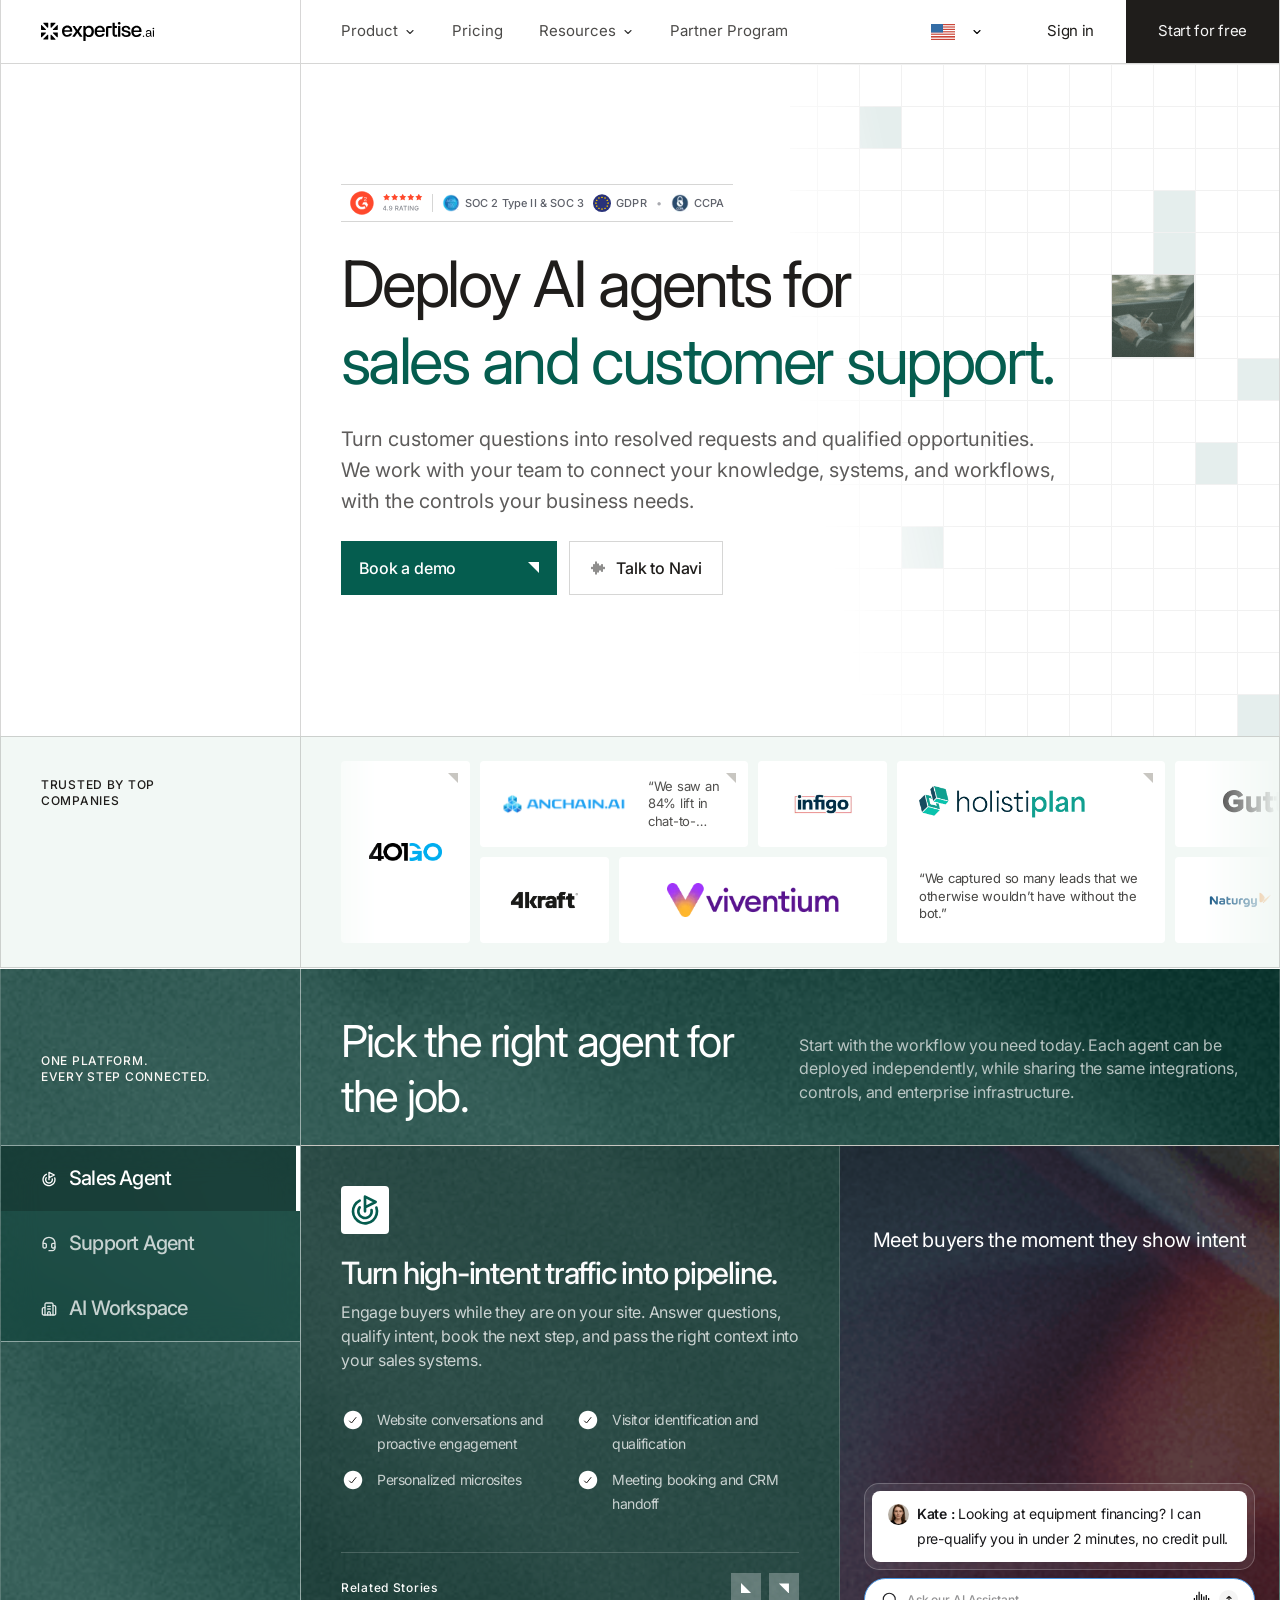
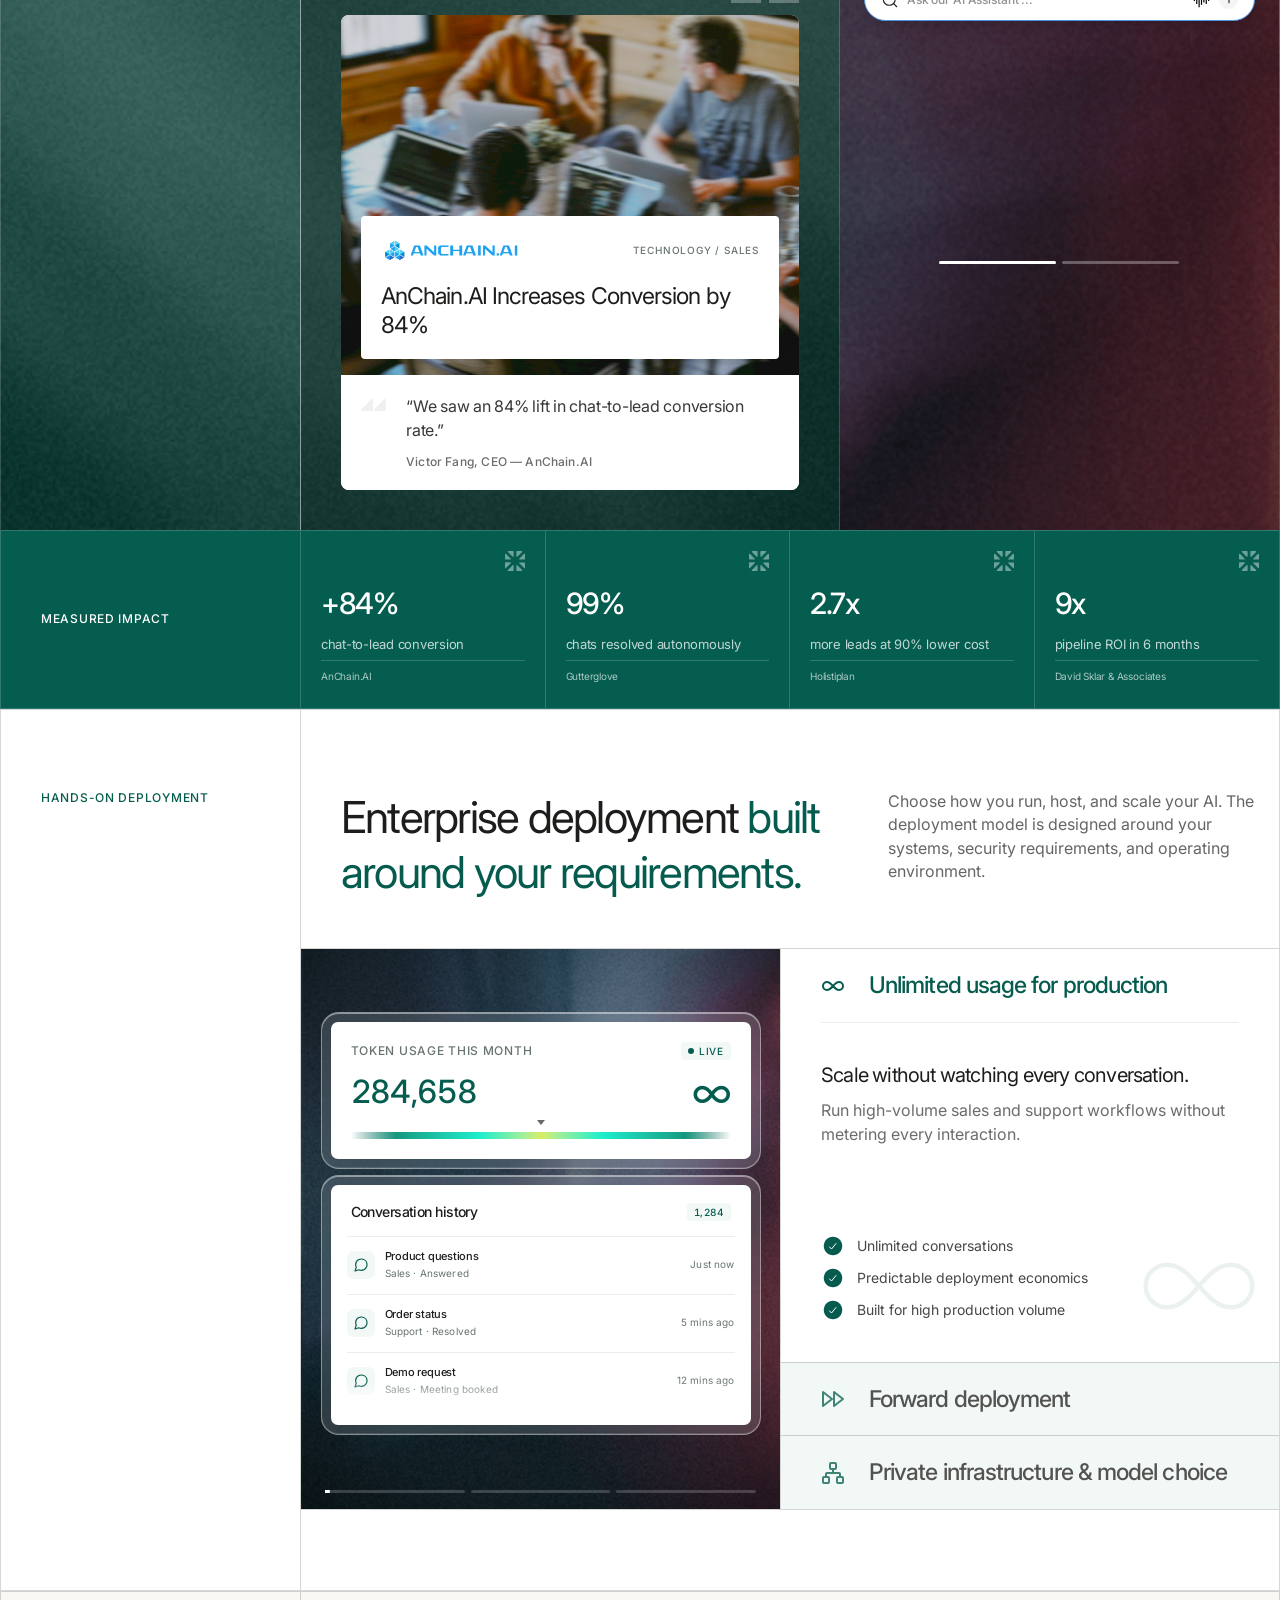
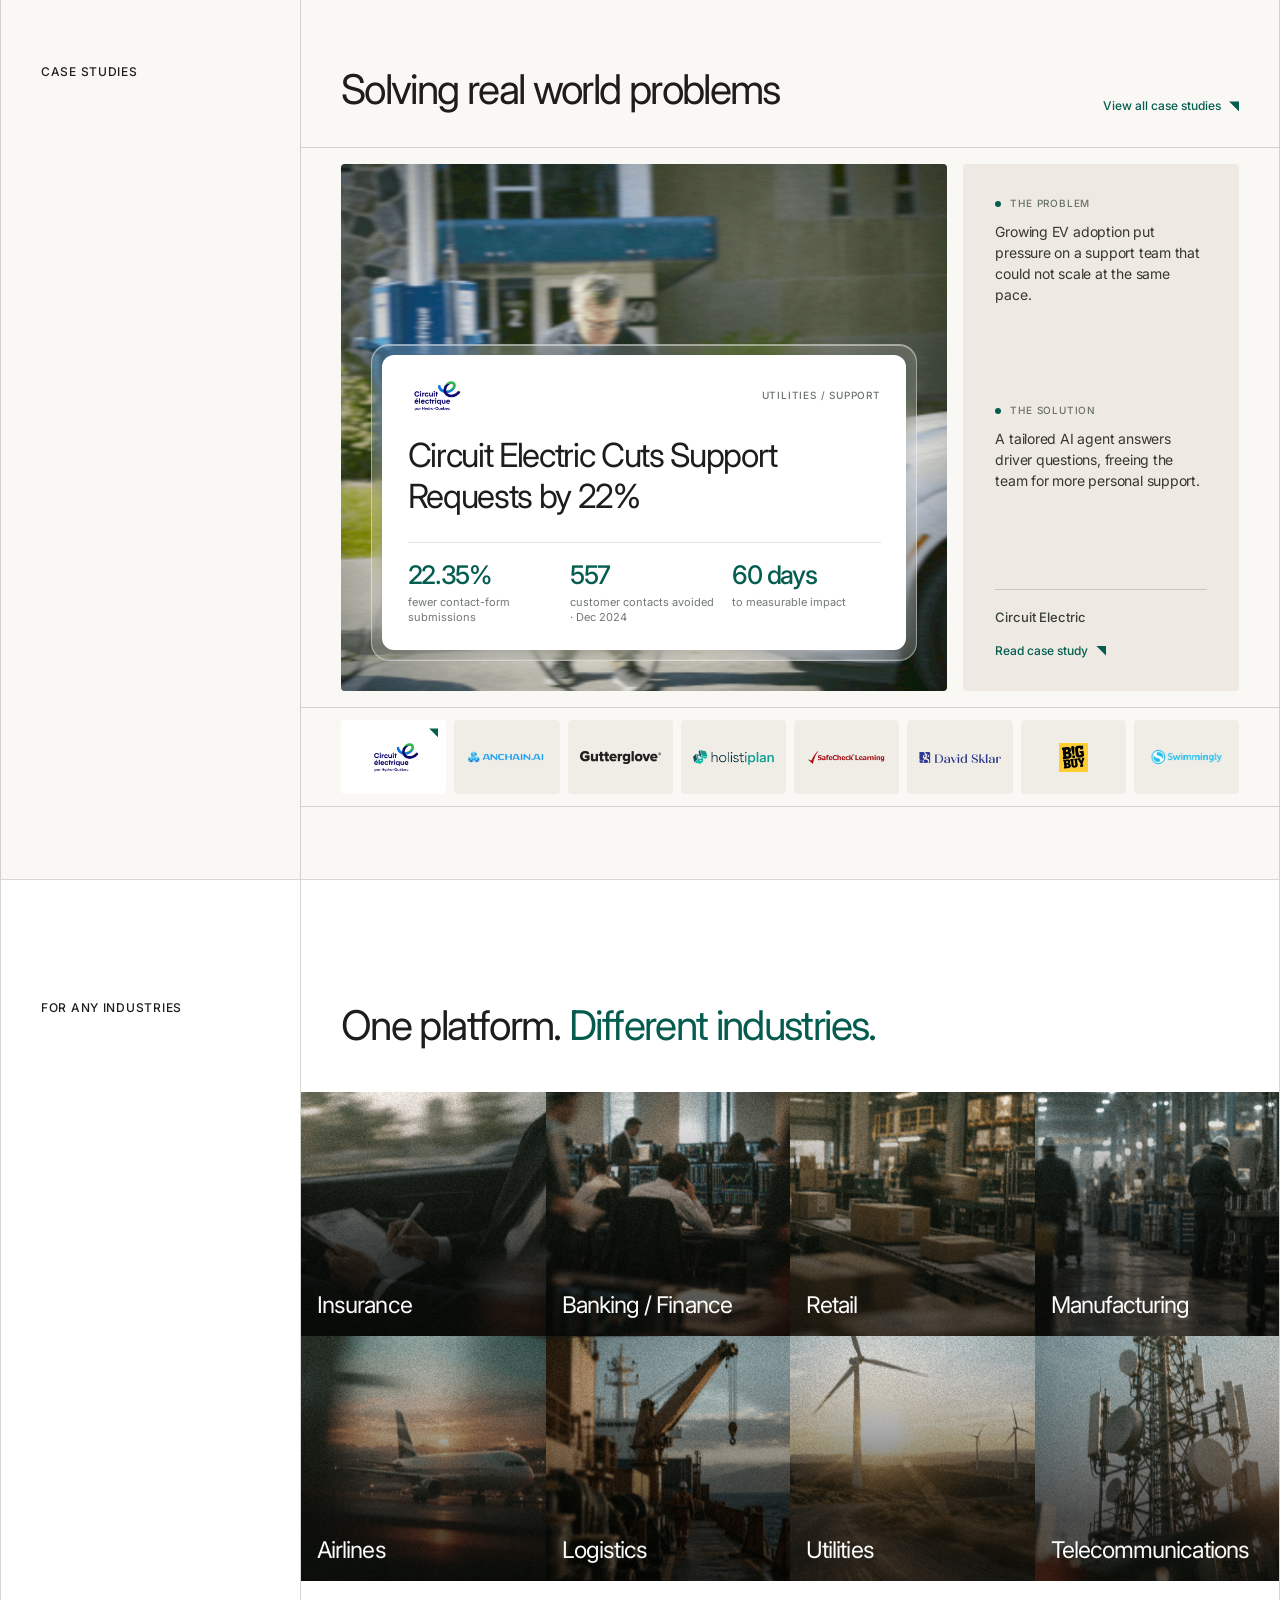
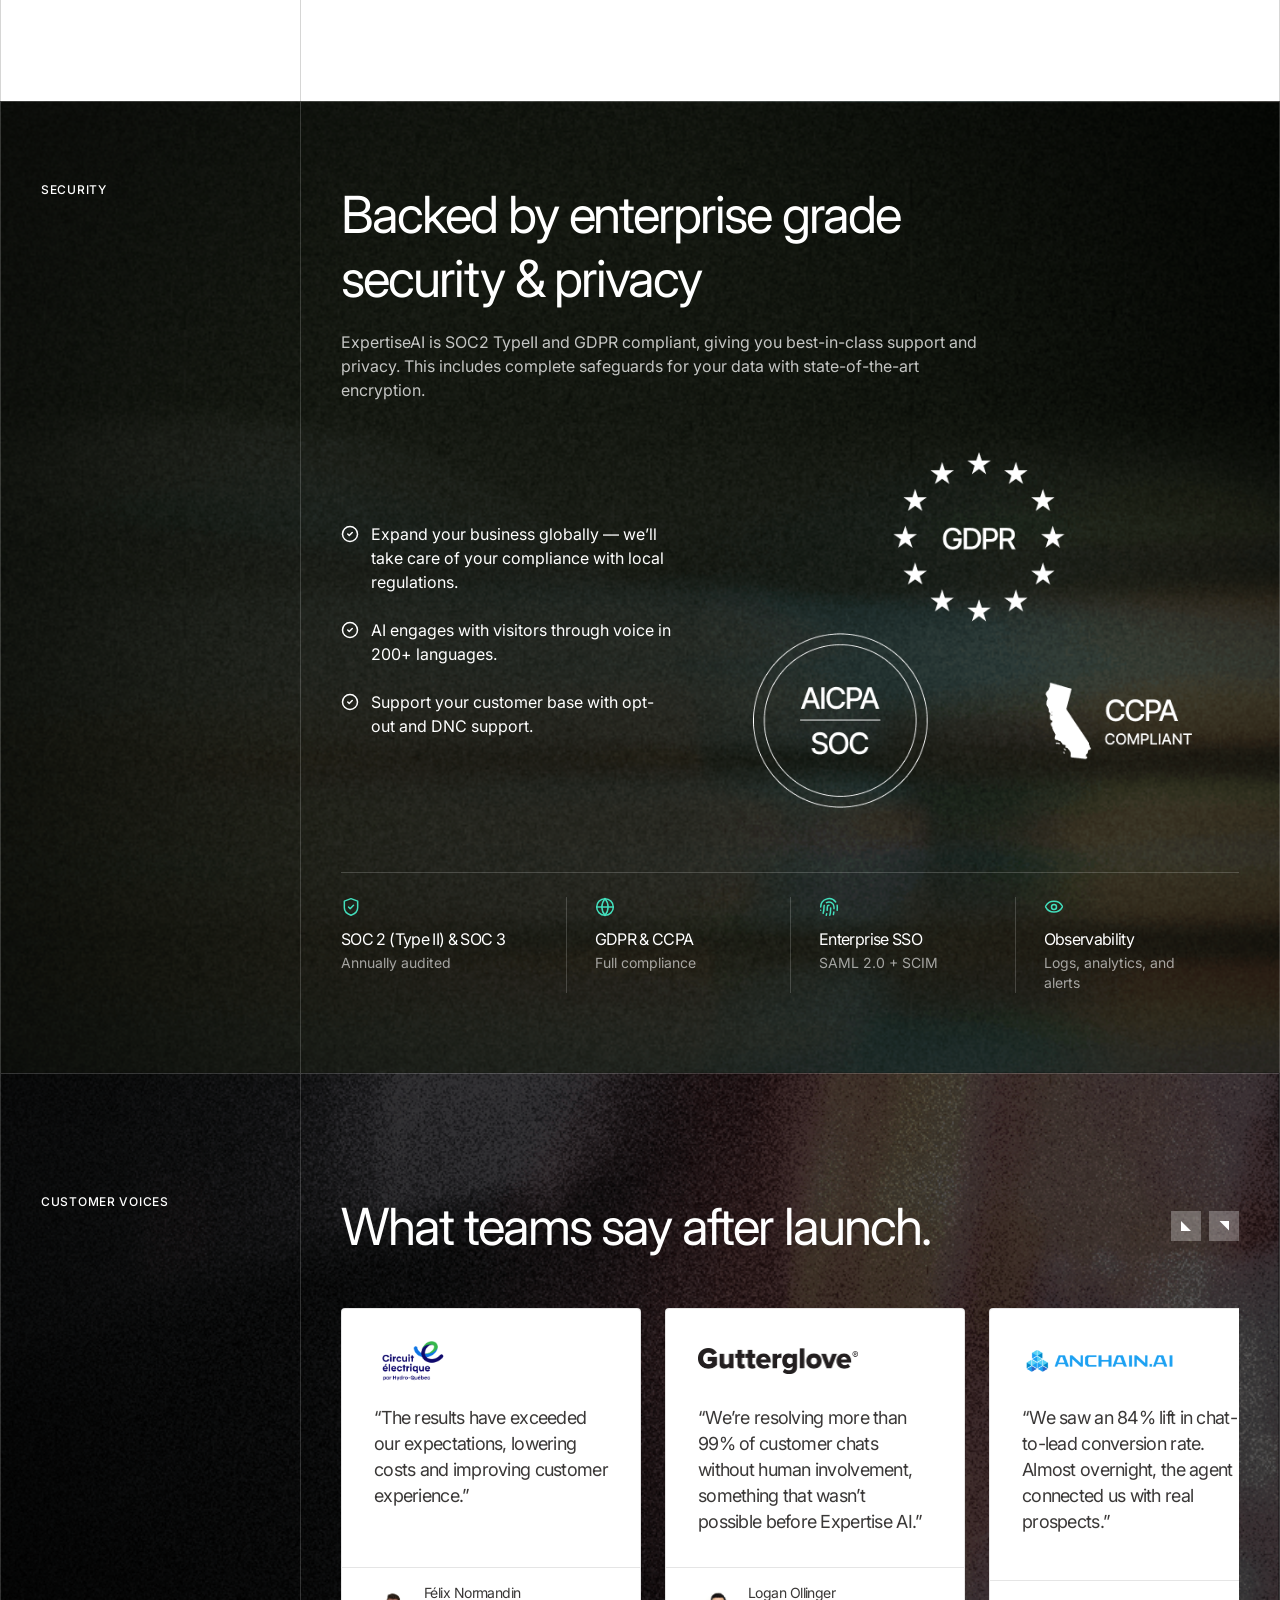
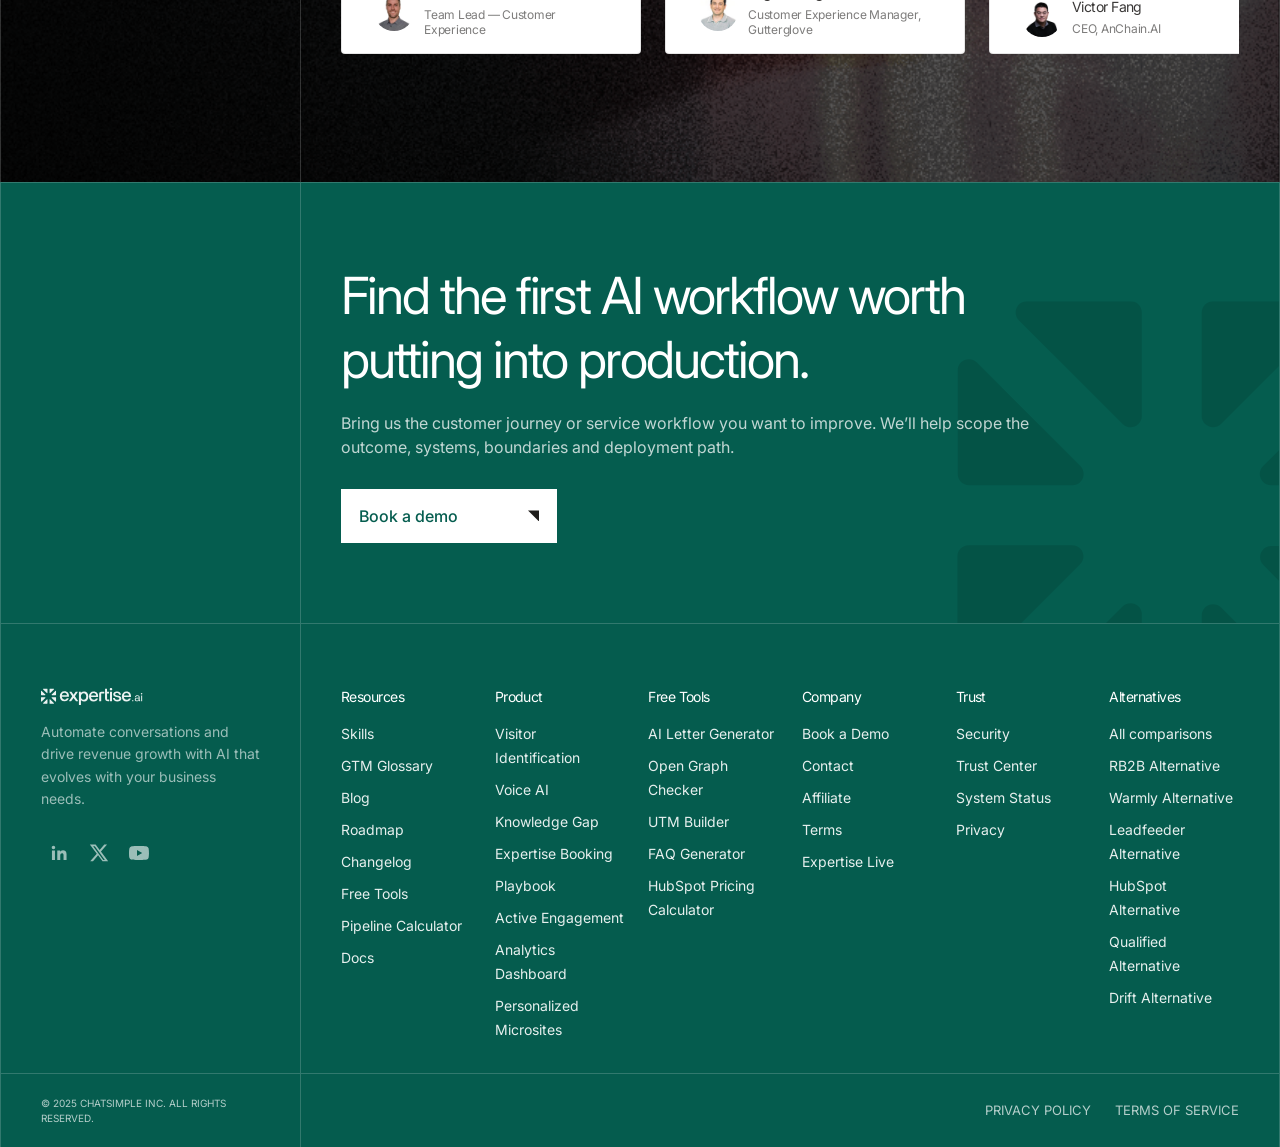
==== commit b3264b0c: "V3" ====
--- a/index.html
+++ b/index.html
@@ -3,7 +3,7 @@
 <head>
   <meta charset="UTF-8" />
   <meta name="viewport" content="width=device-width, initial-scale=1.0" />
-  <title>Expertise.ai — Deploy AI agents across sales and support</title>
+  <title>Expertise.ai — Deploy AI agents for sales and customer support</title>
   <link rel="preconnect" href="https://fonts.googleapis.com" />
   <link rel="preconnect" href="https://fonts.gstatic.com" crossorigin />
   <link href="https://fonts.googleapis.com/css2?family=Inter:wght@400;500;600&display=swap" rel="stylesheet" />
@@ -94,11 +94,11 @@
               </a>
             </div>
             <h1 class="hero-heading">
-              Deploy AI agents <br/>
-              <span class="hero-heading-green">across sales and support.</span>
+              <span class="hero-heading-line">Deploy AI agents for</span>
+              <span class="hero-heading-line hero-heading-green">sales and customer support.</span>
             </h1>
             <p class="hero-copy">
-              Engage every visitor on your website, book meetings while intent is high, then let your team deploy the AI agents that move every deal to close.
+              Turn customer questions into resolved requests and qualified opportunities. We work with your team to connect your knowledge, systems, and workflows, with the controls your business needs.
             </p>
             <div class="hero-actions">
               <a class="hero-demo-cta" href="https://meetings.hubspot.com/nick-raja/expertise-ai" target="_blank" rel="noopener"><span class="hero-demo-label">Book a demo</span><span class="hero-demo-arrow" aria-hidden="true"></span></a>
@@ -298,13 +298,6 @@
     <div class="section-container split-container agents-layout">
       <aside class="agents-sidebar">
         <p>One platform.<br />Every step connected.</p>
-      </aside>
-      <div class="agents-content">
-        <div class="agents-intro">
-          <h2 id="agents-title">Pick the right agent for the job.</h2>
-          <p>Start with the workflow you need today. Each agent can be deployed independently, while sharing the same integrations, controls, and enterprise infrastructure.</p>
-        </div>
-
         <div class="agents-tabs" role="tablist" aria-label="Agent types">
           <button class="agents-tab" type="button" role="tab" id="agent-tab-sales" data-agent-tab="sales" aria-controls="agent-pane-sales" aria-selected="true" tabindex="0">
             <img class="agents-tab-icon" src="assets/agent-tab-sales.svg" alt="" width="16" height="16" />
@@ -316,8 +309,14 @@
           </button>
           <button class="agents-tab" type="button" role="tab" id="agent-tab-workspace" data-agent-tab="workspace" aria-controls="agent-pane-workspace" aria-selected="false" tabindex="-1">
             <img class="agents-tab-icon" src="assets/agent-tab-workspace.svg" alt="" width="16" height="16" />
-            Workspace &amp; Governance
+            AI Workspace
           </button>
+        </div>
+      </aside>
+      <div class="agents-content">
+        <div class="agents-intro">
+          <h2 id="agents-title">Pick the right agent for the job.</h2>
+          <p>Start with the workflow you need today. Each agent can be deployed independently, while sharing the same integrations, controls, and enterprise infrastructure.</p>
         </div>
 
         <div class="agents-panel">
@@ -325,7 +324,7 @@
             <article class="agents-pane is-active" data-agent-pane="sales" role="tabpanel" id="agent-pane-sales" aria-labelledby="agent-tab-sales">
               <div class="agents-pane-copy">
                 <div class="agents-pane-badge" aria-hidden="true">
-                  <img src="assets/agent-pane-icon.svg" alt="" width="32" height="32" />
+                  <img class="agents-pane-icon" src="assets/agent-pane-icon.svg" alt="" width="32" height="32" />
                 </div>
                 <div class="agents-pane-text">
                   <h3 class="agents-pane-title">Turn high-intent traffic into pipeline.</h3>
@@ -338,18 +337,55 @@
                   <li><img class="agents-check" src="assets/agent-check.svg" alt="" width="24" height="24" /><span>Meeting booking and CRM handoff</span></li>
                 </ul>
               </div>
-              <nav class="agents-stories" aria-label="Related stories">
-                <span>Related stories:</span>
-                <a href="https://www.expertise.ai/live/case-studies/anchain-ai" target="_blank" rel="noopener">Anchain.ai<span class="agents-story-arrow" aria-hidden="true"></span></a>
-                <a href="https://www.expertise.ai/live/case-studies/holistiplan" target="_blank" rel="noopener">Holistiplan<span class="agents-story-arrow" aria-hidden="true"></span></a>
-                <a href="https://www.expertise.ai/live/case-studies/david-sklar" target="_blank" rel="noopener">David Sklar &amp; Associates<span class="agents-story-arrow" aria-hidden="true"></span></a>
-              </nav>
+              <div class="agents-case-block">
+                <div class="agents-case-nav">
+                  <p>Related Stories</p>
+                  <div class="testimonials-controls" aria-label="Related stories">
+                    <button type="button" class="testimonial-control testimonial-control--previous" data-agents-case-prev aria-controls="agents-case-sales" aria-label="Previous story"><i aria-hidden="true"></i></button>
+                    <button type="button" class="testimonial-control" data-agents-case-next aria-controls="agents-case-sales" aria-label="Next story"><i aria-hidden="true"></i></button>
+                  </div>
+                </div>
+                <div class="agents-case-stories" hidden>
+                  <span data-case-href="https://www.expertise.ai/live/case-studies/anchain-ai" data-case-bg="assets/story-bg-anchain.jpg" data-case-logo="assets/client-anchain.svg" data-case-logo-alt="AnChain.AI" data-case-category="Technology / Sales" data-case-title="AnChain.AI Increases Conversion by 84%" data-case-metric-1-value="+84%" data-case-metric-1-caption="chat-to-lead conversion" data-case-metric-2-value="85%" data-case-metric-2-caption="faster first touch" data-case-metric-3-value="492" data-case-metric-3-caption="qualified signals · 6 months" data-case-quote="“We saw an 84% lift in chat-to-lead conversion rate.”" data-case-cite="Victor Fang, CEO — AnChain.AI"></span>
+                  <span data-case-href="https://www.expertise.ai/live/case-studies/holistiplan" data-case-bg="assets/story-bg-holistiplan.jpg" data-case-logo="assets/client-holistiplan.webp" data-case-logo-alt="Holistiplan" data-case-category="Financial Services SaaS / Sales" data-case-title="Holistiplan: 2.7× More Leads, 90% Lower Cost" data-case-metric-1-value="2.7×" data-case-metric-1-caption="more leads" data-case-metric-2-value="90%" data-case-metric-2-caption="lower cost" data-case-metric-3-value="543" data-case-metric-3-caption="visitor leads captured" data-case-quote="“We captured so many leads that we otherwise wouldn’t have without the bot.”" data-case-cite="Renan Ronchi, Lifecycle Marketing Manager — Holistiplan"></span>
+                  <span data-case-href="https://www.expertise.ai/live/case-studies/david-sklar" data-case-bg="assets/story-bg-david-sklar.jpg" data-case-logo="assets/client-david-sklar.webp" data-case-logo-alt="David Sklar &amp; Associates" data-case-category="Financial Services / Sales" data-case-title="David Sklar Generates 5× ROI After Hours" data-case-metric-1-value="5×" data-case-metric-1-caption="ROI from after-hours deployment" data-case-metric-2-value="20%" data-case-metric-2-caption="AI conversations → consultations" data-case-metric-3-value="24%" data-case-metric-3-caption="consultations → signed engagements" data-case-quote="“What this tool did for us is give us an opportunity to not only catch visitors' chats, but also to let them book appointments directly inside.”" data-case-cite="Archit Gupta, Operations Coordinator — David Sklar &amp; Associates"></span>
+                </div>
+                <a class="agents-case" id="agents-case-sales" href="https://www.expertise.ai/live/case-studies/anchain-ai" target="_blank" rel="noopener" style="--case-image: url('assets/story-bg-anchain.jpg')">
+                  <article class="case-studies-primary agents-case-card">
+                    <span class="agents-case-read">Read case study <i aria-hidden="true"></i></span>
+                    <div class="case-studies-media" aria-hidden="true"></div>
+                    <div class="case-studies-copy-wrap">
+                      <div class="case-studies-copy-head">
+                        <img data-agents-case-logo src="assets/client-anchain.svg" alt="AnChain.AI" />
+                        <p data-agents-case-category>Technology / Sales</p>
+                      </div>
+                      <h3 data-agents-case-title>AnChain.AI Increases Conversion by 84%</h3>
+                      <div class="agents-case-reveal">
+                        <div class="agents-case-reveal-inner">
+                          <dl class="case-studies-metrics">
+                            <div><dt data-agents-metric-value="1">+84%</dt><dd data-agents-metric-caption="1">chat-to-lead conversion</dd></div>
+                            <div><dt data-agents-metric-value="2">85%</dt><dd data-agents-metric-caption="2">faster first touch</dd></div>
+                            <div><dt data-agents-metric-value="3">492</dt><dd data-agents-metric-caption="3">qualified signals · 6 months</dd></div>
+                          </dl>
+                        </div>
+                      </div>
+                    </div>
+                  </article>
+                  <div class="agents-case-quote">
+                    <img class="agents-case-quote-mark" src="assets/agent-quote.svg" alt="" width="25" height="12" />
+                    <div class="agents-case-quote-copy">
+                      <p data-agents-case-quote>“We saw an 84% lift in chat-to-lead conversion rate.”</p>
+                      <p data-agents-case-cite>Victor Fang, CEO — AnChain.AI</p>
+                    </div>
+                  </div>
+                </a>
+              </div>
             </article>
 
             <article class="agents-pane" data-agent-pane="support" role="tabpanel" id="agent-pane-support" aria-labelledby="agent-tab-support" aria-hidden="true" inert>
               <div class="agents-pane-copy">
                 <div class="agents-pane-badge" aria-hidden="true">
-                  <img src="assets/agent-pane-support.svg" alt="" width="32" height="32" />
+                  <img class="agents-pane-icon" src="assets/agent-pane-support.svg" alt="" width="32" height="32" />
                 </div>
                 <div class="agents-pane-text">
                   <h3 class="agents-pane-title">Resolve more customer requests across web and voice.</h3>
@@ -363,22 +399,59 @@
                   <li><img class="agents-check" src="assets/agent-check.svg" alt="" width="24" height="24" /><span>AI avatar experiences</span></li>
                 </ul>
               </div>
-              <nav class="agents-stories" aria-label="Related stories">
-                <span>Related stories:</span>
-                <a href="https://www.expertise.ai/live/case-studies/circuit-electric" target="_blank" rel="noopener">Circuit Electric<span class="agents-story-arrow" aria-hidden="true"></span></a>
-                <a href="https://www.expertise.ai/live/case-studies/gutterglove" target="_blank" rel="noopener">Gutterglove<span class="agents-story-arrow" aria-hidden="true"></span></a>
-                <a href="https://www.expertise.ai/live/case-studies/safecheck" target="_blank" rel="noopener">SafeCheck<span class="agents-story-arrow" aria-hidden="true"></span></a>
-              </nav>
+              <div class="agents-case-block">
+                <div class="agents-case-nav">
+                  <p>Related Stories</p>
+                  <div class="testimonials-controls" aria-label="Related stories">
+                    <button type="button" class="testimonial-control testimonial-control--previous" data-agents-case-prev aria-controls="agents-case-support" aria-label="Previous story"><i aria-hidden="true"></i></button>
+                    <button type="button" class="testimonial-control" data-agents-case-next aria-controls="agents-case-support" aria-label="Next story"><i aria-hidden="true"></i></button>
+                  </div>
+                </div>
+                <div class="agents-case-stories" hidden>
+                  <span data-case-href="https://www.expertise.ai/live/case-studies/circuit-electric" data-case-bg="assets/story-bg-circuit-electric.png" data-case-logo="assets/logo-circuit-electric.png" data-case-logo-alt="Circuit Electric" data-case-category="Utilities / Support" data-case-title="Circuit Electric Cuts Support Requests by 22%" data-case-metric-1-value="22.35%" data-case-metric-1-caption="fewer contact-form submissions" data-case-metric-2-value="557" data-case-metric-2-caption="customer contacts avoided · Dec 2024" data-case-metric-3-value="60 days" data-case-metric-3-caption="to measurable impact" data-case-quote="“The results have exceeded our expectations, lowering costs and improving customer experience.”" data-case-cite="Félix Normandin, Team Lead — Customer Experience"></span>
+                  <span data-case-href="https://www.expertise.ai/live/case-studies/gutterglove" data-case-bg="assets/story-bg-gutterglove.jpg" data-case-logo="assets/client-gutterglove.png" data-case-logo-alt="Gutterglove" data-case-category="Manufacturing / Support" data-case-title="Gutterglove Automates 99% of Customer Chats" data-case-metric-1-value="&gt;99%" data-case-metric-1-caption="chats resolved autonomously" data-case-metric-2-value="21%" data-case-metric-2-caption="fewer support interactions · YoY" data-case-metric-3-value="~30 min" data-case-metric-3-caption="initial setup time" data-case-quote="“We’re resolving more than 99% of customer chats without human involvement, something that wasn’t possible before Expertise AI.”" data-case-cite="Logan Ollinger, Customer Experience Manager — Gutterglove"></span>
+                  <span data-case-href="https://www.expertise.ai/live/case-studies/safecheck" data-case-bg="assets/story-bg-safecheck.jpg" data-case-logo="assets/logo-safecheck.png" data-case-logo-alt="SafeCheck" data-case-category="Training &amp; Compliance / Sales + Support" data-case-title="SafeCheck Increases Corporate Leads by 50%" data-case-metric-1-value="50%" data-case-metric-1-caption="increase in corporate inbound leads" data-case-metric-2-value="80%+" data-case-metric-2-caption="customer queries resolved by AI" data-case-metric-3-value="60 days" data-case-metric-3-caption="to measurable impact" data-case-quote="“Within the first week, our support person said: this is too good.”" data-case-cite="Domenic Pedulla, President — SafeCheck"></span>
+                </div>
+                <a class="agents-case" id="agents-case-support" href="https://www.expertise.ai/live/case-studies/circuit-electric" target="_blank" rel="noopener" style="--case-image: url('assets/story-bg-circuit-electric.png')">
+                  <article class="case-studies-primary agents-case-card">
+                    <span class="agents-case-read">Read case study <i aria-hidden="true"></i></span>
+                    <div class="case-studies-media" aria-hidden="true"></div>
+                    <div class="case-studies-copy-wrap">
+                      <div class="case-studies-copy-head">
+                        <img data-agents-case-logo src="assets/logo-circuit-electric.png" alt="Circuit Electric" />
+                        <p data-agents-case-category>Utilities / Support</p>
+                      </div>
+                      <h3 data-agents-case-title>Circuit Electric Cuts Support Requests by 22%</h3>
+                      <div class="agents-case-reveal">
+                        <div class="agents-case-reveal-inner">
+                          <dl class="case-studies-metrics">
+                            <div><dt data-agents-metric-value="1">22.35%</dt><dd data-agents-metric-caption="1">fewer contact-form submissions</dd></div>
+                            <div><dt data-agents-metric-value="2">557</dt><dd data-agents-metric-caption="2">customer contacts avoided · Dec 2024</dd></div>
+                            <div><dt data-agents-metric-value="3">60 days</dt><dd data-agents-metric-caption="3">to measurable impact</dd></div>
+                          </dl>
+                        </div>
+                      </div>
+                    </div>
+                  </article>
+                  <div class="agents-case-quote">
+                    <img class="agents-case-quote-mark" src="assets/agent-quote.svg" alt="" width="25" height="12" />
+                    <div class="agents-case-quote-copy">
+                      <p data-agents-case-quote>“The results have exceeded our expectations, lowering costs and improving customer experience.”</p>
+                      <p data-agents-case-cite>Félix Normandin, Team Lead — Customer Experience</p>
+                    </div>
+                  </div>
+                </a>
+              </div>
             </article>
 
             <article class="agents-pane" data-agent-pane="workspace" role="tabpanel" id="agent-pane-workspace" aria-labelledby="agent-tab-workspace" aria-hidden="true" inert>
               <div class="agents-pane-copy">
                 <div class="agents-pane-badge" aria-hidden="true">
-                  <img src="assets/agent-pane-workspace.svg" alt="" width="32" height="32" />
+                  <img class="agents-pane-icon" src="assets/agent-pane-workspace.svg" alt="" width="32" height="32" />
                 </div>
                 <div class="agents-pane-text">
                   <h3 class="agents-pane-title">Build agents around the way your teams work.</h3>
-                  <p class="agents-pane-body">Create internal agents that use company knowledge, follow established workflows, and work across connected systems with the right controls in place.</p>
+                  <p class="agents-pane-body">Everyone in your company has AI. Few are fluent enough to change how work gets done. Expertise turns those 5 people’s workflows into agents everyone can run.</p>
                 </div>
                 <ul class="agents-features">
                   <li><img class="agents-check" src="assets/agent-check.svg" alt="" width="24" height="24" /><span>Build task-specific agents</span></li>
@@ -388,34 +461,448 @@
                   <li><img class="agents-check" src="assets/agent-check.svg" alt="" width="24" height="24" /><span>Govern how agents act across the organization</span></li>
                 </ul>
               </div>
+              <div class="agents-case-block">
+                <div class="agents-case-nav">
+                  <p>Related report</p>
+                </div>
+                <a class="agents-case" id="agents-case-workspace" href="https://www.ipsos.com/sites/default/files/ct/news/documents/2026-02/The%20Path%20to%20AI%20Fluency.%20AI%20Works%20for%20America%20-%20Google-Ipsos.pdf" target="_blank" rel="noopener" style="--case-image: url('assets/story-bg-ai-fluency.jpg')">
+                  <article class="case-studies-primary agents-case-card">
+                    <span class="agents-case-read">Read the report <i aria-hidden="true"></i></span>
+                    <div class="case-studies-media" aria-hidden="true"></div>
+                    <div class="case-studies-copy-wrap">
+                      <div class="case-studies-copy-head">
+                        <img data-agents-case-logo src="assets/logo-google-ipsos.svg" alt="Google and Ipsos" />
+                        <p data-agents-case-category>Workplace / AI Fluency</p>
+                      </div>
+                      <h3 data-agents-case-title>Everyone Has AI. Only 5% Are Fluent.</h3>
+                      <div class="agents-case-reveal">
+                        <div class="agents-case-reveal-inner">
+                          <dl class="case-studies-metrics">
+                            <div><dt data-agents-metric-value="1">40%</dt><dd data-agents-metric-caption="1">use AI at work</dd></div>
+                            <div><dt data-agents-metric-value="2">5%</dt><dd data-agents-metric-caption="2">are AI fluent</dd></div>
+                            <div><dt data-agents-metric-value="3">18%</dt><dd data-agents-metric-caption="3">get the most from AI</dd></div>
+                          </dl>
+                        </div>
+                      </div>
+                    </div>
+                  </article>
+                  <div class="agents-case-quote">
+                    <img class="agents-case-quote-mark" src="assets/agent-quote.svg" alt="" width="25" height="12" />
+                    <div class="agents-case-quote-copy">
+                      <p data-agents-case-quote>“Using AI is like using a computer used to be. It’s inevitable. It’s unavoidable, so you have to figure it out.”</p>
+                      <p data-agents-case-cite>Small Business Owner — Google / Ipsos, The Path to AI Fluency</p>
+                    </div>
+                  </div>
+                </a>
+              </div>
             </article>
           </div>
 
           <div class="agents-visual">
-            <div class="agents-visual-frame">
-              <div class="agents-card">
-                <div class="agents-card-person">
-                  <div class="agents-card-avatar">
-                    <img src="assets/agent-eric.png" alt="" width="56" height="56" />
-                  </div>
-                  <div class="agents-card-title">
-                    <span class="agents-card-name">Eric</span>
-                    <span class="agents-card-role">Personal AI Agent</span>
-                  </div>
-                </div>
-                <p class="agents-card-message">Hi there! I can help you find any information on this site 10x faster than browsing manually</p>
-                <a class="agents-card-cta" href="https://meetings.hubspot.com/nick-raja/expertise-ai" target="_blank" rel="noopener">
-                  <span class="agents-card-cta-glow agents-card-cta-glow--left" aria-hidden="true">
-                    <img src="assets/agent-glow-a.svg" alt="" width="68" height="68" />
-                    <img src="assets/agent-glow-b.svg" alt="" width="44" height="43" />
-                  </span>
-                  <span class="agents-card-cta-glow agents-card-cta-glow--right" aria-hidden="true">
-                    <img src="assets/agent-glow-a.svg" alt="" width="68" height="68" />
-                    <img src="assets/agent-glow-b.svg" alt="" width="44" height="43" />
-                  </span>
-                  <img class="agents-card-cta-icon" src="assets/agent-talk-icon.svg" alt="" width="16" height="16" />
-                  <span>Talk with Eric</span>
-                </a>
+            <div class="agents-visual-photo" aria-hidden="true">
+              <img src="assets/agent-visual-bg.png" alt="" width="400" height="548" />
+            </div>
+            <div class="agents-visual-frame is-active" data-agent-visual="chat">
+              <div class="agents-chat" data-chat-demo>
+                <p class="agents-skills-caption" data-chat-caption>Meet buyers the moment they show intent</p>
+
+                <div class="agents-chat-stage is-active" data-chat-stage="welcome">
+                  <div class="agents-chat-welcome">
+                    <div class="agents-chat-welcome-shell" data-chat-welcome hidden>
+                      <div class="agents-chat-welcome-card">
+                        <img class="agents-chat-kate" src="assets/agent-kate.png" alt="" width="21" height="21" />
+                        <p><strong>Kate :</strong> Looking at equipment financing? I can pre-qualify you in under 2 minutes, no credit pull.</p>
+                      </div>
+                    </div>
+                    <div class="agents-chat-input" data-chat-composer hidden>
+                      <img class="agents-chat-input-search" src="assets/agent-chat-search.svg" alt="" width="18" height="18" />
+                      <span class="agents-chat-input-value" data-chat-typed>Ask our AI Assistant ...</span>
+                      <img class="agents-chat-input-mic" src="assets/agent-chat-mic.svg" alt="" width="19" height="19" />
+                      <button class="agents-chat-input-send" type="button" data-chat-send aria-label="Send">
+                        <svg viewBox="0 0 10 10" width="10" height="10" fill="none" aria-hidden="true"><path d="M5 1.5v6.2M7.1 3.5 5 1.5 2.9 3.5" stroke="currentColor" stroke-width="1.1" stroke-linecap="round" stroke-linejoin="round"/></svg>
+                      </button>
+                    </div>
+                  </div>
+                </div>
+
+                <div class="agents-chat-stage" data-chat-stage="dialog" hidden>
+                  <div class="agents-chat-glass">
+                    <div class="agents-chat-window">
+                      <div class="agents-chat-header">
+                        <div class="agents-chat-header-id">
+                          <img class="agents-chat-kate" src="assets/agent-kate.png" alt="" width="21" height="21" />
+                          <strong>Kate</strong>
+                          <span class="agents-chat-by">By <img src="assets/expertise-logo.svg" alt="expertise.ai" /></span>
+                        </div>
+                        <div class="agents-chat-header-actions">
+                          <img src="assets/agent-chat-icon.svg" alt="" width="16" height="16" />
+                          <img src="assets/agent-chat-close.svg" alt="" width="16" height="16" />
+                        </div>
+                      </div>
+                      <div class="agents-chat-body" data-chat-thread>
+                        <p class="agents-chat-bubble agents-chat-bubble--user" data-chat-line="u1" hidden>We need to finance six refrigerated trailers, roughly $250K. What rates could we expect?</p>
+                        <div class="agents-chat-bubble agents-chat-bubble--bot" data-chat-line="k1" hidden>
+                          <div class="agents-chat-bot-head">
+                            <img class="agents-chat-kate" src="assets/agent-kate.png" alt="" width="21" height="21" />
+                            <strong>Kate</strong>
+                          </div>
+                          <p>Happy to help. For a fleet purchase that size, terms usually run 36–72 months. Two quick questions so I can pre-qualify you: how long has Northwind Freight been operating, and is the equipment new or used?</p>
+                        </div>
+                        <p class="agents-chat-bubble agents-chat-bubble--user" data-chat-line="u2" hidden>Eleven years. New units from a dealer in Ohio.</p>
+                        <div class="agents-chat-bubble agents-chat-bubble--bot" data-chat-line="k2" hidden>
+                          <div class="agents-chat-bot-head">
+                            <img class="agents-chat-kate" src="assets/agent-kate.png" alt="" width="21" height="21" />
+                            <strong>Kate</strong>
+                          </div>
+                          <p>You pre-qualify for up to $250K over 60 months, no credit pull yet. A specialist can lock the rate. Want to book a time, or should I have someone call you now?</p>
+                        </div>
+                      </div>
+                    </div>
+                  </div>
+                  <div class="agents-chat-actions" data-chat-suggestions hidden>
+                    <a href="https://meetings.hubspot.com/nick-raja/expertise-ai" target="_blank" rel="noopener">Book a demo</a>
+                    <a href="https://www.expertise.ai" target="_blank" rel="noopener">Give me more info</a>
+                  </div>
+                  <div class="agents-chat-input" aria-hidden="true">
+                    <img class="agents-chat-input-search" src="assets/agent-chat-search.svg" alt="" width="18" height="18" />
+                    <span>Ask our AI Assistant ...</span>
+                    <img class="agents-chat-input-mic" src="assets/agent-chat-mic.svg" alt="" width="19" height="19" />
+                    <span class="agents-chat-input-send">
+                      <svg viewBox="0 0 10 10" width="10" height="10" fill="none" aria-hidden="true"><path d="M5 1.5v6.2M7.1 3.5 5 1.5 2.9 3.5" stroke="currentColor" stroke-width="1.1" stroke-linecap="round" stroke-linejoin="round"/></svg>
+                    </span>
+                  </div>
+                </div>
+
+                <div class="agents-skills-progress" role="tablist" aria-label="Sales visual scenes">
+                  <button class="is-active" type="button" role="tab" data-chat-scene="welcome" aria-label="Welcome prompt" aria-current="true">
+                    <span class="agents-skills-progress-track">
+                      <i data-chat-progress="welcome"></i>
+                    </span>
+                  </button>
+                  <button type="button" role="tab" data-chat-scene="dialog" aria-label="Qualified conversation" aria-current="false">
+                    <span class="agents-skills-progress-track">
+                      <i data-chat-progress="dialog"></i>
+                    </span>
+                  </button>
+                </div>
+              </div>
+            </div>
+
+            <div class="agents-visual-frame" data-agent-visual="skills" hidden>
+              <div class="agents-skills" data-skills-demo>
+                <p class="agents-skills-caption" data-skills-caption>Convert your best employee’s workflow into skills</p>
+
+                <div class="agents-skills-stage is-active" data-skills-stage="stack">
+                  <div class="agents-skills-stack" aria-hidden="true">
+                    <article class="agents-skill-card agents-skill-card--back">
+                      <div class="agents-skill-card-inner">
+                        <div class="agents-skill-card-top">
+                          <div class="agents-skill-card-copy">
+                            <div class="agents-skill-card-meta">
+                              <span>Company skill</span>
+                              <span class="agents-skill-verified" title="Verified">
+                                <svg class="lucide lucide-badge-check" xmlns="http://www.w3.org/2000/svg" width="16" height="16" viewBox="0 0 24 24" fill="none" stroke="currentColor" stroke-width="2" stroke-linecap="round" stroke-linejoin="round" aria-hidden="true"><path d="M3.85 8.62a4 4 0 0 1 4.78-4.77 4 4 0 0 1 6.74 0 4 4 0 0 1 4.78 4.78 4 4 0 0 1 0 6.74 4 4 0 0 1-4.78 4.78 4 4 0 0 1-6.74 0 4 4 0 0 1-4.78-4.78 4 4 0 0 1 0-6.74Z"/><path d="m9 12 2 2 4-4"/></svg>
+                              </span>
+                            </div>
+                            <h3>Nightly Pipeline Sweeper</h3>
+                          </div>
+                          <span class="agents-skill-demo">Install</span>
+                        </div>
+                        <p>Clear stale owners, duplicate records, and broken routing before the morning forecast.</p>
+                        <div class="agents-skill-connections">
+                          <p>Connections</p>
+                          <ul>
+                            <li><img src="assets/skills/logo-salesforce.png" alt="" width="16" height="16" />CRM: Salesforce</li>
+                            <li><img src="assets/skills/logo-hubspot.png" alt="" width="16" height="16" />CRM: HubSpot</li>
+                            <li><img src="assets/skills/logo-sheets.png" alt="" width="16" height="16" />Google Sheets</li>
+                          </ul>
+                        </div>
+                      </div>
+                    </article>
+                    <article class="agents-skill-card agents-skill-card--back">
+                      <div class="agents-skill-card-inner">
+                        <div class="agents-skill-card-top">
+                          <div class="agents-skill-card-copy">
+                            <div class="agents-skill-card-meta">
+                              <span>Company skill</span>
+                              <span class="agents-skill-verified" title="Verified">
+                                <svg class="lucide lucide-badge-check" xmlns="http://www.w3.org/2000/svg" width="16" height="16" viewBox="0 0 24 24" fill="none" stroke="currentColor" stroke-width="2" stroke-linecap="round" stroke-linejoin="round" aria-hidden="true"><path d="M3.85 8.62a4 4 0 0 1 4.78-4.77 4 4 0 0 1 6.74 0 4 4 0 0 1 4.78 4.78 4 4 0 0 1 0 6.74 4 4 0 0 1-4.78 4.78 4 4 0 0 1-6.74 0 4 4 0 0 1-4.78-4.78 4 4 0 0 1 0-6.74Z"/><path d="m9 12 2 2 4-4"/></svg>
+                              </span>
+                            </div>
+                            <h3>Quiet Thread Rescuer</h3>
+                          </div>
+                          <span class="agents-skill-demo">Install</span>
+                        </div>
+                        <p>Find stalled conversations and draft the next nudge before the thread goes cold.</p>
+                        <div class="agents-skill-connections">
+                          <p>Connections</p>
+                          <ul>
+                            <li><img src="assets/skills/logo-gmail.png" alt="" width="16" height="16" />Email: Gmail</li>
+                            <li><img src="assets/skills/logo-outlook.png" alt="" width="16" height="16" />Email: Outlook</li>
+                          </ul>
+                        </div>
+                      </div>
+                    </article>
+                    <article class="agents-skill-card agents-skill-card--back">
+                      <div class="agents-skill-card-inner">
+                        <div class="agents-skill-card-top">
+                          <div class="agents-skill-card-copy">
+                            <div class="agents-skill-card-meta">
+                              <span>Company skill</span>
+                              <span class="agents-skill-verified" title="Verified">
+                                <svg class="lucide lucide-badge-check" xmlns="http://www.w3.org/2000/svg" width="16" height="16" viewBox="0 0 24 24" fill="none" stroke="currentColor" stroke-width="2" stroke-linecap="round" stroke-linejoin="round" aria-hidden="true"><path d="M3.85 8.62a4 4 0 0 1 4.78-4.77 4 4 0 0 1 6.74 0 4 4 0 0 1 4.78 4.78 4 4 0 0 1 0 6.74 4 4 0 0 1-4.78 4.78 4 4 0 0 1-6.74 0 4 4 0 0 1-4.78-4.78 4 4 0 0 1 0-6.74Z"/><path d="m9 12 2 2 4-4"/></svg>
+                              </span>
+                            </div>
+                            <h3>Forecast Guardrail</h3>
+                          </div>
+                          <span class="agents-skill-demo">Install</span>
+                        </div>
+                        <p>Flag deals that are forecasted without buyer proof, next steps, or a real close plan.</p>
+                        <div class="agents-skill-connections">
+                          <p>Connections</p>
+                          <ul>
+                            <li><img src="assets/skills/logo-salesforce.png" alt="" width="16" height="16" />CRM: Salesforce</li>
+                            <li><img src="assets/skills/logo-gmail.png" alt="" width="16" height="16" />Email: Gmail</li>
+                            <li><img src="assets/skills/logo-hubspot.png" alt="" width="16" height="16" />CRM: HubSpot</li>
+                          </ul>
+                        </div>
+                      </div>
+                    </article>
+                  </div>
+                  <article class="agents-skill-card agents-skill-card--front" data-skills-card>
+                    <div class="agents-skill-card-inner">
+                      <div class="agents-skill-card-top">
+                        <div class="agents-skill-card-copy">
+                          <div class="agents-skill-card-meta">
+                            <span>Company skill</span>
+                            <span class="agents-skill-verified" title="Verified">
+                              <svg class="lucide lucide-badge-check" xmlns="http://www.w3.org/2000/svg" width="16" height="16" viewBox="0 0 24 24" fill="none" stroke="currentColor" stroke-width="2" stroke-linecap="round" stroke-linejoin="round" aria-hidden="true"><path d="M3.85 8.62a4 4 0 0 1 4.78-4.77 4 4 0 0 1 6.74 0 4 4 0 0 1 4.78 4.78 4 4 0 0 1 0 6.74 4 4 0 0 1-4.78 4.78 4 4 0 0 1-6.74 0 4 4 0 0 1-4.78-4.78 4 4 0 0 1 0-6.74Z"/><path d="m9 12 2 2 4-4"/></svg>
+                            </span>
+                          </div>
+                          <h3>Customer Win-Back Strategist</h3>
+                        </div>
+                        <button class="agents-skill-demo" type="button" data-skills-demo-btn aria-label="Install Customer Win-Back Strategist">
+                          Install
+                        </button>
+                      </div>
+                      <p>Analyze churned, inactive, or lapsed customers using prior transactions and recent engagement. Use when asked to build a win-back plan, identify reactivation opportunities, or recover lost revenue.</p>
+                      <div class="agents-skill-connections">
+                        <p>Connections</p>
+                        <ul>
+                          <li><img src="assets/skills/logo-gmail.png" alt="" width="16" height="16" />Email: Gmail</li>
+                          <li><img src="assets/skills/logo-outlook.png" alt="" width="16" height="16" />Email: Outlook</li>
+                          <li><img src="assets/skills/logo-salesforce.png" alt="" width="16" height="16" />CRM: Salesforce</li>
+                          <li><img src="assets/skills/logo-hubspot.png" alt="" width="16" height="16" />CRM: HubSpot</li>
+                          <li><img src="assets/skills/logo-sheets.png" alt="" width="16" height="16" />Google Sheets</li>
+                        </ul>
+                      </div>
+                    </div>
+                  </article>
+                </div>
+
+                <div class="agents-skills-stage" data-skills-stage="run" hidden>
+                  <div class="agents-skills-run-glass">
+                    <div class="agents-skills-run">
+                      <header class="agents-skills-run-head">
+                        <span class="agents-skills-run-mark" aria-hidden="true">
+                          <img src="assets/skills/logo-expertise.svg" alt="" width="18" height="18" />
+                        </span>
+                        <strong>Customer Win-Back Strategist</strong>
+                        <span class="agents-skills-run-tools" aria-hidden="true">
+                          <span class="is-salesforce" data-skills-tool="salesforce"><img src="assets/skills/logo-salesforce.png" alt="" width="16" height="16" /></span>
+                          <span class="is-hubspot" data-skills-tool="hubspot"><img src="assets/skills/logo-hubspot.png" alt="" width="16" height="16" /></span>
+                          <span class="is-gmail" data-skills-tool="gmail"><img src="assets/skills/logo-gmail.png" alt="" width="16" height="16" /></span>
+                          <span class="is-outlook" data-skills-tool="outlook"><img src="assets/skills/logo-outlook.png" alt="" width="16" height="16" /></span>
+                          <span class="is-sheets" data-skills-tool="sheets"><img src="assets/skills/logo-sheets.png" alt="" width="16" height="16" /></span>
+                        </span>
+                      </header>
+                      <div class="agents-skills-run-body">
+                        <p class="agents-skills-prompt">
+                          <span class="agents-skills-prompt-row">
+                            Setup
+                            <span class="agents-skills-prompt-skill">
+                              <img src="assets/skills/logo-expertise.svg" alt="" width="12" height="12" />
+                              Customer Win-Back Strategist
+                            </span>
+                          </span>
+                          <span>and connect with our company data</span>
+                        </p>
+                        <div class="agents-skills-trace">
+                          <p class="agents-skills-worked">
+                            <span data-skills-timer>Worked for 0s</span>
+                            <img src="assets/skills/icon-chevron.svg" alt="" width="11" height="11" />
+                          </p>
+                          <ol class="agents-skills-steps">
+                            <li data-skills-step data-skills-pending="Checking your saved profile" data-skills-done="Checked your saved profile">
+                              <span class="agents-skills-step-icon" aria-hidden="true">
+                                <span class="agents-skills-spinner"></span>
+                                <svg class="agents-skills-tick" viewBox="0 0 16 16" width="16" height="16" fill="none"><circle cx="8" cy="8" r="7" stroke="currentColor" stroke-width="1.4"/><path d="M5 8.2 7 10.2 11.2 5.8" stroke="currentColor" stroke-width="1.5" stroke-linecap="round" stroke-linejoin="round"/></svg>
+                                <img class="agents-skills-final" src="assets/skills/icon-user.svg" alt="" width="16" height="16" />
+                              </span>
+                              <span data-skills-label>Checked your saved profile</span>
+                            </li>
+                            <li data-skills-step data-skills-tool="hubspot" data-skills-pending="Connecting to HubSpot" data-skills-done="Successfully connected to HubSpot">
+                              <span class="agents-skills-step-icon" aria-hidden="true">
+                                <span class="agents-skills-spinner"></span>
+                                <svg class="agents-skills-tick" viewBox="0 0 16 16" width="16" height="16" fill="none"><circle cx="8" cy="8" r="7" stroke="currentColor" stroke-width="1.4"/><path d="M5 8.2 7 10.2 11.2 5.8" stroke="currentColor" stroke-width="1.5" stroke-linecap="round" stroke-linejoin="round"/></svg>
+                                <img class="agents-skills-final" src="assets/skills/logo-hubspot.png" alt="" width="16" height="16" />
+                              </span>
+                              <span data-skills-label>Successfully connected to HubSpot</span>
+                            </li>
+                            <li data-skills-step data-skills-tool="salesforce" data-skills-pending="Connecting to Salesforce" data-skills-done="Successfully connected to Salesforce">
+                              <span class="agents-skills-step-icon" aria-hidden="true">
+                                <span class="agents-skills-spinner"></span>
+                                <svg class="agents-skills-tick" viewBox="0 0 16 16" width="16" height="16" fill="none"><circle cx="8" cy="8" r="7" stroke="currentColor" stroke-width="1.4"/><path d="M5 8.2 7 10.2 11.2 5.8" stroke="currentColor" stroke-width="1.5" stroke-linecap="round" stroke-linejoin="round"/></svg>
+                                <img class="agents-skills-final" src="assets/skills/logo-salesforce.png" alt="" width="16" height="16" />
+                              </span>
+                              <span data-skills-label>Successfully connected to Salesforce</span>
+                            </li>
+                            <li data-skills-step data-skills-tool="gmail" data-skills-pending="Connecting to Gmail" data-skills-done="Successfully connected to Gmail">
+                              <span class="agents-skills-step-icon" aria-hidden="true">
+                                <span class="agents-skills-spinner"></span>
+                                <svg class="agents-skills-tick" viewBox="0 0 16 16" width="16" height="16" fill="none"><circle cx="8" cy="8" r="7" stroke="currentColor" stroke-width="1.4"/><path d="M5 8.2 7 10.2 11.2 5.8" stroke="currentColor" stroke-width="1.5" stroke-linecap="round" stroke-linejoin="round"/></svg>
+                                <img class="agents-skills-final" src="assets/skills/logo-gmail.png" alt="" width="16" height="16" />
+                              </span>
+                              <span data-skills-label>Successfully connected to Gmail</span>
+                            </li>
+                            <li data-skills-step data-skills-tool="outlook" data-skills-pending="Connecting to Outlook" data-skills-done="Successfully connected to Outlook">
+                              <span class="agents-skills-step-icon" aria-hidden="true">
+                                <span class="agents-skills-spinner"></span>
+                                <svg class="agents-skills-tick" viewBox="0 0 16 16" width="16" height="16" fill="none"><circle cx="8" cy="8" r="7" stroke="currentColor" stroke-width="1.4"/><path d="M5 8.2 7 10.2 11.2 5.8" stroke="currentColor" stroke-width="1.5" stroke-linecap="round" stroke-linejoin="round"/></svg>
+                                <img class="agents-skills-final" src="assets/skills/logo-outlook.png" alt="" width="16" height="16" />
+                              </span>
+                              <span data-skills-label>Successfully connected to Outlook</span>
+                            </li>
+                            <li data-skills-step data-skills-tool="sheets" data-skills-pending="Connecting to Google Sheets" data-skills-done="Successfully connected to Google Sheets">
+                              <span class="agents-skills-step-icon" aria-hidden="true">
+                                <span class="agents-skills-spinner"></span>
+                                <svg class="agents-skills-tick" viewBox="0 0 16 16" width="16" height="16" fill="none"><circle cx="8" cy="8" r="7" stroke="currentColor" stroke-width="1.4"/><path d="M5 8.2 7 10.2 11.2 5.8" stroke="currentColor" stroke-width="1.5" stroke-linecap="round" stroke-linejoin="round"/></svg>
+                                <img class="agents-skills-final" src="assets/skills/logo-sheets.png" alt="" width="16" height="16" />
+                              </span>
+                              <span data-skills-label>Successfully connected to Google Sheets</span>
+                            </li>
+                          </ol>
+                          <p class="agents-skills-output" data-skills-output>
+                            <span class="agents-skills-output-mark" aria-hidden="true">
+                              <img src="assets/skills/logo-expertise.svg" alt="" width="16" height="16" />
+                            </span>
+                            <span class="agents-skills-output-text">Skill saved and customized with your company settings. You can now use it.</span>
+                          </p>
+                        </div>
+                      </div>
+                    </div>
+                  </div>
+                </div>
+
+                <div class="agents-skills-progress" role="tablist" aria-label="Workspace visual scenes">
+                  <button class="is-active" type="button" role="tab" data-skills-scene="stack" aria-label="Skill cards" aria-current="true">
+                    <span class="agents-skills-progress-track">
+                      <i data-skills-progress="stack"></i>
+                    </span>
+                  </button>
+                  <button type="button" role="tab" data-skills-scene="run" aria-label="Skill install demo" aria-current="false">
+                    <span class="agents-skills-progress-track">
+                      <i data-skills-progress="run"></i>
+                    </span>
+                  </button>
+                </div>
+              </div>
+            </div>
+
+            <div class="agents-visual-frame" data-agent-visual="voice" hidden>
+              <div class="agents-voice">
+                <p class="agents-skills-caption">Hear Navi for yourself. Start a live call below.</p>
+                <div class="agents-voice-glass">
+                  <div class="agents-voice-card" data-voice-card>
+                    <header class="agents-voice-head">
+                      <div>
+                        <p class="agents-voice-name">Navi</p>
+                        <p class="agents-voice-role">Personal AI Agent</p>
+                      </div>
+                      <span class="agents-voice-badge">
+                        <svg class="agents-voice-badge-wave" viewBox="0 0 16 16" width="14" height="14" fill="none" aria-hidden="true">
+                          <path d="M6 2V14" stroke="currentColor" stroke-linecap="square"/>
+                          <path d="M4 4.667V11.334" stroke="currentColor" stroke-linecap="square"/>
+                          <path d="M8 4V12" stroke="currentColor" stroke-linecap="square"/>
+                          <path d="M10 6V10" stroke="currentColor" stroke-linecap="square"/>
+                          <path d="M12 4.667V11.334" stroke="currentColor" stroke-linecap="square"/>
+                          <path d="M14 7.333V8.666" stroke="currentColor" stroke-linecap="square"/>
+                          <path d="M2 7.333V8.666" stroke="currentColor" stroke-linecap="square"/>
+                        </svg>
+                        AI Voice
+                      </span>
+                    </header>
+
+                    <div class="agents-voice-panel is-active" data-voice-panel="intro">
+                      <div class="agents-voice-orb" aria-hidden="true">
+                        <span class="agents-voice-orb-ring"></span>
+                        <span class="agents-voice-orb-ring agents-voice-orb-ring--delay"></span>
+                        <span class="agents-voice-orb-core">
+                          <span class="agents-voice-orb-blob"></span>
+                          <span class="agents-voice-orb-blob agents-voice-orb-blob--alt"></span>
+                        </span>
+                      </div>
+                      <p
+                        class="agents-voice-caption"
+                        data-voice-caption
+                        data-voice-lead="Hi, I’m Navi. Want to hear how AI voice support sounds?"
+                        data-voice-invite="Try a live call demo. I’ll ring you soon."
+                      >
+                        <span class="agents-voice-caption-lead" data-voice-lead-el></span>
+                        <span class="agents-voice-caption-invite" data-voice-invite-el></span>
+                      </p>
+                      <button class="agents-voice-cta" type="button" data-voice-start>
+                        <svg class="lucide lucide-phone" xmlns="http://www.w3.org/2000/svg" width="20" height="20" viewBox="0 0 24 24" fill="none" stroke="currentColor" stroke-width="2" stroke-linecap="round" stroke-linejoin="round" aria-hidden="true"><path d="M22 16.92v3a2 2 0 0 1-2.18 2 19.79 19.79 0 0 1-8.63-3.07 19.5 19.5 0 0 1-6-6 19.79 19.79 0 0 1-3.07-8.63A2 2 0 0 1 4.11 2h3a2 2 0 0 1 2 1.72 12.84 12.84 0 0 0 .7 2.81 2 2 0 0 1-.45 2.11L8.09 9.91a16 16 0 0 0 6 6l1.27-1.27a2 2 0 0 1 2.11-.45 12.84 12.84 0 0 0 2.81.7A2 2 0 0 1 22 16.92z"/></svg>
+                        <span>Start a live call</span>
+                      </button>
+                    </div>
+
+                    <form class="agents-voice-panel agents-voice-form" data-voice-panel="form" hidden>
+                      <h3 class="agents-voice-form-title">Enter your number and Navi will call you live, in real time.</h3>
+                      <label class="agents-voice-field">
+                        <span>Name</span>
+                        <input type="text" name="name" autocomplete="name" required placeholder="Your name" />
+                      </label>
+                      <label class="agents-voice-field">
+                        <span>Phone number</span>
+                        <input type="tel" name="phone" autocomplete="tel" required placeholder="+1 555 123 4567" />
+                      </label>
+                      <div class="agents-voice-field">
+                        <span>Language</span>
+                        <div class="agents-voice-select" data-voice-select>
+                          <button class="agents-voice-select-trigger" type="button" aria-label="Language" aria-haspopup="listbox" aria-expanded="false" data-voice-select-trigger>
+                            <span class="agents-voice-flag" data-voice-select-flag aria-hidden="true">🇺🇸</span>
+                            <span data-voice-select-label>English</span>
+                            <svg viewBox="0 0 16 16" width="12" height="12" fill="none" aria-hidden="true"><path d="M4 6l4 4 4-4" stroke="currentColor" stroke-width="1.5" stroke-linecap="round" stroke-linejoin="round"/></svg>
+                          </button>
+                          <ul class="agents-voice-select-menu" role="listbox" hidden data-voice-select-menu>
+                            <li role="option" aria-selected="true" data-value="en" data-flag="🇺🇸" data-label="English"><span class="agents-voice-flag" aria-hidden="true">🇺🇸</span> English</li>
+                            <li role="option" aria-selected="false" data-value="fr" data-flag="🇫🇷" data-label="Français"><span class="agents-voice-flag" aria-hidden="true">🇫🇷</span> Français</li>
+                            <li role="option" aria-selected="false" data-value="es" data-flag="🇪🇸" data-label="Español"><span class="agents-voice-flag" aria-hidden="true">🇪🇸</span> Español</li>
+                            <li role="option" aria-selected="false" data-value="de" data-flag="🇩🇪" data-label="Deutsch"><span class="agents-voice-flag" aria-hidden="true">🇩🇪</span> Deutsch</li>
+                            <li role="option" aria-selected="false" data-value="pt" data-flag="🇵🇹" data-label="Português"><span class="agents-voice-flag" aria-hidden="true">🇵🇹</span> Português</li>
+                            <li role="option" aria-selected="false" data-value="tr" data-flag="🇹🇷" data-label="Türkçe"><span class="agents-voice-flag" aria-hidden="true">🇹🇷</span> Türkçe</li>
+                            <li role="option" aria-selected="false" data-value="ja" data-flag="🇯🇵" data-label="日本語"><span class="agents-voice-flag" aria-hidden="true">🇯🇵</span> 日本語</li>
+                            <li role="option" aria-selected="false" data-value="zh" data-flag="🇨🇳" data-label="中文"><span class="agents-voice-flag" aria-hidden="true">🇨🇳</span> 中文</li>
+                          </ul>
+                          <input type="hidden" name="language" value="en" />
+                        </div>
+                      </div>
+                      <button class="agents-voice-cta" type="submit">
+                        <svg class="lucide lucide-phone" xmlns="http://www.w3.org/2000/svg" width="20" height="20" viewBox="0 0 24 24" fill="none" stroke="currentColor" stroke-width="2" stroke-linecap="round" stroke-linejoin="round" aria-hidden="true"><path d="M22 16.92v3a2 2 0 0 1-2.18 2 19.79 19.79 0 0 1-8.63-3.07 19.5 19.5 0 0 1-6-6 19.79 19.79 0 0 1-3.07-8.63A2 2 0 0 1 4.11 2h3a2 2 0 0 1 2 1.72 12.84 12.84 0 0 0 .7 2.81 2 2 0 0 1-.45 2.11L8.09 9.91a16 16 0 0 0 6 6l1.27-1.27a2 2 0 0 1 2.11-.45 12.84 12.84 0 0 0 2.81.7A2 2 0 0 1 22 16.92z"/></svg>
+                        <span>Call me now</span>
+                      </button>
+                    </form>
+
+                    <div class="agents-voice-panel agents-voice-success" data-voice-panel="success" hidden>
+                      <div class="agents-voice-success-orb" aria-hidden="true">
+                        <svg class="lucide lucide-phone" xmlns="http://www.w3.org/2000/svg" width="28" height="28" viewBox="0 0 24 24" fill="none" stroke="currentColor" stroke-width="2" stroke-linecap="round" stroke-linejoin="round"><path d="M22 16.92v3a2 2 0 0 1-2.18 2 19.79 19.79 0 0 1-8.63-3.07 19.5 19.5 0 0 1-6-6 19.79 19.79 0 0 1-3.07-8.63A2 2 0 0 1 4.11 2h3a2 2 0 0 1 2 1.72 12.84 12.84 0 0 0 .7 2.81 2 2 0 0 1-.45 2.11L8.09 9.91a16 16 0 0 0 6 6l1.27-1.27a2 2 0 0 1 2.11-.45 12.84 12.84 0 0 0 2.81.7A2 2 0 0 1 22 16.92z"/></svg>
+                      </div>
+                      <h3>Stay close to your phone.</h3>
+                      <p>Navi will call you soon. Pick up when it rings. This is a live, real-time demo.</p>
+                    </div>
+                  </div>
+                </div>
               </div>
             </div>
           </div>
@@ -520,12 +1007,12 @@
                 <div class="platform-item-body">
                   <div class="platform-item-copy">
                     <h3>Scale without watching every conversation.</h3>
-                    <p>Enterprise deployments can support unlimited conversations, giving high-volume teams more predictable economics as usage grows.</p>
+                    <p>Run high-volume sales and support workflows without metering every interaction.</p>
                   </div>
                   <ul class="platform-item-features">
                     <li><img src="assets/agent-check.svg" alt="" width="24" height="24" /><span>Unlimited conversations</span></li>
                     <li><img src="assets/agent-check.svg" alt="" width="24" height="24" /><span>Predictable deployment economics</span></li>
-                    <li><img src="assets/agent-check.svg" alt="" width="24" height="24" /><span>Built for high-volume workflows</span></li>
+                    <li><img src="assets/agent-check.svg" alt="" width="24" height="24" /><span>Built for high production volume</span></li>
                   </ul>
                 </div>
               </div>
@@ -544,13 +1031,13 @@
               <div class="platform-item-panel">
                 <div class="platform-item-body">
                   <div class="platform-item-copy">
-                    <h3>Work directly with the team deploying your agents.</h3>
-                    <p>Our team works alongside yours to map the workflow, connect systems, test real scenarios, and tune the deployment after launch.</p>
+                    <h3>Work directly with the Expertise AI team.</h3>
+                    <p>Our deployment team works directly with yours to design the workflow, connect your systems, test real scenarios, and improve it after launch.</p>
                   </div>
                   <ul class="platform-item-features">
                     <li><img src="assets/agent-check.svg" alt="" width="24" height="24" /><span>Workflow design and integrations</span></li>
-                    <li><img src="assets/agent-check.svg" alt="" width="24" height="24" /><span>Evaluation and guardrails</span></li>
-                    <li><img src="assets/agent-check.svg" alt="" width="24" height="24" /><span>Production launch and ongoing tuning</span></li>
+<li><img src="assets/agent-check.svg" alt="" width="24" height="24" /><span>Testing and guardrails</span></li>
+                    <li><img src="assets/agent-check.svg" alt="" width="24" height="24" /><span>Ongoing production tuning</span></li>
                   </ul>
                 </div>
               </div>
@@ -569,13 +1056,13 @@
               <div class="platform-item-panel">
                 <div class="platform-item-body">
                   <div class="platform-item-copy">
-                    <h3>Choose where your AI and your data runs.</h3>
-                    <p>Choose where your data is hosted based on your requirements, with options across regions including Canada, the US, and Europe. Use private infrastructure and open-weight models where needed.</p>
+                    <h3>Choose where your AI and data run.</h3>
+                    <p>Meet your data-residency and architecture requirements with flexible hosting, private infrastructure, and open-weight models.</p>
                   </div>
                   <ul class="platform-item-features">
-                    <li><img src="assets/agent-check.svg" alt="" width="24" height="24" /><span>Flexible data residency across supported regions</span></li>
+                    <li><img src="assets/agent-check.svg" alt="" width="24" height="24" /><span>Data residency across supported regions including Canada, the US, and Europe</span></li>
                     <li><img src="assets/agent-check.svg" alt="" width="24" height="24" /><span>Open-weight model support</span></li>
-                    <li><img src="assets/agent-check.svg" alt="" width="24" height="24" /><span>Dedicated infrastructure, including VPS options</span></li>
+                    <li><img src="assets/agent-check.svg" alt="" width="24" height="24" /><span>Dedicated infrastructure and VPS options</span></li>
                   </ul>
                 </div>
               </div>
@@ -593,7 +1080,7 @@
   <section class="platform-section platform-section--light" aria-labelledby="platform-title-light">
     <div class="section-container split-container platform-layout">
       <aside class="platform-sidebar">
-        <p>One platform.<br />Every step connected.</p>
+        <p>Hands-on deployment</p>
       </aside>
       <div class="platform-content">
         <header class="platform-intro">
@@ -602,10 +1089,92 @@
         </header>
 
         <div class="platform-stage">
-          <div class="platform-visual" aria-hidden="true">
-            <img class="platform-visual-img is-active" data-platform-image="usage" src="assets/platform-talk-with-customers.png" alt="" />
-            <img class="platform-visual-img" data-platform-image="forward" src="assets/platform-work-with-teams.png" alt="" />
-            <img class="platform-visual-img" data-platform-image="private" src="assets/platform-act-across-stack.png" alt="" />
+          <div class="platform-visual">
+            <div class="platform-rotation">
+              <div class="platform-rotation-tracks" role="tablist" aria-label="Deployment options">
+                <button type="button" role="tab" data-rotation-step="usage" aria-label="Unlimited usage for production" aria-selected="true"><i aria-hidden="true"></i></button>
+                <button type="button" role="tab" data-rotation-step="forward" aria-label="Forward deployment" aria-selected="false"><i aria-hidden="true"></i></button>
+                <button type="button" role="tab" data-rotation-step="private" aria-label="Private infrastructure and model choice" aria-selected="false"><i aria-hidden="true"></i></button>
+              </div>
+            </div>
+            <div class="usage-process is-active" data-platform-image="usage" aria-hidden="true">
+              <div class="deployment-production usage-meter">
+                <div class="usage-meter-head"><span class="deployment-eyebrow">Token usage this month</span><span class="usage-live"><i class="usage-live-dot"></i>Live</span></div>
+                <div class="usage-count-row"><strong data-usage-count>284,650</strong><span class="usage-infinity">∞</span></div>
+                <div class="usage-flow"><i class="usage-flow-indicator"></i><div class="usage-track"><span data-usage-fill></span></div></div>
+              </div>
+              <div class="deployment-production usage-history">
+                <div class="usage-history-head"><strong>Conversation history</strong><span class="usage-history-count" data-usage-history-count>1,284</span></div>
+                <div class="usage-history-window">
+                  <div class="usage-history-list" data-usage-history>
+                    <div class="usage-history-row"><span class="usage-chat-icon"><svg class="lucide lucide-message-circle" xmlns="http://www.w3.org/2000/svg" width="16" height="16" viewBox="0 0 24 24" fill="none" stroke="currentColor" stroke-width="1.75" stroke-linecap="round" stroke-linejoin="round" aria-hidden="true"><path d="M21 11.5a8.38 8.38 0 0 1-.9 3.8 8.5 8.5 0 0 1-7.6 4.7 8.38 8.38 0 0 1-3.8-.9L3 21l1.9-5.7a8.38 8.38 0 0 1-.9-3.8 8.5 8.5 0 0 1 4.7-7.6 8.38 8.38 0 0 1 3.8-.9h.5a8.48 8.48 0 0 1 8 8v.5z"/></svg></span><div><strong>Product questions</strong><span class="usage-history-detail">Sales · Answered</span></div><time>Just now</time></div>
+                    <div class="usage-history-row"><span class="usage-chat-icon"><svg class="lucide lucide-message-circle" xmlns="http://www.w3.org/2000/svg" width="16" height="16" viewBox="0 0 24 24" fill="none" stroke="currentColor" stroke-width="1.75" stroke-linecap="round" stroke-linejoin="round" aria-hidden="true"><path d="M21 11.5a8.38 8.38 0 0 1-.9 3.8 8.5 8.5 0 0 1-7.6 4.7 8.38 8.38 0 0 1-3.8-.9L3 21l1.9-5.7a8.38 8.38 0 0 1-.9-3.8 8.5 8.5 0 0 1 4.7-7.6 8.38 8.38 0 0 1 3.8-.9h.5a8.48 8.48 0 0 1 8 8v.5z"/></svg></span><div><strong>Order status</strong><span class="usage-history-detail">Support · Resolved</span></div><time>5 mins ago</time></div>
+                    <div class="usage-history-row"><span class="usage-chat-icon"><svg class="lucide lucide-message-circle" xmlns="http://www.w3.org/2000/svg" width="16" height="16" viewBox="0 0 24 24" fill="none" stroke="currentColor" stroke-width="1.75" stroke-linecap="round" stroke-linejoin="round" aria-hidden="true"><path d="M21 11.5a8.38 8.38 0 0 1-.9 3.8 8.5 8.5 0 0 1-7.6 4.7 8.38 8.38 0 0 1-3.8-.9L3 21l1.9-5.7a8.38 8.38 0 0 1-.9-3.8 8.5 8.5 0 0 1 4.7-7.6 8.38 8.38 0 0 1 3.8-.9h.5a8.48 8.48 0 0 1 8 8v.5z"/></svg></span><div><strong>Demo request</strong><span class="usage-history-detail">Sales · Meeting booked</span></div><time>12 mins ago</time></div>
+                    <div class="usage-history-row"><span class="usage-chat-icon"><svg class="lucide lucide-message-circle" xmlns="http://www.w3.org/2000/svg" width="16" height="16" viewBox="0 0 24 24" fill="none" stroke="currentColor" stroke-width="1.75" stroke-linecap="round" stroke-linejoin="round" aria-hidden="true"><path d="M21 11.5a8.38 8.38 0 0 1-.9 3.8 8.5 8.5 0 0 1-7.6 4.7 8.38 8.38 0 0 1-3.8-.9L3 21l1.9-5.7a8.38 8.38 0 0 1-.9-3.8 8.5 8.5 0 0 1 4.7-7.6 8.38 8.38 0 0 1 3.8-.9h.5a8.48 8.48 0 0 1 8 8v.5z"/></svg></span><div><strong>Account access</strong><span class="usage-history-detail">Support · Resolved</span></div><time>18 mins ago</time></div>
+                    <div class="usage-history-row"><span class="usage-chat-icon"><svg class="lucide lucide-message-circle" xmlns="http://www.w3.org/2000/svg" width="16" height="16" viewBox="0 0 24 24" fill="none" stroke="currentColor" stroke-width="1.75" stroke-linecap="round" stroke-linejoin="round" aria-hidden="true"><path d="M21 11.5a8.38 8.38 0 0 1-.9 3.8 8.5 8.5 0 0 1-7.6 4.7 8.38 8.38 0 0 1-3.8-.9L3 21l1.9-5.7a8.38 8.38 0 0 1-.9-3.8 8.5 8.5 0 0 1 4.7-7.6 8.38 8.38 0 0 1 3.8-.9h.5a8.48 8.48 0 0 1 8 8v.5z"/></svg></span><div><strong>Plan comparison</strong><span class="usage-history-detail">Sales · Answered</span></div><time>24 mins ago</time></div>
+                  </div>
+                </div>
+              </div>
+            </div>
+            <div class="deployment-process" data-platform-image="forward" aria-hidden="true">
+              <div class="deployment-production">
+                <div><span class="deployment-eyebrow">Together, from workflow to live</span><strong data-deployment-status>Deployment in progress</strong></div>
+                <span class="deployment-ring" data-deployment-total style="--progress: 0%"><span>0%</span></span>
+              </div>
+              <div class="deployment-converge"><span></span><span></span></div>
+              <div class="deployment-stack">
+                <div class="deployment-team" data-deployment-team="yours">
+                  <div class="deployment-team-head"><strong>Your team</strong><span class="deployment-ring deployment-ring--small" style="--progress: 0%"><span>0%</span></span></div>
+                  <ul class="deployment-tasks">
+                    <li data-deployment-step="rules"><span class="deployment-check"></span>Define business rules</li>
+                    <li data-deployment-step="systems"><span class="deployment-check"></span>Share system access</li>
+                    <li data-deployment-step="scenarios"><span class="deployment-check"></span>Validate real scenarios</li>
+                  </ul>
+                </div>
+                <div class="deployment-team is-front" data-deployment-team="expertise">
+                  <div class="deployment-team-head"><strong>Expertise team</strong><span class="deployment-ring deployment-ring--small" style="--progress: 0%"><span>0%</span></span></div>
+                  <ul class="deployment-tasks">
+                    <li data-deployment-step="map"><span class="deployment-check"></span>Map your workflow</li>
+                    <li data-deployment-step="connect"><span class="deployment-check"></span>Connect your systems</li>
+                    <li data-deployment-step="test"><span class="deployment-check"></span>Test agent guardrails</li>
+                    <li data-deployment-step="launch"><span class="deployment-check"></span>Launch to production</li>
+                    <li data-deployment-step="tune"><span class="deployment-check"></span>Tune live performance</li>
+                  </ul>
+                </div>
+              </div>
+            </div>
+            <div class="private-process" data-platform-image="private" aria-label="Example deployment configurator" aria-hidden="true" inert>
+              <div class="deployment-production private-config">
+                <div class="private-config-head">
+                  <svg width="22" height="22" viewBox="0 0 24 24" fill="none" stroke="currentColor" stroke-width="1.5" stroke-linecap="round" stroke-linejoin="round" aria-hidden="true"><rect x="3" y="3" width="18" height="7" rx="2"/><rect x="3" y="14" width="18" height="7" rx="2"/><path d="M7 6.5h.01M7 17.5h.01M11 6.5h6M11 17.5h6"/></svg>
+                  <strong>Deployment configuration</strong>
+                </div>
+                <fieldset class="private-config-group">
+                  <legend>Data residency</legend>
+                  <div class="private-options private-options--regions">
+                    <label><input type="radio" name="private-region" value="Canada" checked /><span>Canada</span></label>
+                    <label><input type="radio" name="private-region" value="US" /><span>US</span></label>
+                    <label><input type="radio" name="private-region" value="Europe" /><span>Europe</span></label>
+                    <label><input type="radio" name="private-region" value="Other supported regions" /><span>Other supported regions</span></label>
+                  </div>
+                </fieldset>
+                <fieldset class="private-config-group">
+                  <legend>Infrastructure</legend>
+                  <div class="private-options private-options--infra">
+                    <label><input type="radio" name="private-infrastructure" value="Managed" /><span>Managed</span></label>
+                    <label><input type="radio" name="private-infrastructure" value="Dedicated" checked /><span>Dedicated</span></label>
+                    <label><input type="radio" name="private-infrastructure" value="Private VPS" /><span>Private VPS</span></label>
+                  </div>
+                </fieldset>
+                <fieldset class="private-config-group">
+                  <legend>Model</legend>
+                  <div class="private-options">
+                    <label><input type="radio" name="private-model" value="Hosted models" /><span>Hosted models</span></label>
+                    <label><input type="radio" name="private-model" value="Open-weight models" checked /><span>Open-weight models</span></label>
+                  </div>
+                </fieldset>
+              </div>
+            </div>
             <span class="platform-visual-shade"></span>
           </div>
 
@@ -621,12 +1190,12 @@
                 <div class="platform-item-body">
                   <div class="platform-item-copy">
                     <h3>Scale without watching every conversation.</h3>
-                    <p>Enterprise deployments can support unlimited conversations, giving high-volume teams more predictable economics as usage grows.</p>
+                    <p>Run high-volume sales and support workflows without metering every interaction.</p>
                   </div>
                   <ul class="platform-item-features">
                     <li><svg class="platform-item-check" width="24" height="24" viewBox="0 0 24 24" fill="none" aria-hidden="true"><path d="M21.25 12C21.25 17.1086 17.1086 21.25 12 21.25C6.89137 21.25 2.75 17.1086 2.75 12C2.75 6.89137 6.89137 2.75 12 2.75C17.1086 2.75 21.25 6.89137 21.25 12Z" fill="currentColor"/><path d="M15 9.5L10.5 15L8.5 13" stroke="#fff" stroke-linecap="round" stroke-linejoin="round"/></svg><span>Unlimited conversations</span></li>
                     <li><svg class="platform-item-check" width="24" height="24" viewBox="0 0 24 24" fill="none" aria-hidden="true"><path d="M21.25 12C21.25 17.1086 17.1086 21.25 12 21.25C6.89137 21.25 2.75 17.1086 2.75 12C2.75 6.89137 6.89137 2.75 12 2.75C17.1086 2.75 21.25 6.89137 21.25 12Z" fill="currentColor"/><path d="M15 9.5L10.5 15L8.5 13" stroke="#fff" stroke-linecap="round" stroke-linejoin="round"/></svg><span>Predictable deployment economics</span></li>
-                    <li><svg class="platform-item-check" width="24" height="24" viewBox="0 0 24 24" fill="none" aria-hidden="true"><path d="M21.25 12C21.25 17.1086 17.1086 21.25 12 21.25C6.89137 21.25 2.75 17.1086 2.75 12C2.75 6.89137 6.89137 2.75 12 2.75C17.1086 2.75 21.25 6.89137 21.25 12Z" fill="currentColor"/><path d="M15 9.5L10.5 15L8.5 13" stroke="#fff" stroke-linecap="round" stroke-linejoin="round"/></svg><span>Built for high-volume workflows</span></li>
+                    <li><svg class="platform-item-check" width="24" height="24" viewBox="0 0 24 24" fill="none" aria-hidden="true"><path d="M21.25 12C21.25 17.1086 17.1086 21.25 12 21.25C6.89137 21.25 2.75 17.1086 2.75 12C2.75 6.89137 6.89137 2.75 12 2.75C17.1086 2.75 21.25 6.89137 21.25 12Z" fill="currentColor"/><path d="M15 9.5L10.5 15L8.5 13" stroke="#fff" stroke-linecap="round" stroke-linejoin="round"/></svg><span>Built for high production volume</span></li>
                   </ul>
                 </div>
               </div>
@@ -645,13 +1214,13 @@
               <div class="platform-item-panel">
                 <div class="platform-item-body">
                   <div class="platform-item-copy">
-                    <h3>Work directly with the team deploying your agents.</h3>
-                    <p>Our team works alongside yours to map the workflow, connect systems, test real scenarios, and tune the deployment after launch.</p>
+                    <h3>Work directly with the Expertise AI team.</h3>
+                    <p>Our deployment team works directly with yours to design the workflow, connect your systems, test real scenarios, and improve it after launch.</p>
                   </div>
                   <ul class="platform-item-features">
                     <li><svg class="platform-item-check" width="24" height="24" viewBox="0 0 24 24" fill="none" aria-hidden="true"><path d="M21.25 12C21.25 17.1086 17.1086 21.25 12 21.25C6.89137 21.25 2.75 17.1086 2.75 12C2.75 6.89137 6.89137 2.75 12 2.75C17.1086 2.75 21.25 6.89137 21.25 12Z" fill="currentColor"/><path d="M15 9.5L10.5 15L8.5 13" stroke="#fff" stroke-linecap="round" stroke-linejoin="round"/></svg><span>Workflow design and integrations</span></li>
-                    <li><svg class="platform-item-check" width="24" height="24" viewBox="0 0 24 24" fill="none" aria-hidden="true"><path d="M21.25 12C21.25 17.1086 17.1086 21.25 12 21.25C6.89137 21.25 2.75 17.1086 2.75 12C2.75 6.89137 6.89137 2.75 12 2.75C17.1086 2.75 21.25 6.89137 21.25 12Z" fill="currentColor"/><path d="M15 9.5L10.5 15L8.5 13" stroke="#fff" stroke-linecap="round" stroke-linejoin="round"/></svg><span>Evaluation and guardrails</span></li>
-                    <li><svg class="platform-item-check" width="24" height="24" viewBox="0 0 24 24" fill="none" aria-hidden="true"><path d="M21.25 12C21.25 17.1086 17.1086 21.25 12 21.25C6.89137 21.25 2.75 17.1086 2.75 12C2.75 6.89137 6.89137 2.75 12 2.75C17.1086 2.75 21.25 6.89137 21.25 12Z" fill="currentColor"/><path d="M15 9.5L10.5 15L8.5 13" stroke="#fff" stroke-linecap="round" stroke-linejoin="round"/></svg><span>Production launch and ongoing tuning</span></li>
+                    <li><svg class="platform-item-check" width="24" height="24" viewBox="0 0 24 24" fill="none" aria-hidden="true"><path d="M21.25 12C21.25 17.1086 17.1086 21.25 12 21.25C6.89137 21.25 2.75 17.1086 2.75 12C2.75 6.89137 6.89137 2.75 12 2.75C17.1086 2.75 21.25 6.89137 21.25 12Z" fill="currentColor"/><path d="M15 9.5L10.5 15L8.5 13" stroke="#fff" stroke-linecap="round" stroke-linejoin="round"/></svg><span>Testing and guardrails</span></li>
+                    <li><svg class="platform-item-check" width="24" height="24" viewBox="0 0 24 24" fill="none" aria-hidden="true"><path d="M21.25 12C21.25 17.1086 17.1086 21.25 12 21.25C6.89137 21.25 2.75 17.1086 2.75 12C2.75 6.89137 6.89137 2.75 12 2.75C17.1086 2.75 21.25 6.89137 21.25 12Z" fill="currentColor"/><path d="M15 9.5L10.5 15L8.5 13" stroke="#fff" stroke-linecap="round" stroke-linejoin="round"/></svg><span>Ongoing production tuning</span></li>
                   </ul>
                 </div>
               </div>
@@ -670,13 +1239,13 @@
               <div class="platform-item-panel">
                 <div class="platform-item-body">
                   <div class="platform-item-copy">
-                    <h3>Choose where your AI and your data runs.</h3>
-                    <p>Choose where your data is hosted based on your requirements, with options across regions including Canada, the US, and Europe. Use private infrastructure and open-weight models where needed.</p>
+                    <h3>Choose where your AI and data run.</h3>
+                    <p>Meet your data-residency and architecture requirements with flexible hosting, private infrastructure, and open-weight models.</p>
                   </div>
                   <ul class="platform-item-features">
-                    <li><svg class="platform-item-check" width="24" height="24" viewBox="0 0 24 24" fill="none" aria-hidden="true"><path d="M21.25 12C21.25 17.1086 17.1086 21.25 12 21.25C6.89137 21.25 2.75 17.1086 2.75 12C2.75 6.89137 6.89137 2.75 12 2.75C17.1086 2.75 21.25 6.89137 21.25 12Z" fill="currentColor"/><path d="M15 9.5L10.5 15L8.5 13" stroke="#fff" stroke-linecap="round" stroke-linejoin="round"/></svg><span>Flexible data residency across supported regions</span></li>
+                    <li><svg class="platform-item-check" width="24" height="24" viewBox="0 0 24 24" fill="none" aria-hidden="true"><path d="M21.25 12C21.25 17.1086 17.1086 21.25 12 21.25C6.89137 21.25 2.75 17.1086 2.75 12C2.75 6.89137 6.89137 2.75 12 2.75C17.1086 2.75 21.25 6.89137 21.25 12Z" fill="currentColor"/><path d="M15 9.5L10.5 15L8.5 13" stroke="#fff" stroke-linecap="round" stroke-linejoin="round"/></svg><span>Data residency across supported regions including Canada, the US, and Europe</span></li>
                     <li><svg class="platform-item-check" width="24" height="24" viewBox="0 0 24 24" fill="none" aria-hidden="true"><path d="M21.25 12C21.25 17.1086 17.1086 21.25 12 21.25C6.89137 21.25 2.75 17.1086 2.75 12C2.75 6.89137 6.89137 2.75 12 2.75C17.1086 2.75 21.25 6.89137 21.25 12Z" fill="currentColor"/><path d="M15 9.5L10.5 15L8.5 13" stroke="#fff" stroke-linecap="round" stroke-linejoin="round"/></svg><span>Open-weight model support</span></li>
-                    <li><svg class="platform-item-check" width="24" height="24" viewBox="0 0 24 24" fill="none" aria-hidden="true"><path d="M21.25 12C21.25 17.1086 17.1086 21.25 12 21.25C6.89137 21.25 2.75 17.1086 2.75 12C2.75 6.89137 6.89137 2.75 12 2.75C17.1086 2.75 21.25 6.89137 21.25 12Z" fill="currentColor"/><path d="M15 9.5L10.5 15L8.5 13" stroke="#fff" stroke-linecap="round" stroke-linejoin="round"/></svg><span>Dedicated infrastructure, including VPS options</span></li>
+                    <li><svg class="platform-item-check" width="24" height="24" viewBox="0 0 24 24" fill="none" aria-hidden="true"><path d="M21.25 12C21.25 17.1086 17.1086 21.25 12 21.25C6.89137 21.25 2.75 17.1086 2.75 12C2.75 6.89137 6.89137 2.75 12 2.75C17.1086 2.75 21.25 6.89137 21.25 12Z" fill="currentColor"/><path d="M15 9.5L10.5 15L8.5 13" stroke="#fff" stroke-linecap="round" stroke-linejoin="round"/></svg><span>Dedicated infrastructure and VPS options</span></li>
                   </ul>
                 </div>
               </div>
@@ -950,6 +1519,26 @@
           <button class="case-studies-picker" aria-controls="case-studies-active" aria-pressed="false" type="button" data-case-index="06" data-case-problem="Visitors seeking debt advice after hours could not reach live agents to book consultations." data-case-solution="Visitors seeking debt advice after hours can engage immediately and book consultations directly, instead of waiting for the team to come online." data-case-logo="assets/client-david-sklar.webp" data-case-logo-alt="David Sklar &amp; Associates" data-case-bg="assets/story-bg-david-sklar.jpg" data-case-category="Financial Services / Sales" data-case-title="David Sklar Generates 5× ROI After Hours" data-case-href="https://www.expertise.ai/live/case-studies/david-sklar" data-case-metric-1-value="5×" data-case-metric-1-caption="ROI from after-hours deployment" data-case-metric-2-value="20%" data-case-metric-2-caption="AI conversations → consultations" data-case-metric-3-value="24%" data-case-metric-3-caption="consultations → signed engagements"><img src="assets/client-david-sklar.webp" alt="David Sklar &amp; Associates" /></button>
           <button class="case-studies-picker" aria-controls="case-studies-active" aria-pressed="false" type="button" data-case-index="08" data-case-problem="A complex catalog and limited support availability made navigation and lead qualification difficult." data-case-solution="Around-the-clock guidance helps diverse ecommerce audiences navigate a complex catalog while capturing leads and handling routine support questions." data-case-logo="assets/logo-bigbuy.jpg" data-case-logo-alt="BigBuy" data-case-bg="assets/story-bg-bigbuy.jpg" data-case-category="Ecommerce / Sales + Support" data-case-title="BigBuy Scales AI Lead Capture and Support" data-case-href="https://www.expertise.ai/live/case-studies/big-buy" data-case-metric-1-value="10–20%" data-case-metric-1-caption="repetitive queries automated" data-case-metric-2-value="100–200" data-case-metric-2-caption="tickets offloaded monthly" data-case-metric-3-value="1–2%" data-case-metric-3-caption="projected lift in lead conversion"><img src="assets/logo-bigbuy.jpg" alt="BigBuy" /></button>
           <button class="case-studies-picker" aria-controls="case-studies-active" aria-pressed="false" type="button" data-case-index="07" data-case-problem="Seasonal support demand and rising per-conversation costs made the existing solution hard to scale." data-case-solution="More flexible understanding of customer questions and guided answers improve self-service for swim teams ahead of the busy season." data-case-logo="assets/logo-swimmingly.png" data-case-logo-alt="Swimmingly" data-case-bg="assets/story-bg-swimmingly.jpg" data-case-category="Sports Software / Support" data-case-title="Swimmingly Raises AI Resolution Rate to 90%" data-case-href="https://www.expertise.ai/live/case-studies/swimmingly" data-case-metric-1-value="90%" data-case-metric-1-caption="automated resolution rate" data-case-metric-2-value="30 days" data-case-metric-2-caption="to measurable impact" data-case-metric-3-value="15 pts" data-case-metric-3-caption="lift in automated resolution"><img src="assets/logo-swimmingly.png" alt="Swimmingly" /></button>
+        </div>
+      </div>
+    </div>
+  </section>
+
+  <!-- ===== INDUSTRIES ===== -->
+  <section class="industries-section" aria-labelledby="industries-title">
+    <div class="section-container split-container industries-layout">
+      <aside class="industries-sidebar"><p>For any industries</p></aside>
+      <div class="industries-content">
+        <h2 id="industries-title">One platform. <span>Different industries.</span></h2>
+        <div class="industries-grid">
+          <article class="industry-card"><img src="assets/industry-insurance.png" alt="Insurance professional at work" /><div><h3>Insurance</h3><p>Policy and account questions, service journeys, routing, and sensitive handoffs.</p></div></article>
+          <article class="industry-card"><img src="assets/industry-finance.png" alt="Banking and finance team" /><div><h3>Banking / Finance</h3><p>Customer acquisition and service workflows with governed workflows and human control.</p><nav class="industry-related-stories" aria-label="Related case studies"><span>Related stories:</span><div class="industry-related-stories-links"><a href="https://www.expertise.ai/live/case-studies/holistiplan" target="_blank" rel="noopener">Holistiplan</a><a href="https://www.expertise.ai/live/case-studies/david-sklar" target="_blank" rel="noopener">David Sklar</a></div></nav></div></article>
+          <article class="industry-card"><img src="assets/industry-retail.png" alt="Retail fulfillment line" /><div><h3>Retail</h3><p>Product discovery, purchase questions, service requests, and complex issue routing.</p></div></article>
+          <article class="industry-card"><img src="assets/industry-manufacturing.png" alt="Manufacturing floor" /><div><h3>Manufacturing</h3><p>Complex product questions, customer and partner support, order and service workflows.</p><nav class="industry-related-stories" aria-label="Related case studies"><span>Related stories:</span><div class="industry-related-stories-links"><a href="https://www.expertise.ai/live/case-studies/gutterglove" target="_blank" rel="noopener">Gutterglove</a></div></nav></div></article>
+          <article class="industry-card"><img src="assets/industry-airlines.png" alt="Aircraft on runway" /><div><h3>Airlines</h3><p>Booking and service questions, disruption workflows, coordination, and complex handoffs.</p></div></article>
+          <article class="industry-card"><img src="assets/industry-logistics.png" alt="Logistics yard" /><div><h3>Logistics</h3><p>Customer questions, shipment updates, coordination, sales inquiries, and exception handling.</p></div></article>
+          <article class="industry-card"><img src="assets/industry-utilities.png" alt="Wind turbines for utilities" /><div><h3>Utilities</h3><p>Products, programs, service requests, sales journeys, and customer support.</p><nav class="industry-related-stories" aria-label="Related case studies"><span>Related stories:</span><div class="industry-related-stories-links"><a href="https://www.expertise.ai/live/case-studies/circuit-electric" target="_blank" rel="noopener">Circuit Electric</a></div></nav></div></article>
+          <article class="industry-card"><img src="assets/industry-telecom.png" alt="Telecommunications tower" /><div><h3>Telecommunications</h3><p>Qualification, upgrades, billing, account servicing, and technical routing.</p></div></article>
         </div>
       </div>
     </div>
@@ -998,26 +1587,6 @@
     </div>
   </section>
 
-  <!-- ===== INDUSTRIES ===== -->
-  <section class="industries-section" aria-labelledby="industries-title">
-    <div class="section-container split-container industries-layout">
-      <aside class="industries-sidebar"><p>For any industries</p></aside>
-      <div class="industries-content">
-        <h2 id="industries-title">One platform. <span>Different industries.</span></h2>
-        <div class="industries-grid">
-          <article class="industry-card"><img src="assets/industry-insurance.png" alt="Insurance professional at work" /><div><h3>Insurance</h3><p>Policy and account questions, service journeys, routing, and sensitive handoffs.</p></div></article>
-          <article class="industry-card"><img src="assets/industry-finance.png" alt="Banking and finance team" /><div><h3>Banking / Finance</h3><p>Customer acquisition and service workflows with governed workflows and human control.</p><nav class="industry-related-stories" aria-label="Related case studies"><span>Related stories:</span><div class="industry-related-stories-links"><a href="https://www.expertise.ai/live/case-studies/holistiplan" target="_blank" rel="noopener">Holistiplan</a><a href="https://www.expertise.ai/live/case-studies/david-sklar" target="_blank" rel="noopener">David Sklar</a></div></nav></div></article>
-          <article class="industry-card"><img src="assets/industry-retail.png" alt="Retail fulfillment line" /><div><h3>Retail</h3><p>Product discovery, purchase questions, service requests, and complex issue routing.</p></div></article>
-          <article class="industry-card"><img src="assets/industry-manufacturing.png" alt="Manufacturing floor" /><div><h3>Manufacturing</h3><p>Complex product questions, customer and partner support, order and service workflows.</p><nav class="industry-related-stories" aria-label="Related case studies"><span>Related stories:</span><div class="industry-related-stories-links"><a href="https://www.expertise.ai/live/case-studies/gutterglove" target="_blank" rel="noopener">Gutterglove</a></div></nav></div></article>
-          <article class="industry-card"><img src="assets/industry-airlines.png" alt="Aircraft on runway" /><div><h3>Airlines</h3><p>Booking and service questions, disruption workflows, coordination, and complex handoffs.</p></div></article>
-          <article class="industry-card"><img src="assets/industry-logistics.png" alt="Logistics yard" /><div><h3>Logistics</h3><p>Customer questions, shipment updates, coordination, sales inquiries, and exception handling.</p></div></article>
-          <article class="industry-card"><img src="assets/industry-utilities.png" alt="Wind turbines for utilities" /><div><h3>Utilities</h3><p>Products, programs, service requests, sales journeys, and customer support.</p><nav class="industry-related-stories" aria-label="Related case studies"><span>Related stories:</span><div class="industry-related-stories-links"><a href="https://www.expertise.ai/live/case-studies/circuit-electric" target="_blank" rel="noopener">Circuit Electric</a></div></nav></div></article>
-          <article class="industry-card"><img src="assets/industry-telecom.png" alt="Telecommunications tower" /><div><h3>Telecommunications</h3><p>Qualification, upgrades, billing, account servicing, and technical routing.</p></div></article>
-        </div>
-      </div>
-    </div>
-  </section>
-
   <!-- ===== CUSTOMER VOICES ===== -->
   <section class="testimonials-section" aria-labelledby="testimonials-title">
     <div class="section-container split-container testimonials-layout">
--- a/styles.css
+++ b/styles.css
@@ -1,16 +1,10 @@
 /* =============================================
-   BASE RESET & TOKENS
+   BASE RESET & DESIGN TOKENS
    ============================================= */
 *, *::before, *::after { box-sizing: border-box; margin: 0; padding: 0; }
 
-h2,
-h3 {
-  font-weight: 400;
-  letter-spacing: -0.04em;
-  line-height: 1.25;
-}
-
 :root {
+  /* Brand / surfaces */
   --green-deep: #055d4f;
   --green-mid: #055c4e;
   --green-text: #055c4e;
@@ -19,15 +13,222 @@
   --border: #ededed;
   --white: #ffffff;
   --off-white: #f5f5f5;
+  --cream: #faf8f5;
+  --surface-mint: #f2f8f5;
+  --surface-ink: #0b0f0b;
+  --surface-ink-soft: #111;
+
+  /* Layout */
   --font: 'Inter', sans-serif;
+  --font-mono: ui-monospace, SFMono-Regular, Menlo, Monaco, Consolas, monospace;
   --nav-h: 64px;
-  --container-max: 1540px;
+  --container-max: 1920px;
   --layout-rail: 300px;
   --page-gutter: 40px;
   --content-max: 100%;
   --outline-width: 1px;
   --outline-light: rgba(31, 29, 27, 0.18);
   --outline-dark: rgba(255, 255, 255, 0.18);
+
+  /* Font weights */
+  --weight-regular: 400;
+  --weight-medium: 500;
+  --weight-semibold: 600;
+
+  /* Letter spacing */
+  --tracking-display: -0.04em;
+  --tracking-tight: -0.05em;
+  --tracking-tighter: -0.065em;
+  --tracking-snug: -0.02em;
+  --tracking-cta: -0.01em;
+  --tracking-nav: -0.3px;
+  --tracking-nav-mobile: -0.5px;
+  --tracking-label: 0.06em;
+  --tracking-label-loose: 0.04em;
+  --tracking-label-wide: 0.08em;
+  --tracking-micro: 0.015em;
+  --tracking-body-tight: -0.015em;
+  --tracking-logo: -0.06em;
+  --tracking-feature: -0.03em;
+
+  /* Line heights */
+  --leading-display: 1.2;
+  --leading-heading: 1.25;
+  --leading-body: 1.5;
+  --leading-body-snug: 1.45;
+  --leading-body-relaxed: 1.55;
+  --leading-body-tight: 1.35;
+  --leading-label: 1.35;
+  --leading-ui: 1;
+  --leading-stat: 1.15;
+  --leading-cert: 1.4;
+  --leading-metric: 1.28;
+  --leading-stat-label: 1.3;
+  --leading-company: 1.65;
+  --leading-footer: 1.43;
+  --leading-tagline: 1.6;
+  --leading-stat-num: 1.1;
+  --leading-feature-px: 24px;
+  --leading-card-name: 20px;
+  --leading-card-role: 18px;
+  --leading-card-msg: 17px;
+
+  /* Type scale — sizes preserved from existing UI */
+  --text-h1: clamp(36px, 5vw, 64px);
+  --text-h1-mobile: clamp(26px, 7vw, 32px);
+  --text-h2-lg: clamp(36px, 4vw, 54px);
+  --text-h2-industries: clamp(36px, 3.2vw, 48px);
+  --text-h2-trusted: clamp(34px, 4vw, 54px);
+  --text-h2-md: clamp(32px, 3.6vw, 44px);
+  --text-h2-case: clamp(32px, 3.2vw, 46px);
+  --text-h2-trusted-mobile: 28px;
+  --text-h2-case-mobile: 26px;
+  --text-h2-platform-mobile: clamp(24px, 6.5vw, 28px);
+  --text-h2-lg-mobile: clamp(24px, 6.5vw, 30px);
+  --text-h2-md-mobile: clamp(24px, 6.5vw, 28px);
+  --text-h2-industries-mobile: clamp(24px, 6.5vw, 30px);
+
+  --text-h3-lg: clamp(26px, 2.6vw, 38px);
+  --text-h3-story: clamp(26px, 2.7vw, 38px);
+  --text-h3-pane: clamp(24px, 2.4vw, 32px);
+  --text-h3-card: clamp(20px, 1.8vw, 28px);
+  --text-h3-accordion: clamp(18px, 1.8vw, 24px);
+  --text-h3-panel: 20px;
+  --text-h3-cert: 16px;
+  --text-h3-footer: 14px;
+  --text-h3-pane-mobile: clamp(18px, 5vw, 22px);
+  --text-h3-card-mobile: clamp(16px, 4.5vw, 20px);
+  --text-h3-lg-mobile: 22px;
+  --text-h3-panel-mobile: 16px;
+  --text-h3-accordion-mobile: 16px;
+
+  --text-body-lg: clamp(16px, 1.8vw, 20px);
+  --text-body: 16px;
+  --text-body-sm: 14px;
+  --text-body-xs: 13px;
+  --text-quote: 18px;
+  --text-quote-mobile: 15px;
+  --text-body-lg-mobile: 15px;
+  --text-body-mobile: 15px;
+
+  --text-label: 12px;
+  --text-label-sm: 11px;
+  --text-label-xs: 10px;
+  --text-label-2xs: 9px;
+  --text-meta: 10.5px;
+
+  --text-stat: clamp(22px, 3vw, 32px);
+  --text-stat-impact: clamp(22px, 2.3vw, 30px);
+  --text-stat-bento: clamp(22px, 2.2vw, 30px);
+  --text-stat-story: clamp(17px, 1.75vw, 24px);
+  --text-stat-case: clamp(21px, 2vw, 29px);
+  --text-stat-case-mobile: 18px;
+  --text-stat-label: clamp(11px, 1.1vw, 13px);
+  --text-stat-mobile: clamp(18px, 5.2vw, 24px);
+
+  --text-nav: 15px;
+  --text-nav-mobile-link: 20px;
+  --text-cta: 16px;
+  --text-cta-mobile: 15px;
+  --text-cta-sm: 12px;
+  --text-btn: 15px;
+  --text-btn-mobile: 14px;
+  --text-tab: 16px;
+  --text-tab-tablet: 15px;
+  --text-tab-mobile: 13px;
+  --text-logo-name: 16px;
+  --text-logo-name-tablet: 13px;
+  --text-logo-name-mobile: 11px;
+
+  /* Spacing scale — Gestalt proximity / separation */
+  --space-proximity: 8px;
+  --space-related: 12px;
+  --space-group: 20px;
+  --space-section: 40px;
+  --space-section-sm: 32px;
+  --space-section-mobile: 56px;
+  --space-section-mobile-sm: 44px;
+  --space-group-mobile: 28px;
+  --space-related-mobile: 16px;
+  --space-proximity-mobile: 12px;
+
+  /* Text color hierarchy */
+  --color-text: var(--dark);
+  --color-text-inverse: var(--white);
+  --color-text-accent: var(--green-deep);
+  --color-text-accent-soft: var(--green-text);
+  --color-text-on-green: var(--cream);
+  --color-text-trust: #5f626b;
+  --color-text-dot: #a9aab0;
+  --color-accent-mint: #43dfbd;
+
+  --color-text-on-dark: rgba(255, 255, 255, 0.98);
+  --color-text-on-dark-90: rgba(255, 255, 255, 0.9);
+  --color-text-on-dark-85: rgba(255, 255, 255, 0.85);
+  --color-text-on-dark-75: rgba(255, 255, 255, 0.75);
+  --color-text-on-dark-70: rgba(255, 255, 255, 0.7);
+  --color-text-on-dark-68: rgba(255, 255, 255, 0.68);
+  --color-text-on-dark-62: rgba(255, 255, 255, 0.62);
+  --color-text-on-dark-60: rgba(255, 255, 255, 0.6);
+  --color-text-on-dark-48: rgba(255, 255, 255, 0.48);
+
+  --color-text-dark-88: rgba(31, 29, 27, 0.88);
+  --color-text-dark-82: rgba(31, 29, 27, 0.82);
+  --color-text-dark-78: rgba(31, 29, 27, 0.78);
+  --color-text-dark-65: rgba(31, 29, 27, 0.65);
+  --color-text-dark-62: rgba(31, 29, 27, 0.62);
+  --color-text-dark-58: rgba(31, 29, 27, 0.58);
+
+  --color-text-muted: #68746f;
+  --color-text-muted-2: #667267;
+  --color-text-muted-3: #717872;
+  --color-text-muted-4: #77766b;
+  --color-text-body-soft: #35372f;
+  --color-text-strong-soft: #383f36;
+  --color-text-zinc: #27272a;
+  --color-text-zinc-strong: #18181b;
+
+  /* Muted text opacities (when color is solid white/dark) */
+  --opacity-body-muted: 0.72;
+  --opacity-intro-muted: 0.68;
+  --opacity-copy-muted: 0.75;
+}
+
+/* Semantic heading hierarchy — size set per context; shared rhythm here */
+h1 {
+  font-weight: var(--weight-regular);
+  letter-spacing: var(--tracking-display);
+  line-height: var(--leading-display);
+  color: var(--color-text);
+}
+
+h2,
+h3 {
+  font-weight: var(--weight-regular);
+  letter-spacing: var(--tracking-display);
+  line-height: var(--leading-heading);
+}
+
+/* Shared section eyebrow / sidebar label */
+:is(
+  .platform-sidebar,
+  .security-sidebar,
+  .industries-sidebar,
+  .testimonials-sidebar,
+  .impact-sidebar,
+  .client-marquee-sidebar,
+  .trusted-sidebar,
+  .trusted-alt-sidebar,
+  .case-studies-alt-sidebar
+) p {
+  position: sticky;
+  top: max(calc(var(--nav-h) + 16px), var(--sidebar-label-inset, 80px));
+  z-index: 2;
+  font-size: var(--text-label);
+  font-weight: var(--weight-medium);
+  line-height: var(--leading-label);
+  letter-spacing: var(--tracking-label);
+  text-transform: uppercase;
 }
 
 /* Every section shares this outer frame. Backgrounds may remain full-bleed,
@@ -58,24 +259,20 @@
 .platform-section {
   width: 100%;
   background: var(--green-platform);
-  color: var(--white);
+  color: var(--color-text-inverse);
   border-block: var(--outline-width) solid var(--outline-dark);
 }
 
 .platform-sidebar {
+  --sidebar-label-inset: 80px;
   width: var(--layout-rail);
   flex-shrink: 0;
-  padding: 80px var(--page-gutter);
+  padding: var(--sidebar-label-inset) var(--page-gutter);
   border-right: var(--outline-width) solid var(--outline-dark);
 }
 
 .platform-sidebar p {
-  font-size: 12px;
-  font-weight: 500;
-  line-height: 1.5;
-  letter-spacing: 0.04em;
-  text-transform: uppercase;
-  color: #faf8f5;
+  color: var(--color-text-on-green);
 }
 
 .platform-content {
@@ -97,8 +294,8 @@
   flex: 1;
   min-width: 0;
   padding: 0 var(--page-gutter);
-  color: var(--white);
-  font-size: clamp(32px, 3.6vw, 44px);
+  color: var(--color-text-inverse);
+  font-size: var(--text-h2-md);
 }
 
 .platform-intro p {
@@ -107,11 +304,11 @@
   max-width: none;
   box-sizing: border-box;
   padding: 0;
-  color: var(--white);
-  font-size: 16px;
-  font-weight: 400;
-  line-height: 1.45;
-  opacity: 0.68;
+  color: var(--color-text-inverse);
+  font-size: var(--text-body);
+  font-weight: var(--weight-regular);
+  line-height: var(--leading-body-snug);
+  opacity: var(--opacity-intro-muted);
 }
 
 .platform-stage {
@@ -156,6 +353,413 @@
   display: none;
 }
 
+/* Forward deployment: small DOM illustration, no video or animation library. */
+.deployment-process, .usage-process, .private-process {
+  position: absolute;
+  inset: 0;
+  display: flex;
+  flex-direction: column;
+  justify-content: center;
+  padding: 32px 24px;
+  color: var(--dark);
+  background: #13222b url('assets/bg-deployment.png') center / cover;
+  opacity: 0;
+  visibility: hidden;
+  pointer-events: none;
+  transition: opacity .35s ease, visibility .35s;
+}
+.deployment-process.is-active, .usage-process.is-active, .private-process.is-active { opacity: 1; visibility: visible; }
+.deployment-production {
+  position: relative;
+  width: 100%;
+  max-width: 420px;
+  margin-inline: auto;
+  z-index: 3;
+  display: flex;
+  align-items: center;
+  justify-content: space-between;
+  gap: 12px;
+  padding: 18px;
+  background: #fff;
+  border-radius: 7px;
+  box-shadow: 0 8px 24px #123e3310;
+}
+.deployment-eyebrow {
+  display: block;
+  margin-bottom: var(--space-proximity);
+  color: var(--color-text-muted);
+  font-size: var(--text-label);
+  font-weight: var(--weight-medium);
+  letter-spacing: var(--tracking-label);
+  line-height: var(--leading-label);
+  text-transform: uppercase;
+}
+.deployment-production strong {
+  display: block;
+  color: var(--color-text);
+  font-size: var(--text-body-sm);
+  font-weight: var(--weight-medium);
+  letter-spacing: var(--tracking-display);
+  line-height: var(--leading-body-tight);
+}
+.deployment-ring {
+  flex: 0 0 auto;
+  width: 48px;
+  height: 48px;
+  padding: 3px;
+  display: grid;
+  place-items: center;
+  border-radius: 50%;
+  background: conic-gradient(var(--green-deep) var(--progress), var(--surface-mint) 0);
+}
+.deployment-ring > span {
+  display: grid;
+  place-items: center;
+  width: 100%;
+  height: 100%;
+  border-radius: 50%;
+  background: var(--white);
+  color: var(--color-text-accent);
+  font-size: var(--text-label-sm);
+  font-weight: var(--weight-medium);
+  line-height: var(--leading-ui);
+  font-variant-numeric: tabular-nums;
+}
+.deployment-ring--small { width: 34px; height: 34px; padding: 2px; }
+.deployment-ring--small > span { font-size: var(--text-label-2xs); }
+.deployment-converge { position: relative; width: 54%; height: 40px; margin: 0 auto; flex: 0 0 40px; }
+.deployment-converge::before { content: ''; position: absolute; top: 0; left: 50%; height: 18px; border-left: 1px solid #ffffffb0; }
+.deployment-converge span { position: absolute; top: 18px; bottom: 0; width: 50%; border-top: 1px solid #ffffffb0; }
+.deployment-converge span:first-child { left: 0; border-left: 1px solid #ffffffb0; border-top-left-radius: 8px; }
+.deployment-converge span:last-child { right: 0; border-right: 1px solid #ffffffb0; border-top-right-radius: 8px; }
+.deployment-stack { position: relative; width: calc(100% - 16px); max-width: 404px; height: 352px; flex: 0 0 352px; margin: 0 auto; }
+.deployment-team {
+  position: absolute;
+  inset: 0 0 auto;
+  height: 286px;
+  padding: 16px 20px;
+  background: #fff;
+  border-radius: 9px;
+  box-shadow: 0 16px 32px #163c3320;
+  transform: translateY(0) scale(.91);
+  transform-origin: top center;
+  z-index: 1;
+}
+.deployment-team.is-front { transform: translateY(64px) scale(1); z-index: 2; }
+.deployment-team.is-arriving { animation: deployment-card-forward 1.25s cubic-bezier(.45,0,.2,1) both; }
+.deployment-team.is-retreating { animation: deployment-card-back 1.25s cubic-bezier(.45,0,.2,1) both; }
+.deployment-production, .deployment-team { isolation: isolate; background: transparent; }
+.deployment-production::before, .deployment-team::before {
+  content: '';
+  position: absolute;
+  inset: -10px;
+  z-index: -2;
+  border: 1px solid rgba(255,255,255,.42);
+  border-radius: 18px;
+  background: rgba(255,255,255,.14);
+  box-shadow: inset 0 1px 0 #ffffff73, inset 0 -1px 0 #ffffff1f;
+  -webkit-backdrop-filter: blur(18px) saturate(1.15);
+  backdrop-filter: blur(18px) saturate(1.15);
+}
+.deployment-production::before { inset: -10px; border-radius: 18px; }
+.deployment-production::after, .deployment-team::after {
+  content: '';
+  position: absolute;
+  inset: 0;
+  z-index: -1;
+  border-radius: inherit;
+  background: #fff;
+}
+@keyframes deployment-card-forward {
+  0% { transform: translateY(0) scale(.91); z-index: 1; }
+  49% { transform: translate(-18px, 24px) scale(.94); z-index: 1; }
+  50% { z-index: 2; }
+  100% { transform: translateY(64px) scale(1); z-index: 2; }
+}
+@keyframes deployment-card-back {
+  0% { transform: translateY(64px) scale(1); z-index: 2; }
+  49% { transform: translate(18px, 86px) scale(.96); z-index: 2; }
+  50% { z-index: 1; }
+  100% { transform: translateY(0) scale(.91); z-index: 1; }
+}
+.deployment-team-head {
+  display: flex;
+  align-items: center;
+  justify-content: space-between;
+  gap: var(--space-related);
+  padding-bottom: var(--space-related);
+  border-bottom: var(--outline-width) solid var(--border);
+}
+.deployment-team-head strong {
+  color: var(--color-text);
+  font-size: var(--text-body-sm);
+  font-weight: var(--weight-medium);
+  letter-spacing: var(--tracking-display);
+  line-height: var(--leading-body-tight);
+}
+.deployment-tasks { display: grid; gap: 5px; margin-top: 14px; list-style: none; }
+.deployment-tasks li {
+  position: relative;
+  isolation: isolate;
+  overflow: hidden;
+  display: flex;
+  align-items: center;
+  gap: 10px;
+  height: 31px;
+  padding: 0 8px;
+  border-radius: 4px;
+  color: var(--color-text-muted);
+  font-size: var(--text-label);
+  font-weight: var(--weight-regular);
+  letter-spacing: var(--tracking-body-tight);
+  line-height: var(--leading-label);
+}
+.deployment-tasks li::before { content: ''; position: absolute; z-index: -1; inset: 0; background: var(--surface-mint); transform: scaleX(0); transform-origin: left; }
+.deployment-tasks li.is-working { color: var(--color-text-accent); }
+.deployment-tasks li.is-working::before { transform: scaleX(var(--task-progress, 0)); }
+.deployment-process:not(.is-running) .deployment-team { animation-play-state: paused; }
+.deployment-tasks li.is-done { color: var(--color-text-accent); }
+.deployment-tasks li.is-done::before { transform: scaleX(1); }
+.deployment-check { flex: 0 0 15px; height: 15px; border: 1px solid color-mix(in srgb, var(--green-text) 28%, var(--border)); border-radius: 50%; display: grid; place-items: center; }
+.is-working .deployment-check { border-color: var(--green-deep); background: color-mix(in srgb, var(--green-text) 18%, var(--white)); }
+.is-done .deployment-check { background: var(--green-deep); border-color: var(--green-deep); }
+.is-done .deployment-check::after { content: ''; width: 6px; height: 4px; border-left: 1.5px solid var(--white); border-bottom: 1.5px solid var(--white); transform: translateY(-1px) rotate(-45deg); }
+.deployment-process.is-complete .deployment-production strong { color: var(--color-text-accent); }
+/* Keep both cards readable when the platform visual stacks above the copy. */
+.platform-visual:has(.deployment-process.is-active) { min-height: 560px; }
+.platform-visual:has(.usage-process.is-active) { min-height: 560px; }
+.platform-visual:has(.private-process.is-active) { min-height: 560px; }
+.private-process.is-active { pointer-events: auto; }
+.private-config { display: flex; flex-direction: column; align-items: stretch; gap: 26px; padding: 24px; }
+.private-config-head { display: flex; align-items: center; gap: 10px; padding-bottom: 18px; border-bottom: var(--outline-width) solid var(--border); color: var(--color-text-accent); }
+.private-config-head strong {
+  color: var(--color-text);
+  font-size: var(--text-body-sm);
+  font-weight: var(--weight-medium);
+  letter-spacing: var(--tracking-display);
+  line-height: var(--leading-body-tight);
+}
+.private-config-group { min-width: 0; border: 0; padding: 0; margin: 0; }
+.private-config-group legend {
+  padding: 0;
+  margin-bottom: var(--space-related);
+  color: var(--color-text-muted);
+  font-size: var(--text-label);
+  font-weight: var(--weight-medium);
+  letter-spacing: var(--tracking-label);
+  line-height: var(--leading-label);
+  text-transform: uppercase;
+}
+.private-options { display: grid; grid-template-columns: repeat(2, minmax(0, 1fr)); gap: 8px; }
+.private-options--infra { grid-template-columns: repeat(3, minmax(0, 1fr)); }
+.private-options label { position: relative; min-width: 0; display: flex; cursor: pointer; }
+.private-options input { position: absolute; inset: 0; width: 100%; height: 100%; opacity: 0; margin: 0; cursor: pointer; }
+.private-options label > span {
+  display: flex;
+  align-items: center;
+  justify-content: center;
+  gap: 7px;
+  width: 100%;
+  min-height: 46px;
+  padding: 10px 8px;
+  border: var(--outline-width) solid var(--outline-light);
+  border-radius: 5px;
+  background: var(--surface-mint);
+  color: var(--color-text-muted);
+  text-align: center;
+  font-size: var(--text-label-sm);
+  font-weight: var(--weight-medium);
+  letter-spacing: var(--tracking-body-tight);
+  line-height: var(--leading-label);
+  transition: background .2s ease, color .2s ease, border-color .2s ease;
+}
+.private-options input:checked + span {
+  background: color-mix(in srgb, var(--green-text) 14%, var(--white));
+  border-color: color-mix(in srgb, var(--green-text) 42%, var(--white));
+  color: var(--color-text-accent);
+}
+.private-options input:checked + span::before { content: ''; flex: 0 0 6px; height: 6px; background: var(--green-deep); border-radius: 50%; }
+.private-options label:hover > span { border-color: color-mix(in srgb, var(--green-text) 42%, var(--white)); }
+.private-options input:focus-visible + span { outline: 2px solid var(--green-deep); outline-offset: 3px; }
+@media (max-width: 400px) {
+  .private-config { padding: 20px 16px; }
+  .private-options--infra { grid-template-columns: 1fr; }
+  .private-options--infra label > span { min-height: 38px; }
+}
+@media (prefers-reduced-motion: reduce) {
+  .private-process, .private-options label > span { transition: none; }
+}
+.usage-process { gap: 26px; }
+.usage-meter { display: block; padding: 20px; }
+.usage-count-row { display: flex; align-items: center; justify-content: space-between; gap: 16px; }
+.usage-count-row strong {
+  color: var(--color-text-accent);
+  font-size: var(--text-stat);
+  font-weight: var(--weight-medium);
+  letter-spacing: var(--tracking-display);
+  line-height: var(--leading-display);
+  font-variant-numeric: tabular-nums;
+}
+.usage-infinity {
+  color: var(--color-text-accent);
+  font-size: var(--text-h2-md);
+  font-weight: var(--weight-regular);
+  letter-spacing: var(--tracking-display);
+  line-height: var(--leading-ui);
+}
+.usage-track { height: 7px; margin-top: 18px; overflow: hidden; border-radius: 8px; background: var(--surface-mint); }
+.usage-track { border-radius: 0; background: transparent; mask-image: linear-gradient(90deg, transparent, #000 12%, #000 88%, transparent); }
+.usage-track > span { display: block; width: 200%; height: 100%; background: repeating-linear-gradient(90deg, #055d4f 0%, #18aa8e 8%, #1EEECD 17%, #a9ef96 23%, #d9ed64 25%, #a9ef96 27%, #1EEECD 33%, #18aa8e 42%, #055d4f 50%); animation: usage-token-flow 5s linear infinite; animation-play-state: paused; }
+.platform-rotation { position: absolute; inset: auto 24px 16px; z-index: 10; display: flex; align-items: center; gap: 12px; }
+.platform-rotation-tracks { display: flex; flex: 1; gap: 6px; }
+.platform-rotation-tracks > button {
+  position: relative;
+  flex: 1;
+  height: 3px;
+  margin: 0;
+  padding: 0;
+  border: 0;
+  border-radius: 3px;
+  background: #ffffff30;
+  overflow: visible;
+  cursor: pointer;
+  appearance: none;
+  -webkit-appearance: none;
+}
+.platform-rotation-tracks > button::before {
+  content: "";
+  position: absolute;
+  inset: -14px 0;
+}
+.platform-rotation-tracks > button:focus-visible {
+  outline: 1px solid #fff;
+  outline-offset: 4px;
+}
+.platform-rotation-tracks > button:hover {
+  background: #ffffff4d;
+}
+.platform-rotation-tracks i {
+  display: block;
+  height: 100%;
+  border-radius: inherit;
+  background: #fff;
+  transform: scaleX(var(--rotation-progress, 0));
+  transform-origin: left;
+  pointer-events: none;
+}
+.platform-visual:has(.platform-rotation) { min-height: 600px; }
+.platform-visual:has(.platform-rotation) :is(.deployment-process, .usage-process, .private-process) {
+  padding-bottom: 44px;
+}
+@media (max-width: 600px) {
+  .deployment-production::before, .deployment-team::before { inset: -8px; border-radius: 14px; }
+}
+.usage-flow { position: relative; padding-top: 18px; }
+.usage-flow .usage-track { margin-top: 0; }
+.usage-flow-indicator { position: absolute; top: 6px; left: 50%; transform: translateX(-50%); width: 0; height: 0; border-left: 4px solid transparent; border-right: 4px solid transparent; border-top: 5px solid #686868; }
+.usage-process.is-running .usage-track > span { animation-play-state: running; }
+@keyframes usage-token-flow { to { transform: translateX(-50%); } }
+.usage-meter-head { display: flex; align-items: center; justify-content: space-between; gap: 12px; margin-bottom: 10px; }
+.usage-meter-head .deployment-eyebrow { margin: 0; }
+.usage-live-dot { width: 6px; height: 6px; border-radius: 50%; background: var(--green-deep); }
+.usage-history { display: block; padding: 18px 16px 14px; }
+.usage-history-head { display: flex; align-items: center; justify-content: space-between; gap: 12px; padding: 0 4px 14px; border-bottom: var(--outline-width) solid var(--border); }
+.usage-history-head strong {
+  color: var(--color-text);
+  font-size: var(--text-body-sm);
+  font-weight: var(--weight-medium);
+  letter-spacing: var(--tracking-display);
+  line-height: var(--leading-body-tight);
+}
+.usage-live, .usage-history-count {
+  display: inline-flex;
+  align-items: center;
+  gap: 5px;
+  padding: 4px 7px;
+  border-radius: 4px;
+  background: var(--surface-mint);
+  color: var(--color-text-accent);
+  font-size: var(--text-label-xs);
+  font-weight: var(--weight-medium);
+  letter-spacing: var(--tracking-label);
+  line-height: var(--leading-ui);
+  text-transform: uppercase;
+  font-variant-numeric: tabular-nums;
+}
+.usage-history-window { height: 174px; overflow: hidden; mask-image: linear-gradient(#000 82%, transparent); }
+.usage-history-row { display: flex; align-items: center; gap: 10px; height: 58px; border-bottom: var(--outline-width) solid var(--border); }
+.usage-chat-icon { width: 28px; height: 28px; flex-shrink: 0; display: grid; place-items: center; border-radius: 7px; background: var(--surface-mint); color: var(--color-text-accent); }
+.usage-history-row > div { min-width: 0; display: flex; flex-direction: column; gap: 3px; }
+.usage-history-row strong {
+  color: var(--color-text);
+  font-size: var(--text-label-sm);
+  font-weight: var(--weight-medium);
+  letter-spacing: var(--tracking-snug);
+  line-height: var(--leading-label);
+}
+.usage-history-detail, .usage-history-row time {
+  display: block;
+  color: var(--color-text-muted);
+  font-size: var(--text-label-xs);
+  font-weight: var(--weight-regular);
+  letter-spacing: var(--tracking-micro);
+  line-height: var(--leading-label);
+}
+.usage-history-row time { margin-left: auto; white-space: nowrap; }
+.usage-history-list.is-updating { animation: usage-history-arrive .7s cubic-bezier(.22,1,.36,1) both; }
+.usage-process:not(.is-running) .usage-history-list { animation-play-state: paused; }
+@keyframes usage-history-arrive { from { transform: translateY(-58px); } to { transform: translateY(0); } }
+@media (prefers-reduced-motion: reduce) {
+  .usage-process { transition: none; }
+  .usage-history-list.is-updating { animation: none; }
+  .usage-track > span { animation: none; }
+}
+@media (prefers-reduced-motion: reduce) {
+  .deployment-process, .deployment-team { transition: none; }
+  .deployment-team.is-arriving, .deployment-team.is-retreating { animation: none; }
+}
+
+/* Platform visual cards: rise from below (same language as case-studies solution card) */
+@keyframes platform-card-rise {
+  from { opacity: 0; transform: translateY(100%); }
+  to { opacity: 1; transform: translateY(0); }
+}
+
+.usage-process.is-entering .usage-meter {
+  animation: platform-card-rise 0.85s cubic-bezier(0.16, 1, 0.3, 1) both;
+}
+
+.usage-process.is-entering .usage-history {
+  animation: platform-card-rise 0.85s 0.12s cubic-bezier(0.16, 1, 0.3, 1) both;
+}
+
+.deployment-process.is-entering > .deployment-production {
+  animation: platform-card-rise 0.85s cubic-bezier(0.16, 1, 0.3, 1) both;
+}
+
+.deployment-process.is-entering .deployment-converge {
+  animation: platform-card-rise 0.7s 0.08s cubic-bezier(0.16, 1, 0.3, 1) both;
+}
+
+.deployment-process.is-entering .deployment-stack {
+  animation: platform-card-rise 0.85s 0.16s cubic-bezier(0.16, 1, 0.3, 1) both;
+}
+
+.private-process.is-entering .private-config {
+  animation: platform-card-rise 0.85s cubic-bezier(0.16, 1, 0.3, 1) both;
+}
+
+@media (prefers-reduced-motion: reduce) {
+  .usage-process.is-entering .usage-meter,
+  .usage-process.is-entering .usage-history,
+  .deployment-process.is-entering > .deployment-production,
+  .deployment-process.is-entering .deployment-converge,
+  .deployment-process.is-entering .deployment-stack,
+  .private-process.is-entering .private-config {
+    animation: none;
+  }
+}
+
 .platform-accordion {
   flex: 1;
   min-width: 0;
@@ -190,10 +794,10 @@
   padding: 22px var(--page-gutter);
   border: 0;
   background: transparent;
-  color: rgba(255, 255, 255, 0.98);
+  color: var(--color-text-on-dark);
   text-align: left;
   cursor: pointer;
-  opacity: 0.75;
+  opacity: var(--opacity-copy-muted);
   transition: opacity 0.2s ease;
 }
 
@@ -208,7 +812,7 @@
   flex: 0 0 24px;
   width: 24px;
   height: 24px;
-  color: var(--white);
+  color: var(--color-text-inverse);
 }
 
 .platform-item-icon svg {
@@ -218,10 +822,10 @@
 }
 
 .platform-item-title {
-  font-size: clamp(18px, 1.8vw, 24px);
-  font-weight: 500;
-  letter-spacing: -0.04em;
-  line-height: 1.25;
+  font-size: var(--text-h3-accordion);
+  font-weight: var(--weight-medium);
+  letter-spacing: var(--tracking-display);
+  line-height: var(--leading-heading);
 }
 
 .platform-item-panel {
@@ -263,15 +867,15 @@
 }
 
 .platform-item-copy h3 {
-  color: rgba(255, 255, 255, 0.98);
-  font-size: 20px;
+  color: var(--color-text-on-dark);
+  font-size: var(--text-h3-panel);
 }
 
 .platform-item-copy p {
-  color: var(--white);
-  font-size: 16px;
-  line-height: 1.5;
-  opacity: 0.75;
+  color: var(--color-text-inverse);
+  font-size: var(--text-body);
+  line-height: var(--leading-body);
+  opacity: var(--opacity-copy-muted);
 }
 
 .platform-item-features {
@@ -285,9 +889,9 @@
   display: flex;
   align-items: flex-start;
   gap: 12px;
-  color: var(--white);
-  font-size: 14px;
-  line-height: 24px;
+  color: var(--color-text-inverse);
+  font-size: var(--text-body-sm);
+  line-height: var(--leading-feature-px);
 }
 
 .platform-item-features img {
@@ -303,7 +907,7 @@
   bottom: -72px;
   width: 240px;
   height: 240px;
-  color: #000;
+  color: var(--color-text);
   pointer-events: none;
   opacity: 0;
   transition: opacity 0.3s ease;
@@ -319,7 +923,7 @@
 
 .platform-section--light {
   background: var(--white);
-  color: var(--dark);
+  color: var(--color-text);
   border-block-color: var(--outline-light);
 }
 
@@ -333,32 +937,37 @@
 }
 
 .platform-section--light .platform-sidebar p {
-  color: var(--green-text);
+  color: var(--color-text-accent-soft);
 }
 
 .platform-section--light .platform-intro h2 {
-  color: var(--dark);
+  color: var(--color-text);
 }
 
 .platform-section--light .platform-intro h2 span {
-  color: var(--green-text);
+  color: var(--color-text-accent-soft);
 }
 
 .platform-section--light .platform-intro p {
-  color: var(--dark);
+  color: var(--color-text);
 }
 
 .platform-section--light .platform-stage {
-  border-block-color: var(--outline-light);
+  border-block: var(--outline-width) solid var(--outline-light);
 }
 
 .platform-section--light .platform-visual {
-  border-color: var(--outline-light);
+  border: 0;
+  border-right: var(--outline-width) solid var(--outline-light);
 }
 
 .platform-section--light .platform-item {
-  background: #f2f8f5;
+  background: var(--surface-mint);
   border-top-color: var(--outline-light);
+}
+
+.platform-section--light .platform-item:first-child {
+  border-top: 0;
 }
 
 .platform-section--light .platform-item.is-open {
@@ -366,25 +975,32 @@
 }
 
 .platform-section--light .platform-item-trigger {
-  color: var(--dark);
+  color: var(--color-text);
 }
 
 .platform-section--light .platform-item-icon {
-  color: var(--green-text);
+  color: var(--color-text-accent-soft);
 }
 
 .platform-section--light .platform-item.is-open .platform-item-title {
-  color: var(--green-text);
+  color: var(--color-text-accent-soft);
 }
 
 .platform-section--light .platform-item.is-open .platform-item-body {
-  border-top-color: color-mix(in srgb, var(--green-text) 22%, var(--outline-light));
-}
-
-.platform-section--light .platform-item-copy h3,
-.platform-section--light .platform-item-copy p,
+  border-top-color: var(--border);
+}
+
+.platform-section--light .platform-item-copy h3 {
+  color: var(--color-text);
+}
+
+.platform-section--light .platform-item-copy p {
+  color: var(--color-text-dark-65);
+  opacity: 1;
+}
+
 .platform-section--light .platform-item-features li {
-  color: var(--dark);
+  color: var(--color-text-dark-82);
 }
 
 .platform-section--light .platform-item-check {
@@ -392,15 +1008,23 @@
   flex: 0 0 24px;
   width: 24px;
   height: 24px;
-  color: var(--green-text);
+  color: var(--color-text-accent-soft);
 }
 
 .platform-section--light .platform-item-watermark {
-  color: var(--green-deep);
+  right: 16px;
+  bottom: 12px;
+  width: 128px;
+  height: 128px;
+  color: var(--color-text-accent);
 }
 
 .platform-section--light .platform-item.is-open .platform-item-watermark {
-  opacity: 0.14;
+  opacity: 0.08;
+}
+
+.platform-section--light .platform-item-watermark svg {
+  stroke-width: 0.85;
 }
 
 /* =============================================
@@ -408,8 +1032,8 @@
    ============================================= */
 .security-section {
   width: 100%;
-  color: var(--white);
-  background-color: #0b0f0b;
+  color: var(--color-text-inverse);
+  background-color: var(--surface-ink);
   background-image: linear-gradient(rgba(0, 0, 0, 0.38), rgba(0, 0, 0, 0.38)), url('assets/bg-security.png');
   background-position: center;
   background-size: cover;
@@ -425,17 +1049,7 @@
   border-right: var(--outline-width) solid var(--outline-dark);
 }
 
-.security-sidebar { padding: 80px var(--page-gutter); }
-
-.security-sidebar p,
-.industries-sidebar p,
-.testimonials-sidebar p {
-  font-size: 12px;
-  font-weight: 500;
-  line-height: 1.35;
-  letter-spacing: 0.06em;
-  text-transform: uppercase;
-}
+.security-sidebar { --sidebar-label-inset: 80px; padding: var(--sidebar-label-inset) var(--page-gutter); }
 
 .security-content {
   flex: 1;
@@ -450,17 +1064,17 @@
 .testimonials-content > h2,
 .testimonials-heading > h2,
 .closing-cta-content h2 {
-  font-size: clamp(36px, 4vw, 54px);
-}
-
-.security-copy h2 { color: var(--white); }
+  font-size: var(--text-h2-lg);
+}
+
+.security-copy h2 { color: var(--color-text-inverse); }
 
 .security-copy > p {
   margin-top: 20px;
-  color: var(--white);
-  font-size: 16px;
-  line-height: 1.5;
-  opacity: 0.75;
+  color: var(--color-text-inverse);
+  font-size: var(--text-body);
+  line-height: var(--leading-body);
+  opacity: var(--opacity-copy-muted);
 }
 
 .security-details {
@@ -481,9 +1095,9 @@
   display: flex;
   align-items: flex-start;
   gap: 12px;
-  color: var(--white);
-  font-size: 16px;
-  line-height: 1.5;
+  color: var(--color-text-inverse);
+  font-size: var(--text-body);
+  line-height: var(--leading-body);
 }
 
 .security-check {
@@ -524,20 +1138,20 @@
   display: block;
   width: 20px;
   height: 20px;
-  color: #43dfbd;
+  color: var(--color-accent-mint);
 }
 
 .security-certification h3 {
   margin-top: 12px;
-  color: var(--white);
-  font-size: 16px;
+  color: var(--color-text-inverse);
+  font-size: var(--text-body);
 }
 
 .security-certification p {
   margin-top: 4px;
-  color: rgba(255, 255, 255, 0.62);
-  font-size: 14px;
-  line-height: 1.4;
+  color: var(--color-text-on-dark-60);
+  font-size: var(--text-body-sm);
+  line-height: var(--leading-cert);
 }
 
 /* =============================================
@@ -546,12 +1160,13 @@
 .industries-section {
   width: 100%;
   background: var(--white);
-  color: var(--dark);
+  color: var(--color-text);
   border-top: var(--outline-width) solid var(--outline-light);
 }
 
 .industries-sidebar {
-  padding: 120px var(--page-gutter);
+  --sidebar-label-inset: 120px;
+  padding: var(--sidebar-label-inset) var(--page-gutter);
   border-right-color: var(--outline-light);
 }
 
@@ -566,10 +1181,10 @@
 
 .industries-content > h2 {
   padding-left: var(--page-gutter);
-  color: var(--dark);
-  font-size: clamp(36px, 3.2vw, 48px);
-}
-.industries-content > h2 span { color: var(--green-text); }
+  color: var(--color-text);
+  font-size: var(--text-h2-industries);
+}
+.industries-content > h2 span { color: var(--color-text-accent-soft); }
 
 .industries-grid {
   display: grid;
@@ -591,7 +1206,7 @@
   min-height: 0;
   overflow: hidden;
   background: var(--dark);
-  color: var(--white);
+  color: var(--color-text-inverse);
   box-shadow: inset 0 0 0 0.5px var(--outline-light);
 }
 
@@ -625,9 +1240,9 @@
 }
 
 .industry-card h3 {
-  font-size: clamp(20px, 1.8vw, 28px);
+  font-size: var(--text-h3-card);
   overflow-wrap: anywhere;
-  color: rgba(255, 255, 255, 0.98);
+  color: var(--color-text-on-dark);
 }
 
 .industry-card p {
@@ -636,9 +1251,9 @@
   padding-top: 0;
   box-sizing: border-box;
   overflow: hidden;
-  font-size: 12px;
-  letter-spacing: 0.067em;
-  line-height: 1.25;
+  font-size: var(--text-label);
+  letter-spacing: var(--tracking-label);
+  line-height: var(--leading-heading);
   opacity: 0;
   transform: translateY(12px);
   will-change: height, opacity, transform;
@@ -664,10 +1279,10 @@
 }
 
 .industry-related-stories span {
-  font-size: 9px;
-  font-weight: 500;
-  letter-spacing: 0.08em;
-  line-height: 1;
+  font-size: var(--text-label-2xs);
+  font-weight: var(--weight-medium);
+  letter-spacing: var(--tracking-label-wide);
+  line-height: var(--leading-ui);
   text-transform: uppercase;
   opacity: 0.5;
 }
@@ -680,29 +1295,48 @@
 }
 
 .industry-related-stories a {
-  color: var(--white);
-  font-size: 11px;
-  font-weight: 400;
-  line-height: 1;
+  color: var(--color-text-inverse);
+  font-size: var(--text-label-sm);
+  font-weight: var(--weight-regular);
+  line-height: var(--leading-ui);
   text-decoration-line: underline;
   text-decoration-thickness: 1px;
   text-underline-offset: 3px;
 }
 
-.industry-card:hover p,
-.industry-card:focus-within p {
-  height: var(--industry-description-height, 72px);
-  padding-top: 12px;
-  opacity: 0.68;
-  transform: translateY(0);
-}
-
-.industry-card:hover .industry-related-stories,
-.industry-card:focus-within .industry-related-stories {
-  height: var(--industry-related-stories-height, 44px);
-  padding-top: 12px;
-  opacity: 1;
-  transform: translateY(0);
+@media (hover: hover) and (pointer: fine) {
+  .industry-card:hover p,
+  .industry-card:focus-within p {
+    height: var(--industry-description-height, 72px);
+    padding-top: 12px;
+    opacity: var(--opacity-intro-muted);
+    transform: translateY(0);
+  }
+
+  .industry-card:hover .industry-related-stories,
+  .industry-card:focus-within .industry-related-stories {
+    height: var(--industry-related-stories-height, 44px);
+    padding-top: 12px;
+    opacity: 1;
+    transform: translateY(0);
+  }
+}
+
+/* ≤900px (2-col grid): open the scroll-focused row via .is-active */
+@media (max-width: 900px) {
+  .industry-card.is-active p {
+    height: var(--industry-description-height, 72px);
+    padding-top: 12px;
+    opacity: var(--opacity-intro-muted);
+    transform: translateY(0);
+  }
+
+  .industry-card.is-active .industry-related-stories {
+    height: var(--industry-related-stories-height, 44px);
+    padding-top: 12px;
+    opacity: 1;
+    transform: translateY(0);
+  }
 }
 
 /* =============================================
@@ -710,15 +1344,15 @@
    ============================================= */
 .testimonials-section {
   width: 100%;
-  color: var(--white);
-  background-color: #111;
+  color: var(--color-text-inverse);
+  background-color: var(--surface-ink-soft);
   background-image: linear-gradient(rgba(0, 0, 0, 0.28), rgba(0, 0, 0, 0.28)), url('assets/bg-testimonials.png');
   background-position: center;
   background-size: cover;
   border-top: var(--outline-width) solid var(--outline-dark);
 }
 
-.testimonials-sidebar { padding: 120px var(--page-gutter); }
+.testimonials-sidebar { --sidebar-label-inset: 120px; padding: var(--sidebar-label-inset) var(--page-gutter); }
 
 .testimonials-content {
   flex: 1;
@@ -734,7 +1368,7 @@
 }
 
 .testimonials-content > h2,
-.testimonials-heading > h2 { color: var(--white); }
+.testimonials-heading > h2 { color: var(--color-text-inverse); }
 
 .testimonials-controls {
   display: flex;
@@ -771,12 +1405,17 @@
   margin-top: 50px;
   padding-bottom: 8px;
   overflow: hidden;
-}
+  touch-action: pan-y;
+  cursor: grab;
+}
+
+.testimonials-viewport:active { cursor: grabbing; }
 
 .testimonials-track {
   display: flex;
   gap: 24px;
   will-change: transform;
+  user-select: none;
 }
 
 .testimonial-card {
@@ -786,7 +1425,7 @@
   min-height: 0;
   overflow: hidden;
   background: var(--white);
-  color: var(--dark);
+  color: var(--color-text);
   border: 1px solid rgba(0, 0, 0, 0.1);
   border-radius: 4px;
 }
@@ -817,11 +1456,11 @@
 
 .testimonial-card blockquote {
   margin: 0;
-  font-size: 18px;
-  font-weight: 400;
-  letter-spacing: -0.04em;
-  line-height: 1.45;
-  color: rgba(31, 29, 27, 0.88);
+  font-size: var(--text-quote);
+  font-weight: var(--weight-regular);
+  letter-spacing: var(--tracking-display);
+  line-height: var(--leading-body-snug);
+  color: var(--color-text-dark-88);
 }
 
 .testimonial-card-footer {
@@ -858,19 +1497,19 @@
 }
 
 .testimonial-card-meta strong {
-  font-size: 14px;
-  font-weight: 400;
-  letter-spacing: -0.04em;
-  line-height: 1.35;
-  color: rgba(31, 29, 27, 0.88);
+  font-size: var(--text-body-sm);
+  font-weight: var(--weight-regular);
+  letter-spacing: var(--tracking-display);
+  line-height: var(--leading-body-tight);
+  color: var(--color-text-dark-88);
 }
 
 .testimonial-card-meta span {
-  font-size: 12px;
-  font-weight: 400;
-  letter-spacing: -0.02em;
-  line-height: 1.25;
-  color: rgba(31, 29, 27, 0.58);
+  font-size: var(--text-label);
+  font-weight: var(--weight-regular);
+  letter-spacing: var(--tracking-snug);
+  line-height: var(--leading-heading);
+  color: var(--color-text-dark-58);
 }
 
 /* =============================================
@@ -882,7 +1521,7 @@
   overflow: hidden;
   width: 100%;
   background: var(--green-deep);
-  color: var(--white);
+  color: var(--color-text-inverse);
   border-top: var(--outline-width) solid var(--outline-dark);
 }
 
@@ -917,9 +1556,9 @@
 .closing-cta-content > p {
   max-width: 720px;
   margin-top: 20px;
-  font-size: 16px;
-  line-height: 1.5;
-  opacity: 0.75;
+  font-size: var(--text-body);
+  line-height: var(--leading-body);
+  opacity: var(--opacity-copy-muted);
 }
 
 .closing-cta-button {
@@ -934,10 +1573,10 @@
   margin-top: 30px;
   padding: 16px 18px;
   background: var(--white);
-  color: var(--green-deep);
-  font-size: 16px;
-  font-weight: 500;
-  line-height: 1;
+  color: var(--color-text-accent);
+  font-size: var(--text-body);
+  font-weight: var(--weight-medium);
+  line-height: var(--leading-ui);
   text-decoration: none;
   transition: color 0.12s ease;
 }
@@ -961,7 +1600,7 @@
 
 .closing-cta-button:hover,
 .closing-cta-button:focus-visible {
-  color: var(--white);
+  color: var(--color-text-inverse);
 }
 
 .closing-cta-button i {
@@ -982,27 +1621,23 @@
    ============================================= */
 .trusted-alt-section {
   width: 100%;
-  background: #faf8f5;
-  color: var(--dark);
+  background: var(--cream);
+  color: var(--color-text);
   border-top: var(--outline-width) solid var(--outline-light);
 }
 
 .trusted-alt-sidebar {
+  --sidebar-label-inset: 120px;
   width: var(--layout-rail);
   flex-shrink: 0;
-  background: #faf8f5;
-  color: var(--dark);
-  padding: 120px var(--page-gutter);
+  background: var(--cream);
+  color: var(--color-text);
+  padding: var(--sidebar-label-inset) var(--page-gutter);
   border-right: var(--outline-width) solid var(--outline-light);
 }
 
 .trusted-alt-sidebar p {
   margin: 0;
-  font-size: 12px;
-  font-weight: 500;
-  line-height: 1.35;
-  letter-spacing: 0.06em;
-  text-transform: uppercase;
   max-width: 160px;
 }
 
@@ -1022,16 +1657,16 @@
 
 .trusted-alt-intro h2 {
   margin: 0;
-  font-size: clamp(34px, 4vw, 54px);
+  font-size: var(--text-h2-trusted);
   white-space: nowrap;
 }
 
 .trusted-alt-intro p {
   margin: 12px 0 0;
-  color: var(--green-deep);
-  font-size: clamp(16px, 1.8vw, 20px);
-  font-weight: 400;
-  line-height: 1.35;
+  color: var(--color-text-accent);
+  font-size: var(--text-body-lg);
+  font-weight: var(--weight-regular);
+  line-height: var(--leading-body-tight);
 }
 
 .story-layout {
@@ -1054,7 +1689,7 @@
   align-items: flex-end;
   isolation: isolate;
   background: var(--dark);
-  color: white;
+  color: var(--color-text-inverse);
   box-shadow: inset 0 0 0 0.5px var(--outline-light);
 }
 
@@ -1183,19 +1818,19 @@
 
 .story-stage-meta {
   margin: 0;
-  font-size: 10px;
-  font-weight: 600;
-  letter-spacing: 0.08em;
-  line-height: 1.2;
+  font-size: var(--text-label-xs);
+  font-weight: var(--weight-semibold);
+  letter-spacing: var(--tracking-label-wide);
+  line-height: var(--leading-display);
   text-transform: uppercase;
-  color: rgba(255, 255, 255, 0.68);
+  color: var(--color-text-on-dark-68);
 }
 
 .story-stage-title {
   max-width: 560px;
   margin: 12px 0 0;
-  font-size: clamp(26px, 2.7vw, 38px);
-  color: rgba(255, 255, 255, 0.98);
+  font-size: var(--text-h3-story);
+  color: var(--color-text-on-dark);
 }
 
 .story-metrics {
@@ -1217,20 +1852,20 @@
 }
 
 .story-metrics dt {
-  font-size: clamp(17px, 1.75vw, 24px);
-  font-weight: 500;
-  letter-spacing: -0.065em;
-  line-height: 1;
-  color: #fff;
+  font-size: var(--text-stat-story);
+  font-weight: var(--weight-medium);
+  letter-spacing: var(--tracking-tighter);
+  line-height: var(--leading-ui);
+  color: var(--color-text-inverse);
 }
 
 .story-metrics dd {
   margin: 6px 0 0;
-  font-size: 12px;
-  font-weight: 400;
-  letter-spacing: -0.02em;
-  line-height: 1.28;
-  color: rgba(255, 255, 255, 0.7);
+  font-size: var(--text-label);
+  font-weight: var(--weight-regular);
+  letter-spacing: var(--tracking-snug);
+  line-height: var(--leading-metric);
+  color: var(--color-text-on-dark-70);
 }
 
 .story-stage-cta {
@@ -1241,9 +1876,9 @@
   z-index: 1;
   top: 26px;
   right: 30px;
-  font-size: 12px;
-  font-weight: 500;
-  color: rgba(255, 255, 255, 0.9);
+  font-size: var(--text-label);
+  font-weight: var(--weight-medium);
+  color: var(--color-text-on-dark-90);
 }
 
 .story-link-arrow {
@@ -1260,9 +1895,9 @@
   gap: 10px;
   flex: 0 0 auto;
   margin: 0 0 2px;
-  color: var(--green-deep);
-  font-size: 12px;
-  font-weight: 500;
+  color: var(--color-text-accent);
+  font-size: var(--text-label);
+  font-weight: var(--weight-medium);
   border-bottom: 1px solid currentColor;
   padding-bottom: 3px;
 }
@@ -1293,7 +1928,7 @@
   overflow: hidden;
   background: var(--white);
   border: 0.5px solid rgba(31, 29, 27, 0.12);
-  color: var(--dark);
+  color: var(--color-text);
   text-decoration: none;
   transition: border-color 0.25s ease, transform 0.25s ease;
 }
@@ -1386,7 +2021,7 @@
 }
 
 @media (max-width: 900px) {
-  .trusted-alt-sidebar { width: var(--layout-rail); padding: 64px var(--page-gutter); }
+  .trusted-alt-sidebar { --sidebar-label-inset: 64px; width: var(--layout-rail); padding: var(--sidebar-label-inset) var(--page-gutter); }
   .trusted-alt-content { padding: 64px var(--page-gutter); }
   .trusted-alt-intro { align-items: flex-start; }
   .trusted-alt-intro h2 { white-space: normal; }
@@ -1400,7 +2035,7 @@
   .trusted-alt-sidebar { width: 100%; padding: 24px var(--page-gutter); border-right: 0; }
   .trusted-alt-content { padding: 44px var(--page-gutter); }
   .trusted-alt-intro { display: block; }
-  .trusted-alt-intro h2 { font-size: 36px; }
+  .trusted-alt-intro h2 { font-size: var(--text-h2-trusted-mobile); }
   .trusted-alt-intro p { margin-top: 10px; }
   .view-all-case-studies { margin-top: 20px; }
   .story-layout { margin-top: 36px; }
@@ -1416,24 +2051,20 @@
 .case-studies-alt-section {
   --case-section-space: 72px;
   font-family: var(--font);
-  background: #faf8f5;
-  color: var(--dark);
+  background: var(--cream);
+  color: var(--color-text);
   border-top: var(--outline-width) solid var(--outline-light);
   scroll-margin-top: var(--nav-h);
 }
 .case-studies-alt-sidebar {
+  --sidebar-label-inset: var(--case-section-space);
   width: var(--layout-rail);
   flex-shrink: 0;
-  padding: var(--case-section-space) var(--page-gutter);
+  padding: var(--sidebar-label-inset) var(--page-gutter);
   border-right: var(--outline-width) solid var(--outline-light);
 }
 .case-studies-alt-sidebar p {
   margin: 0;
-  font-size: 12px;
-  font-weight: 500;
-  line-height: 1.35;
-  letter-spacing: .06em;
-  text-transform: uppercase;
 }
 .case-studies-alt-content {
   flex: 1;
@@ -1458,14 +2089,14 @@
 .case-studies-alt-intro h2 {
   margin: 0;
   max-width: 650px;
-  font-size: clamp(32px, 3.2vw, 46px);
+  font-size: var(--text-h2-case);
 }
 .case-studies-alt-intro .view-all-case-studies {
   gap: 8px;
   margin: 0;
   padding-bottom: 0;
   border-bottom: 0;
-  font-size: 12px;
+  font-size: var(--text-label);
   text-decoration: none;
 }
 .case-studies-alt-intro .view-all-case-studies:hover {
@@ -1521,6 +2152,30 @@
   border-radius: 4px;
   box-shadow: none;
 }
+.case-studies-showcase .case-studies-copy-wrap {
+  --case-glass-pad: 10px;
+  position: relative;
+  isolation: isolate;
+  padding: calc(var(--case-glass-pad) + clamp(20px, 2vw, 30px));
+  background: rgba(255, 255, 255, 0.14);
+  border: 1px solid rgba(255, 255, 255, 0.42);
+  border-radius: 18px;
+  box-shadow:
+    inset 0 1px 0 rgba(255, 255, 255, 0.45),
+    inset 0 -1px 0 rgba(255, 255, 255, 0.12);
+  -webkit-backdrop-filter: blur(18px) saturate(1.15);
+  backdrop-filter: blur(18px) saturate(1.15);
+}
+.case-studies-showcase .case-studies-copy-wrap::before {
+  content: "";
+  position: absolute;
+  inset: var(--case-glass-pad);
+  z-index: -1;
+  background: var(--white);
+  border: 1px solid rgba(255, 255, 255, 0.65);
+  border-radius: 12px;
+  box-shadow: 0 2px 12px rgba(0, 0, 0, 0.08);
+}
 .case-studies-copy-head {
   display: flex;
   justify-content: space-between;
@@ -1532,17 +2187,17 @@
   margin: 0;
   flex: 0 1 auto;
   text-align: right;
-  font-size: 10px;
-  font-weight: 500;
-  line-height: 1.35;
-  letter-spacing: .07em;
+  font-size: var(--text-label-xs);
+  font-weight: var(--weight-medium);
+  line-height: var(--leading-body-tight);
+  letter-spacing: var(--tracking-label-wide);
   text-transform: uppercase;
-  color: #68746f;
+  color: var(--color-text-muted);
 }
 .case-studies-copy-head img { width: auto; max-width: 145px; height: 30px; object-fit: contain; object-position: left center; }
 .case-studies-copy-wrap h3 {
   margin: 0;
-  font-size: clamp(26px, 2.6vw, 38px);
+  font-size: var(--text-h3-lg);
   max-width: 560px;
 }
 .case-studies-metrics {
@@ -1554,15 +2209,15 @@
   padding-top: 18px;
 }
 .case-studies-metrics div { min-width: 0; }
-.case-studies-metrics dt { color: var(--green-deep); font-size: clamp(21px, 2vw, 29px); letter-spacing: -.05em; font-weight: 500; line-height: 1.1; }
-.case-studies-metrics dd { margin: 6px 0 0; font-size: 11px; line-height: 1.35; color: #717872; }
+.case-studies-metrics dt { color: var(--color-text-accent); font-size: var(--text-stat-case); letter-spacing: var(--tracking-tight); font-weight: var(--weight-medium); line-height: var(--leading-stat-num); }
+.case-studies-metrics dd { margin: 6px 0 0; font-size: var(--text-label-sm); line-height: var(--leading-body-tight); color: var(--color-text-muted-3); }
 .case-studies-read-link {
   display: inline-flex;
   align-items: center;
   gap: 8px;
-  font-size: 12px;
-  font-weight: 500;
-  color: var(--green-deep);
+  font-size: var(--text-label);
+  font-weight: var(--weight-medium);
+  color: var(--color-text-accent);
 }
 .case-studies-read-link span { width: 10px; height: 10px; background: currentColor; clip-path: polygon(0 0,100% 0,100% 100%); }
 .case-studies-read-link:hover { text-decoration: underline; text-underline-offset: 4px; }
@@ -1582,29 +2237,29 @@
   display: flex;
   align-items: center;
   gap: 9px;
-  color: #667267;
-  font-size: 10px;
-  font-weight: 500;
-  letter-spacing: .08em;
+  color: var(--color-text-muted-2);
+  font-size: var(--text-label-xs);
+  font-weight: var(--weight-medium);
+  letter-spacing: var(--tracking-label-wide);
   text-transform: uppercase;
 }
 .case-studies-highlight-label::before { content: ""; width: 6px; height: 6px; background: var(--green-deep); border-radius: 50%; }
 .case-studies-highlight-summary {
   margin: 10px 0 0;
   font-family: var(--font);
-  font-size: 14px;
-  line-height: 1.5;
-  letter-spacing: -.015em;
-  color: #35372f;
+  font-size: var(--text-body-sm);
+  line-height: var(--leading-body);
+  letter-spacing: var(--tracking-body-tight);
+  color: var(--color-text-body-soft);
 }
 .case-studies-highlight-footer {
   padding-top: 18px;
   border-top: var(--outline-width) solid var(--outline-light);
-  font-size: 11px;
-  line-height: 1.4;
-  color: #77766b;
-}
-.case-studies-highlight-footer > span { display: block; color: #383f36; font-size: 13px; font-weight: 500; margin-bottom: 16px; }
+  font-size: var(--text-label-sm);
+  line-height: var(--leading-cert);
+  color: var(--color-text-muted-4);
+}
+.case-studies-highlight-footer > span { display: block; color: var(--color-text-strong-soft); font-size: var(--text-body-xs); font-weight: var(--weight-medium); margin-bottom: 16px; }
 .case-studies-pickers {
   display: grid;
   grid-template-columns: repeat(8, minmax(0, 1fr));
@@ -1646,8 +2301,9 @@
   .case-studies-alt-intro { margin-bottom: 24px; }
   .case-studies-primary { padding: 24px 22px 0; }
   .case-studies-copy-wrap { padding: 20px 20px 28px; }
+  .case-studies-showcase .case-studies-copy-wrap { padding: 30px 30px 38px; }
   .case-studies-copy-head { margin-bottom: 16px; }
-  .case-studies-copy-wrap h3 { font-size: 29px; }
+  .case-studies-copy-wrap h3 { font-size: var(--text-h3-lg); }
   .case-studies-metrics { margin-block: 16px 0; padding-top: 14px; }
   .case-studies-highlight { padding: 24px; }
   .case-studies-pickers .case-studies-picker { min-height: 64px; }
@@ -1667,13 +2323,39 @@
   .case-studies-alt-layout { display: block; }
   .case-studies-alt-sidebar { width: 100%; padding-block: 24px 0; border-right: 0; }
   .case-studies-alt-content { padding-block: 36px; }
-  .case-studies-alt-intro h2 { font-size: 34px; }
+  .case-studies-alt-intro h2 { font-size: var(--text-h2-case-mobile); }
   .case-studies-alt-intro .view-all-case-studies { margin: 0; }
-  .case-studies-primary { padding: 40px 12px 0; }
-  .case-studies-copy-wrap { padding: 20px 16px 28px; }
-  .case-studies-copy-wrap h3 { font-size: 28px; }
-  .case-studies-metrics { gap: 10px; }
-  .case-studies-metrics dt { font-size: 22px; }
+  .case-studies-primary {
+    min-height: 320px;
+    padding: 28px 12px 20px;
+  }
+  .case-studies-media {
+    inset: -8px;
+  }
+  .case-studies-copy-wrap {
+    padding: 18px 16px 16px;
+  }
+  .case-studies-showcase .case-studies-copy-wrap {
+    padding: 28px 26px 26px;
+    border-radius: 14px;
+  }
+  .case-studies-showcase .case-studies-copy-wrap::before {
+    border-radius: 8px;
+  }
+  .case-studies-copy-wrap h3 { font-size: var(--text-h3-lg-mobile); }
+  .case-studies-copy-head { margin-bottom: 14px; }
+  .case-studies-metrics {
+    gap: 10px;
+    margin-top: 16px;
+    padding-top: 14px;
+  }
+  .case-studies-metrics dt { font-size: var(--text-stat-case-mobile); }
+  .case-studies-highlight {
+    gap: 14px;
+    padding: 18px 16px;
+  }
+  .case-studies-highlight-footer { margin-top: 4px; padding-top: 12px; }
+  .case-studies-highlight-footer > span { margin-bottom: 10px; }
   .case-studies-pickers { gap: 5px; padding: 12px var(--page-gutter); }
   .case-studies-pickers .case-studies-picker { padding: 12px 8px; min-height: 62px; }
 }
@@ -1687,9 +2369,11 @@
 
 body {
   font-family: var(--font);
-  color: var(--dark);
+  font-size: var(--text-body);
+  font-weight: var(--weight-regular);
+  color: var(--color-text);
   background: var(--white);
-  line-height: 1.5;
+  line-height: var(--leading-body);
   overflow-x: hidden;
 }
 
@@ -1703,7 +2387,7 @@
 .navbar {
   width: 100%;
   height: var(--nav-h);
-  background: white;
+  background: var(--white);
   position: sticky;
   top: 0;
   z-index: 200;
@@ -1729,11 +2413,11 @@
   display: flex;
   align-items: center;
   gap: 8px;
-  color: var(--dark);
+  color: var(--color-text);
 }
 .logo svg { flex-shrink: 0; }
-.logo-text { font-size: 15px; font-weight: 600; letter-spacing: -0.3px; }
-.logo-ai { color: var(--green-deep); }
+.logo-text { font-size: var(--text-nav); font-weight: var(--weight-semibold); letter-spacing: var(--tracking-nav); }
+.logo-ai { color: var(--color-text-accent); }
 
 .nav-logo-img {
   display: block;
@@ -1761,8 +2445,8 @@
   display: flex;
   align-items: center;
   gap: 6px;
-  font-size: 15px;
-  color: var(--dark);
+  font-size: var(--text-nav);
+  color: var(--color-text);
   white-space: nowrap;
   transition: opacity 0.15s;
 }
@@ -1787,9 +2471,9 @@
   display: flex;
   align-items: center;
   padding: 0 32px;
-  font-size: 15px;
-  letter-spacing: -0.3px;
-  color: var(--dark);
+  font-size: var(--text-nav);
+  letter-spacing: var(--tracking-nav);
+  color: var(--color-text);
   transition: background 0.15s;
   white-space: nowrap;
 }
@@ -1800,14 +2484,14 @@
   align-items: center;
   align-self: stretch;
   padding: 0 32px;
-  background-color: var(--dark);
+  background-color: var(--color-text);
   background-image: linear-gradient(var(--green-deep), var(--green-deep));
   background-position: left center;
   background-repeat: no-repeat;
   background-size: 0% 100%;
-  color: #f5f5f5;
-  font-size: 15px;
-  letter-spacing: -0.3px;
+  color: var(--off-white);
+  font-size: var(--text-nav);
+  letter-spacing: var(--tracking-nav);
   white-space: nowrap;
   transition: background-size 0.42s cubic-bezier(0.65, 0, 0.35, 1);
 }
@@ -1848,7 +2532,7 @@
   left: 0;
   right: 0;
   bottom: 0;
-  background: white;
+  background: var(--white);
   z-index: 199;
   flex-direction: column;
   padding: 32px 24px 40px;
@@ -1864,13 +2548,13 @@
   pointer-events: all;
 }
 .nav-mobile-drawer .mobile-link {
-  font-size: 22px;
-  font-weight: 500;
-  color: var(--dark);
+  font-size: var(--text-nav-mobile-link);
+  font-weight: var(--weight-medium);
+  color: var(--color-text);
   padding: 14px 0;
   border-bottom: 1px solid var(--border);
   display: block;
-  letter-spacing: -0.5px;
+  letter-spacing: var(--tracking-nav-mobile);
 }
 .nav-mobile-drawer .mobile-link:first-child { border-top: 1px solid var(--border); }
 .nav-mobile-drawer .mobile-actions {
@@ -1885,11 +2569,11 @@
   justify-content: center;
   padding: 14px 24px;
   background: var(--dark);
-  color: white;
-  font-size: 15px;
-  font-weight: 500;
+  color: var(--color-text-inverse);
+  font-size: var(--text-nav);
+  font-weight: var(--weight-medium);
   border-radius: 4px;
-  letter-spacing: -0.3px;
+  letter-spacing: var(--tracking-nav);
 }
 .nav-mobile-drawer .mobile-btn-signin {
   display: flex;
@@ -1897,10 +2581,10 @@
   justify-content: center;
   padding: 14px 24px;
   border: 1px solid var(--border);
-  font-size: 15px;
-  color: var(--dark);
+  font-size: var(--text-nav);
+  color: var(--color-text);
   border-radius: 2px;
-  letter-spacing: -0.3px;
+  letter-spacing: var(--tracking-nav);
 }
 
 /* =============================================
@@ -1909,7 +2593,7 @@
 .hero {
   width: 100%;
   height: auto;
-  background: white;
+  background: var(--white);
 }
 
 .hero-sidebar {
@@ -1983,19 +2667,25 @@
 .hero-grid-cell.is-lit::after { opacity: 1; }
 
 .hero-grid-tile {
+  --hero-tile-units: 2;
+  --hero-tile-closed-scale: calc(1 / var(--hero-tile-units));
   position: absolute;
   width: calc(var(--hero-cell) * 2);
   height: calc(var(--hero-cell) * 2);
   overflow: hidden;
   border: var(--outline-width) solid var(--hero-grid-line);
   opacity: 0;
-  /* Half scale pinned to the top-right cell, so the tile grows down and to the left */
-  transform: scale(0.5);
+  /* Closed size is exactly 1×1; grows down and to the left from the pinned cell. */
+  transform: scale(var(--hero-tile-closed-scale));
   transform-origin: top right;
-  transition: opacity 0.85s ease, transform 1.05s cubic-bezier(0.16, 1, 0.3, 1);
+  /* Appear: fade in at 1×1, then expand at full opacity. */
+  transition:
+    opacity 0.28s ease,
+    transform 0.78s cubic-bezier(0.16, 1, 0.3, 1) 0.28s;
 }
 
 .hero-grid-tile[data-size="3"] {
+  --hero-tile-units: 3;
   width: calc(var(--hero-cell) * 3);
   height: calc(var(--hero-cell) * 3);
 }
@@ -2003,6 +2693,15 @@
 .hero-grid-tile.is-open {
   opacity: 1;
   transform: scale(1);
+}
+
+/* Disappear: shrink to 1×1 at full opacity, then fade out. */
+.hero-grid-tile.is-closing {
+  opacity: 0;
+  transform: scale(var(--hero-tile-closed-scale));
+  transition:
+    transform 0.78s cubic-bezier(0.16, 1, 0.3, 1),
+    opacity 0.28s ease 0.78s;
 }
 
 .hero-grid-tile img {
@@ -2023,8 +2722,14 @@
 
 @media (prefers-reduced-motion: reduce) {
   .hero-grid-cell::after,
-  .hero-grid-tile {
+  .hero-grid-tile,
+  .hero-grid-tile.is-closing {
     transition: none;
+  }
+
+  .hero-grid-tile.is-open {
+    opacity: 1;
+    transform: scale(1);
   }
 }
 
@@ -2044,7 +2749,7 @@
   padding: 6px 9px;
   border-top: var(--outline-width) solid var(--outline-light);
   border-bottom: var(--outline-width) solid var(--outline-light);
-  color: #5f626b;
+  color: var(--color-text-trust);
 }
 
 .hero-trust-rating,
@@ -2059,7 +2764,7 @@
 
 .hero-trust-rating:hover,
 .hero-compliance-link:hover {
-  color: var(--green-deep);
+  color: var(--color-text-accent);
 }
 
 .hero-trust-rating img {
@@ -2075,10 +2780,10 @@
 }
 
 .hero-compliance-link {
-  font-size: 11px;
-  font-weight: 500;
-  letter-spacing: 0.015em;
-  line-height: 1;
+  font-size: var(--text-label-sm);
+  font-weight: var(--weight-medium);
+  letter-spacing: var(--tracking-micro);
+  line-height: var(--leading-ui);
   white-space: nowrap;
 }
 
@@ -2090,28 +2795,39 @@
 }
 
 .hero-compliance-dot {
-  color: #a9aab0;
-  font-size: 11px;
-  line-height: 1;
+  color: var(--color-text-dot);
+  font-size: var(--text-label-sm);
+  line-height: var(--leading-ui);
 }
 
 .hero-heading {
-  font-size: clamp(36px, 5vw, 64px);
-  font-weight: 400;
-  letter-spacing: -0.04em;
-  line-height: 1.2;
-  color: var(--dark);
-  max-width: 750px;
-}
-.hero-heading-green { color: var(--green-deep); }
+  font-size: var(--text-h1);
+  font-weight: var(--weight-regular);
+  letter-spacing: var(--tracking-display);
+  line-height: var(--leading-display);
+  color: var(--color-text);
+  max-width: min(100%, 920px);
+}
+
+.hero-heading-line {
+  display: block;
+}
+
+.hero-heading-green { color: var(--color-text-accent); }
+
+@media (min-width: 901px) {
+  .hero-heading-line {
+    white-space: nowrap;
+  }
+}
 
 .hero-copy {
-  font-size: clamp(16px, 1.8vw, 20px);
-  font-weight: 400;
-  line-height: 1.55;
-  color: var(--dark);
+  font-size: var(--text-body-lg);
+  font-weight: var(--weight-regular);
+  line-height: var(--leading-body-relaxed);
+  color: var(--color-text);
   max-width: 720px;
-  opacity: 0.72;
+  opacity: var(--opacity-body-muted);
 }
 
 .hero-actions {
@@ -2133,11 +2849,11 @@
   min-height: 54px;
   padding: 16px 18px;
   background: var(--green-deep);
-  color: var(--white);
-  font-size: 16px;
-  font-weight: 500;
-  line-height: 1;
-  letter-spacing: -0.01em;
+  color: var(--color-text-inverse);
+  font-size: var(--text-cta);
+  font-weight: var(--weight-medium);
+  line-height: var(--leading-ui);
+  letter-spacing: var(--tracking-cta);
   text-decoration: none;
 }
 
@@ -2180,12 +2896,12 @@
   min-height: 54px;
   padding: 16px 20px;
   background: transparent;
-  color: var(--dark);
+  color: var(--color-text);
   font: inherit;
-  font-size: 16px;
-  font-weight: 500;
-  line-height: 1;
-  letter-spacing: -0.01em;
+  font-size: var(--text-cta);
+  font-weight: var(--weight-medium);
+  line-height: var(--leading-ui);
+  letter-spacing: var(--tracking-cta);
   border: var(--outline-width) solid var(--outline-light);
   cursor: pointer;
   transition:
@@ -2198,7 +2914,7 @@
   position: absolute;
   inset: 0;
   z-index: 0;
-  background: #f2f8f5;
+  background: var(--surface-mint);
   transform: scaleX(0);
   transform-origin: left center;
   transition: transform 0.42s cubic-bezier(0.65, 0, 0.35, 1);
@@ -2223,8 +2939,8 @@
 
 .hero-navi-cta:hover,
 .hero-navi-cta:focus-visible {
-  border-color: var(--green-deep);
-  color: var(--green-deep);
+  border-color: var(--color-text-accent);
+  color: var(--color-text-accent);
 }
 
 .hero-navi-cta:focus-visible {
@@ -2245,7 +2961,7 @@
 .stat-card {
   position: relative;
   min-width: 0;
-  background: white;
+  background: var(--white);
   border: 0;
   border-right: var(--outline-width) solid var(--outline-light);
   display: flex;
@@ -2260,7 +2976,7 @@
 .stat-icon {
   display: flex;
   justify-content: flex-end;
-  color: var(--dark);
+  color: var(--color-text);
   opacity: 0.13;
 }
 
@@ -2292,29 +3008,29 @@
 .stat-body { display: flex; flex-direction: column; gap: 10px; }
 
 .stat-number {
-  font-size: clamp(22px, 3vw, 32px);
-  font-weight: 500;
-  color: var(--green-text);
-  letter-spacing: -0.05em;
-  line-height: 1.15;
+  font-size: var(--text-stat);
+  font-weight: var(--weight-medium);
+  letter-spacing: var(--tracking-tight);
+  color: var(--color-text-accent-soft);
+  line-height: var(--leading-stat);
 }
 
 .stat-label {
-  font-size: clamp(11px, 1.1vw, 13px);
-  color: var(--dark);
-  letter-spacing: -0.02em;
-  line-height: 1.3;
+  font-size: var(--text-stat-label);
+  color: var(--color-text);
+  letter-spacing: var(--tracking-snug);
+  line-height: var(--leading-stat-label);
   white-space: nowrap;
 }
 
 .stat-divider { height: var(--outline-width); background: var(--outline-light); }
 
 .stat-company {
-  font-size: 10px;
-  color: var(--dark);
+  font-size: var(--text-label-xs);
+  color: var(--color-text);
   opacity: 0.65;
-  letter-spacing: 0.1px;
-  line-height: 1.65;
+  letter-spacing: var(--tracking-snug);
+  line-height: var(--leading-company);
   padding-bottom: 4px;
 }
 
@@ -2324,12 +3040,13 @@
 .impact-section {
   width: 100%;
   background: var(--green-deep);
-  color: var(--white);
+  color: var(--color-text-inverse);
   border-top: var(--outline-width) solid var(--outline-dark);
   border-bottom: var(--outline-width) solid var(--outline-dark);
 }
 
 .impact-sidebar {
+  --sidebar-label-inset: 0px;
   width: var(--layout-rail);
   flex-shrink: 0;
   display: flex;
@@ -2340,12 +3057,7 @@
 
 .impact-sidebar p {
   max-width: 150px;
-  color: var(--white);
-  font-size: 12px;
-  font-weight: 500;
-  line-height: 1.35;
-  letter-spacing: 0.06em;
-  text-transform: uppercase;
+  color: var(--color-text-inverse);
 }
 
 .impact-content {
@@ -2367,14 +3079,14 @@
   padding: 20px;
   background: transparent;
   border-right-color: var(--outline-dark);
-  color: var(--white);
+  color: var(--color-text-inverse);
 }
 
 .impact-section .stat-card:last-child { border-right: 0; }
 
 .impact-section .stat-card:hover { background: rgba(255, 255, 255, 0.08); }
 .impact-section .stat-body { gap: 7px; }
-.impact-section .stat-icon { min-height: 11px; color: var(--white); opacity: 0.42; }
+.impact-section .stat-icon { min-height: 11px; color: var(--color-text-inverse); opacity: 0.42; }
 .impact-section .stat-icon img {
   display: block;
   width: 20px;
@@ -2383,12 +3095,12 @@
 }
 .impact-section .stat-number {
   margin-bottom: 8px;
-  font-size: clamp(22px, 2.3vw, 30px);
-  color: var(--white);
+  font-size: var(--text-stat-impact);
+  color: var(--color-text-inverse);
 }
 .impact-section .stat-label,
-.impact-section .stat-company { color: var(--white); }
-.impact-section .stat-label { opacity: 0.75; }
+.impact-section .stat-company { color: var(--color-text-inverse); }
+.impact-section .stat-label { opacity: var(--opacity-copy-muted); }
 .impact-section .stat-company { opacity: 0.66; }
 .impact-section .stat-divider { background: var(--outline-dark); }
 .impact-section .stat-arrow::before { background: var(--white); }
@@ -2398,28 +3110,24 @@
    ============================================= */
 .client-marquee-section {
   width: 100%;
-  background: #f2f8f5;
+  background: var(--surface-mint);
   border-top: var(--outline-width) solid var(--outline-light);
   border-bottom: var(--outline-width) solid var(--outline-light);
 }
 
 .client-marquee-sidebar {
+  --sidebar-label-inset: 40px;
   width: var(--layout-rail);
   flex-shrink: 0;
   display: flex;
   align-items: flex-start;
-  padding: 40px var(--page-gutter);
+  padding: var(--sidebar-label-inset) var(--page-gutter);
   border-right: var(--outline-width) solid var(--outline-light);
 }
 
 .client-marquee-sidebar p {
   max-width: 150px;
-  font-size: 12px;
-  font-weight: 500;
-  line-height: 1.35;
-  letter-spacing: 0.06em;
-  text-transform: uppercase;
-  color: var(--dark);
+  color: var(--color-text);
 }
 
 .client-marquee-content {
@@ -2500,7 +3208,7 @@
   overflow: hidden;
   background: var(--white);
   border-radius: 4px;
-  color: var(--dark);
+  color: var(--color-text);
   text-decoration: none;
   isolation: isolate;
   z-index: 1;
@@ -2536,11 +3244,11 @@
   display: flex;
   align-items: flex-end;
   padding: 16px 18px;
-  color: var(--white);
-  font-size: 14px;
-  font-weight: 500;
-  letter-spacing: -0.02em;
-  line-height: 1.25;
+  color: var(--color-text-inverse);
+  font-size: var(--text-body-sm);
+  font-weight: var(--weight-medium);
+  letter-spacing: var(--tracking-snug);
+  line-height: var(--leading-heading);
   clip-path: inset(0 100% 0 0);
   transition: clip-path 0.34s cubic-bezier(0.16, 1, 0.3, 1);
 }
@@ -2587,11 +3295,11 @@
   -webkit-line-clamp: 3;
   -webkit-box-orient: vertical;
   overflow: hidden;
-  font-size: 13px;
-  font-weight: 400;
-  letter-spacing: -0.02em;
-  line-height: 1.35;
-  color: rgba(31, 29, 27, 0.78);
+  font-size: var(--text-body-xs);
+  font-weight: var(--weight-regular);
+  letter-spacing: var(--tracking-snug);
+  line-height: var(--leading-body-tight);
+  color: var(--color-text-dark-78);
 }
 
 .client-bento-circuit {
@@ -2609,8 +3317,8 @@
 
 .client-bento-circuit p {
   display: block;
-  font-size: 14px;
-  line-height: 1.4;
+  font-size: var(--text-body-sm);
+  line-height: var(--leading-cert);
 }
 
 .client-bento-card--feature {
@@ -2630,11 +3338,11 @@
 }
 
 .client-bento-card--feature p {
-  font-size: 13px;
-  font-weight: 400;
-  letter-spacing: -0.03em;
-  line-height: 1.35;
-  color: rgba(31, 29, 27, 0.82);
+  font-size: var(--text-body-xs);
+  font-weight: var(--weight-regular);
+  letter-spacing: var(--tracking-snug);
+  line-height: var(--leading-body-tight);
+  color: var(--color-text-dark-82);
 }
 
 .client-bento-card--stat {
@@ -2655,20 +3363,20 @@
 }
 
 .client-bento-card--stat strong {
-  color: var(--green-deep);
-  font-size: clamp(22px, 2.2vw, 30px);
-  font-weight: 500;
-  letter-spacing: -0.05em;
-  line-height: 1;
+  color: var(--color-text-accent);
+  font-size: var(--text-stat-bento);
+  font-weight: var(--weight-medium);
+  letter-spacing: var(--tracking-tight);
+  line-height: var(--leading-ui);
 }
 
 .client-bento-card--stat span {
-  font-size: 11px;
-  font-weight: 500;
-  letter-spacing: 0.04em;
-  line-height: 1.3;
+  font-size: var(--text-label-sm);
+  font-weight: var(--weight-medium);
+  letter-spacing: var(--tracking-label-loose);
+  line-height: var(--leading-stat-label);
   text-transform: uppercase;
-  color: rgba(31, 29, 27, 0.62);
+  color: var(--color-text-dark-62);
 }
 
 .client-bento-sklar {
@@ -2720,12 +3428,12 @@
   position: absolute;
   top: -1px;
   right: 18px;
-  color: var(--white);
-  font-size: 9px;
+  color: var(--color-text-inverse);
+  font-size: var(--text-label-2xs);
   font-style: normal;
-  font-weight: 500;
-  letter-spacing: 0.06em;
-  line-height: 1.2;
+  font-weight: var(--weight-medium);
+  letter-spacing: var(--tracking-label);
+  line-height: var(--leading-display);
   text-transform: uppercase;
   white-space: nowrap;
   opacity: 0;
@@ -2764,8 +3472,8 @@
 .agents-section {
   position: relative;
   width: 100%;
-  color: var(--white);
-  overflow: hidden;
+  color: var(--color-text-inverse);
+  overflow: visible;
   border-top: var(--outline-width) solid var(--outline-dark);
 }
 
@@ -2787,20 +3495,35 @@
 
 .agents-layout {
   position: relative;
+  align-items: stretch;
+  --agents-lead-h: 72px;
+  --agents-lead-pad: 64px;
+  --agents-lead-gap: var(--space-section);
 }
 
 .agents-sidebar {
+  position: relative;
   width: var(--layout-rail);
   flex-shrink: 0;
-  padding: 64px var(--page-gutter);
-  border-right: var(--outline-width) solid var(--outline-dark);
-}
-
-.agents-sidebar p {
-  font-size: 12px;
-  font-weight: 500;
-  line-height: 1.5;
-  letter-spacing: 0.04em;
+  display: flex;
+  flex-direction: column;
+  align-items: stretch;
+  gap: var(--agents-lead-gap);
+  padding: var(--agents-lead-pad) 0;
+  border-right: var(--outline-width) solid rgba(255, 255, 255, 0.5);
+}
+
+.agents-sidebar > p {
+  display: flex;
+  align-items: center;
+  height: var(--agents-lead-h);
+  min-height: var(--agents-lead-h);
+  padding: 0 var(--page-gutter);
+  color: var(--color-text-on-green);
+  font-size: var(--text-label);
+  font-weight: var(--weight-medium);
+  line-height: var(--leading-label);
+  letter-spacing: var(--tracking-label);
   text-transform: uppercase;
 }
 
@@ -2809,65 +3532,77 @@
   min-width: 0;
   display: flex;
   flex-direction: column;
-  padding-top: 100px;
+  gap: var(--agents-lead-gap);
+  padding-top: var(--agents-lead-pad);
 }
 
 .agents-intro {
   display: flex;
-  align-items: flex-start;
-  gap: 0;
-  padding: 0 0 64px;
+  align-items: center;
+  height: var(--agents-lead-h);
+  min-height: var(--agents-lead-h);
+  gap: var(--space-section);
+  padding: 0 var(--page-gutter);
 }
 
 .agents-intro h2 {
   flex: 1;
   min-width: 0;
-  padding: 0 var(--page-gutter);
-  color: var(--white);
-  font-size: clamp(32px, 3.6vw, 44px);
+  padding: 0;
+  color: var(--color-text-inverse);
+  font-size: var(--text-h2-md);
+  font-weight: var(--weight-regular);
+  letter-spacing: var(--tracking-display);
+  line-height: var(--leading-heading);
 }
 
 .agents-intro p {
-  flex: 0 0 40%;
-  width: 40%;
-  max-width: none;
+  flex: 0 0 440px;
+  width: 440px;
+  max-width: 480px;
   box-sizing: border-box;
   padding: 0;
-  color: var(--white);
-  font-size: 16px;
-  font-weight: 400;
-  line-height: 1.45;
-  opacity: 0.68;
+  color: var(--color-text-inverse);
+  font-size: var(--text-body);
+  font-weight: var(--weight-regular);
+  letter-spacing: var(--tracking-body-tight);
+  line-height: var(--leading-body-snug);
+  opacity: var(--opacity-intro-muted);
 }
 
 .agents-tabs {
-  display: flex;
-  flex-wrap: wrap;
+  position: sticky;
+  top: var(--nav-h);
+  z-index: 4;
+  display: flex;
+  flex-direction: column;
   align-items: stretch;
-  gap: 0;
-  padding: 0 var(--page-gutter);
-  background: rgba(0, 0, 0, 0.14);
-  border-top: var(--outline-width) solid var(--outline-dark);
-  border-bottom: var(--outline-width) solid var(--outline-dark);
+  width: 100%;
+  margin: 0;
+  padding: 0;
+  overflow: hidden;
+  background: rgba(2, 57, 48, 0.42);
+  border-top: var(--outline-width) solid rgba(255, 255, 255, 0.5);
+  border-bottom: var(--outline-width) solid rgba(255, 255, 255, 0.5);
+  backdrop-filter: blur(16px);
 }
 
 .agents-tab {
   position: relative;
-  display: inline-flex;
-  align-items: center;
-  gap: 10px;
-  padding: 14px 18px;
-  margin-bottom: calc(var(--outline-width) * -1);
-  color: rgba(255, 255, 255, 0.48);
-  font-size: 16px;
-  font-weight: 400;
-  letter-spacing: -0.04em;
-  line-height: 1.25;
+  display: flex;
+  align-items: center;
+  gap: var(--space-related);
+  width: 100%;
+  padding: var(--space-group) var(--page-gutter);
+  color: var(--color-text-on-dark-75);
+  font-size: var(--text-h3-panel);
+  font-weight: var(--weight-medium);
+  letter-spacing: var(--tracking-display);
+  line-height: var(--leading-heading);
   text-align: left;
   background: transparent;
   border: 0;
-  border-left: var(--outline-width) solid rgba(255, 255, 255, 0.1);
-  border-bottom: var(--outline-width) solid transparent;
+  border-right: 4px solid transparent;
   cursor: pointer;
   transition:
     color 0.18s ease,
@@ -2875,32 +3610,28 @@
     border-color 0.18s ease;
 }
 
-.agents-tab:last-child {
-  border-right: var(--outline-width) solid rgba(255, 255, 255, 0.1);
-}
-
 .agents-tab-icon {
   display: block;
   flex: 0 0 16px;
   width: 16px;
   height: 16px;
-  opacity: 0.55;
+  opacity: 0.85;
   transition: opacity 0.18s ease;
 }
 
 .agents-tab:hover {
-  color: rgba(255, 255, 255, 0.82);
-  background: rgba(255, 255, 255, 0.04);
+  color: var(--color-text-inverse);
+  background: rgba(255, 255, 255, 0.06);
 }
 
 .agents-tab:hover .agents-tab-icon {
-  opacity: 0.85;
+  opacity: 1;
 }
 
 .agents-tab[aria-selected="true"] {
-  color: var(--white);
-  background: rgba(255, 255, 255, 0.08);
-  border-bottom-color: var(--white);
+  color: var(--color-text-inverse);
+  background: rgba(0, 0, 0, 0.2);
+  border-right-color: var(--white);
 }
 
 .agents-tab[aria-selected="true"] .agents-tab-icon {
@@ -2917,6 +3648,8 @@
   display: flex;
   align-items: stretch;
   min-width: 0;
+  background: rgba(0, 0, 0, 0.2);
+  border-top: var(--outline-width) solid #c8c6c1;
 }
 
 .agents-copy-stage {
@@ -2932,8 +3665,8 @@
   flex: 1;
   flex-direction: column;
   justify-content: flex-start;
-  gap: 40px;
-  min-height: 600px;
+  gap: var(--space-group);
+  min-height: 0;
   padding: 40px var(--page-gutter);
 }
 
@@ -2944,7 +3677,9 @@
 .agents-pane-copy {
   display: flex;
   flex-direction: column;
-  gap: 24px;
+  gap: var(--space-group);
+  padding-bottom: var(--space-group);
+  border-bottom: var(--outline-width) solid var(--outline-dark);
 }
 
 .agents-pane-badge {
@@ -2955,49 +3690,57 @@
   padding: 8px;
   background: var(--white);
   border-radius: 4px;
-  mix-blend-mode: color-dodge;
 }
 
 .agents-pane-badge img {
   display: block;
   width: 32px;
   height: 32px;
+  flex-shrink: 0;
 }
 
 .agents-pane-text {
   display: flex;
   flex-direction: column;
-  gap: 8px;
+  gap: var(--space-proximity);
   max-width: 560px;
 }
 
 .agents-pane-title {
-  color: rgba(255, 255, 255, 0.98);
-  font-size: clamp(24px, 2.4vw, 32px);
+  color: var(--color-text-on-dark);
+  font-size: var(--text-h3-pane);
+  font-weight: var(--weight-medium);
+  letter-spacing: var(--tracking-display);
+  line-height: var(--leading-heading);
 }
 
 .agents-pane-body {
-  color: var(--white);
-  font-size: 16px;
-  line-height: 1.5;
-  opacity: 0.75;
+  color: var(--color-text-inverse);
+  font-size: var(--text-body);
+  font-weight: var(--weight-regular);
+  letter-spacing: var(--tracking-body-tight);
+  line-height: var(--leading-body);
+  opacity: var(--opacity-copy-muted);
 }
 
 .agents-features {
-  display: flex;
-  flex-direction: column;
-  gap: 12px;
+  display: grid;
+  grid-template-columns: repeat(2, minmax(0, 1fr));
+  gap: var(--space-related);
+  width: 100%;
+  margin: 16px 0;
 }
 
 .agents-features li {
   display: flex;
   align-items: flex-start;
-  gap: 12px;
+  gap: var(--space-related);
   min-width: 0;
-  color: var(--white);
-  font-size: 14px;
-  line-height: 24px;
-  opacity: 0.75;
+  color: var(--color-text-on-dark-75);
+  font-size: var(--text-body-sm);
+  font-weight: var(--weight-regular);
+  letter-spacing: var(--tracking-feature);
+  line-height: var(--leading-feature-px);
 }
 
 .agents-check {
@@ -3007,58 +3750,215 @@
   height: 24px;
 }
 
-.agents-stories {
-  display: flex;
-  flex-wrap: wrap;
-  align-items: center;
-  gap: 24px;
-  width: fit-content;
-  max-width: 100%;
-  margin-top: auto;
-  padding: 16px 24px;
-  background: rgba(255, 255, 255, 0.1);
-  border-left: var(--outline-width) solid var(--outline-dark);
-}
-
-.agents-stories span {
-  color: var(--white);
-  font-size: 12px;
-  font-weight: 500;
-  letter-spacing: 0.06em;
-  line-height: 1;
-  text-transform: uppercase;
-}
-
-.agents-stories a {
+.agents-case-block {
+  display: flex;
+  flex-direction: column;
+  gap: var(--space-related);
+  min-width: 0;
+}
+
+.agents-case-nav {
+  display: flex;
+  align-items: center;
+  justify-content: space-between;
+  gap: var(--space-related);
+}
+
+.agents-case-nav p {
+  margin: 0;
+  color: var(--color-text-on-dark);
+  font-size: var(--text-label);
+  font-weight: var(--weight-medium);
+  letter-spacing: var(--tracking-label);
+  line-height: var(--leading-ui);
+}
+
+.agents-case {
+  position: relative;
+  display: flex;
+  flex-direction: column;
+  width: 100%;
+  overflow: hidden;
+  color: var(--color-text);
+  text-decoration: none;
+  background: var(--white);
+  border-radius: 8px;
+}
+
+.agents-case.is-switching {
+  animation: story-stage-enter 0.32s cubic-bezier(0.16, 1, 0.3, 1) both;
+}
+
+.agents-case-card {
+  height: 360px;
+  min-height: 360px;
+  padding: 96px 20px 16px;
+  overflow: hidden;
+  border-radius: 0;
+}
+
+.agents-case-reveal {
+  max-height: 0;
+  margin-top: 0;
+  overflow: hidden;
+  opacity: 0;
+  transition:
+    max-height 1.1s cubic-bezier(0.22, 1, 0.36, 1),
+    opacity 0.8s ease,
+    margin-top 1.1s cubic-bezier(0.22, 1, 0.36, 1);
+}
+
+.agents-case-reveal-inner {
+  display: flex;
+  flex-direction: column;
+  align-items: stretch;
+  width: 100%;
+  gap: 16px;
+  transform: translateY(10px);
+  transition: transform 1.1s cubic-bezier(0.22, 1, 0.36, 1);
+}
+
+.agents-case:hover .agents-case-reveal,
+.agents-case:focus-visible .agents-case-reveal {
+  max-height: 140px;
+  margin-top: var(--space-group);
+  opacity: 1;
+}
+
+.agents-case:hover .agents-case-reveal-inner,
+.agents-case:focus-visible .agents-case-reveal-inner {
+  transform: none;
+}
+
+.agents-case-read {
+  position: absolute;
+  top: 16px;
+  right: 16px;
+  z-index: 4;
   display: inline-flex;
-  align-items: flex-start;
-  gap: 4px;
-  color: var(--white);
-  font-size: 14px;
-  line-height: 1;
-  opacity: 0.75;
-  transition: opacity 0.18s ease;
-}
-
-.agents-stories a:hover,
-.agents-stories a:focus-visible {
-  opacity: 1;
-}
-
-.agents-story-arrow {
+  align-items: center;
+  gap: 8px;
+  padding: 10px 14px;
+  background: var(--white);
+  color: var(--color-text);
+  font-size: var(--text-label);
+  font-weight: var(--weight-medium);
+  letter-spacing: var(--tracking-cta);
+  line-height: var(--leading-ui);
+  border-radius: 4px;
+  box-shadow: 0 10px 24px rgba(31, 29, 27, 0.16);
+  opacity: 0;
+  transform: translateY(-6px);
+  pointer-events: none;
+  transition: opacity 0.8s ease, transform 0.9s cubic-bezier(0.22, 1, 0.36, 1);
+}
+
+.agents-case-read i {
+  display: block;
   width: 8px;
   height: 8px;
-  flex: 0 0 8px;
-  margin-top: 1px;
   background: currentColor;
   clip-path: polygon(0 0, 100% 0, 100% 100%);
+}
+
+.agents-case:hover .agents-case-read,
+.agents-case:focus-visible .agents-case-read {
+  opacity: 1;
+  transform: none;
+}
+
+@media (hover: none) {
+  .agents-case-reveal {
+    max-height: 140px;
+    margin-top: var(--space-group);
+    opacity: 1;
+  }
+
+  .agents-case-reveal-inner {
+    transform: none;
+  }
+
+  .agents-case-read {
+    opacity: 1;
+    transform: none;
+  }
+}
+
+.agents-case .case-studies-copy-wrap {
+  padding: 20px;
+}
+
+.agents-case .case-studies-copy-head {
+  margin-bottom: 16px;
+}
+
+.agents-case .case-studies-copy-wrap h3 {
+  font-size: var(--text-h3-card);
+  font-weight: var(--weight-regular);
+  letter-spacing: var(--tracking-display);
+  line-height: var(--leading-heading);
+  color: var(--color-text);
+}
+
+.agents-case .case-studies-metrics {
+  width: 100%;
+  margin-top: 0;
+  padding-top: 16px;
+}
+
+.agents-case .case-studies-metrics dt {
+  font-size: var(--text-stat-story);
+}
+
+.agents-case-quote {
+  display: flex;
+  align-items: flex-start;
+  gap: var(--space-group);
+  padding: var(--space-group);
+  background: var(--white);
+}
+
+.agents-case-quote[hidden] {
+  display: none;
+}
+
+.agents-case-quote-mark {
+  display: block;
+  flex: 0 0 25px;
+  width: 25px;
+  height: 12px;
+  margin-top: 4px;
+}
+
+.agents-case-quote-copy {
+  display: flex;
+  flex: 1;
+  flex-direction: column;
+  gap: var(--space-related);
+  min-width: 0;
+}
+
+.agents-case-quote-copy p:first-child {
+  color: var(--color-text-dark-88);
+  font-size: var(--text-body);
+  font-weight: var(--weight-regular);
+  letter-spacing: var(--tracking-body-tight);
+  line-height: var(--leading-body-snug);
+}
+
+.agents-case-quote-copy p:last-child {
+  color: var(--color-text-dark-65);
+  font-size: var(--text-label);
+  font-weight: var(--weight-medium);
+  letter-spacing: var(--tracking-micro);
+  line-height: var(--leading-label);
 }
 
 .agents-pane.is-fading-out .agents-pane-badge,
 .agents-pane.is-fading-out .agents-pane-title,
 .agents-pane.is-fading-out .agents-pane-body,
 .agents-pane.is-fading-out .agents-features,
-.agents-pane.is-fading-out .agents-stories {
+.agents-pane.is-fading-out .agents-case-block {
   opacity: 0;
   transform: translateY(9px);
   transition: opacity 0.16s ease, transform 0.16s ease;
@@ -3080,7 +3980,7 @@
   animation: story-stage-enter 0.38s 0.18s cubic-bezier(0.16, 1, 0.3, 1) both;
 }
 
-.agents-pane.is-entering .agents-stories {
+.agents-pane.is-entering .agents-case-block {
   animation: story-stage-enter 0.38s 0.24s cubic-bezier(0.16, 1, 0.3, 1) both;
 }
 
@@ -3097,179 +3997,1611 @@
 .agents-visual {
   position: relative;
   display: flex;
+  flex-direction: column;
+  align-items: center;
+  justify-content: flex-start;
+  align-self: stretch;
+  flex: 0 0 45%;
+  width: 45%;
+  min-width: 0;
+  height: auto;
+  min-height: 0;
+  overflow: visible;
+  padding: 80px 24px 40px;
+  border-left: var(--outline-width) solid var(--outline-dark);
+}
+
+.agents-visual-photo {
+  position: absolute;
+  inset: 0;
+  overflow: hidden;
+  pointer-events: none;
+  background: #0a1411;
+}
+
+.agents-visual-photo img {
+  position: absolute;
+  top: 0;
+  left: 50%;
+  display: block;
+  width: max(100%, 110vh);
+  height: auto;
+  max-width: none;
+  transform: translateX(-50%);
+}
+
+.agents-visual-photo::after {
+  content: '';
+  position: absolute;
+  inset: 0;
+  background: rgba(0, 0, 0, 0.35);
+}
+
+.agents-visual-frame {
+  position: sticky;
+  top: 80px;
+  z-index: 1;
+  flex: 0 0 auto;
+  width: min(479px, 100%);
+  max-width: 479px;
+  box-sizing: border-box;
+  display: flex;
+  flex-direction: column;
+  align-items: center;
+}
+
+.agents-visual-frame[hidden] {
+  display: none !important;
+}
+
+.agents-chat {
+  display: flex;
+  flex-direction: column;
+  align-items: center;
+  gap: 24px;
+  width: 100%;
+}
+
+.agents-chat-stage {
+  display: flex;
+  flex-direction: column;
+  align-items: center;
+  gap: 16px;
+  width: 100%;
+}
+
+.agents-chat-stage[hidden] {
+  display: none;
+}
+
+.agents-chat-stage.is-exiting {
+  opacity: 0;
+  transform: translateY(10px);
+  pointer-events: none;
+  transition: opacity 0.62s cubic-bezier(0.22, 1, 0.36, 1), transform 0.62s cubic-bezier(0.22, 1, 0.36, 1);
+}
+
+.agents-chat-welcome {
+  display: flex;
+  flex-direction: column;
   align-items: center;
   justify-content: center;
-  align-self: stretch;
-  flex: 0 0 40%;
-  width: 40%;
+  gap: 8px;
+  width: 100%;
+  height: 546px;
+  max-height: min(546px, 68vh);
+}
+
+.agents-chat-welcome-shell {
+  width: 100%;
+  padding: 7px;
+  background: rgba(255, 255, 255, 0.08);
+  border: 1px solid rgba(255, 255, 255, 0.22);
+  border-radius: 15px;
+  opacity: 0;
+  transform: translateY(14px);
+  transition: opacity 0.8s cubic-bezier(0.22, 1, 0.36, 1), transform 0.8s cubic-bezier(0.22, 1, 0.36, 1);
+}
+
+.agents-chat-welcome-shell[hidden] {
+  display: none;
+}
+
+.agents-chat-welcome-shell.is-in {
+  opacity: 1;
+  transform: none;
+}
+
+.agents-chat-welcome-card {
+  display: flex;
+  align-items: flex-start;
+  gap: 8px;
+  width: 100%;
+  padding: 11px 16px;
+  background: var(--white);
+  border-radius: 8px;
+}
+
+.agents-chat-welcome-card p {
+  margin: 0;
+  color: #18181b;
+  font-size: var(--text-body-sm);
+  font-weight: var(--weight-regular);
+  letter-spacing: var(--tracking-body-tight);
+  line-height: 1.75;
+}
+
+.agents-chat-welcome-card strong {
+  font-weight: var(--weight-semibold, 600);
+}
+
+.agents-chat-kate {
+  display: block;
+  flex: 0 0 21px;
+  width: 21px;
+  height: 21px;
+  margin-top: 2px;
+  object-fit: cover;
+  border-radius: 50%;
+}
+
+.agents-chat-header-id {
+  display: flex;
+  align-items: center;
+  gap: 8px;
+  min-width: 0;
+}
+
+.agents-chat-header-id .agents-chat-kate {
+  margin-top: 0;
+}
+
+.agents-chat-header-id strong {
+  color: var(--color-text);
+  font-size: var(--text-body-sm);
+  font-weight: var(--weight-semibold, 600);
+  letter-spacing: var(--tracking-body-tight);
+  line-height: 1.2;
+}
+
+.agents-chat-by {
+  display: inline-flex;
+  align-items: center;
+  gap: 2px;
+  color: #99999d;
+  font-size: var(--text-label-xs);
+  font-weight: var(--weight-regular);
+  letter-spacing: var(--tracking-micro);
+  white-space: nowrap;
+}
+
+.agents-chat-by img {
+  display: block;
+  width: auto;
+  height: 13px;
+  aspect-ratio: 153.778 / 23.5798;
+  object-fit: contain;
+  flex-shrink: 0;
+}
+
+.agents-chat-bot-head .agents-chat-kate {
+  margin-top: 0;
+}
+
+[data-chat-line] {
+  opacity: 0;
+  transform: translateY(14px);
+  transition: opacity 0.72s cubic-bezier(0.22, 1, 0.36, 1), transform 0.72s cubic-bezier(0.22, 1, 0.36, 1);
+}
+
+.agents-chat-bubble--user[data-chat-line] {
+  transform: translateY(16px);
+}
+
+[data-chat-line].is-in {
+  opacity: 1;
+  transform: none;
+}
+
+.agents-chat-actions[hidden] {
+  display: none;
+}
+
+.agents-chat-stage[data-chat-stage="dialog"].is-active .agents-chat-glass {
+  animation: story-stage-enter 0.78s cubic-bezier(0.22, 1, 0.36, 1) both;
+}
+
+.agents-chat-stage[data-chat-stage="dialog"].is-active .agents-chat-input {
+  animation: story-stage-enter 0.78s 0.1s cubic-bezier(0.22, 1, 0.36, 1) both;
+}
+
+.agents-chat-actions.is-in {
+  animation: story-stage-enter 0.78s cubic-bezier(0.22, 1, 0.36, 1) both;
+}
+
+/* Frosted glass frame around the chat panel */
+.agents-chat-glass {
+  width: 100%;
+  padding: 10px;
+  background: rgba(255, 255, 255, 0.14);
+  border: 1px solid rgba(255, 255, 255, 0.42);
+  border-radius: 18px;
+  box-shadow:
+    inset 0 1px 0 rgba(255, 255, 255, 0.45),
+    inset 0 -1px 0 rgba(255, 255, 255, 0.12),
+    0 16px 40px rgba(0, 0, 0, 0.22);
+  -webkit-backdrop-filter: blur(18px) saturate(1.15);
+  backdrop-filter: blur(18px) saturate(1.15);
+}
+
+.agents-chat-window {
+  position: relative;
+  display: flex;
+  flex-direction: column;
+  width: 100%;
+  height: 460px;
+  max-height: min(460px, 62vh);
+  overflow: hidden;
+  background: var(--white);
+  border: 1px solid rgba(255, 255, 255, 0.65);
+  border-radius: 12px;
+  box-shadow: 0 2px 12px rgba(0, 0, 0, 0.08);
+}
+
+.agents-chat-header {
+  display: flex;
+  align-items: center;
+  justify-content: space-between;
+  flex: 0 0 auto;
+  width: 100%;
+  padding: 14px 16px;
+  background: var(--white);
+  border-bottom: 1px solid rgba(31, 29, 27, 0.08);
+}
+
+.agents-chat-logo {
+  display: block;
+  width: 132px;
   height: auto;
-  min-height: 600px;
+}
+
+.agents-chat-header-actions {
+  display: flex;
+  align-items: center;
+  gap: 10px;
+}
+
+.agents-chat-header-actions img {
+  display: block;
+  width: 16px;
+  height: 16px;
+  opacity: 0.55;
+}
+
+.agents-chat-body {
+  display: flex;
+  flex: 1;
+  flex-direction: column;
+  gap: 12px;
+  min-height: 0;
+  padding: 18px 16px 20px;
+  overflow: auto;
+  background: #f4f5f4;
+}
+
+.agents-chat-bubble {
+  width: 100%;
+  margin: 0;
+  padding: 12px 14px;
+  color: var(--color-text);
+  font-size: var(--text-body-sm);
+  font-weight: var(--weight-regular);
+  letter-spacing: var(--tracking-snug);
+  line-height: 1.45;
+  background: var(--white);
+  border: 1px solid rgba(31, 29, 27, 0.08);
+  box-shadow: 0 1px 2px rgba(31, 29, 27, 0.04);
+}
+
+.agents-chat-bubble--user {
+  align-self: flex-end;
+  width: fit-content;
+  max-width: 360px;
+  color: var(--color-text-inverse);
+  background: var(--green-deep);
+  border-color: transparent;
+  border-radius: 10px 10px 10px 10px;
+  text-align: right;
+  box-shadow: none;
+}
+
+.agents-chat-bubble--bot {
+  align-self: flex-start;
+  width: fit-content;
+  max-width: 366px;
+  border-radius: 4px 14px 14px 14px;
+}
+
+.agents-chat-bubble--compact {
+  width: fit-content;
+  padding: 10px 14px;
+  color: var(--color-text-accent);
+  font-weight: var(--weight-medium);
+  background: color-mix(in srgb, var(--green-deep) 8%, var(--white));
+  border-color: color-mix(in srgb, var(--green-deep) 18%, transparent);
+}
+
+.agents-chat-bot-head {
+  display: flex;
+  align-items: center;
+  gap: 8px;
+  margin-bottom: 8px;
+}
+
+.agents-chat-bot-head strong {
+  color: var(--color-text);
+  font-size: var(--text-body-sm);
+  font-weight: var(--weight-semibold, 600);
+}
+
+.agents-chat-bot-mark {
+  display: flex;
+  align-items: center;
+  justify-content: center;
+  flex: 0 0 22px;
+  width: 22px;
+  height: 22px;
+  padding: 5px;
+  background: color-mix(in srgb, var(--green-deep) 10%, var(--white));
+  border-radius: 50%;
+}
+
+.agents-chat-bot-mark img {
+  display: block;
+  width: 12px;
+  height: 12px;
+}
+
+.agents-chat-bot-head strong {
+  color: var(--color-text);
+  font-size: 13px;
+  font-weight: var(--weight-semibold);
+  letter-spacing: var(--tracking-snug);
+  line-height: var(--leading-heading);
+}
+
+.agents-chat-bubble--bot p {
+  margin: 0;
+  color: var(--color-text-dark-88);
+}
+
+.agents-chat-actions {
+  display: flex;
+  align-items: center;
+  justify-content: center;
+  gap: 8px;
+}
+
+.agents-chat-actions a {
+  display: inline-flex;
+  align-items: center;
+  justify-content: center;
+  padding: 11px 17px;
+  color: var(--color-text-zinc);
+  font-size: var(--text-body-sm);
+  font-weight: var(--weight-medium);
+  letter-spacing: var(--tracking-cta);
+  line-height: var(--leading-heading);
+  background: var(--white);
+  border: 1px solid #fb9e18;
+  border-radius: 69px;
+  box-shadow: 0 5px 10px rgba(0, 0, 0, 0.1);
+}
+
+.agents-chat-actions a:hover,
+.agents-chat-actions a:focus-visible {
+  background: #fff8ee;
+}
+
+.agents-chat-input {
+  display: flex;
+  align-items: center;
+  gap: var(--space-proximity);
+  width: min(372px, 100%);
+  padding: 11px 16px;
+  color: var(--color-text-zinc);
+  font-size: var(--text-label);
+  font-weight: var(--weight-medium);
+  letter-spacing: var(--tracking-cta);
+  line-height: var(--leading-heading);
+  background: var(--white);
+  border: 1px solid #4795e4;
+  border-radius: 61px;
+  box-shadow: 0 5px 9px rgba(0, 0, 0, 0.1);
+}
+
+.agents-chat-welcome .agents-chat-input {
+  width: 100%;
+  opacity: 0;
+  transform: translateY(12px);
+  transition: opacity 0.8s cubic-bezier(0.22, 1, 0.36, 1), transform 0.8s cubic-bezier(0.22, 1, 0.36, 1);
+}
+
+.agents-chat-welcome .agents-chat-input.is-in {
+  opacity: 1;
+  transform: none;
+}
+
+.agents-chat-input[hidden] {
+  display: none;
+}
+
+.agents-chat-input span:not(.agents-chat-input-send) {
+  flex: 1;
+  min-width: 0;
+  opacity: 0.5;
+}
+
+.agents-chat-input.is-live .agents-chat-input-value {
+  opacity: 1;
+}
+
+.agents-chat-input-search,
+.agents-chat-input-mic {
+  display: block;
+  flex-shrink: 0;
+}
+
+.agents-chat-input-search {
+  width: 18px;
+  height: 18px;
+}
+
+.agents-chat-input-mic {
+  width: 19px;
+  height: 19px;
+}
+
+.agents-chat-input-send {
+  display: flex;
+  align-items: center;
+  justify-content: center;
+  flex: 0 0 19px;
+  width: 19px;
+  height: 19px;
+  padding: 4px;
+  color: #1f1d1b;
+  background: var(--off-white);
+  border: 0;
+  border-radius: 61px;
+  transition: background 0.2s ease, color 0.2s ease, transform 0.16s ease;
+}
+
+.agents-chat-input-send svg {
+  display: block;
+  width: 10px;
+  height: 10px;
+}
+
+.agents-chat-input-send.is-ready {
+  color: var(--white);
+  background: var(--green-deep);
+}
+
+.agents-chat-input-send.is-pressed {
+  transform: scale(0.86);
+}
+
+.agents-skills {
+  display: flex;
+  flex-direction: column;
+  align-items: center;
+  gap: 24px;
+  width: 100%;
+}
+
+.agents-skills-caption {
+  margin: 0;
+  color: var(--white);
+  font-size: var(--text-body-lg, 20px);
+  font-weight: var(--weight-regular);
+  letter-spacing: var(--tracking-body-tight);
+  line-height: var(--leading-body-snug);
+  text-align: center;
+  text-wrap: balance;
+}
+
+.agents-skills-stage {
+  position: relative;
+  width: 100%;
+  transition: opacity 0.7s cubic-bezier(0.16, 1, 0.3, 1), transform 0.7s cubic-bezier(0.16, 1, 0.3, 1);
+}
+
+.agents-skills-stage[hidden] {
+  display: none;
+}
+
+.agents-skills-stage.is-exiting {
+  opacity: 0;
+  transform: translateY(18px) scale(0.98);
+  pointer-events: none;
+}
+
+.agents-skills-stack {
+  position: absolute;
+  inset: 0 0 auto;
+  height: 100%;
+  pointer-events: none;
+}
+
+.agents-skill-card {
+  width: 100%;
+  padding: 10px;
+  background: rgba(255, 255, 255, 0.14);
+  border: 1px solid rgba(255, 255, 255, 0.42);
+  border-radius: 18px;
+  box-shadow:
+    inset 0 1px 0 rgba(255, 255, 255, 0.45),
+    inset 0 -1px 0 rgba(255, 255, 255, 0.12),
+    0 16px 40px rgba(0, 0, 0, 0.22);
+  -webkit-backdrop-filter: blur(18px) saturate(1.15);
+  backdrop-filter: blur(18px) saturate(1.15);
+}
+
+.agents-skill-card--back {
+  position: absolute;
+  left: 50%;
   overflow: hidden;
-  background: rgba(255, 255, 255, 0.15);
-  border-left: var(--outline-width) solid var(--outline-dark);
-}
-
-/* Fit tightly to the agent card; do not stretch to fill .agents-visual. */
-.agents-visual-frame {
+  transform-origin: top center;
+}
+
+.agents-skill-card--back:nth-child(1) {
+  top: 0;
+  width: 74%;
+  transform: translateX(-50%);
+  opacity: 0.42;
+  filter: blur(4.5px);
+}
+
+.agents-skill-card--back:nth-child(2) {
+  top: 28px;
+  width: 84%;
+  transform: translateX(-50%);
+  opacity: 0.58;
+  filter: blur(3px);
+}
+
+.agents-skill-card--back:nth-child(3) {
+  top: 56px;
+  width: 92%;
+  transform: translateX(-50%);
+  opacity: 0.76;
+  filter: blur(1.8px);
+}
+
+.agents-skill-card--front {
   position: relative;
+  z-index: 2;
+  margin-top: 84px;
+}
+
+.agents-skill-card-inner {
+  display: flex;
+  flex-direction: column;
+  gap: 18px;
+  padding: 22px 22px 20px;
+  background: var(--white);
+  border: 1px solid rgba(255, 255, 255, 0.65);
+  border-radius: 12px;
+  box-shadow: 0 2px 12px rgba(0, 0, 0, 0.08);
+}
+
+.agents-skill-card-top {
+  display: flex;
+  align-items: flex-start;
+  justify-content: space-between;
+  gap: 12px;
+}
+
+.agents-skill-card-copy {
+  min-width: 0;
+}
+
+.agents-skill-card-meta {
+  display: flex;
+  align-items: center;
+  gap: 8px;
+  margin-bottom: 8px;
+}
+
+.agents-skill-card-meta > span:first-child {
+  color: var(--color-text-muted);
+  font-size: var(--text-label);
+  font-weight: var(--weight-medium);
+  letter-spacing: var(--tracking-label);
+}
+
+.agents-skill-verified {
+  display: inline-flex;
+  align-items: center;
+  color: var(--green-text);
+}
+
+.agents-skill-verified svg {
+  display: block;
+  width: 16px;
+  height: 16px;
+}
+
+.agents-skill-card h3 {
+  margin: 0;
+  color: var(--color-text);
+  font-size: var(--text-h3-card);
+  font-weight: var(--weight-medium);
+  letter-spacing: var(--tracking-display);
+  line-height: var(--leading-heading);
+}
+
+.agents-skill-card p {
+  margin: 0;
+  color: var(--color-text-dark-65);
+  font-size: var(--text-body-sm);
+  line-height: var(--leading-body-snug);
+}
+
+.agents-skill-demo {
+  position: relative;
+  display: inline-flex;
+  align-items: center;
+  justify-content: center;
   flex: 0 0 auto;
-  align-self: center;
-  width: max-content;
-  height: max-content;
-  max-width: calc(100% - 24px);
+  min-height: 42px;
+  padding: 10px 16px;
+  overflow: visible;
+  background: var(--green-deep);
+  color: var(--white);
+  font-family: inherit;
+  font-size: var(--text-body-sm);
+  font-weight: var(--weight-medium);
+  letter-spacing: var(--tracking-cta);
+  line-height: var(--leading-ui);
+  border: 0;
+  border-radius: 8px;
+  cursor: pointer;
+  isolation: isolate;
+  transition: transform 0.32s cubic-bezier(0.16, 1, 0.3, 1), filter 0.2s ease;
+}
+
+.agents-skill-demo::before,
+.agents-skill-demo::after {
+  content: "";
+  position: absolute;
+  left: 50%;
+  top: 50%;
+  z-index: 1;
+  width: 18px;
+  height: 18px;
+  border: 2px solid rgba(255, 255, 255, 0.95);
+  border-radius: 50%;
+  pointer-events: none;
+  opacity: 0;
+  transform: translate(-50%, -50%) scale(0.25);
+}
+
+.agents-skill-card--back .agents-skill-demo {
+  cursor: default;
+}
+
+.agents-skill-demo:hover {
+  filter: brightness(1.08);
+}
+
+.agents-skill-demo:focus-visible {
+  outline: 2px solid var(--white);
+  outline-offset: 3px;
+}
+
+.agents-skill-demo.is-pressed {
+  transform: scale(0.94);
+}
+
+.agents-skill-demo.is-clicking::before {
+  animation: agents-skill-click-wave 0.72s ease-out;
+}
+
+.agents-skill-demo.is-clicking::after {
+  animation: agents-skill-click-wave 0.72s 0.14s ease-out;
+}
+
+@keyframes agents-skill-click-wave {
+  0% {
+    opacity: 0.9;
+    transform: translate(-50%, -50%) scale(0.25);
+  }
+  100% {
+    opacity: 0;
+    transform: translate(-50%, -50%) scale(2.85);
+  }
+}
+
+.agents-skill-connections p {
+  margin-bottom: 10px;
+  color: var(--color-text-muted);
+  font-size: var(--text-label-xs);
+  font-weight: var(--weight-medium);
+  letter-spacing: var(--tracking-label);
+}
+
+.agents-skill-connections ul {
+  display: flex;
+  flex-wrap: wrap;
+  gap: 8px;
+  margin: 0;
+  padding: 0;
+  list-style: none;
+}
+
+.agents-skill-connections li {
+  display: inline-flex;
+  align-items: center;
+  gap: 6px;
+  padding: 6px 8px;
+  background: var(--off-white);
+  color: var(--color-text-dark-65);
+  font-size: var(--text-label-xs);
+  font-weight: var(--weight-medium);
+  border-radius: 6px;
+}
+
+.agents-skill-connections img {
+  display: block;
+  width: 16px;
+  height: 16px;
+  object-fit: contain;
+}
+
+.agents-skills-run-glass {
+  width: 100%;
+  padding: 10px;
+  background: rgba(255, 255, 255, 0.14);
+  border: 1px solid rgba(255, 255, 255, 0.42);
+  border-radius: 18px;
+  box-shadow:
+    inset 0 1px 0 rgba(255, 255, 255, 0.45),
+    inset 0 -1px 0 rgba(255, 255, 255, 0.12),
+    0 16px 40px rgba(0, 0, 0, 0.22);
+  -webkit-backdrop-filter: blur(18px) saturate(1.15);
+  backdrop-filter: blur(18px) saturate(1.15);
+}
+
+.agents-skills-run {
+  overflow: hidden;
+  background: var(--white);
+  border: 1px solid rgba(255, 255, 255, 0.65);
+  border-radius: 12px;
+  box-shadow: 0 2px 12px rgba(0, 0, 0, 0.08);
+}
+
+.agents-skills-run-head {
+  display: flex;
+  align-items: center;
+  gap: 10px;
+  padding: 14px 18px;
+  border-bottom: 1px solid rgba(31, 29, 27, 0.08);
+}
+
+.agents-skills-run-mark {
+  display: flex;
+  align-items: center;
+  justify-content: center;
+  width: 28px;
+  height: 28px;
+  background: var(--white);
+  border: 1px solid rgba(31, 29, 27, 0.1);
+  border-radius: 6px;
+}
+
+.agents-skills-run-mark img {
+  display: block;
+  width: 18px;
+  height: 18px;
+}
+
+.agents-skills-run-tools img {
+  display: block;
+  width: 16px;
+  height: 16px;
+  object-fit: contain;
+}
+
+.agents-skills-prompt-skill img {
+  display: block;
+  width: 12px;
+  height: 12px;
+}
+
+.agents-skills-final {
+  display: block;
+  width: 16px;
+  height: 16px;
+  object-fit: contain;
+}
+
+.agents-skills-worked img {
+  display: block;
+  width: 11px;
+  height: 11px;
+}
+
+.agents-skills-output-mark img {
+  display: block;
+  width: 16px;
+  height: 16px;
+}
+
+.agents-skills-run-head strong {
+  flex: 1;
+  min-width: 0;
+  color: var(--color-text);
+  font-size: var(--text-body-sm);
+  font-weight: var(--weight-medium);
+  letter-spacing: var(--tracking-body-tight);
+}
+
+.agents-skills-run-tools {
+  display: flex;
+  align-items: center;
+}
+
+.agents-skills-run-tools span {
+  display: flex;
+  align-items: center;
+  justify-content: center;
+  width: 28px;
+  height: 28px;
+  margin-left: -6px;
+  border: 1px solid var(--white);
+  border-radius: 999px;
+}
+
+.agents-skills-run-tools .is-salesforce { background: #ebf9ff; }
+.agents-skills-run-tools .is-hubspot { background: #ffefeb; }
+.agents-skills-run-tools .is-gmail { background: #fef6f6; }
+.agents-skills-run-tools .is-outlook { background: #f5faff; }
+.agents-skills-run-tools .is-sheets { background: #eef7ee; }
+
+.agents-skills-run-tools span.is-live {
+  box-shadow: 0 0 0 2px color-mix(in srgb, var(--green-deep) 28%, transparent);
+}
+
+.agents-skills-run-body {
+  display: flex;
+  flex-direction: column;
+  gap: 22px;
+  min-height: 320px;
+  padding: 22px 22px 24px;
+}
+
+.agents-skills-prompt {
+  display: flex;
+  flex-direction: column;
+  align-items: flex-start;
+  align-self: flex-end;
+  gap: 2px;
+  max-width: 92%;
+  margin: 0;
+  padding: 12px 14px;
+  background: var(--off-white);
+  color: var(--color-text);
+  font-size: var(--text-body-sm);
+  line-height: var(--leading-body-snug);
+  border-radius: 12px;
+}
+
+.agents-skills-prompt-row {
+  display: flex;
+  align-items: center;
+  gap: 4px;
+}
+
+.agents-skills-prompt-skill {
+  display: inline-flex;
+  align-items: center;
+  gap: 4px;
+  margin: 0 4px;
+  padding: 2px 6px;
+  background: #d9e6e4;
+  color: var(--green-deep);
+  font-weight: var(--weight-medium);
+  border-radius: 4px;
+}
+
+.agents-skills-trace {
+  display: flex;
+  flex-direction: column;
+  gap: 8px;
+  min-width: 0;
+}
+
+.agents-skills-worked {
+  display: flex;
+  align-items: center;
+  gap: 6px;
+  margin: 0;
+  color: #a1a1aa;
+  font-size: var(--text-label);
+  font-weight: var(--weight-medium);
+}
+
+.agents-skills-steps {
+  display: flex;
+  flex-direction: column;
+  gap: 2px;
+  margin: 0;
+  padding: 0;
+  list-style: none;
+}
+
+.agents-skills-steps li {
+  display: flex;
+  align-items: center;
+  gap: 8px;
+  min-height: 28px;
+  color: #71717a;
+  font-size: var(--text-body-sm);
+  font-weight: var(--weight-medium);
+  opacity: 0;
+  transform: translateY(6px);
+}
+
+.agents-skills-steps li.is-on {
+  opacity: 1;
+  transform: none;
+  transition: opacity 0.28s ease, transform 0.28s ease;
+}
+
+.agents-skills-step-icon {
+  position: relative;
+  flex: 0 0 16px;
+  width: 16px;
+  height: 16px;
+}
+
+.agents-skills-step-icon > * {
+  position: absolute;
+  inset: 0;
+  width: 16px;
+  height: 16px;
+  opacity: 0;
+  color: var(--green-deep);
+}
+
+.agents-skills-spinner {
   box-sizing: border-box;
+  border: 1.5px solid rgba(113, 113, 122, 0.22);
+  border-top-color: var(--green-deep);
+  border-radius: 50%;
+}
+
+.agents-skills-tick {
+  display: block;
+}
+
+.agents-skills-steps li.is-on .agents-skills-spinner {
+  opacity: 1;
+  animation: agents-skill-spin 0.7s linear infinite;
+}
+
+.agents-skills-steps li.is-checked .agents-skills-spinner,
+.agents-skills-steps li.is-done .agents-skills-spinner {
+  opacity: 0;
+  animation: none;
+}
+
+.agents-skills-steps li.is-checked .agents-skills-tick {
+  opacity: 1;
+}
+
+.agents-skills-steps li.is-done .agents-skills-tick {
+  opacity: 0;
+}
+
+.agents-skills-steps li.is-done .agents-skills-final {
+  opacity: 1;
+}
+
+.agents-skills-output {
+  display: flex;
+  align-items: flex-start;
+  gap: 10px;
+  margin: 10px 0 0;
+  padding: 12px 14px;
+  background: var(--surface-mint);
+  border: 1px solid color-mix(in srgb, var(--green-deep) 22%, transparent);
+  border-radius: 12px;
+  color: #044137;
+  font-size: var(--text-body-sm);
+  font-weight: var(--weight-medium);
+  line-height: var(--leading-body-snug);
+  opacity: 0;
+  transform: translateY(6px);
+}
+
+.agents-skills-output-mark {
   display: flex;
   align-items: center;
   justify-content: center;
-  padding: 10px;
-  border-radius: 10px;
-  background-image: linear-gradient(131deg, rgba(255, 255, 255, 0.8) 0%, rgba(255, 255, 255, 0) 50%, rgba(255, 255, 255, 0.8) 100%);
-  box-shadow: 0 26px 13px rgba(0, 0, 0, 0.25);
-}
-
-.agents-card {
-  display: flex;
-  flex-direction: column;
-  align-items: center;
-  justify-content: center;
-  gap: 28px;
-  width: 280px;
-  max-width: 100%;
-  height: auto;
-  padding: 28px 20px;
+  flex: 0 0 28px;
+  width: 28px;
+  height: 28px;
+  margin-top: -2px;
   background: var(--white);
-  border: 1px solid rgba(0, 0, 0, 0.1);
-  border-radius: 6px;
-}
-
-.agents-card-person {
-  display: flex;
-  flex-direction: column;
-  align-items: center;
-  gap: 12px;
-  width: 100%;
-}
-
-.agents-card-avatar {
-  position: relative;
-  width: 56px;
-  height: 56px;
-  padding: 4px;
-  box-sizing: border-box;
-  border: 1px solid var(--white);
-  border-radius: 50%;
-  box-shadow: 3px 4px 4px rgba(0, 0, 0, 0.05);
+  border: 1px solid color-mix(in srgb, var(--green-deep) 18%, #e4e4e7);
+  border-radius: 999px;
+}
+
+.agents-skills-output.is-on {
+  opacity: 1;
+  transform: none;
+  transition: opacity 0.32s ease, transform 0.32s ease, box-shadow 0.32s ease;
+  box-shadow: 0 0 0 1px color-mix(in srgb, var(--green-deep) 12%, transparent);
+}
+
+.agents-skills-progress {
+  display: flex;
+  align-items: center;
+  gap: 6px;
+  width: min(240px, 72%);
+}
+
+.agents-skills-progress button {
+  flex: 1;
+  margin: 0;
+  padding: 12px 0;
+  background: none;
+  border: 0;
+  cursor: pointer;
+}
+
+.agents-skills-progress-track {
+  display: block;
+  height: 3px;
   overflow: hidden;
-}
-
-.agents-card-avatar > img:first-child {
+  background: rgba(255, 255, 255, 0.3);
+  border-radius: 3px;
+}
+
+.agents-skills-progress-track i {
   display: block;
   width: 100%;
   height: 100%;
-  object-fit: cover;
+  background: var(--white);
+  transform: scaleX(0);
+  transform-origin: left center;
+}
+
+.agents-skills-progress button:focus-visible {
+  outline: 2px solid var(--white);
+  outline-offset: 3px;
+}
+
+.agents-skills-progress button:focus-visible .agents-skills-progress-track {
+  box-shadow: 0 0 0 1px var(--white);
+}
+
+.agents-skills[data-phase="stack"] .agents-skill-card--back {
+  animation: agents-skill-rise 0.7s cubic-bezier(0.16, 1, 0.3, 1) both;
+}
+
+.agents-skills[data-phase="stack"] .agents-skill-card--front {
+  animation: agents-skill-card-rise 0.7s cubic-bezier(0.16, 1, 0.3, 1) both;
+}
+
+.agents-skills[data-phase="stack"] .agents-skill-card--back:nth-child(3) { animation-delay: 0.16s; }
+.agents-skills[data-phase="stack"] .agents-skill-card--back:nth-child(2) { animation-delay: 0.3s; }
+.agents-skills[data-phase="stack"] .agents-skill-card--back:nth-child(1) { animation-delay: 0.44s; }
+
+@keyframes agents-skill-rise {
+  from { opacity: 0; transform: translateX(-50%) translateY(18px); }
+}
+
+@keyframes agents-skill-card-rise {
+  from { opacity: 0; transform: translateY(22px); }
+}
+
+@keyframes agents-skill-spin {
+  to { transform: rotate(360deg); }
+}
+
+.agents-skills[data-phase="run"] .agents-skills-run-glass {
+  animation: agents-skill-card-rise 0.75s 0.08s cubic-bezier(0.16, 1, 0.3, 1) both;
+}
+
+@media (prefers-reduced-motion: reduce) {
+  .agents-skills[data-phase="stack"] .agents-skill-card--back,
+  .agents-skills[data-phase="stack"] .agents-skill-card--front,
+  .agents-skills[data-phase="run"] .agents-skills-run-glass,
+  .agents-skills-steps li,
+  .agents-skills-stage.is-exiting,
+  .agents-skills-spinner,
+  .agents-skills-output {
+    animation: none;
+    transition: none;
+  }
+
+  .agents-skills[data-phase="stack"] .agents-skill-card--front,
+  .agents-skills[data-phase="run"] .agents-skills-run-glass,
+  .agents-skills-steps li,
+  .agents-skills-output {
+    opacity: 1;
+    transform: none;
+  }
+
+  .agents-skills-steps li .agents-skills-spinner,
+  .agents-skills-steps li .agents-skills-tick {
+    opacity: 0;
+  }
+
+  .agents-skills-steps li .agents-skills-final {
+    opacity: 1;
+  }
+
+  .agents-skills-progress-track i {
+    transition: none !important;
+  }
+
+  [data-chat-line],
+  .agents-chat-bubble--user[data-chat-line],
+  .agents-chat-stage.is-exiting {
+    opacity: 1;
+    transform: none;
+    transition: none;
+  }
+
+  .agents-skill-demo.is-clicking::before,
+  .agents-skill-demo.is-clicking::after {
+    animation: none;
+  }
+}
+
+.agents-voice {
+  display: flex;
+  flex-direction: column;
+  align-items: center;
+  gap: 24px;
+  width: 100%;
+}
+
+.agents-voice-glass {
+  width: 100%;
+  padding: 10px;
+  background: rgba(255, 255, 255, 0.42);
+  border: 1px solid rgba(255, 255, 255, 0.58);
+  border-radius: 18px;
+  box-shadow:
+    inset 0 1px 0 rgba(255, 255, 255, 0.55),
+    0 18px 40px rgba(0, 0, 0, 0.18);
+  -webkit-backdrop-filter: blur(18px) saturate(1.12);
+  backdrop-filter: blur(18px) saturate(1.12);
+}
+
+.agents-voice-card {
+  position: relative;
+  display: flex;
+  flex-direction: column;
+  gap: 24px;
+  min-height: 480px;
+  padding: 24px 22px 22px;
+  overflow: visible;
+  background:
+    linear-gradient(180deg, rgba(242, 248, 245, 0.55) 0%, rgba(255, 255, 255, 0.96) 38%, var(--white) 100%);
+  border: 1px solid rgba(255, 255, 255, 0.8);
+  border-radius: 8px;
+}
+
+.agents-voice-head {
+  display: flex;
+  align-items: flex-start;
+  justify-content: space-between;
+  gap: 16px;
+}
+
+.agents-voice-name {
+  color: var(--color-text);
+  font-size: var(--text-h3-panel);
+  font-weight: var(--weight-medium);
+  letter-spacing: var(--tracking-display);
+  line-height: var(--leading-heading);
+}
+
+.agents-voice-role {
+  margin-top: 4px;
+  color: var(--color-text-muted);
+  font-size: var(--text-body-sm);
+  font-weight: var(--weight-regular);
+  line-height: var(--leading-body);
+}
+
+.agents-voice-badge {
+  display: inline-flex;
+  align-items: center;
+  gap: 6px;
+  padding: 8px 12px;
+  background: var(--green-deep);
+  color: var(--color-text-on-green);
+  font-size: var(--text-label);
+  font-weight: var(--weight-medium);
+  letter-spacing: var(--tracking-label);
+  line-height: var(--leading-ui);
+  white-space: nowrap;
+  border-radius: 100px;
+}
+
+.agents-voice-badge-wave {
+  display: block;
+  flex: 0 0 14px;
+  width: 14px;
+  height: 14px;
+}
+
+.agents-voice-panel {
+  display: none;
+  flex: 1;
+  flex-direction: column;
+  align-items: center;
+  justify-content: center;
+  gap: 22px;
+  min-height: 0;
+}
+
+.agents-voice-panel.is-active {
+  display: flex;
+}
+
+.agents-voice-panel[hidden] {
+  display: none !important;
+}
+
+.agents-voice-orb {
+  position: relative;
+  display: grid;
+  place-items: center;
+  width: 168px;
+  height: 168px;
+}
+
+.agents-voice-orb-ring,
+.agents-voice-orb-core,
+.agents-voice-orb-blob {
+  position: absolute;
+}
+
+.agents-voice-orb-ring {
+  inset: 10px;
+  border: 1.5px solid rgba(5, 93, 79, 0.18);
   border-radius: 50%;
-}
-
-.agents-card-title {
-  display: flex;
-  align-items: center;
-  gap: 8px;
-}
-
-.agents-card-name {
-  color: #27272a;
-  font-size: 14px;
-  font-weight: 500;
-  line-height: 20px;
-  letter-spacing: 0.015em;
-}
-
-.agents-card-role {
-  padding: 2px 4px;
+  animation: voice-ring 2.8s ease-out infinite;
+}
+
+.agents-voice-orb-ring--delay {
+  animation-delay: 1.1s;
+}
+
+.agents-voice-orb-core {
+  inset: 28px;
+  overflow: hidden;
+  border-radius: 50%;
+  background:
+    radial-gradient(circle at 32% 28%, #b7f6e8 0%, var(--color-accent-mint) 34%, var(--green-deep) 78%);
+  box-shadow: 0 18px 36px rgba(5, 93, 79, 0.22);
+}
+
+.agents-voice-orb-blob {
+  width: 78%;
+  height: 78%;
+  top: -12%;
+  left: -10%;
+  border-radius: 50%;
+  background: radial-gradient(circle, rgba(255, 255, 255, 0.72) 0%, rgba(183, 246, 232, 0.18) 52%, transparent 70%);
+  animation: voice-blob 4.6s ease-in-out infinite;
+}
+
+.agents-voice-orb-blob--alt {
+  top: auto;
+  left: auto;
+  right: -16%;
+  bottom: -14%;
+  width: 72%;
+  height: 72%;
+  opacity: 0.7;
+  mix-blend-mode: screen;
+  background: radial-gradient(circle, rgba(67, 223, 189, 0.9) 0%, transparent 68%);
+  animation-duration: 3.4s;
+  animation-direction: reverse;
+}
+
+.agents-voice-caption {
+  display: flex;
+  flex-direction: column;
+  align-items: center;
+  gap: 10px;
+  min-height: 96px;
+  max-width: 320px;
+  color: var(--color-text-dark-78);
+  font-size: var(--text-body);
+  font-weight: var(--weight-regular);
+  letter-spacing: var(--tracking-body-tight);
+  line-height: var(--leading-body);
+  text-align: center;
+  hyphens: none;
+}
+
+.agents-voice-caption-lead,
+.agents-voice-caption-invite {
+  display: block;
+  max-width: 100%;
+}
+
+.agents-voice-caption-lead:empty,
+.agents-voice-caption-invite:empty {
+  display: none;
+}
+
+.agents-voice-caption-invite {
   color: var(--green-deep);
-  font-size: 12px;
-  font-weight: 500;
-  line-height: 18px;
-  letter-spacing: 0.015em;
-  background: rgba(5, 93, 79, 0.05);
-  border-radius: 2px;
-}
-
-.agents-card-message {
-  width: 100%;
-  color: #18181b;
-  font-size: 12px;
-  font-weight: 400;
-  line-height: 17px;
-  letter-spacing: 0.015em;
-  text-align: center;
-  opacity: 0.7;
-}
-
-.agents-card-cta {
+  font-weight: var(--weight-medium);
+}
+
+.agents-voice-caption-lead.is-typing::after,
+.agents-voice-caption-invite.is-typing::after {
+  content: '';
+  display: inline-block;
+  width: 2px;
+  height: 0.9em;
+  margin-left: 3px;
+  background: var(--green-deep);
+  vertical-align: -1px;
+  animation: voice-caret 0.9s steps(1) infinite;
+}
+
+.agents-voice-cta {
+  display: inline-flex;
+  align-items: center;
+  justify-content: center;
+  gap: 10px;
   position: relative;
   isolation: isolate;
-  display: inline-flex;
-  align-items: center;
-  justify-content: center;
-  gap: 8px;
+  overflow: hidden;
   width: 100%;
-  padding: 12px 16px;
-  overflow: hidden;
-  color: var(--white);
-  font-size: 12px;
-  font-weight: 500;
-  line-height: 18px;
-  letter-spacing: 0.015em;
-  text-decoration: none;
-  background: #000;
-  border-radius: 4px;
-}
-
-.agents-card-cta-icon {
-  display: block;
-  width: 16px;
-  height: 16px;
-  flex: 0 0 16px;
-}
-
-.agents-card-cta-glow {
+  padding: 16px 20px;
+  background: var(--green-deep);
+  color: var(--off-white);
+  font-size: var(--text-body);
+  font-weight: var(--weight-medium);
+  letter-spacing: var(--tracking-cta);
+  line-height: var(--leading-ui);
+  border: 0;
+  border-radius: 6px;
+  cursor: pointer;
+}
+
+.agents-voice-cta::before {
+  content: '';
   position: absolute;
-  top: 0;
-  width: 55px;
-  height: 42px;
-  opacity: 0.65;
-  pointer-events: none;
+  inset: 0;
   z-index: 0;
-}
-
-.agents-card-cta-glow--left { left: 0; }
-.agents-card-cta-glow--right {
-  right: 0;
-  transform: scaleX(-1);
-}
-
-.agents-card-cta-glow img:first-child {
-  position: absolute;
-  left: -17px;
-  top: -12px;
-  width: 68px;
-  height: 68px;
-}
-
-.agents-card-cta-glow img:last-child {
-  position: absolute;
-  left: -32px;
-  top: 50%;
-  width: 44px;
-  height: 43px;
-  transform: translateY(-50%);
-  mix-blend-mode: plus-lighter;
-}
-
-.agents-card-cta > :not(.agents-card-cta-glow) {
+  background: var(--dark);
+  transform: scaleX(0);
+  transform-origin: left center;
+  transition: transform 0.42s cubic-bezier(0.65, 0, 0.35, 1);
+}
+
+.agents-voice-cta:hover::before,
+.agents-voice-cta:focus-visible::before {
+  transform: scaleX(1);
+}
+
+.agents-voice-cta > * {
   position: relative;
   z-index: 1;
+}
+
+.agents-voice-cta svg {
+  display: block;
+  width: 20px;
+  height: 20px;
+}
+
+.agents-voice-cta:focus-visible {
+  outline: 1px solid var(--green-deep);
+  outline-offset: 2px;
+}
+
+.agents-voice-form {
+  align-items: stretch;
+  justify-content: flex-start;
+  width: 100%;
+  gap: 16px;
+}
+
+.agents-voice-form-title {
+  color: var(--color-text);
+  font-size: var(--text-h3-card);
+  font-weight: var(--weight-medium);
+  letter-spacing: var(--tracking-display);
+  line-height: var(--leading-heading);
+}
+
+.agents-voice-field {
+  display: flex;
+  flex-direction: column;
+  gap: 8px;
+  color: var(--color-text-muted);
+  font-size: var(--text-label);
+  font-weight: var(--weight-medium);
+  letter-spacing: var(--tracking-label);
+}
+
+.agents-voice-field input {
+  width: 100%;
+  padding: 12px 14px;
+  background: var(--off-white);
+  color: var(--color-text);
+  font-family: var(--font);
+  font-size: var(--text-body-sm);
+  font-weight: var(--weight-regular);
+  letter-spacing: var(--tracking-body-tight);
+  line-height: var(--leading-ui);
+  border: 1px solid var(--outline-light);
+  border-radius: 4px;
+}
+
+.agents-voice-field input:focus-visible {
+  outline: 1px solid var(--green-deep);
+  outline-offset: 1px;
+}
+
+.agents-voice-select {
+  position: relative;
+  z-index: 2;
+}
+
+.agents-voice-select-trigger {
+  display: flex;
+  align-items: center;
+  gap: 10px;
+  width: 100%;
+  padding: 12px 14px;
+  background: var(--off-white);
+  color: var(--color-text);
+  font-family: var(--font);
+  font-size: var(--text-body-sm);
+  font-weight: var(--weight-regular);
+  letter-spacing: var(--tracking-body-tight);
+  line-height: var(--leading-ui);
+  text-align: left;
+  border: 1px solid var(--outline-light);
+  border-radius: 4px;
+  cursor: pointer;
+}
+
+.agents-voice-select-trigger span[data-voice-select-label] {
+  flex: 1;
+}
+
+.agents-voice-select-trigger svg {
+  display: block;
+  flex: 0 0 12px;
+  color: var(--color-text-muted);
+  transition: transform 0.2s ease;
+}
+
+.agents-voice-select.is-open .agents-voice-select-trigger {
+  border-color: var(--green-deep);
+}
+
+.agents-voice-select.is-open .agents-voice-select-trigger svg {
+  transform: rotate(180deg);
+}
+
+.agents-voice-select-trigger:focus-visible {
+  outline: 1px solid var(--green-deep);
+  outline-offset: 1px;
+}
+
+.agents-voice-select-menu {
+  position: absolute;
+  left: 0;
+  right: 0;
+  bottom: calc(100% + 6px);
+  z-index: 4;
+  margin: 0;
+  padding: 4px;
+  overflow: auto;
+  max-height: 280px;
+  list-style: none;
+  background: var(--white);
+  border: 1px solid var(--outline-light);
+  border-radius: 8px;
+  box-shadow: 0 16px 36px rgba(31, 29, 27, 0.14);
+}
+
+.agents-voice-select-menu[hidden] {
+  display: none;
+}
+
+.agents-voice-select-menu li {
+  display: flex;
+  align-items: center;
+  gap: 10px;
+  padding: 7px 10px;
+  color: var(--color-text);
+  font-size: var(--text-body-sm);
+  font-weight: var(--weight-medium);
+  border-radius: 6px;
+  cursor: pointer;
+}
+
+.agents-voice-select-menu li:hover,
+.agents-voice-select-menu li:focus-visible {
+  background: var(--off-white);
+}
+
+.agents-voice-select-menu li[aria-selected="true"] {
+  background: var(--surface-mint);
+  color: var(--green-deep);
+}
+
+.agents-voice-flag {
+  font-size: 16px;
+  line-height: 1;
+}
+
+.agents-voice-success {
+  text-align: center;
+}
+
+.agents-voice-success-orb {
+  display: grid;
+  place-items: center;
+  width: 72px;
+  height: 72px;
+  color: var(--green-deep);
+  background: var(--surface-mint);
+  border-radius: 50%;
+}
+
+.agents-voice-success h3 {
+  color: var(--color-text);
+  font-size: var(--text-h3-card);
+  font-weight: var(--weight-medium);
+  letter-spacing: var(--tracking-display);
+  line-height: var(--leading-heading);
+}
+
+.agents-voice-success p {
+  max-width: 300px;
+  color: var(--color-text-dark-78);
+  font-size: var(--text-body);
+  font-weight: var(--weight-regular);
+  letter-spacing: var(--tracking-body-tight);
+  line-height: var(--leading-body);
+}
+
+@keyframes voice-blob {
+  0%, 100% { transform: translate(0, 0) scale(1); }
+  33% { transform: translate(22%, 16%) scale(1.18); }
+  66% { transform: translate(-12%, 20%) scale(0.88); }
+}
+
+@keyframes voice-ring {
+  0% { transform: scale(0.86); opacity: 0.45; }
+  100% { transform: scale(1.35); opacity: 0; }
+}
+
+@keyframes voice-caret {
+  0%, 49% { opacity: 1; }
+  50%, 100% { opacity: 0; }
 }
 
 @media (prefers-reduced-motion: reduce) {
@@ -3277,17 +5609,37 @@
   .agents-pane.is-fading-out .agents-pane-title,
   .agents-pane.is-fading-out .agents-pane-body,
   .agents-pane.is-fading-out .agents-features,
-  .agents-pane.is-fading-out .agents-stories,
+  .agents-pane.is-fading-out .agents-case-block,
   .agents-pane.is-entering .agents-pane-badge,
   .agents-pane.is-entering .agents-pane-title,
   .agents-pane.is-entering .agents-pane-body,
   .agents-pane.is-entering .agents-features,
-  .agents-pane.is-entering .agents-stories,
+  .agents-pane.is-entering .agents-case-block,
   .agents-visual-frame.is-fading-out,
-  .agents-visual-frame.is-entering {
+  .agents-visual-frame.is-entering,
+  .agents-case.is-switching,
+  .agents-case-reveal,
+  .agents-case-reveal-inner,
+  .agents-case-read,
+  .agents-voice-orb-ring,
+  .agents-voice-orb-blob,
+  .agents-voice-caption-lead.is-typing::after,
+  .agents-voice-caption-invite.is-typing::after {
     animation: none;
     opacity: 1;
     transform: none;
+    transition: none;
+  }
+
+  .agents-voice-orb-blob {
+    transform: none;
+  }
+
+  .agents-voice-orb-ring {
+    opacity: 0.18;
+  }
+
+  .agents-voice-cta::before {
     transition: none;
   }
 }
@@ -3399,11 +5751,11 @@
   position: relative;
   z-index: 1;
   font-family: ui-monospace, SFMono-Regular, Menlo, Monaco, Consolas, monospace;
-  font-size: 10px;
-  font-weight: 600;
-  letter-spacing: 0.08em;
+  font-size: var(--text-label-xs);
+  font-weight: var(--weight-semibold);
+  letter-spacing: var(--tracking-label-wide);
   text-transform: uppercase;
-  color: var(--dark);
+  color: var(--color-text);
   white-space: nowrap;
   margin-left: 16px;
 }
@@ -3427,22 +5779,23 @@
 .trusted-layout { min-height: 400px; }
 
 .trusted-sidebar {
+  --sidebar-label-inset: 80px;
   width: var(--layout-rail);
   flex-shrink: 0;
   background: var(--green-deep);
   border-right: var(--outline-width) solid var(--outline-dark);
-  padding: 80px var(--page-gutter);
+  padding: var(--sidebar-label-inset) var(--page-gutter);
   display: flex;
   align-items: flex-start;
 }
 
 .trusted-label {
-  font-size: 12px;
-  font-weight: 500;
-  color: #faf8f5;
-  letter-spacing: 0.92px;
+  font-size: var(--text-label);
+  font-weight: var(--weight-medium);
+  color: var(--color-text-on-green);
+  letter-spacing: var(--tracking-label);
   text-transform: uppercase;
-  line-height: 1.2;
+  line-height: var(--leading-label);
 }
 
 .trusted-content {
@@ -3492,14 +5845,14 @@
 a.logo-cell { cursor: pointer; }
 
 .logo-name {
-  font-family: 'Inter', sans-serif;
-  font-size: 16px;
-  font-weight: 600;
-  color: white;
-  letter-spacing: -0.06em;
+  font-family: var(--font);
+  font-size: var(--text-logo-name);
+  font-weight: var(--weight-semibold);
+  color: var(--color-text-inverse);
+  letter-spacing: var(--tracking-logo);
   white-space: nowrap;
   text-align: center;
-  line-height: 1;
+  line-height: var(--leading-ui);
   position: relative;
   z-index: 1;
   transition: opacity 0.18s ease;
@@ -3520,7 +5873,7 @@
 .hover-panel {
   position: absolute;
   inset: 0;
-  background: white;
+  background: var(--white);
   display: flex;
   flex-direction: column;
   justify-content: center;
@@ -3576,11 +5929,11 @@
 /* Case study title — wraps up to 3 lines inside the panel */
 .hover-title {
   font-family: var(--font);
-  font-size: 10.5px;
-  font-weight: 500;
-  color: #1f1d1b;
-  letter-spacing: -0.02em;
-  line-height: 1.3;
+  font-size: var(--text-meta);
+  font-weight: var(--weight-medium);
+  color: var(--color-text);
+  letter-spacing: var(--tracking-snug);
+  line-height: var(--leading-stat-label);
   display: -webkit-box;
   -webkit-line-clamp: 3;
   -webkit-box-orient: vertical;
@@ -3602,11 +5955,11 @@
 /* "and 300+ companies" line */
 .trusted-more {
   font-family: var(--font);
-  font-size: 18px;
-  font-weight: 400;
-  color: rgba(255, 255, 255, 0.85);
-  letter-spacing: -0.02em;
-  line-height: 1.5;
+  font-size: var(--text-quote);
+  font-weight: var(--weight-regular);
+  color: var(--color-text-on-dark-85);
+  letter-spacing: var(--tracking-snug);
+  line-height: var(--leading-body);
   text-align: center;
   width: 100%;
   max-width: var(--content-max);
@@ -3665,8 +6018,8 @@
 .footer-brand { min-width: 0; }
 
 .footer-logo { display: flex; align-items: center; gap: 8px; }
-.footer-logo-text { font-size: 15px; font-weight: 600; color: white; letter-spacing: -0.3px; }
-.footer-logo-ai { color: rgba(255,255,255,0.7); }
+.footer-logo-text { font-size: var(--text-nav); font-weight: var(--weight-semibold); color: var(--color-text-inverse); letter-spacing: var(--tracking-nav); }
+.footer-logo-ai { color: var(--color-text-on-dark-70); }
 
 .footer-logo-img {
   display: block;
@@ -3678,9 +6031,9 @@
 }
 
 .footer-tagline {
-  font-size: 14px;
-  color: rgba(255,255,255,0.6);
-  line-height: 1.6;
+  font-size: var(--text-body-sm);
+  color: var(--color-text-on-dark-60);
+  line-height: var(--leading-tagline);
   max-width: 308px;
   padding-top: 16px;
 }
@@ -3699,8 +6052,8 @@
 .social-link:hover { background: rgba(255,255,255,0.1); }
 
 .footer-col-heading {
-  font-size: 14px;
-  color: white;
+  font-size: var(--text-body-sm);
+  color: var(--color-text-inverse);
 }
 
 .footer-col-list {
@@ -3710,12 +6063,12 @@
   padding-top: 16px;
 }
 .footer-col-list a {
-  font-size: 14px;
-  color: rgba(255,255,255,0.9);
-  line-height: 1.43;
+  font-size: var(--text-body-sm);
+  color: var(--color-text-on-dark-90);
+  line-height: var(--leading-footer);
   transition: color 0.15s;
 }
-.footer-col-list a:hover { color: white; }
+.footer-col-list a:hover { color: var(--color-text-inverse); }
 
 .footer-bottom-layout {
   display: grid;
@@ -3737,21 +6090,21 @@
 }
 
 .footer-copy {
-  font-size: 10px;
-  color: rgba(255,255,255,0.7);
+  font-size: var(--text-label-xs);
+  color: var(--color-text-on-dark-70);
   text-transform: uppercase;
-  line-height: 1.43;
+  line-height: var(--leading-footer);
 }
 
 .footer-legal { display: flex; gap: 24px; }
 .footer-legal a {
-  font-size: 13px;
-  color: rgba(255,255,255,0.7);
+  font-size: var(--text-body-xs);
+  color: var(--color-text-on-dark-70);
   text-transform: uppercase;
-  line-height: 1.43;
+  line-height: var(--leading-footer);
   transition: color 0.15s;
 }
-.footer-legal a:hover { color: white; }
+.footer-legal a:hover { color: var(--color-text-inverse); }
 
 /* =============================================
    RESPONSIVE — TABLET LANDSCAPE (≤1200px)
@@ -3763,19 +6116,30 @@
   }
 
   .hero-content { padding-block: 80px 48px; }
-  .agents-visual { display: none; }
+  .agents-tab { font-size: var(--text-tab-tablet); padding: 16px 24px; }
   .agents-pane { min-height: 0; }
   .agents-intro {
     flex-direction: column;
+    align-items: flex-start;
+    height: auto;
+    min-height: 0;
     gap: 10px;
-    padding: 0 var(--page-gutter) 32px;
+    padding: 0 var(--page-gutter);
   }
   .agents-intro h2,
   .agents-intro p {
     flex: none;
     width: auto;
+    max-width: none;
     padding: 0;
   }
+  .agents-visual {
+    flex-basis: 45%;
+    width: 45%;
+    min-height: 560px;
+    padding: 80px 16px 28px;
+  }
+  .agents-chat-window { height: 440px; }
   .abstract-content { padding-block: 32px; }
   .trusted-sidebar { padding-block: 64px; }
   .footer-grid { grid-template-columns: repeat(6, minmax(0, 1fr)); gap: 20px; }
@@ -3801,12 +6165,33 @@
   .nav-hamburger { display: flex; }
   .nav-mobile-drawer { display: flex; }
 
-  /* Hero */
-  .hero-content { padding: 72px var(--page-gutter) 48px; }
-  .hero-grid { display: none; }
-  .hero-intro { gap: 20px; }
-  .hero-trust-strip { gap: 9px; }
-  .hero-compliance-link { font-size: 11px; }
+  /* Hero — grid stacks full-width above copy */
+  .hero-content {
+    padding: 0;
+    display: flex;
+    flex-direction: column;
+  }
+  .hero-grid {
+    position: relative;
+    top: auto;
+    right: auto;
+    bottom: auto;
+    width: 100%;
+    height: calc(var(--hero-cell) * 7);
+    flex: 0 0 auto;
+    --hero-cell: 36px;
+    -webkit-mask-image: linear-gradient(to bottom, #000 40%, rgba(0, 0, 0, 0.55) 72%, transparent 100%);
+    mask-image: linear-gradient(to bottom, #000 40%, rgba(0, 0, 0, 0.55) 72%, transparent 100%);
+  }
+  .hero-container {
+    padding: 36px var(--page-gutter) 48px;
+    gap: 28px;
+  }
+  .hero-intro { gap: 0; }
+  .hero-trust-strip { margin-bottom: 20px; gap: 9px; }
+  .hero-heading { margin-bottom: 12px; }
+  .hero-copy { margin-bottom: 24px; }
+  .hero-compliance-link { font-size: var(--text-label-sm); }
   .stats-grid {
     grid-template-columns: repeat(2, 1fr);
     grid-auto-rows: 1fr;
@@ -3838,11 +6223,11 @@
     border-right: 0;
     border-bottom: var(--outline-width) solid var(--outline-dark);
   }
-  .platform-content { width: 100%; padding: 48px 0; gap: 32px; }
+  .platform-content { width: 100%; padding: 56px 0; gap: 36px; }
   .platform-intro {
     flex-direction: column;
     align-items: flex-start;
-    gap: 10px;
+    gap: 14px;
     padding: 0 var(--page-gutter);
   }
   .platform-intro h2,
@@ -3873,24 +6258,95 @@
   .security-sidebar,
   .industries-sidebar,
   .testimonials-sidebar,
-  .closing-cta-sidebar,
-  .agents-sidebar {
+  .closing-cta-sidebar {
     width: 100%;
     padding: 24px var(--page-gutter);
     border-right: 0;
     border-bottom: var(--outline-width) solid var(--outline-dark);
   }
+  :is(
+    .platform-sidebar,
+    .security-sidebar,
+    .industries-sidebar,
+    .testimonials-sidebar,
+    .impact-sidebar,
+    .client-marquee-sidebar,
+    .trusted-sidebar,
+    .trusted-alt-sidebar,
+    .case-studies-alt-sidebar
+  ) p {
+    position: relative;
+    top: auto;
+  }
+  .agents-sidebar {
+    position: sticky;
+    top: var(--nav-h);
+    z-index: 6;
+    width: 100%;
+    gap: 0;
+    padding: 16px 0 0;
+    border-right: 0;
+    background: rgba(2, 57, 48, 0.82);
+    backdrop-filter: blur(18px);
+  }
+  .agents-sidebar > p {
+    min-height: 0;
+    padding: 0 var(--page-gutter) 16px;
+  }
   .industries-sidebar { border-bottom-color: var(--outline-light); }
-  .security-content { width: 100%; padding: 64px var(--page-gutter); }
-  .industries-content { width: 100%; padding: 64px 0; gap: 32px; }
-  .agents-content { width: 100%; padding-top: 48px; }
-  .agents-intro { padding-bottom: 24px; }
-  .agents-tabs { padding-inline: var(--page-gutter); }
-  .agents-tab { font-size: 15px; gap: 8px; padding: 13px 14px; }
-  .agents-pane { padding: 28px var(--page-gutter) 32px; min-height: 0; gap: 28px; }
-  .agents-pane-copy { gap: 20px; }
-  .testimonials-content { width: 100%; padding: 48px var(--page-gutter); }
-  .closing-cta-content { width: 100%; padding: 64px var(--page-gutter); }
+  .security-content { width: 100%; padding: 72px var(--page-gutter); }
+  .industries-content { width: 100%; padding: 72px 0; gap: 40px; }
+  .agents-content { width: 100%; padding-top: 40px; gap: 28px; }
+  .agents-intro {
+    flex-direction: column;
+    align-items: flex-start;
+    height: auto;
+    min-height: 0;
+    gap: 14px;
+    padding: 0 var(--page-gutter);
+  }
+  .agents-intro h2,
+  .agents-intro p {
+    flex: none;
+    width: auto;
+    max-width: none;
+    padding: 0;
+  }
+  .agents-tabs {
+    position: static;
+    flex-direction: row;
+    flex-wrap: nowrap;
+  }
+  .agents-tab {
+    flex: 1 1 0;
+    justify-content: center;
+    font-size: var(--text-tab-tablet);
+    gap: 8px;
+    padding: 14px 12px;
+    border-right: 0;
+    border-bottom: 3px solid transparent;
+  }
+  .agents-tab[aria-selected="true"] {
+    border-right-color: transparent;
+    border-bottom-color: var(--white);
+  }
+  .agents-pane { padding: 40px var(--page-gutter); min-height: 0; gap: 28px; }
+  .agents-pane-copy { gap: 18px; padding-bottom: 24px; }
+  .agents-panel { flex-direction: column; }
+  .agents-visual {
+    width: 100%;
+    flex: none;
+    min-height: 520px;
+    padding: 40px 20px;
+    border-left: 0;
+    border-top: var(--outline-width) solid var(--outline-dark);
+  }
+  .agents-visual-frame {
+    position: relative;
+    top: auto;
+  }
+  .testimonials-content { width: 100%; padding: 56px var(--page-gutter); }
+  .closing-cta-content { width: 100%; padding: 72px var(--page-gutter); }
   .security-compliance-logo { width: min(54vw, 460px); }
   .security-certifications {
     grid-template-columns: repeat(2, minmax(0, 1fr));
@@ -3924,8 +6380,8 @@
     grid-template-rows: repeat(2, 80px);
   }
   .client-bento-card--quote { gap: 12px; }
-  .client-bento-card--quote p { font-size: 12px; }
-  .client-bento-card--feature p { font-size: 14px; }
+  .client-bento-card--quote p { font-size: var(--text-label); }
+  .client-bento-card--feature p { font-size: var(--text-body-sm); }
 
   /* Abstract */
   .abstract-content { padding: 32px var(--page-gutter); }
@@ -3941,7 +6397,7 @@
   .trusted-content { padding: 40px var(--page-gutter); }
   .logo-grid { grid-template-columns: repeat(5, minmax(0, 1fr)); }
   .logo-cell { height: 52px; }
-  .logo-name { font-size: 13px; }
+  .logo-name { font-size: var(--text-logo-name-tablet); }
   /* Hide cols 6-7 on tablet by re-slotting naturally with 5-col grid */
 
   /* Footer */
@@ -3966,87 +6422,262 @@
    RESPONSIVE — MOBILE (≤600px)
    ============================================= */
 @media (max-width: 600px) {
-  :root { --nav-h: 56px; --page-gutter: 16px; }
+  :root {
+    --nav-h: 56px;
+    --page-gutter: 16px;
+    --space-proximity: var(--space-proximity-mobile);
+    --space-related: var(--space-related-mobile);
+    --space-group: var(--space-group-mobile);
+    --space-section: var(--space-section-mobile);
+    --space-section-sm: var(--space-section-mobile-sm);
+  }
+
+  /* Typography hierarchy — mobile (smaller, clearer steps) */
+  .hero-heading { font-size: var(--text-h1-mobile); }
+  .hero-copy { font-size: var(--text-body-lg-mobile); }
+  .agents-intro h2 { font-size: var(--text-h2-md-mobile); }
+  .security-copy h2,
+  .testimonials-content > h2,
+  .testimonials-heading > h2,
+  .closing-cta-content h2 { font-size: var(--text-h2-lg-mobile); }
+  .industries-content > h2 { font-size: var(--text-h2-industries-mobile); }
+  .agents-pane-title { font-size: var(--text-h3-pane-mobile); }
+  .industry-card h3 { font-size: var(--text-h3-card-mobile); }
+  .story-stage-title { font-size: var(--text-h3-lg-mobile); }
+  .testimonial-card blockquote { font-size: var(--text-quote-mobile); }
+  .stat-number,
+  .impact-section .stat-number { font-size: var(--text-stat-mobile); }
+  .agents-intro p,
+  .platform-intro p,
+  .security-copy > p,
+  .agents-pane-body,
+  .platform-item-copy p,
+  .closing-cta-content > p { font-size: var(--text-body-mobile); }
+  .hero-demo-cta,
+  .hero-navi-cta { font-size: var(--text-cta-mobile); }
+  .footer-col-heading,
+  .footer-col-list a { font-size: var(--text-body-sm); }
+  .footer-tagline { font-size: var(--text-body-xs); }
+  .footer-legal a { font-size: var(--text-label); }
+  .trusted-more { font-size: var(--text-body-sm); }
 
   /* Navbar */
   .navbar-content { padding-inline: var(--page-gutter); }
-  .btn-start { padding: 0 20px; font-size: 14px; }
-
-  /* Hero */
-  .hero-content { padding: 56px var(--page-gutter) 40px; }
-  .hero-container { gap: 32px; }
-  .hero-intro { gap: 18px; }
-  .agents-content { padding-top: 36px; }
-  .agents-intro { gap: 8px; padding-bottom: 20px; }
-  .agents-tabs { gap: 0; }
-  .agents-tab { font-size: 13px; gap: 6px; padding: 12px 12px; }
-  .agents-pane { gap: 24px; padding: 24px var(--page-gutter) 28px; }
+  .btn-start { padding: 0 20px; font-size: var(--text-btn-mobile); }
+  .mobile-link { font-size: var(--text-nav-mobile-link); letter-spacing: var(--tracking-nav-mobile); }
+
+  /* Hero — full-width grid band, then breathing room for copy */
+  .hero-grid {
+    --hero-cell: 32px;
+    height: calc(var(--hero-cell) * 7);
+  }
+  .hero-container {
+    padding: var(--space-group) var(--page-gutter) var(--space-section);
+    gap: var(--space-group);
+  }
+  .hero-intro { gap: 0; }
+  .hero-trust-strip {
+    align-items: flex-start;
+    gap: 7px 9px;
+    padding: 5px 8px;
+    margin-bottom: var(--space-group);
+  }
+  .hero-heading { margin-bottom: var(--space-related); }
+  .hero-copy {
+    margin-bottom: var(--space-group);
+    line-height: 1.6;
+  }
+  .hero-actions { gap: 10px; }
+  .hero-demo-cta,
+  .hero-navi-cta {
+    min-height: 48px;
+    padding-block: 14px;
+  }
+  .hero-trust-divider { height: 16px; }
+  .hero-trust-rating img { height: 20px; }
+  .hero-compliance-link { font-size: var(--text-label-xs); gap: 4px; }
+  .hero-compliance-logo { width: 16px; height: 16px; }
+  .hero-compliance-dot { display: none; }
+  .stats-grid { grid-template-columns: repeat(2, 1fr); grid-auto-rows: 1fr; }
+  .stat-icon { display: none; }
+  .stat-body { gap: 10px; }
+  .stat-card { padding: 20px 16px 16px; }
+
+  /* Agents */
+  .agents-content { padding-top: var(--space-section); }
+  .agents-intro {
+    flex-direction: column;
+    height: auto;
+    min-height: 0;
+    gap: var(--space-related);
+    padding: 0 var(--page-gutter) var(--space-group);
+  }
+  .agents-intro h2,
+  .agents-intro p {
+    width: 100%;
+    padding: 0;
+  }
+  .agents-intro p { line-height: var(--leading-tagline); }
+  .agents-sidebar > p { display: none; }
+  .agents-tabs {
+    gap: 0;
+    padding-inline: 0;
+    flex-wrap: nowrap;
+  }
+  .agents-tab {
+    flex: 1 1 0;
+    justify-content: center;
+    gap: 0;
+    min-width: 0;
+    padding: 12px 6px;
+    font-size: var(--text-tab-mobile);
+    letter-spacing: var(--tracking-snug);
+    text-align: center;
+  }
+  .agents-tab-icon { display: none; }
+  .agents-pane {
+    gap: var(--space-group);
+    padding: 40px var(--page-gutter);
+  }
+  .agents-pane-copy { gap: var(--space-group); }
+  .agents-pane-text { gap: var(--space-related); }
+  .agents-pane-body { line-height: var(--leading-body-relaxed); }
+  .agents-features {
+    grid-template-columns: 1fr;
+    gap: 10px;
+    margin: 16px 0;
+  }
   .agents-pane-badge { padding: 6px; }
   .agents-pane-badge img { width: 28px; height: 28px; }
-  .agents-stories { gap: 12px 16px; padding: 14px 16px; }
-  .agents-card { width: min(270px, 100%); }
-  .hero-trust-strip { align-items: flex-start; gap: 7px 9px; padding: 5px 8px; }
-  .hero-trust-divider { height: 16px; }
-  .hero-trust-rating img { height: 20px; }
-  .hero-compliance-link { font-size: 10px; gap: 4px; }
-  .hero-compliance-logo { width: 16px; height: 16px; }
-  .hero-compliance-dot { display: none; }
-  .hero-heading { font-size: clamp(22px, 6.8vw, 36px); }
-  .stats-grid { grid-template-columns: repeat(2, 1fr); grid-auto-rows: 1fr; }
-  .stat-icon { display: none; }
+  .agents-case-card { height: 360px; min-height: 360px; padding: 72px 12px 16px; }
+  .agents-case-read { top: 12px; right: 12px; padding: 8px 12px; }
+  .agents-case .case-studies-copy-wrap { padding: 16px; }
+  .agents-case .case-studies-copy-wrap h3 { font-size: var(--text-h3-card-mobile); }
+  .agents-case-quote { padding: 16px; }
+  .agents-visual { min-height: 460px; padding: 32px 12px; }
+  .agents-skill-card--front { margin-top: 64px; }
+  .agents-skill-card-inner { gap: 14px; padding: 16px; }
+  .agents-skill-card-top { flex-wrap: wrap; }
+  .agents-chat-glass { padding: 8px; border-radius: 14px; }
+  .agents-chat-window { height: 400px; border-radius: 10px; }
+  .agents-chat-bubble { font-size: var(--text-body-xs); }
 
   /* Measured impact */
-  .impact-sidebar { padding: 16px var(--page-gutter); }
+  .impact-sidebar { padding: var(--space-related) var(--page-gutter); }
   .impact-content { padding: 0; }
   .impact-section .stat-card { min-height: 120px; padding: 20px 16px; }
   .impact-section .stat-icon { display: flex; }
+  .impact-section .stat-body { gap: 8px; }
 
   /* Enterprise deployment */
-  .platform-sidebar { padding: 20px var(--page-gutter); }
-  .platform-content { padding: 40px 0; gap: 24px; }
-  .platform-intro { gap: 8px; padding: 0 var(--page-gutter); }
-  .platform-intro h2 { font-size: clamp(28px, 8vw, 36px); }
-  .platform-item-trigger { gap: 16px; padding: 18px var(--page-gutter); }
-  .platform-item-title { font-size: 18px; }
+  .platform-sidebar { padding: var(--space-related) var(--page-gutter); }
+  .platform-content { padding: var(--space-section) 0; gap: var(--space-group); }
+  .platform-intro {
+    flex-direction: column;
+    gap: var(--space-related);
+    padding: 0 var(--page-gutter);
+    margin-bottom: var(--space-group);
+  }
+  .platform-intro h2 { font-size: var(--text-h2-platform-mobile); }
+  .platform-intro p { line-height: 1.6; }
+  .platform-item-trigger { gap: var(--space-related); padding: 18px var(--page-gutter); }
+  .platform-item-title { font-size: var(--text-h3-accordion-mobile); }
   .platform-item-body { margin: 0 var(--page-gutter); }
-  .platform-item.is-open .platform-item-body { padding: 24px 0; gap: 20px; }
-  .platform-item-copy h3 { font-size: 18px; }
+  .platform-item.is-open .platform-item-body {
+    padding: 28px 0 32px;
+    gap: var(--space-group);
+  }
+  .platform-item-copy { gap: var(--space-related); }
+  .platform-item-copy h3 { font-size: var(--text-h3-panel-mobile); }
+  .platform-item-copy p { line-height: 1.65; }
+  .platform-item-features { gap: 12px; margin-top: var(--space-related); }
   .platform-item-watermark { width: 160px; height: 160px; right: -28px; bottom: -40px; }
 
   /* Security, industries, testimonials, and CTA */
   .security-sidebar,
   .industries-sidebar,
   .testimonials-sidebar,
-  .closing-cta-sidebar { padding: 20px var(--page-gutter); }
-  .security-content { padding: 48px var(--page-gutter); }
-  .industries-content { padding: 48px 0; gap: 24px; }
-  .testimonials-content { padding: 48px var(--page-gutter); }
-  .closing-cta-content { padding: 56px var(--page-gutter); }
-  .security-copy > p { font-size: 16px; }
-  .security-details { flex-direction: column; align-items: flex-start; margin-top: 36px; }
-  .security-list { gap: 18px; }
+  .closing-cta-sidebar { padding: var(--space-related) var(--page-gutter); }
+  .security-content { padding: var(--space-section) var(--page-gutter); }
+  .industries-content { padding: var(--space-section) 0; gap: var(--space-group); }
+  .industries-content > h2 {
+    padding-inline: var(--page-gutter);
+    margin-bottom: 0;
+  }
+  .testimonials-content { padding: var(--space-section) var(--page-gutter); }
+  .closing-cta-content { padding: var(--space-section) var(--page-gutter); }
+  .security-copy h2 { font-size: var(--text-h2-md-mobile); }
+  .security-copy > p {
+    margin-top: var(--space-related);
+    font-size: var(--text-body-sm);
+    line-height: 1.65;
+  }
+  .security-details {
+    flex-direction: column;
+    align-items: flex-start;
+    margin-top: var(--space-group);
+    gap: var(--space-group);
+  }
+  .security-list { gap: var(--space-related); }
+  .security-list li {
+    gap: 12px;
+    font-size: var(--text-body-sm);
+    line-height: 1.55;
+  }
   .security-compliance-logo { width: min(100%, 420px); }
-  .security-certifications { grid-template-columns: 1fr; gap: 20px; }
+  .security-certifications {
+    grid-template-columns: repeat(2, minmax(0, 1fr));
+    gap: var(--space-group) 0;
+    margin-top: var(--space-group);
+  }
   .security-certification {
-    padding: 0;
+    padding: 0 16px;
+    border-left: var(--outline-width) solid var(--outline-dark);
+  }
+  .security-certification:nth-child(odd) {
+    padding-left: 0;
     border-left: 0;
   }
+  .security-certification h3 {
+    margin-bottom: 8px;
+    font-size: var(--text-body-sm);
+  }
+  .security-certification p {
+    margin-top: 6px;
+    font-size: var(--text-label);
+    line-height: 1.5;
+  }
   .industries-grid {
-    grid-template-columns: 1fr;
+    grid-template-columns: repeat(2, minmax(0, 1fr));
     grid-template-rows: none;
     height: auto;
     gap: 0;
   }
   .industry-card { aspect-ratio: 1; min-height: 0; }
-  .industry-card > div { padding: 20px; }
-  .testimonials-viewport { margin-top: 32px; }
+  .industry-card > div { padding: 14px; gap: 6px; }
+  .industry-card h3 { font-size: var(--text-body-sm); }
+  .testimonials-heading {
+    flex-direction: column;
+    align-items: flex-start;
+    gap: var(--space-related);
+  }
+  .testimonials-viewport { margin-top: var(--space-group); }
   .testimonial-card { flex-basis: min(300px, calc(100vw - 64px)); }
-  .testimonials-heading { align-items: flex-start; }
-  .closing-cta-content > p { font-size: 16px; }
+  .testimonial-card-body {
+    gap: var(--space-related);
+    padding: var(--space-group);
+  }
+  .testimonial-card blockquote { line-height: 1.55; }
+  .testimonial-card-footer { padding: var(--space-related) var(--space-group); }
+  .closing-cta-content > p {
+    margin-top: var(--space-related);
+    line-height: 1.6;
+  }
+  .closing-cta-button { margin-top: var(--space-group); }
 
   /* Client bento */
-  .client-marquee-sidebar { padding: 20px var(--page-gutter); }
-  .client-marquee-content { padding: 16px 0; }
+  .client-marquee-sidebar { padding: var(--space-related) var(--page-gutter); }
+  .client-marquee-content { padding: var(--space-related) 0; }
   .client-bento {
     --client-card-width: 108px;
     grid-template-columns: repeat(22, var(--client-card-width));
@@ -4066,39 +6697,48 @@
   .client-bento-bigbuy img { height: 38px; }
 
   /* Abstract */
-  .abstract-content { padding: 24px var(--page-gutter); }
-  .abstract-container { gap: 36px; }
-
-  /* Trusted */
-  .trusted-sidebar { padding: 32px var(--page-gutter); }
-  .trusted-content { padding: 28px var(--page-gutter); }
+  .abstract-content { padding: var(--space-group) var(--page-gutter); }
+  .abstract-container { gap: var(--space-section-sm); }
+
+  /* Trusted / case studies */
+  .trusted-sidebar { padding: var(--space-section-sm) var(--page-gutter); }
+  .trusted-content { padding: var(--space-group) var(--page-gutter); }
   .logo-grid { grid-template-columns: repeat(3, minmax(0, 1fr)); }
   .logo-grid .logo-cell:nth-child(n+19) { display: none; }
   .logo-cell { height: 48px; }
-  .logo-name { font-size: 11px; }
-  .hover-company { font-size: 11px; }
-  .hover-stat { font-size: 9px; }
-  .trusted-more { font-size: 15px; }
+  .logo-name { font-size: var(--text-logo-name-mobile); }
+  .hover-company { font-size: var(--text-label-sm); }
+  .hover-stat { font-size: var(--text-label-2xs); }
+  .trusted-alt-intro { gap: var(--space-related); }
+  .trusted-alt-intro h2 { font-size: var(--text-h2-trusted-mobile); }
+  .trusted-alt-intro p { margin-top: var(--space-proximity); line-height: 1.55; }
+  .case-studies-alt-intro { gap: var(--space-related); }
+  .case-studies-alt-intro h2 { font-size: var(--text-h2-case-mobile); }
+  .case-studies-copy-wrap { gap: var(--space-related); }
+  .case-studies-copy-wrap h3 { font-size: var(--text-h3-lg-mobile); }
 
   /* Footer */
   .footer { padding: 0; }
-  .footer-inner { padding-inline: var(--page-gutter); }
-  .footer-rail { padding-inline: var(--page-gutter); }
+  .footer-inner { padding: var(--space-section) var(--page-gutter) var(--space-group); }
+  .footer-rail { padding: var(--space-section) var(--page-gutter) var(--space-group); }
   .footer-grid {
     grid-template-columns: 1fr 1fr;
-    gap: 32px 20px;
-    padding-top: 32px;
-  }
-  .footer-brand { display: flex; flex-direction: column; }
-  .footer-socials { padding-top: 20px; }
+    gap: var(--space-group) var(--space-related);
+    padding-top: 0;
+  }
+  .footer-brand { display: flex; flex-direction: column; gap: 0; }
+  .footer-tagline { padding-top: var(--space-related); line-height: 1.55; }
+  .footer-socials { padding-top: var(--space-related); }
+  .footer-col-list { gap: 8px; padding-top: var(--space-proximity); }
   .footer-bottom {
     flex-direction: column;
     align-items: flex-start;
-    gap: 10px;
-    padding-top: 8px;
-  }
-  .footer-legal a { font-size: 12px; }
-  .footer-legal { gap: 16px; }
+    gap: var(--space-proximity);
+    padding-top: var(--space-group);
+    margin-top: var(--space-group);
+  }
+  .footer-legal a { font-size: var(--text-label); }
+  .footer-legal { gap: 14px; }
 }
 
 /* =============================================
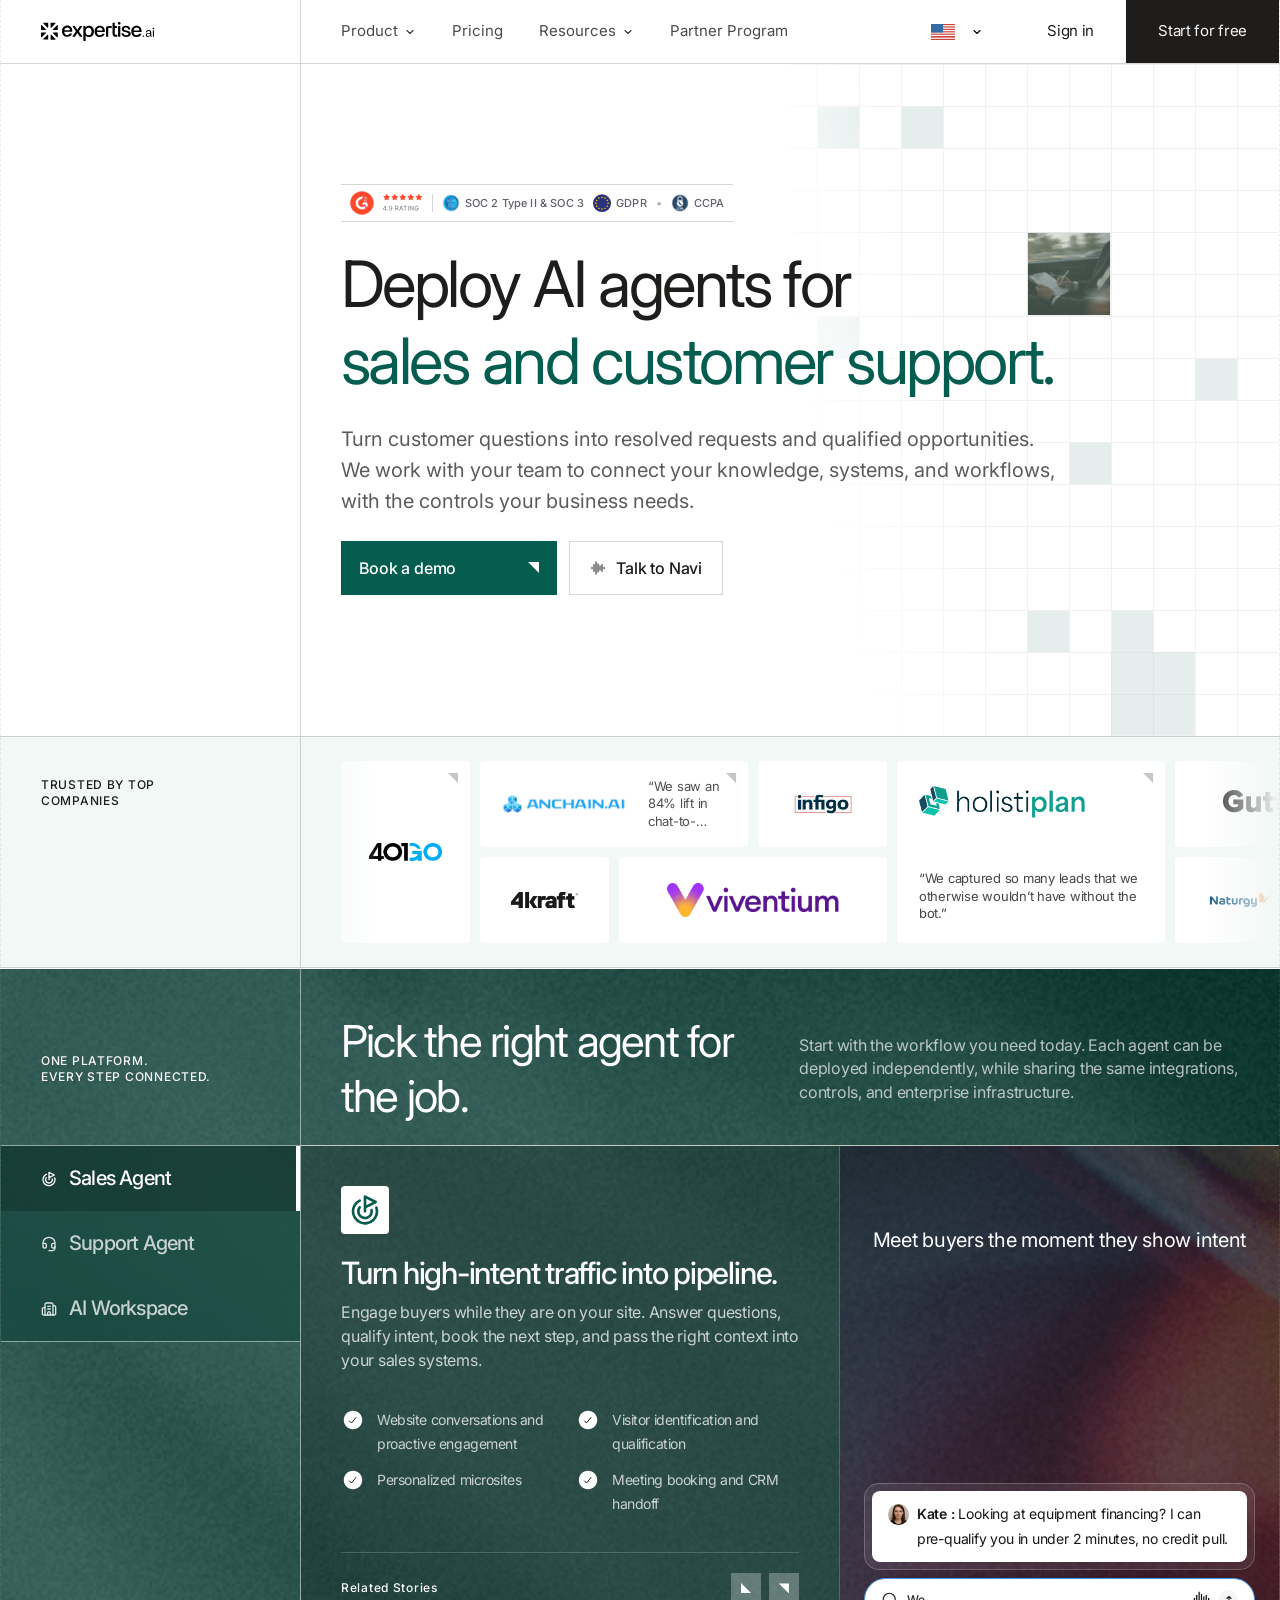
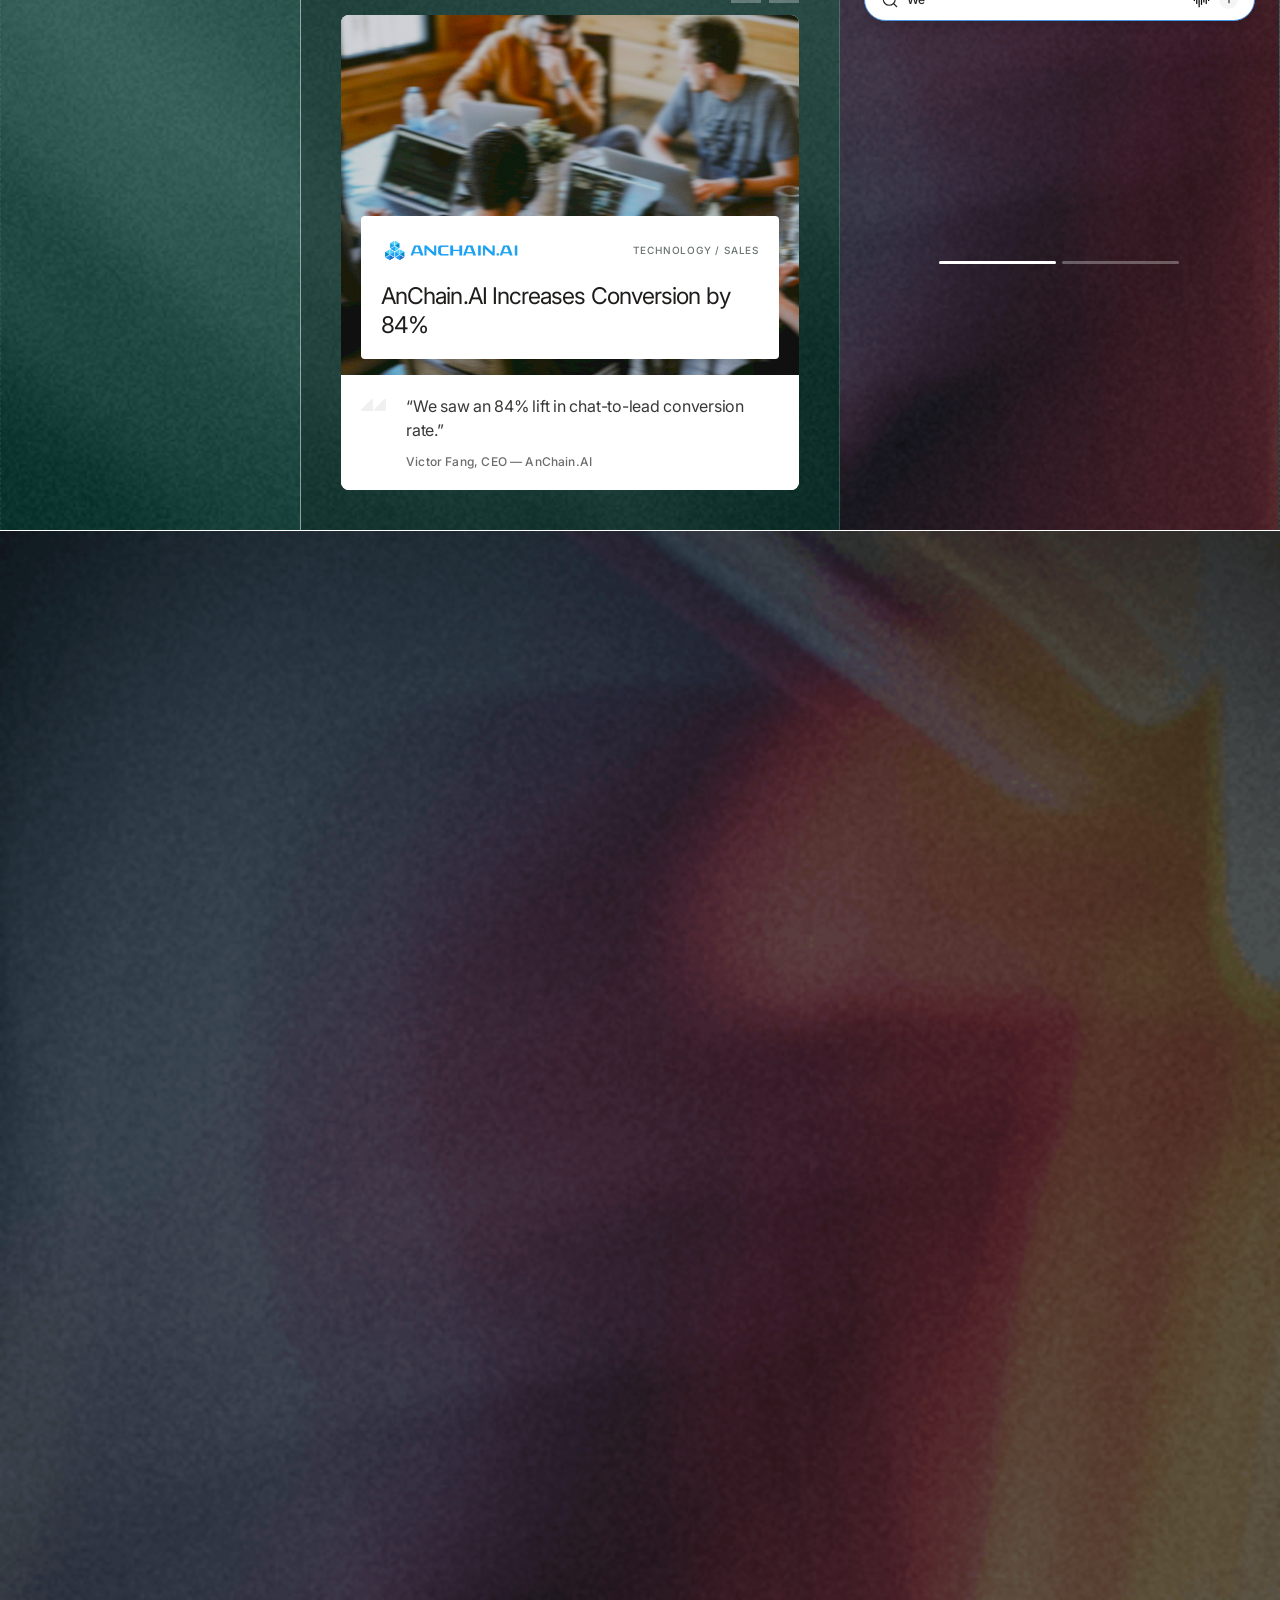
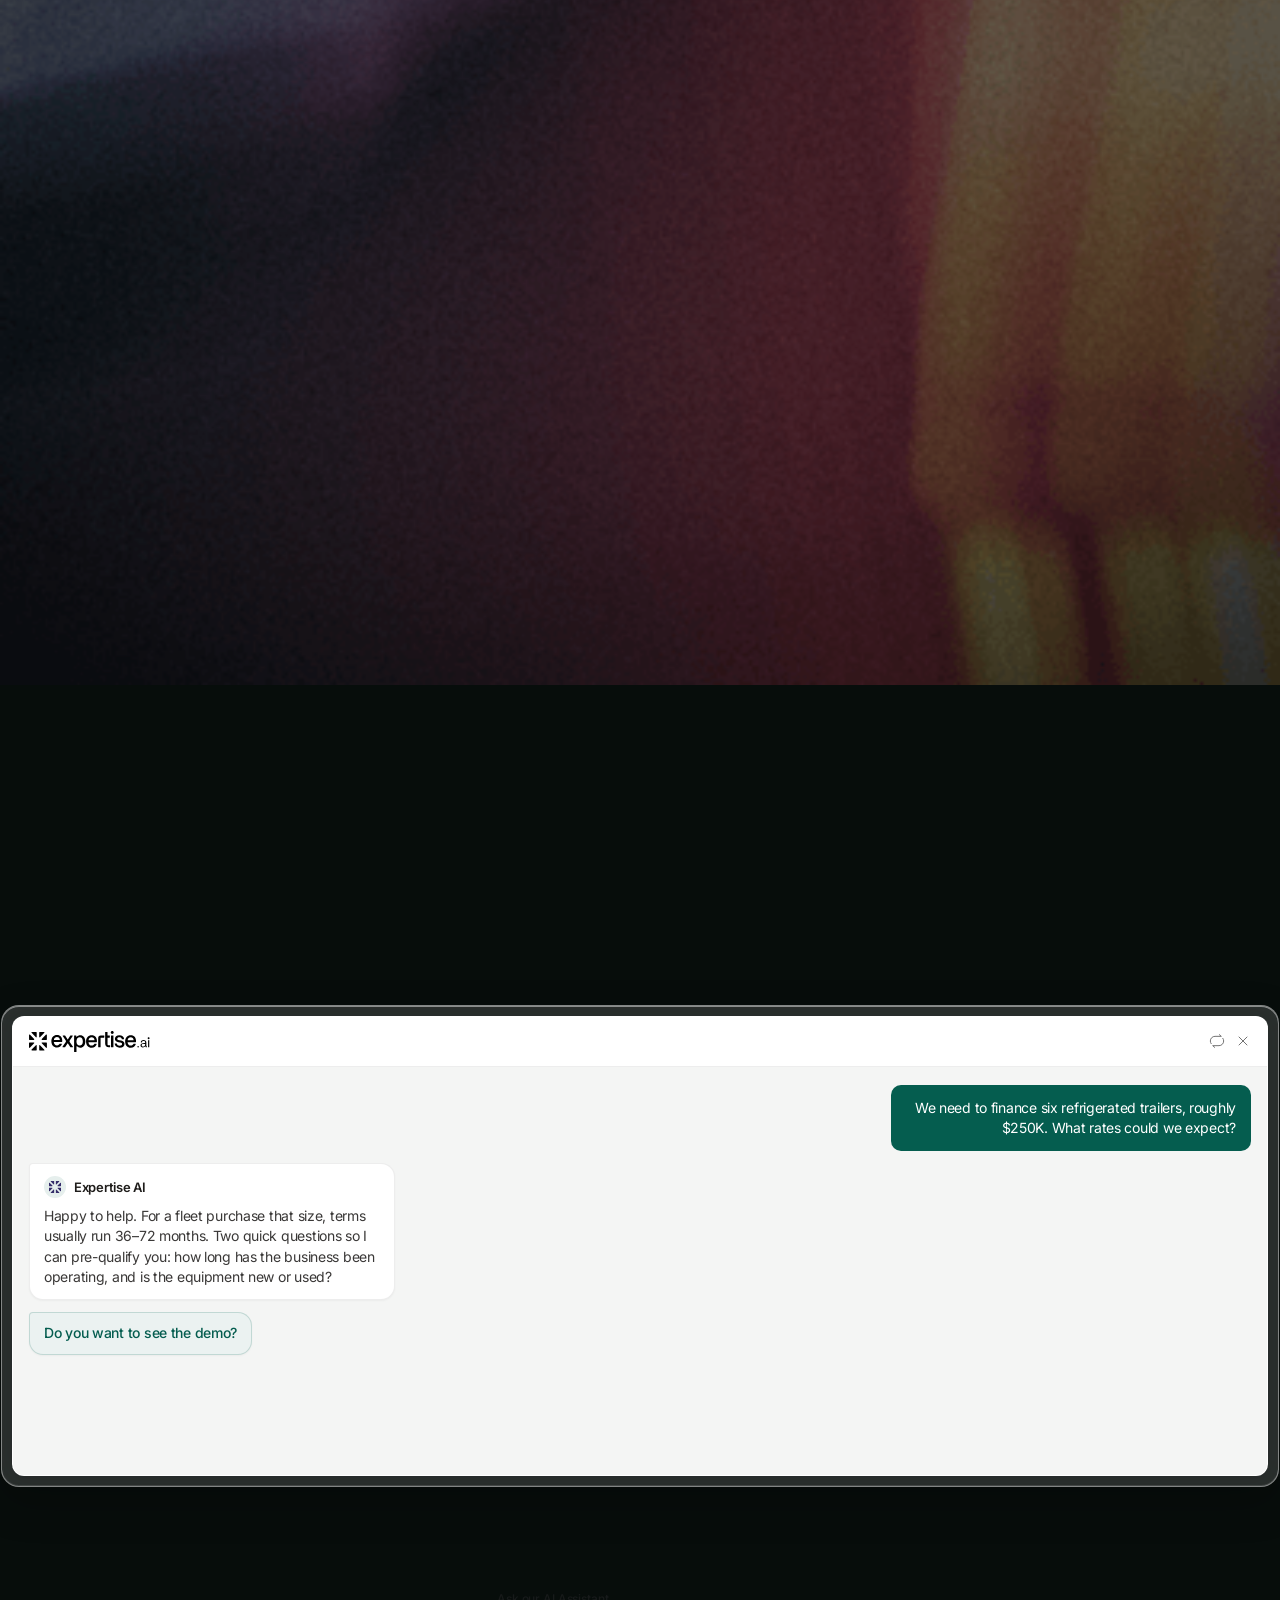
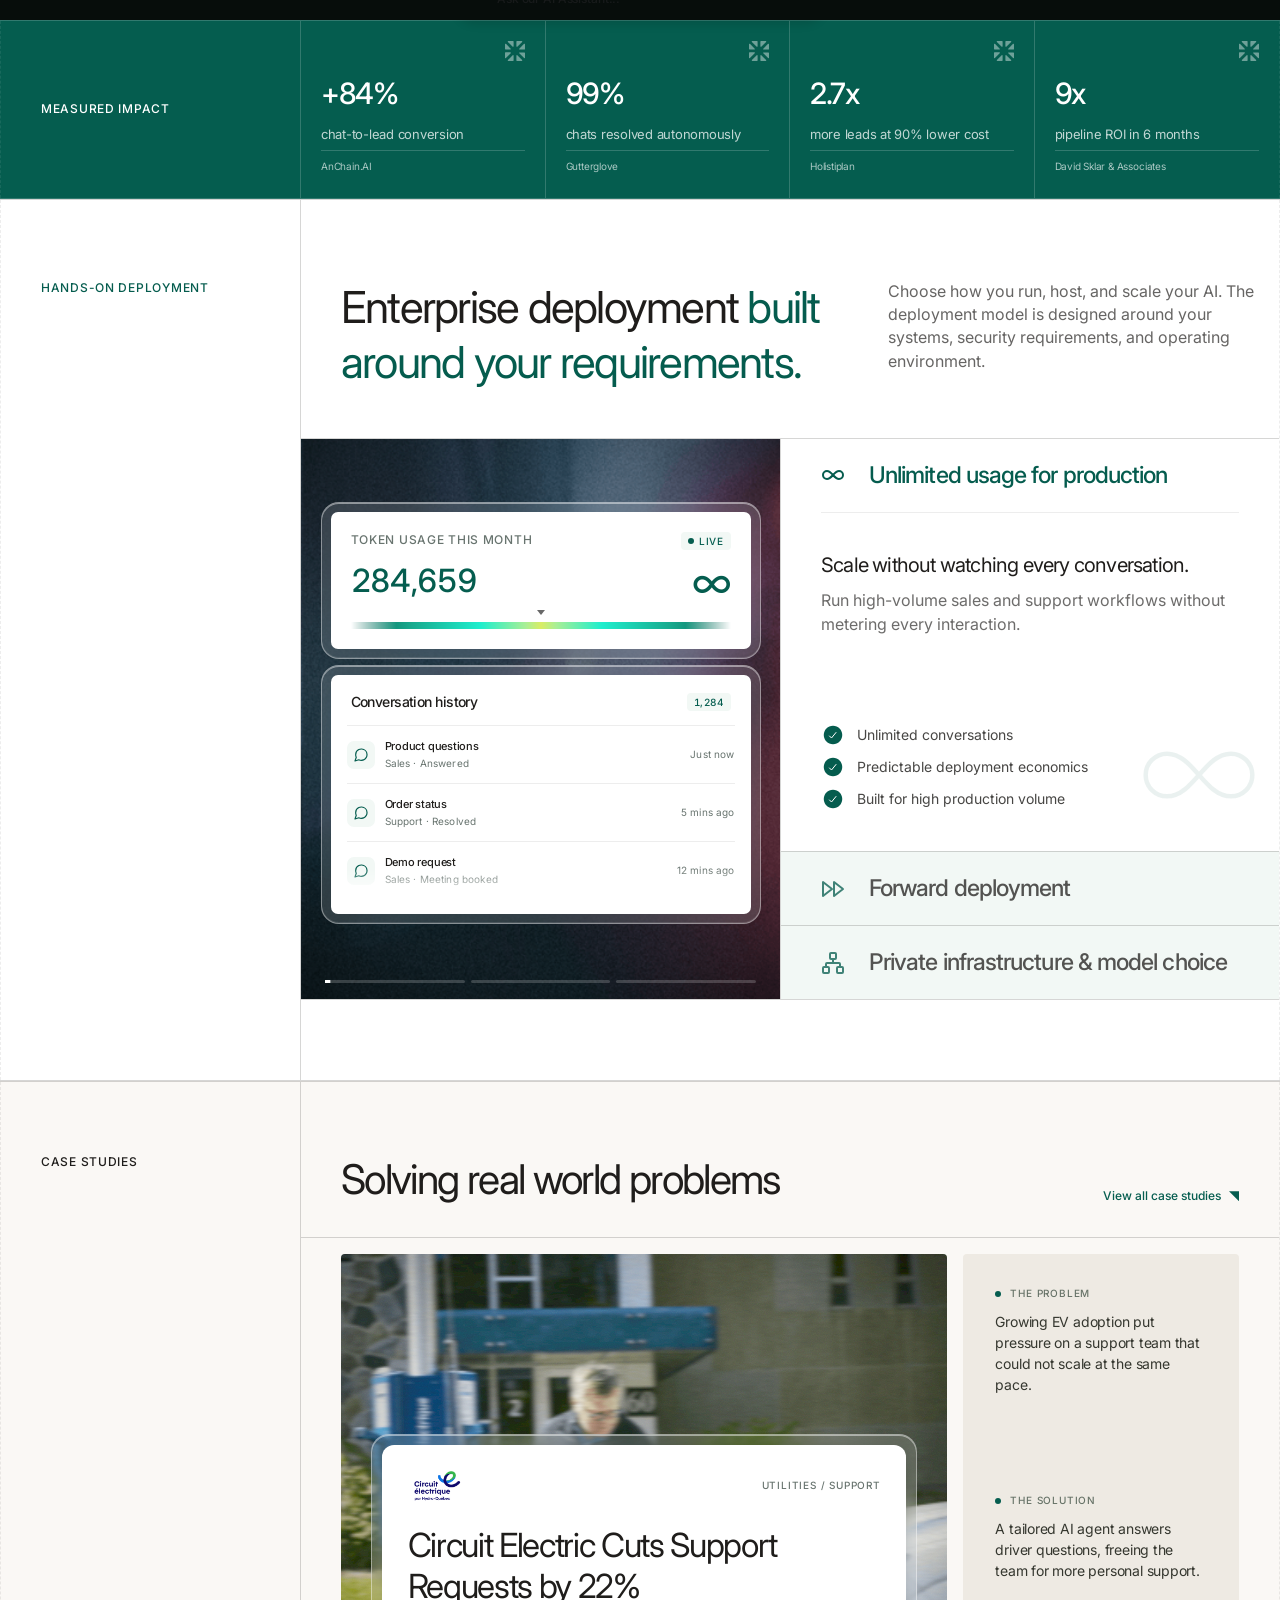
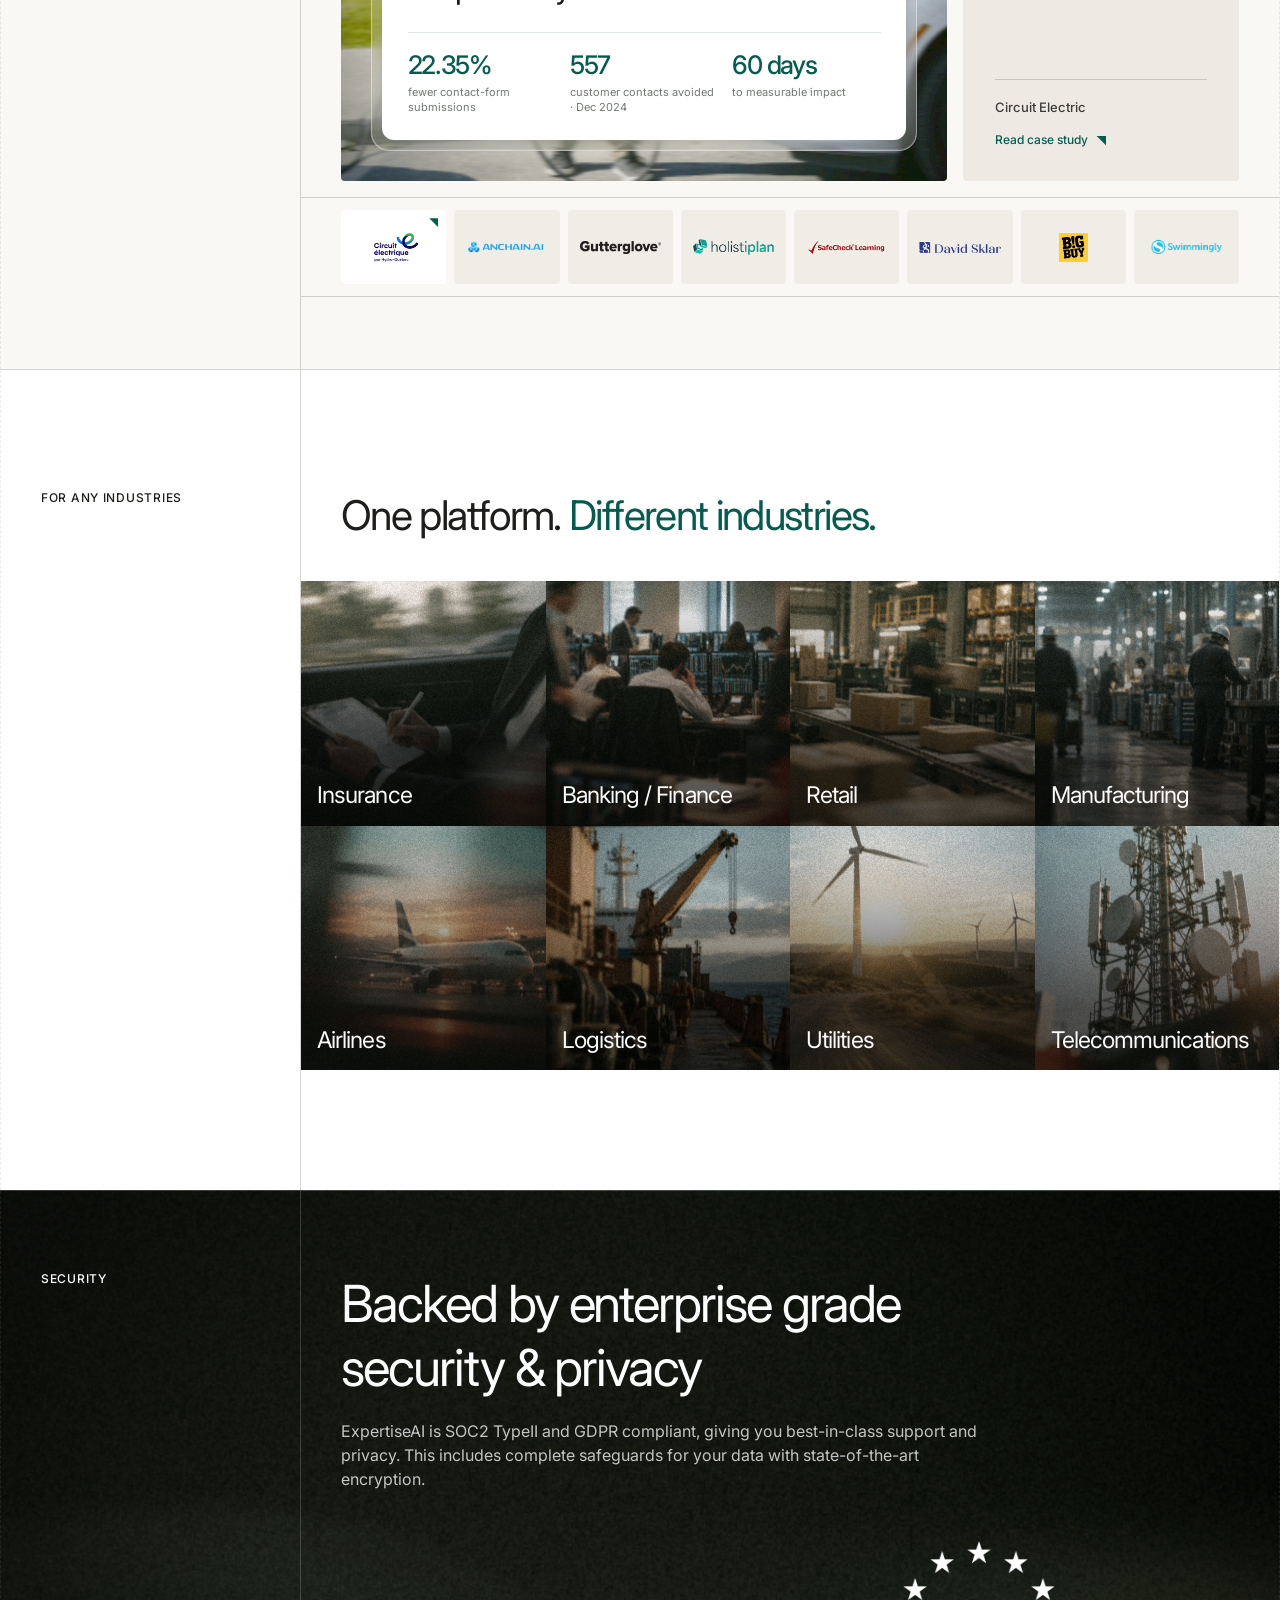
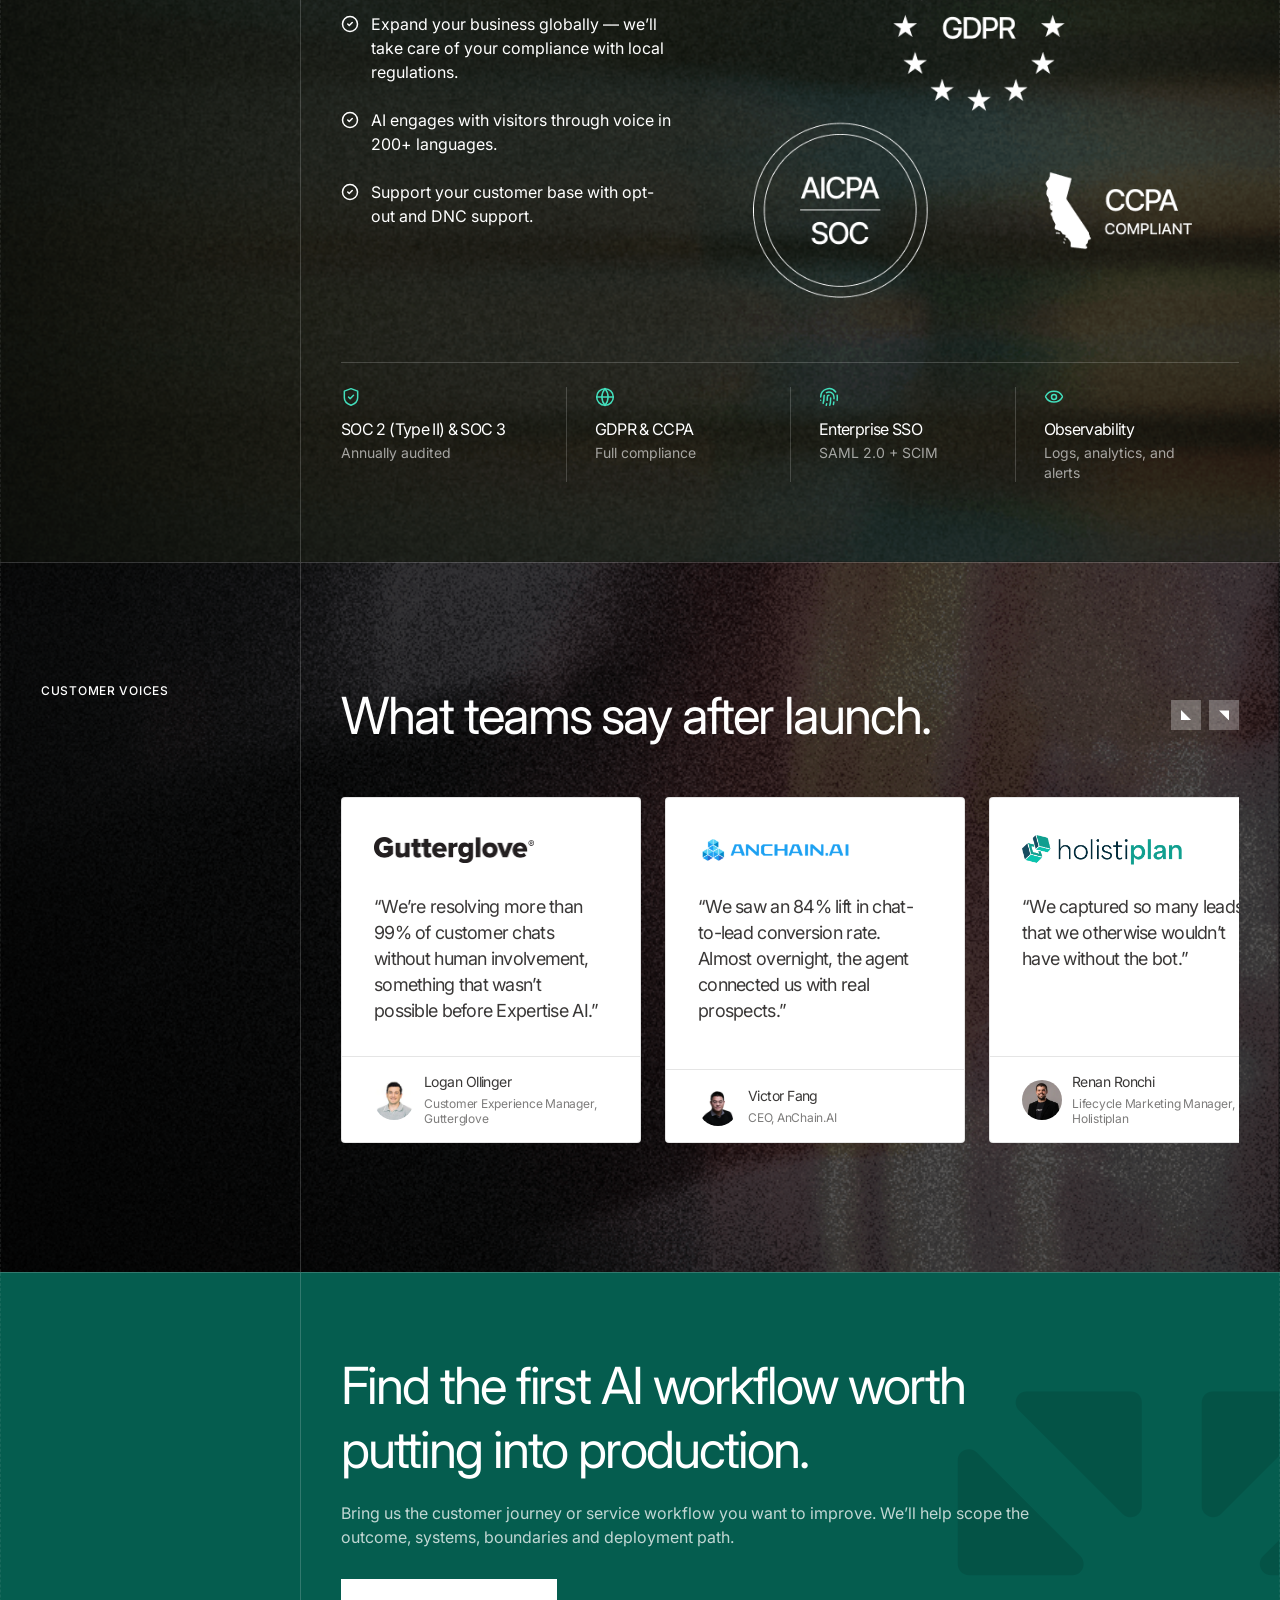
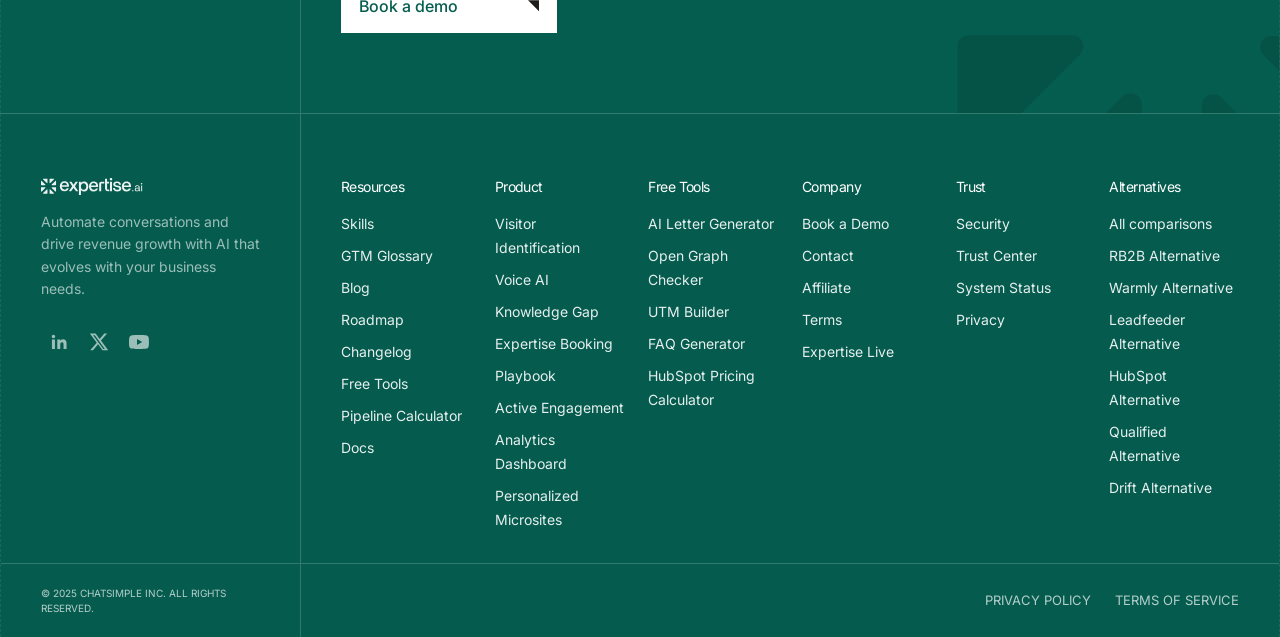
==== commit 446b3afd: "V3" ====
--- a/index.html
+++ b/index.html
@@ -911,6 +911,223 @@
     </div>
   </section>
 
+  <!-- ===== AGENTS / SOLUTION — ALTERNATIVE V2 ===== -->
+  <section class="agents-section agents-section--v2" aria-labelledby="agents-v2-title">
+    <div class="agents-bg" aria-hidden="true"></div>
+    <div class="section-container agents-v2-layout">
+      <div class="agents-v2-intro">
+        <h2 id="agents-v2-title">Pick the right agent for the job.</h2>
+        <p>Start with the workflow you need today. Each agent can be deployed independently, while sharing the same integrations, controls, and enterprise infrastructure.</p>
+      </div>
+
+      <div class="agents-v2-stage">
+        <div class="agents-v2-tabs" role="tablist" aria-label="Agent types">
+          <button class="agents-v2-tab" type="button" role="tab" id="agent-v2-tab-sales" data-agent-v2-tab="sales" aria-controls="agent-v2-pane-sales" aria-selected="true" tabindex="0">
+            <img class="agents-v2-tab-icon" src="assets/agent-tab-sales.svg" alt="" width="24" height="24" />
+            Sales Agent
+          </button>
+          <button class="agents-v2-tab" type="button" role="tab" id="agent-v2-tab-support" data-agent-v2-tab="support" aria-controls="agent-v2-pane-support" aria-selected="false" tabindex="-1">
+            <img class="agents-v2-tab-icon" src="assets/agent-tab-support.svg" alt="" width="24" height="24" />
+            Support Agent
+          </button>
+          <button class="agents-v2-tab" type="button" role="tab" id="agent-v2-tab-workspace" data-agent-v2-tab="workspace" aria-controls="agent-v2-pane-workspace" aria-selected="false" tabindex="-1">
+            <img class="agents-v2-tab-icon" src="assets/agent-tab-workspace.svg" alt="" width="24" height="24" />
+            AI Workspace
+          </button>
+        </div>
+
+        <div class="agents-v2-panel">
+          <div class="agents-v2-copy-stage">
+            <article class="agents-v2-pane is-active" data-agent-v2-pane="sales" role="tabpanel" id="agent-v2-pane-sales" aria-labelledby="agent-v2-tab-sales">
+              <div class="agents-v2-pane-copy">
+                <div class="agents-v2-badge" aria-hidden="true">
+                  <img src="assets/agent-tab-sales.svg" alt="" width="32" height="32" />
+                </div>
+                <div class="agents-v2-pane-text">
+                  <h3 class="agents-v2-pane-title">Turn high-intent traffic into pipeline.</h3>
+                  <p class="agents-v2-pane-body">Engage buyers while they are on your site. Answer questions, qualify intent, book the next step, and pass the right context into your sales systems.</p>
+                </div>
+                <ul class="agents-v2-features">
+                  <li><img class="agents-check" src="assets/agent-check.svg" alt="" width="24" height="24" /><span>Website conversations and proactive engagement</span></li>
+                  <li><img class="agents-check" src="assets/agent-check.svg" alt="" width="24" height="24" /><span>Visitor identification and qualification</span></li>
+                  <li><img class="agents-check" src="assets/agent-check.svg" alt="" width="24" height="24" /><span>Meeting booking and CRM handoff</span></li>
+                  <li><img class="agents-check" src="assets/agent-check.svg" alt="" width="24" height="24" /><span>Personalized microsites</span></li>
+                </ul>
+              </div>
+              <div class="agents-case-block agents-v2-case-block">
+                <div class="agents-case-nav agents-v2-case-nav">
+                  <p>Related stories</p>
+                  <div class="testimonials-controls" aria-label="Related stories">
+                    <button type="button" class="testimonial-control testimonial-control--previous" data-agents-case-prev aria-controls="agents-v2-case-sales" aria-label="Previous story"><i aria-hidden="true"></i></button>
+                    <button type="button" class="testimonial-control" data-agents-case-next aria-controls="agents-v2-case-sales" aria-label="Next story"><i aria-hidden="true"></i></button>
+                  </div>
+                </div>
+                <div class="agents-case-stories" hidden>
+                  <span data-case-href="https://www.expertise.ai/live/case-studies/anchain-ai" data-case-bg="assets/story-bg-anchain.jpg" data-case-logo="assets/client-anchain.svg" data-case-logo-alt="AnChain.AI" data-case-avatar="assets/testimonial-victor.webp" data-case-category="Technology / Sales" data-case-title="AnChain.AI Increases Conversion by 84%" data-case-quote="“We saw an 84% lift in chat-to-lead conversion rate.”" data-case-cite="Victor Fang, CEO — AnChain.AI"></span>
+                  <span data-case-href="https://www.expertise.ai/live/case-studies/holistiplan" data-case-bg="assets/story-bg-holistiplan.jpg" data-case-logo="assets/client-holistiplan.webp" data-case-logo-alt="Holistiplan" data-case-avatar="assets/testimonial-renan.webp" data-case-category="Financial Services SaaS / Sales" data-case-title="Holistiplan: 2.7× More Leads, 90% Lower Cost" data-case-quote="“We captured so many leads that we otherwise wouldn’t have without the bot.”" data-case-cite="Renan Ronchi, Lifecycle Marketing Manager — Holistiplan"></span>
+                  <span data-case-href="https://www.expertise.ai/live/case-studies/david-sklar" data-case-bg="assets/story-bg-david-sklar.jpg" data-case-logo="assets/client-david-sklar.webp" data-case-logo-alt="David Sklar &amp; Associates" data-case-category="Financial Services / Sales" data-case-title="David Sklar Generates 5× ROI After Hours" data-case-quote="“What this tool did for us is give us an opportunity to not only catch visitors' chats, but also to let them book appointments directly inside.”" data-case-cite="Archit Gupta, Operations Coordinator — David Sklar &amp; Associates"></span>
+                </div>
+                <a class="agents-case agents-v2-story-card" id="agents-v2-case-sales" href="https://www.expertise.ai/live/case-studies/anchain-ai" target="_blank" rel="noopener">
+                  <div class="agents-v2-story-head">
+                    <img data-agents-case-logo src="assets/client-anchain.svg" alt="AnChain.AI" />
+                    <p class="agents-v2-story-kicker">
+                      <span data-agents-case-category>Technology / Sales</span>
+                      <span class="agents-v2-story-cta">Read case study <i aria-hidden="true"></i></span>
+                    </p>
+                  </div>
+                  <h3 data-agents-case-title>AnChain.AI Increases Conversion by 84%</h3>
+                  <div class="agents-case-quote agents-v2-story-quote">
+                    <img class="agents-v2-story-avatar" data-agents-case-avatar src="assets/testimonial-victor.webp" alt="" width="40" height="40" />
+                    <div class="agents-v2-story-quote-copy">
+                      <p data-agents-case-quote>“We saw an 84% lift in chat-to-lead conversion rate.”</p>
+                      <p data-agents-case-cite>Victor Fang, CEO — AnChain.AI</p>
+                    </div>
+                  </div>
+                </a>
+              </div>
+            </article>
+
+            <article class="agents-v2-pane" data-agent-v2-pane="support" role="tabpanel" id="agent-v2-pane-support" aria-labelledby="agent-v2-tab-support" aria-hidden="true" inert>
+              <div class="agents-v2-pane-copy">
+                <div class="agents-v2-badge" aria-hidden="true">
+                  <img src="assets/agent-tab-support.svg" alt="" width="32" height="32" />
+                </div>
+                <div class="agents-v2-pane-text">
+                  <h3 class="agents-v2-pane-title">Resolve more customer requests across web and voice.</h3>
+                  <p class="agents-v2-pane-body">Handle routine questions, guide customers through the right process, and escalate complex cases with full context. Extend the same experience to phone, voice, and avatar interactions.</p>
+                </div>
+                <ul class="agents-v2-features">
+                  <li><img class="agents-check" src="assets/agent-check.svg" alt="" width="24" height="24" /><span>Web chat and website voice</span></li>
+                  <li><img class="agents-check" src="assets/agent-check.svg" alt="" width="24" height="24" /><span>Live microsite generation</span></li>
+                  <li><img class="agents-check" src="assets/agent-check.svg" alt="" width="24" height="24" /><span>Inbound and outbound phone calling</span></li>
+                  <li><img class="agents-check" src="assets/agent-check.svg" alt="" width="24" height="24" /><span>Multilingual support and human handoff</span></li>
+                  <li><img class="agents-check" src="assets/agent-check.svg" alt="" width="24" height="24" /><span>AI avatar experiences</span></li>
+                </ul>
+              </div>
+              <div class="agents-case-block agents-v2-case-block">
+                <div class="agents-case-nav agents-v2-case-nav">
+                  <p>Related stories</p>
+                  <div class="testimonials-controls" aria-label="Related stories">
+                    <button type="button" class="testimonial-control testimonial-control--previous" data-agents-case-prev aria-controls="agents-v2-case-support" aria-label="Previous story"><i aria-hidden="true"></i></button>
+                    <button type="button" class="testimonial-control" data-agents-case-next aria-controls="agents-v2-case-support" aria-label="Next story"><i aria-hidden="true"></i></button>
+                  </div>
+                </div>
+                <div class="agents-case-stories" hidden>
+                  <span data-case-href="https://www.expertise.ai/live/case-studies/circuit-electric" data-case-bg="assets/story-bg-circuit-electric.png" data-case-logo="assets/logo-circuit-electric.png" data-case-logo-alt="Circuit Electric" data-case-avatar="assets/testimonial-felix.webp" data-case-category="Utilities / Support" data-case-title="Circuit Electric Cuts Support Requests by 22%" data-case-quote="“The results have exceeded our expectations, lowering costs and improving customer experience.”" data-case-cite="Félix Normandin, Team Lead — Customer Experience"></span>
+                  <span data-case-href="https://www.expertise.ai/live/case-studies/gutterglove" data-case-bg="assets/story-bg-gutterglove.jpg" data-case-logo="assets/client-gutterglove.png" data-case-logo-alt="Gutterglove" data-case-avatar="assets/testimonial-logan.webp" data-case-category="Manufacturing / Support" data-case-title="Gutterglove Automates 99% of Customer Chats" data-case-quote="“We’re resolving more than 99% of customer chats without human involvement, something that wasn’t possible before Expertise AI.”" data-case-cite="Logan Ollinger, Customer Experience Manager — Gutterglove"></span>
+                  <span data-case-href="https://www.expertise.ai/live/case-studies/safecheck" data-case-bg="assets/story-bg-safecheck.jpg" data-case-logo="assets/logo-safecheck.png" data-case-logo-alt="SafeCheck" data-case-category="Training &amp; Compliance / Sales + Support" data-case-title="SafeCheck Increases Corporate Leads by 50%" data-case-quote="“Within the first week, our support person said: this is too good.”" data-case-cite="Domenic Pedulla, President — SafeCheck"></span>
+                </div>
+                <a class="agents-case agents-v2-story-card" id="agents-v2-case-support" href="https://www.expertise.ai/live/case-studies/circuit-electric" target="_blank" rel="noopener">
+                  <div class="agents-v2-story-head">
+                    <img data-agents-case-logo src="assets/logo-circuit-electric.png" alt="Circuit Electric" />
+                    <p class="agents-v2-story-kicker">
+                      <span data-agents-case-category>Utilities / Support</span>
+                      <span class="agents-v2-story-cta">Read case study <i aria-hidden="true"></i></span>
+                    </p>
+                  </div>
+                  <h3 data-agents-case-title>Circuit Electric Cuts Support Requests by 22%</h3>
+                  <div class="agents-case-quote agents-v2-story-quote">
+                    <img class="agents-v2-story-avatar" data-agents-case-avatar src="assets/testimonial-felix.webp" alt="" width="40" height="40" />
+                    <div class="agents-v2-story-quote-copy">
+                      <p data-agents-case-quote>“The results have exceeded our expectations, lowering costs and improving customer experience.”</p>
+                      <p data-agents-case-cite>Félix Normandin, Team Lead — Customer Experience</p>
+                    </div>
+                  </div>
+                </a>
+              </div>
+            </article>
+
+            <article class="agents-v2-pane" data-agent-v2-pane="workspace" role="tabpanel" id="agent-v2-pane-workspace" aria-labelledby="agent-v2-tab-workspace" aria-hidden="true" inert>
+              <div class="agents-v2-pane-copy">
+                <div class="agents-v2-badge" aria-hidden="true">
+                  <img src="assets/agent-tab-workspace.svg" alt="" width="32" height="32" />
+                </div>
+                <div class="agents-v2-pane-text">
+                  <h3 class="agents-v2-pane-title">Build agents around the way your teams work.</h3>
+                  <p class="agents-v2-pane-body">Everyone in your company has AI. Few are fluent enough to change how work gets done. Expertise turns those 5 people’s workflows into agents everyone can run.</p>
+                </div>
+                <ul class="agents-v2-features">
+                  <li><img class="agents-check" src="assets/agent-check.svg" alt="" width="24" height="24" /><span>Build task-specific agents</span></li>
+                  <li><img class="agents-check" src="assets/agent-check.svg" alt="" width="24" height="24" /><span>Connect company knowledge and systems</span></li>
+                  <li><img class="agents-check" src="assets/agent-check.svg" alt="" width="24" height="24" /><span>Reuse workflows across teams</span></li>
+                  <li><img class="agents-check" src="assets/agent-check.svg" alt="" width="24" height="24" /><span>Add approvals and access controls</span></li>
+                  <li><img class="agents-check" src="assets/agent-check.svg" alt="" width="24" height="24" /><span>Govern how agents act across the organization</span></li>
+                </ul>
+              </div>
+              <div class="agents-case-block agents-v2-case-block">
+                <div class="agents-case-nav agents-v2-case-nav">
+                  <p>Related report</p>
+                </div>
+                <a class="agents-case agents-v2-story-card" id="agents-v2-case-workspace" href="https://www.ipsos.com/sites/default/files/ct/news/documents/2026-02/The%20Path%20to%20AI%20Fluency.%20AI%20Works%20for%20America%20-%20Google-Ipsos.pdf" target="_blank" rel="noopener">
+                  <div class="agents-v2-story-head">
+                    <img data-agents-case-logo src="assets/logo-google-ipsos.svg" alt="Google and Ipsos" />
+                    <p class="agents-v2-story-kicker">
+                      <span data-agents-case-category>Workplace / AI Fluency</span>
+                      <span class="agents-v2-story-cta">Read case study <i aria-hidden="true"></i></span>
+                    </p>
+                  </div>
+                  <h3 data-agents-case-title>Everyone Has AI. Only 5% Are Fluent.</h3>
+                  <div class="agents-case-quote agents-v2-story-quote">
+                    <div class="agents-v2-story-quote-copy">
+                      <p data-agents-case-quote>“Using AI is like using a computer used to be. It’s inevitable. It’s unavoidable, so you have to figure it out.”</p>
+                      <p data-agents-case-cite>Small Business Owner — Google / Ipsos, The Path to AI Fluency</p>
+                    </div>
+                  </div>
+                </a>
+              </div>
+            </article>
+          </div>
+
+          <div class="agents-v2-visual">
+            <div class="agents-visual-photo" aria-hidden="true">
+              <img src="assets/agent-visual-bg.png" alt="" width="800" height="1200" />
+            </div>
+            <div class="agents-v2-visual-frame">
+              <div class="agents-chat">
+                <div class="agents-chat-glass">
+                  <div class="agents-chat-window">
+                    <div class="agents-chat-header">
+                      <img class="agents-chat-logo" src="assets/expertise-logo.svg" alt="expertise.ai" width="154" height="24" />
+                      <div class="agents-chat-header-actions">
+                        <img src="assets/agent-chat-icon.svg" alt="" width="16" height="16" />
+                        <img src="assets/agent-chat-close.svg" alt="" width="16" height="16" />
+                      </div>
+                    </div>
+                    <div class="agents-chat-body">
+                      <p class="agents-chat-bubble agents-chat-bubble--user">We need to finance six refrigerated trailers, roughly $250K. What rates could we expect?</p>
+                      <div class="agents-chat-bubble agents-chat-bubble--bot">
+                        <div class="agents-chat-bot-head">
+                          <span class="agents-chat-bot-mark" aria-hidden="true">
+                            <img src="assets/agent-chat-mark.svg" alt="" width="16" height="16" />
+                          </span>
+                          <strong>Expertise AI</strong>
+                        </div>
+                        <p>Happy to help. For a fleet purchase that size, terms usually run 36–72 months. Two quick questions so I can pre-qualify you: how long has the business been operating, and is the equipment new or used?</p>
+                      </div>
+                      <p class="agents-chat-bubble agents-chat-bubble--bot agents-chat-bubble--compact">Do you want to see the demo?</p>
+                    </div>
+                  </div>
+                </div>
+                <div class="agents-chat-actions">
+                  <a href="https://meetings.hubspot.com/nick-raja/expertise-ai" target="_blank" rel="noopener">Book a demo call</a>
+                  <a href="https://www.expertise.ai" target="_blank" rel="noopener">More information</a>
+                </div>
+                <div class="agents-chat-input" aria-hidden="true">
+                  <img class="agents-chat-input-search" src="assets/agent-chat-search.svg" alt="" width="18" height="18" />
+                  <span>Ask our AI Assistant...</span>
+                  <img class="agents-chat-input-mic" src="assets/agent-chat-mic.svg" alt="" width="19" height="19" />
+                  <span class="agents-chat-input-send">
+                    <svg viewBox="0 0 10 10" width="10" height="10" fill="none" aria-hidden="true"><path d="M5 1.5v6.2M7.1 3.5 5 1.5 2.9 3.5" stroke="currentColor" stroke-width="1.1" stroke-linecap="round" stroke-linejoin="round"/></svg>
+                  </span>
+                </div>
+              </div>
+            </div>
+          </div>
+        </div>
+      </div>
+    </div>
+  </section>
+
   <!-- ===== SECTION 2: ABSTRACT / TRIANGLES ===== -->
   <section class="abstract-section" id="abstract-section">
     <div class="abstract-bg" aria-hidden="true"></div>
--- a/styles.css
+++ b/styles.css
@@ -29,6 +29,9 @@
   --outline-width: 1px;
   --outline-light: rgba(31, 29, 27, 0.18);
   --outline-dark: rgba(255, 255, 255, 0.18);
+  /* Outer container edges — quieter than internal column dividers */
+  --outline-light-subtle: rgba(31, 29, 27, 0.08);
+  --outline-dark-subtle: rgba(255, 255, 255, 0.08);
 
   /* Font weights */
   --weight-regular: 400;
@@ -237,14 +240,14 @@
   width: 100%;
   max-width: var(--container-max);
   margin-inline: auto;
-  border-inline: var(--outline-width) solid var(--container-outline, var(--outline-light));
+  border-inline: var(--outline-width) dashed var(--container-outline, var(--outline-light-subtle));
 }
 
 /* Match the sidebar divider on dark sections as well as light sections. */
 :is(.agents-section, .abstract-section, .impact-section, .platform-section,
     .trusted-section, .security-section, .testimonials-section,
     .closing-cta-section, .footer) > .section-container {
-  --container-outline: var(--outline-dark);
+  --container-outline: var(--outline-dark-subtle);
 }
 
 .split-container {
@@ -928,7 +931,7 @@
 }
 
 .platform-section--light > .section-container {
-  --container-outline: var(--outline-light);
+  --container-outline: var(--outline-light-subtle);
 }
 
 .platform-section--light .platform-sidebar {
